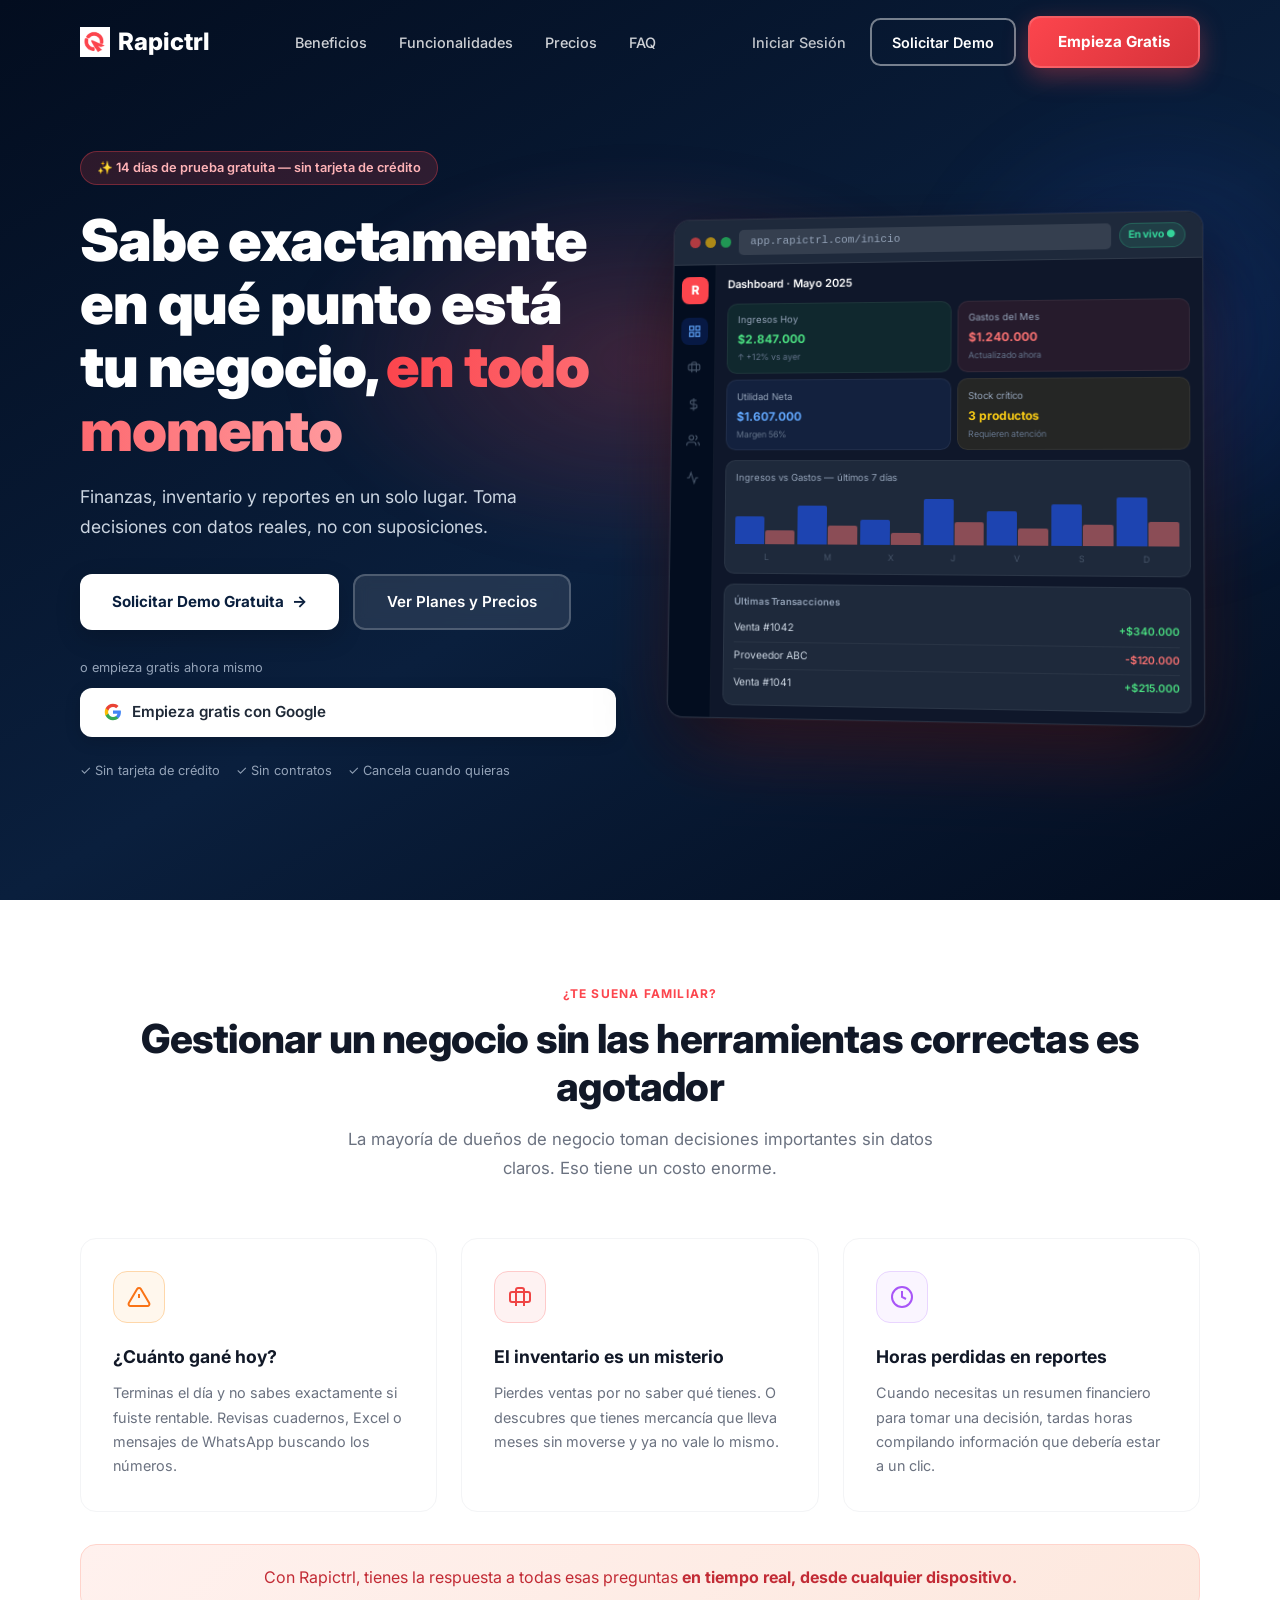
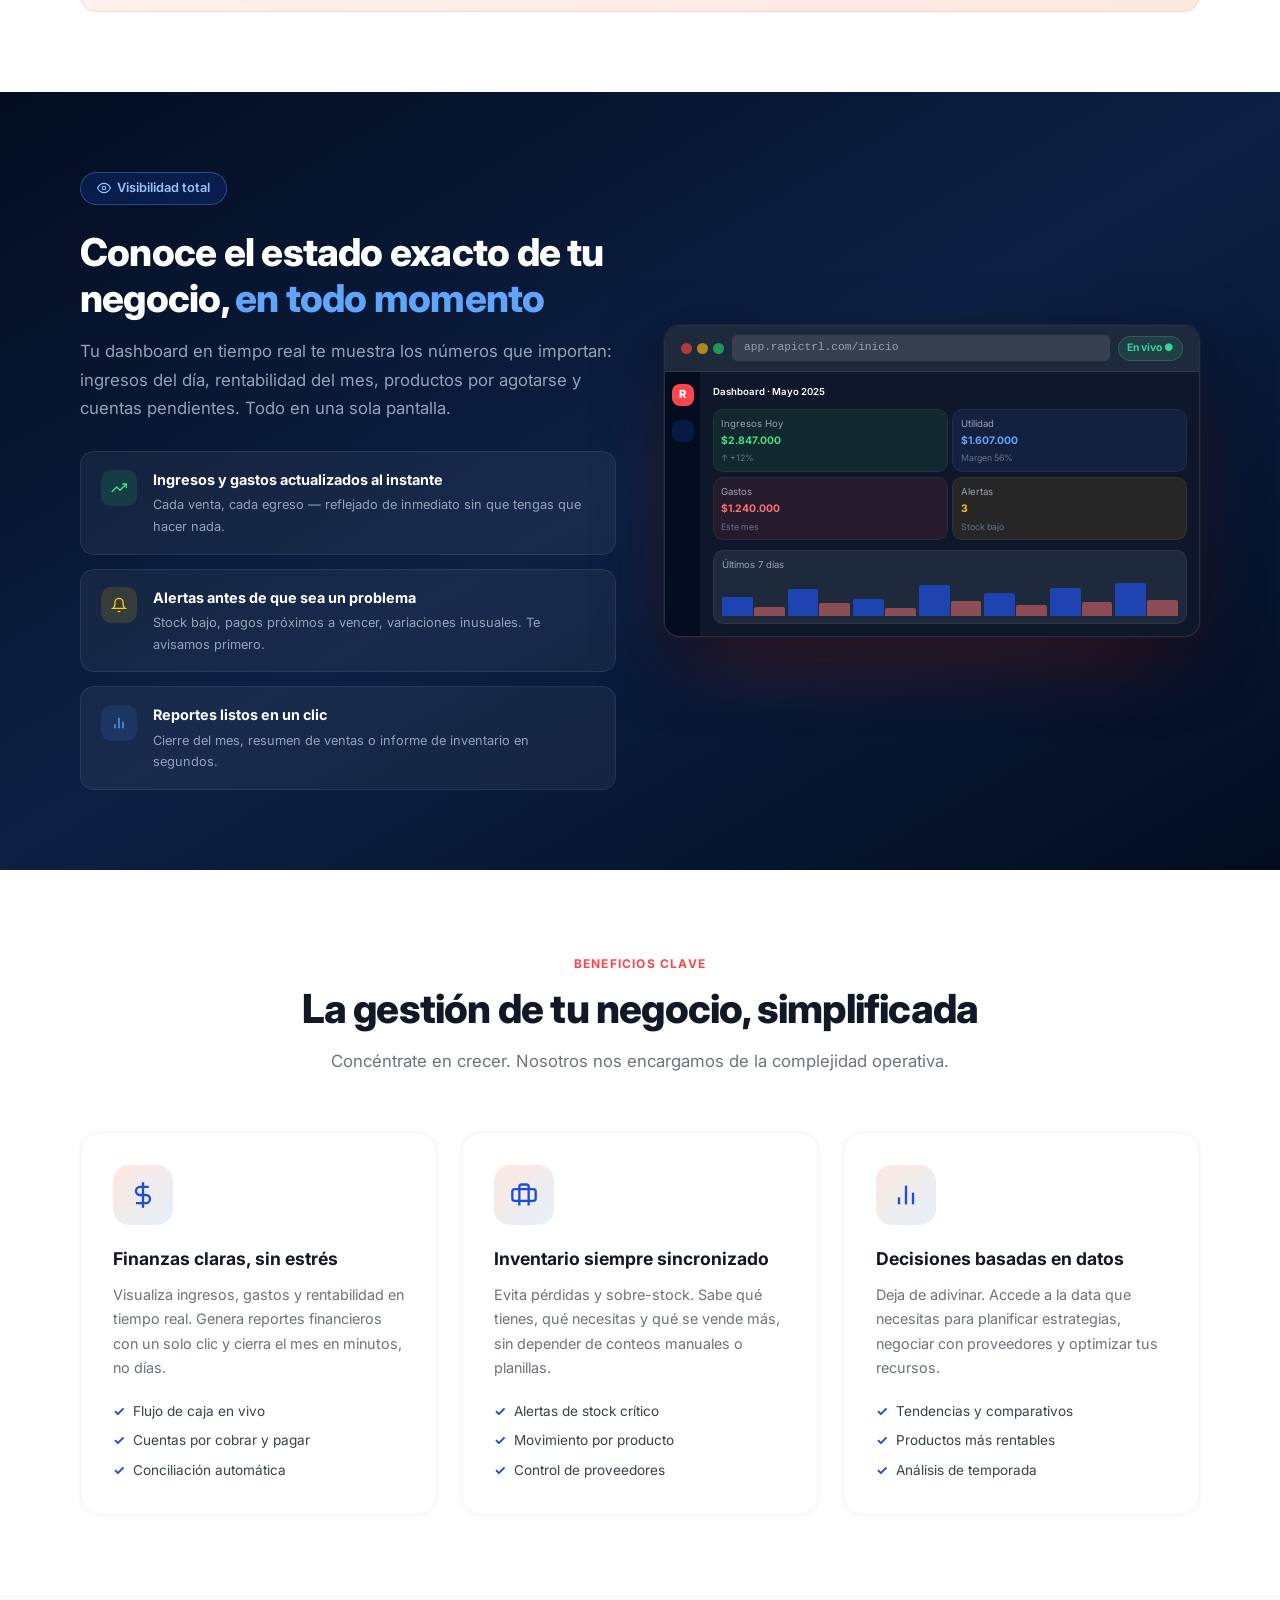
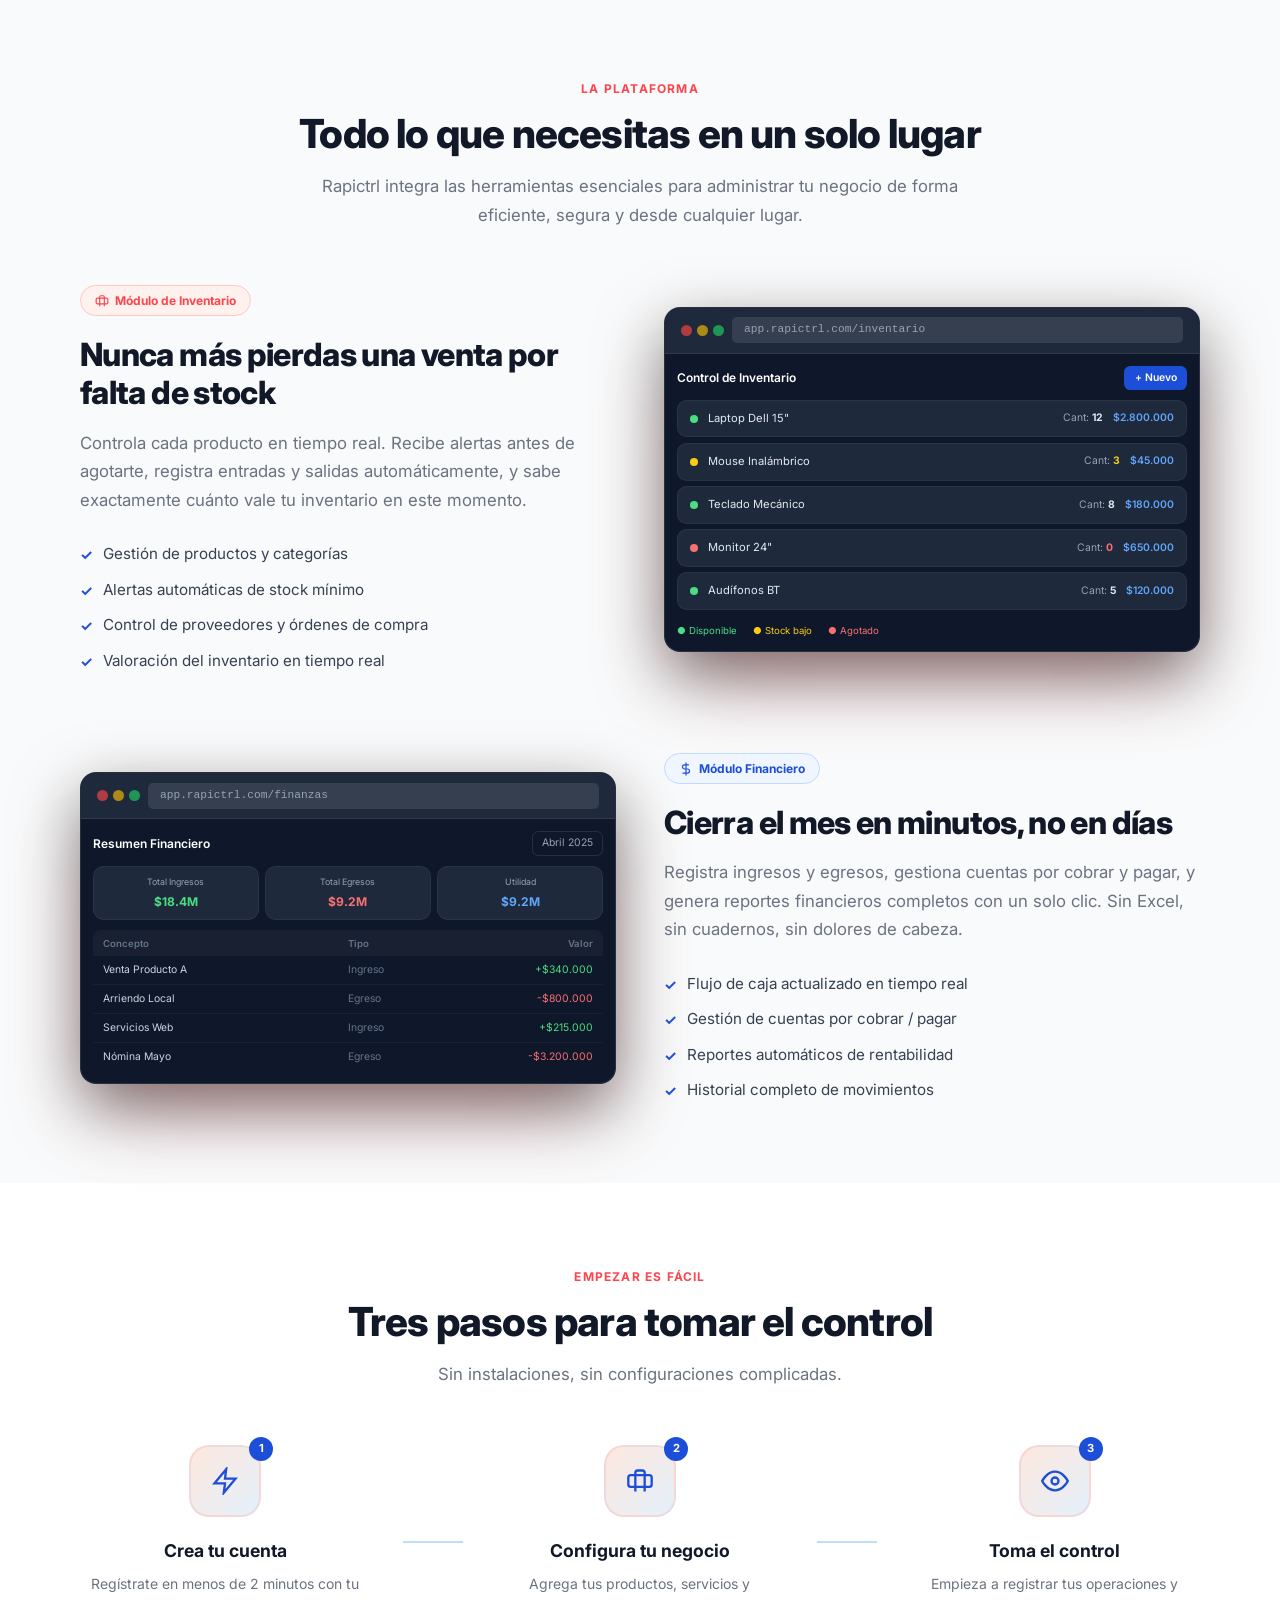
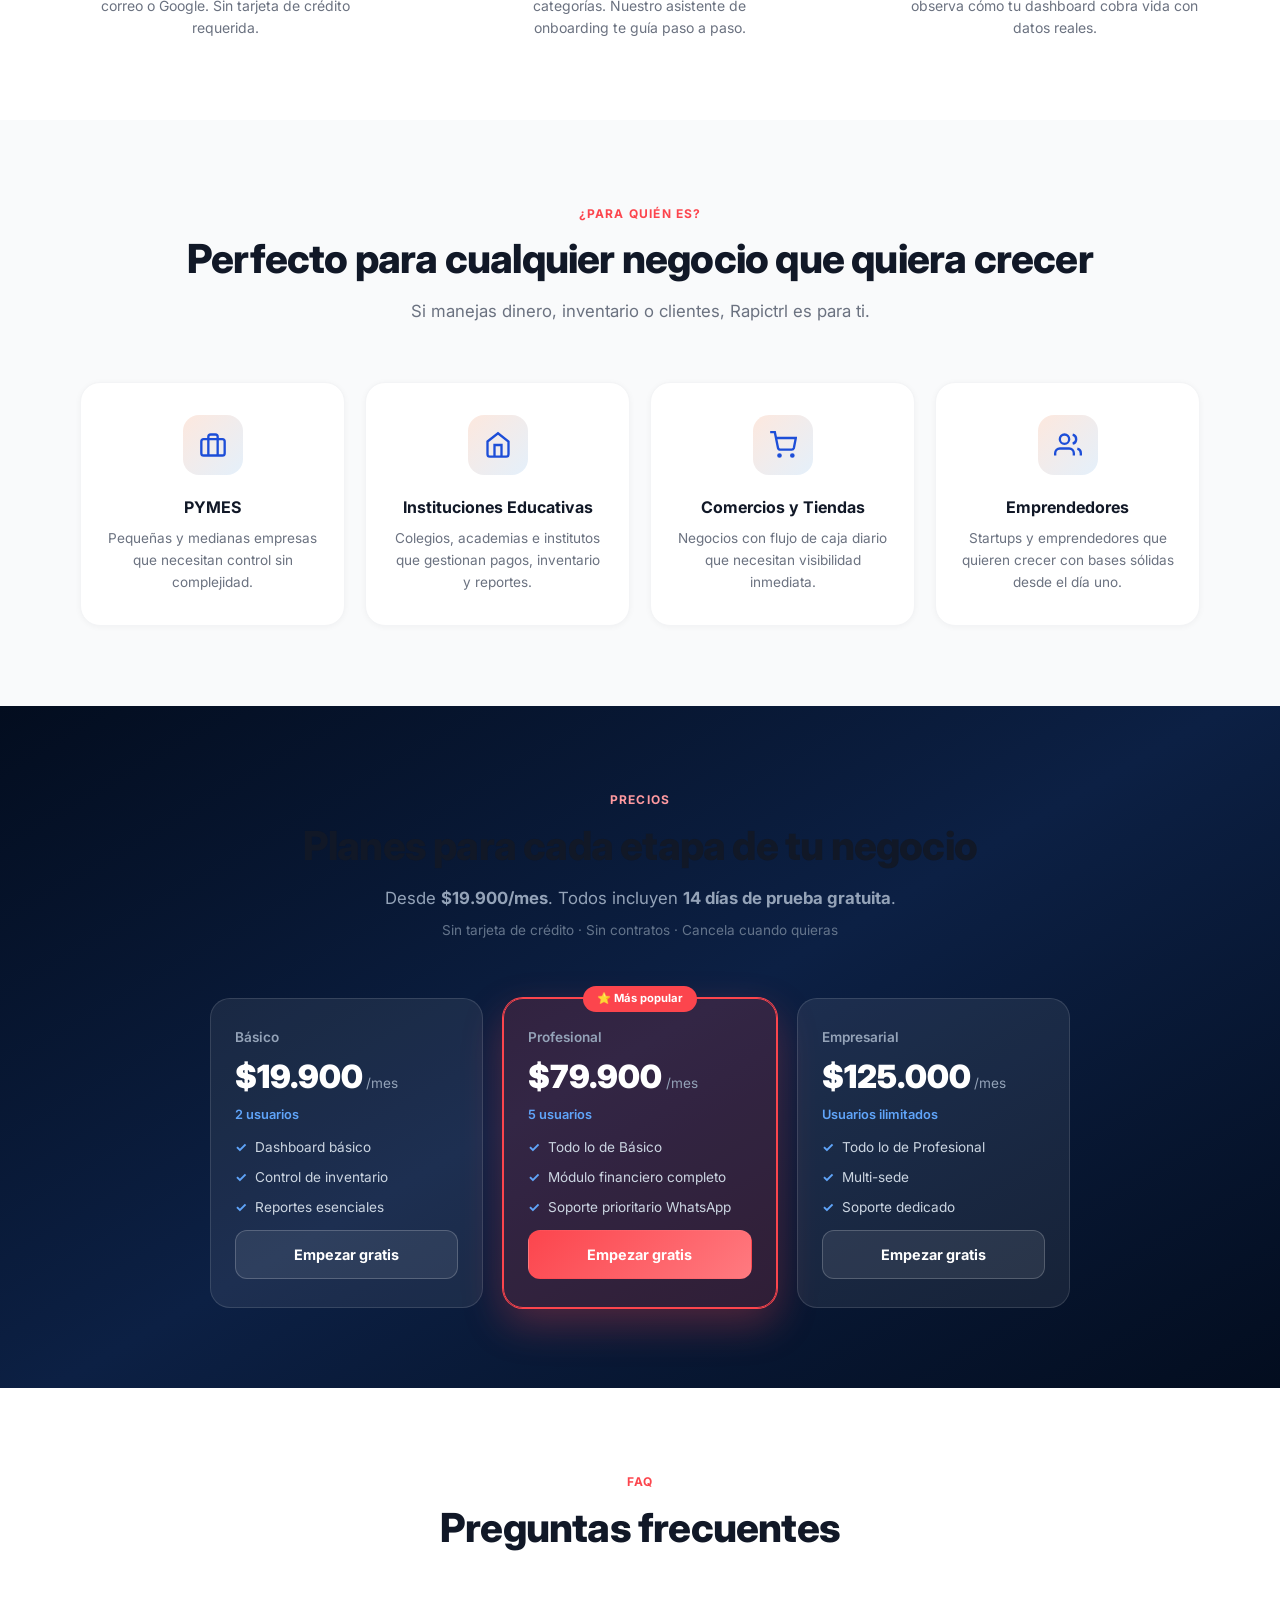
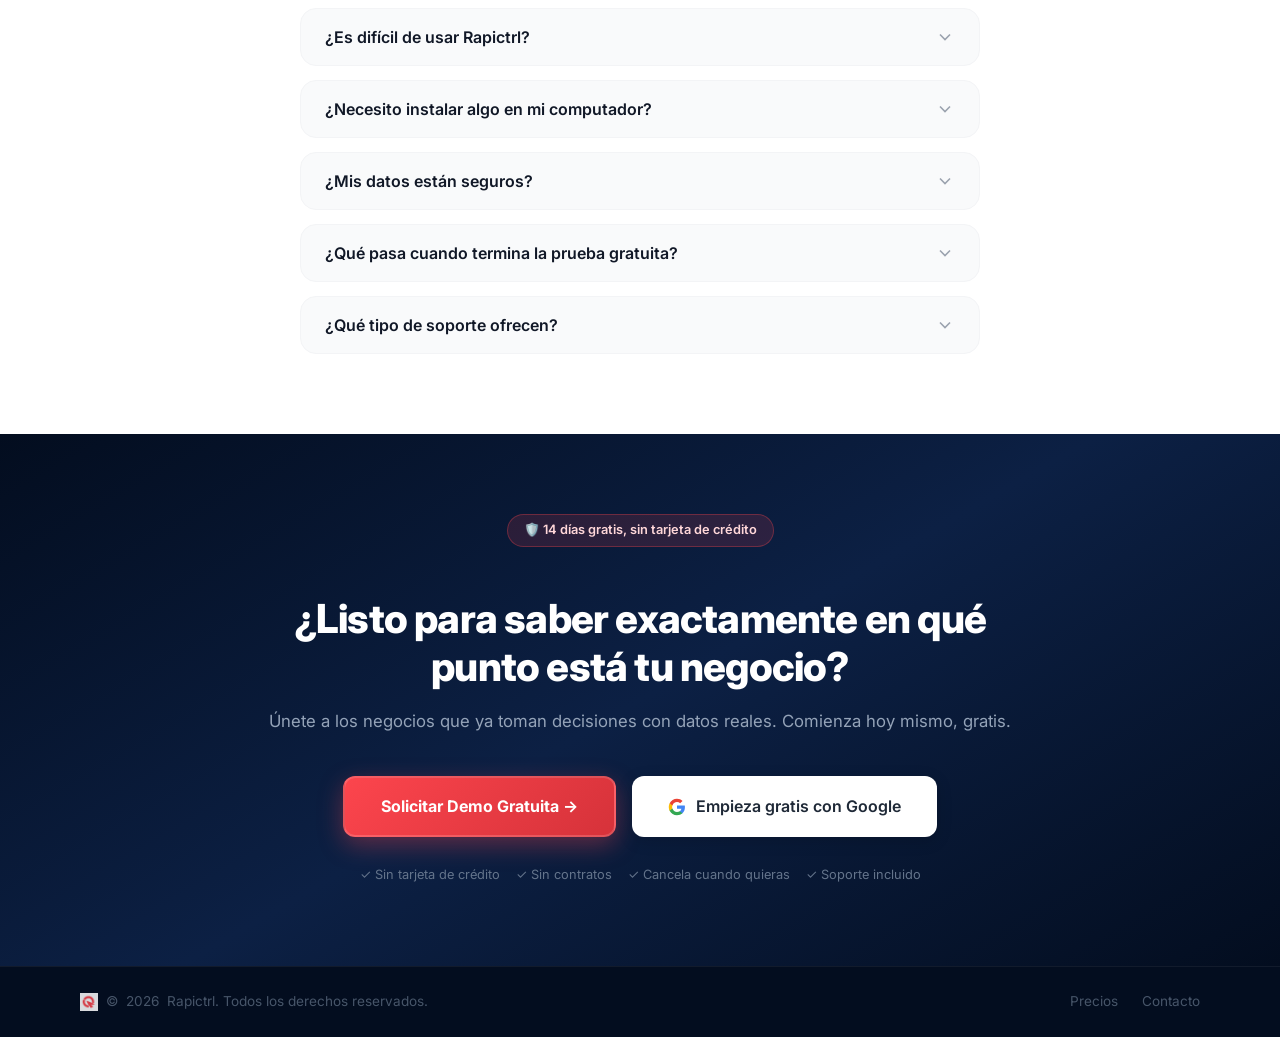
==== index.html @ f8558aaa "first commit" ====
<!DOCTYPE html>
<html lang="es">
<head>
  <meta charset="UTF-8" />
  <meta name="viewport" content="width=device-width, initial-scale=1.0" />
  <title>Rapictrl | Conoce el Estado Exacto de tu Negocio en Tiempo Real</title>
  <meta name="description" content="Rapictrl te da visibilidad total sobre tus finanzas, inventario y rentabilidad. Sabe exactamente en qué punto está tu negocio, en todo momento. Prueba 14 días gratis." />
  <meta name="keywords" content="software administrativo, gestión financiera, control de inventario, software para pymes, Rapictrl" />

  <!-- Open Graph -->
  <meta property="og:title" content="Rapictrl | Conoce el Estado Exacto de tu Negocio" />
  <meta property="og:description" content="Finanzas, inventario y reportes en un solo lugar. Toma decisiones con datos reales, no con suposiciones." />
  <meta property="og:type" content="website" />
  <meta property="og:url" content="https://rapictrl.com" />
  <meta property="og:image" content="https://rapictrl.com/PORTADA.png" />
  <meta name="twitter:card" content="summary_large_image" />
  <meta name="twitter:image" content="https://rapictrl.com/PORTADA.png" />

  <link rel="icon" type="image/png" href="logo.png" />
  <link rel="apple-touch-icon" href="logo.png" />
  <link rel="preconnect" href="https://fonts.googleapis.com" />
  <link rel="preconnect" href="https://fonts.gstatic.com" crossorigin />
  <link href="https://fonts.googleapis.com/css2?family=Inter:wght@400;500;600;700;800;900&display=swap" rel="stylesheet" />
  <link rel="stylesheet" href="style.css" />
</head>
<body>

  <!-- ═══════════════════════════════════════════════════════ HEADER -->
  <header class="site-header" id="site-header">
    <div class="container header-inner">
      <a href="#hero" class="logo"><img src="logo.png" alt="Rapictrl" class="logo-mark" />Rapictrl</a>

      <nav class="main-nav" id="main-nav">
        <a href="#benefits">Beneficios</a>
        <a href="#features">Funcionalidades</a>
        <a href="#pricing">Precios</a>
        <a href="#faq">FAQ</a>
      </nav>

      <div class="header-actions">
        <a href="https://app.rapictrl.com/login" class="btn-ghost">Iniciar Sesión</a>
        <a href="https://wa.me/570000000000?text=Hola,%20quisiera%20una%20demo%20de%20Rapictrl" target="_blank" class="btn-outline">Solicitar Demo</a>
        <a href="https://app.rapictrl.com/register" class="btn-primary">Empieza Gratis</a>
      </div>

      <button class="hamburger" id="hamburger" aria-label="Menú">
        <span></span><span></span><span></span>
      </button>
    </div>

    <!-- Mobile menu -->
    <div class="mobile-menu" id="mobile-menu">
      <nav>
        <a href="#benefits" class="mobile-link">Beneficios</a>
        <a href="#features" class="mobile-link">Funcionalidades</a>
        <a href="#pricing" class="mobile-link">Precios</a>
        <a href="#faq" class="mobile-link">FAQ</a>
        <hr class="mobile-divider" />
        <a href="https://app.rapictrl.com/login" class="mobile-link">Iniciar Sesión</a>
        <a href="https://wa.me/570000000000?text=Hola,%20quisiera%20una%20demo%20de%20Rapictrl" target="_blank" class="btn-outline w-full text-center block">Solicitar Demo</a>
        <a href="https://app.rapictrl.com/register" class="btn-primary w-full text-center block mt-2">Empieza Gratis</a>
      </nav>
    </div>
  </header>

  <main>

    <!-- ═══════════════════════════════════════════════════════ HERO -->
    <section class="hero" id="hero">
      <div class="hero-glow"></div>
      <div class="hero-glow-blue"></div>

      <div class="container hero-inner">
        <div class="hero-copy animate-on-scroll">
          <div class="badge">✨ 14 días de prueba gratuita — sin tarjeta de crédito</div>
          <h1>
            Sabe exactamente en qué punto está tu negocio,
            <span class="text-gradient">en todo momento</span>
          </h1>
          <p class="hero-sub">
            Finanzas, inventario y reportes en un solo lugar. Toma decisiones con datos reales, no con suposiciones.
          </p>
          <div class="hero-actions">
            <a href="https://wa.me/570000000000?text=Hola,%20quisiera%20una%20demo%20de%20Rapictrl" target="_blank" class="btn-white">
              Solicitar Demo Gratuita <span class="arrow">→</span>
            </a>
            <a href="#pricing" class="btn-glass">Ver Planes y Precios</a>
          </div>
          <div class="hero-register">
            <span class="hero-register-label">o empieza gratis ahora mismo</span>
            <a href="https://app.rapictrl.com/register" class="btn-google">
              <svg width="18" height="18" viewBox="0 0 24 24" fill="none"><path d="M22.56 12.25c0-.78-.07-1.53-.2-2.25H12v4.26h5.92c-.26 1.37-1.04 2.53-2.21 3.31v2.77h3.57c2.08-1.92 3.28-4.74 3.28-8.09z" fill="#4285F4"/><path d="M12 23c2.97 0 5.46-.98 7.28-2.66l-3.57-2.77c-.98.66-2.23 1.06-3.71 1.06-2.86 0-5.29-1.93-6.16-4.53H2.18v2.84C3.99 20.53 7.7 23 12 23z" fill="#34A853"/><path d="M5.84 14.09c-.22-.66-.35-1.36-.35-2.09s.13-1.43.35-2.09V7.07H2.18C1.43 8.55 1 10.22 1 12s.43 3.45 1.18 4.93l3.66-2.84z" fill="#FBBC05"/><path d="M12 5.38c1.62 0 3.06.56 4.21 1.64l3.15-3.15C17.45 2.09 14.97 1 12 1 7.7 1 3.99 3.47 2.18 7.07l3.66 2.84c.87-2.6 3.3-4.53 6.16-4.53z" fill="#EA4335"/></svg>
              Empieza gratis con Google
            </a>
          </div>
          <div class="trust-badges">
            <span>✓ Sin tarjeta de crédito</span>
            <span>✓ Sin contratos</span>
            <span>✓ Cancela cuando quieras</span>
          </div>
        </div>

        <!-- Mockup -->
        <div class="hero-mockup-wrapper animate-on-scroll delay-2">
        <div class="hero-mockup-inner">
          <div class="mockup-browser">
            <div class="mockup-chrome">
              <div class="chrome-dots">
                <div class="dot dot-red"></div>
                <div class="dot dot-yellow"></div>
                <div class="dot dot-green"></div>
              </div>
              <div class="chrome-url">app.rapictrl.com/inicio</div>
              <div class="live-badge">En vivo ●</div>
            </div>
            <div class="mockup-body">
              <div class="mockup-sidebar">
                <div class="sidebar-brand">R</div>
                <div class="sidebar-icon active">
                  <svg width="14" height="14" viewBox="0 0 24 24" fill="none" stroke="currentColor" stroke-width="2"><rect x="3" y="3" width="7" height="7"/><rect x="14" y="3" width="7" height="7"/><rect x="3" y="14" width="7" height="7"/><rect x="14" y="14" width="7" height="7"/></svg>
                </div>
                <div class="sidebar-icon">
                  <svg width="14" height="14" viewBox="0 0 24 24" fill="none" stroke="currentColor" stroke-width="2"><path d="M20 7H4a2 2 0 00-2 2v6a2 2 0 002 2h16a2 2 0 002-2V9a2 2 0 00-2-2z"/><path d="M16 21V5a2 2 0 00-2-2h-4a2 2 0 00-2 2v16"/></svg>
                </div>
                <div class="sidebar-icon">
                  <svg width="14" height="14" viewBox="0 0 24 24" fill="none" stroke="currentColor" stroke-width="2"><line x1="12" y1="1" x2="12" y2="23"/><path d="M17 5H9.5a3.5 3.5 0 000 7h5a3.5 3.5 0 010 7H6"/></svg>
                </div>
                <div class="sidebar-icon">
                  <svg width="14" height="14" viewBox="0 0 24 24" fill="none" stroke="currentColor" stroke-width="2"><path d="M17 21v-2a4 4 0 00-4-4H5a4 4 0 00-4 4v2"/><circle cx="9" cy="7" r="4"/><path d="M23 21v-2a4 4 0 00-3-3.87M16 3.13a4 4 0 010 7.75"/></svg>
                </div>
                <div class="sidebar-icon">
                  <svg width="14" height="14" viewBox="0 0 24 24" fill="none" stroke="currentColor" stroke-width="2"><polyline points="22 12 18 12 15 21 9 3 6 12 2 12"/></svg>
                </div>
              </div>
              <div class="mockup-main">
                <div class="dash-topbar">
                  <span class="dash-title">Dashboard · Mayo 2025</span>
                </div>
                <div class="stat-grid">
                  <div class="stat-card stat-green">
                    <div class="stat-label">Ingresos Hoy</div>
                    <div class="stat-value">$2.847.000</div>
                    <div class="stat-sub">↑ +12% vs ayer</div>
                  </div>
                  <div class="stat-card stat-red">
                    <div class="stat-label">Gastos del Mes</div>
                    <div class="stat-value">$1.240.000</div>
                    <div class="stat-sub">Actualizado ahora</div>
                  </div>
                  <div class="stat-card stat-blue">
                    <div class="stat-label">Utilidad Neta</div>
                    <div class="stat-value">$1.607.000</div>
                    <div class="stat-sub">Margen 56%</div>
                  </div>
                  <div class="stat-card stat-yellow">
                    <div class="stat-label">Stock crítico</div>
                    <div class="stat-value">3 productos</div>
                    <div class="stat-sub">Requieren atención</div>
                  </div>
                </div>
                <div class="chart-box">
                  <div class="chart-title">Ingresos vs Gastos — últimos 7 días</div>
                  <div class="chart-bars">
                    <div class="bar-group"><div class="bar bar-in" style="height:55%"></div><div class="bar bar-ex" style="height:27%"></div></div>
                    <div class="bar-group"><div class="bar bar-in" style="height:75%"></div><div class="bar bar-ex" style="height:37%"></div></div>
                    <div class="bar-group"><div class="bar bar-in" style="height:48%"></div><div class="bar bar-ex" style="height:24%"></div></div>
                    <div class="bar-group"><div class="bar bar-in" style="height:88%"></div><div class="bar bar-ex" style="height:44%"></div></div>
                    <div class="bar-group"><div class="bar bar-in" style="height:65%"></div><div class="bar bar-ex" style="height:32%"></div></div>
                    <div class="bar-group"><div class="bar bar-in" style="height:80%"></div><div class="bar bar-ex" style="height:40%"></div></div>
                    <div class="bar-group"><div class="bar bar-in" style="height:92%"></div><div class="bar bar-ex" style="height:46%"></div></div>
                  </div>
                  <div class="chart-days">
                    <span>L</span><span>M</span><span>X</span><span>J</span><span>V</span><span>S</span><span>D</span>
                  </div>
                </div>
                <div class="txn-list">
                  <div class="txn-title">Últimas Transacciones</div>
                  <div class="txn-row"><span class="txn-desc">Venta #1042</span><span class="txn-amount income">+$340.000</span></div>
                  <div class="txn-row"><span class="txn-desc">Proveedor ABC</span><span class="txn-amount expense">-$120.000</span></div>
                  <div class="txn-row"><span class="txn-desc">Venta #1041</span><span class="txn-amount income">+$215.000</span></div>
                </div>
              </div>
            </div>
          </div>
        </div>
      </div>
      </div>
    </section>

    <!-- ═══════════════════════════════════════════════════════ PAIN POINTS -->
    <section class="section bg-white" id="pain">
      <div class="container">
        <div class="section-header animate-on-scroll">
          <div class="section-eyebrow">¿Te suena familiar?</div>
          <h2>Gestionar un negocio sin las herramientas correctas es agotador</h2>
          <p class="section-sub">La mayoría de dueños de negocio toman decisiones importantes sin datos claros. Eso tiene un costo enorme.</p>
        </div>

        <div class="pain-grid">
          <div class="pain-card animate-on-scroll delay-1">
            <div class="pain-icon pain-orange">
              <svg width="24" height="24" viewBox="0 0 24 24" fill="none" stroke="currentColor" stroke-width="2"><path d="M10.29 3.86L1.82 18a2 2 0 001.71 3h16.94a2 2 0 001.71-3L13.71 3.86a2 2 0 00-3.42 0z"/><line x1="12" y1="9" x2="12" y2="13"/><line x1="12" y1="17" x2="12.01" y2="17"/></svg>
            </div>
            <h3>¿Cuánto gané hoy?</h3>
            <p>Terminas el día y no sabes exactamente si fuiste rentable. Revisas cuadernos, Excel o mensajes de WhatsApp buscando los números.</p>
          </div>
          <div class="pain-card animate-on-scroll delay-2">
            <div class="pain-icon pain-red">
              <svg width="24" height="24" viewBox="0 0 24 24" fill="none" stroke="currentColor" stroke-width="2"><path d="M20 7H4a2 2 0 00-2 2v6a2 2 0 002 2h16a2 2 0 002-2V9a2 2 0 00-2-2z"/><path d="M16 21V5a2 2 0 00-2-2h-4a2 2 0 00-2 2v16"/></svg>
            </div>
            <h3>El inventario es un misterio</h3>
            <p>Pierdes ventas por no saber qué tienes. O descubres que tienes mercancía que lleva meses sin moverse y ya no vale lo mismo.</p>
          </div>
          <div class="pain-card animate-on-scroll delay-3">
            <div class="pain-icon pain-purple">
              <svg width="24" height="24" viewBox="0 0 24 24" fill="none" stroke="currentColor" stroke-width="2"><circle cx="12" cy="12" r="10"/><polyline points="12 6 12 12 16 14"/></svg>
            </div>
            <h3>Horas perdidas en reportes</h3>
            <p>Cuando necesitas un resumen financiero para tomar una decisión, tardas horas compilando información que debería estar a un clic.</p>
          </div>
        </div>

        <div class="pain-solution animate-on-scroll">
          <p>Con Rapictrl, tienes la respuesta a todas esas preguntas <strong>en tiempo real, desde cualquier dispositivo.</strong></p>
        </div>
      </div>
    </section>

    <!-- ═══════════════════════════════════════════════════════ KEY BENEFIT -->
    <section class="section bg-dark" id="realtime">
      <div class="container">
        <div class="feature-row">
          <div class="feature-copy animate-on-scroll">
            <div class="badge badge-blue">
              <svg width="14" height="14" viewBox="0 0 24 24" fill="none" stroke="currentColor" stroke-width="2"><path d="M1 12s4-8 11-8 11 8 11 8-4 8-11 8-11-8-11-8z"/><circle cx="12" cy="12" r="3"/></svg>
              Visibilidad total
            </div>
            <h2>Conoce el estado exacto de tu negocio, <span class="text-blue-400">en todo momento</span></h2>
            <p>Tu dashboard en tiempo real te muestra los números que importan: ingresos del día, rentabilidad del mes, productos por agotarse y cuentas pendientes. Todo en una sola pantalla.</p>
            <div class="feature-points">
              <div class="feature-point">
                <div class="feature-point-icon green">
                  <svg width="16" height="16" viewBox="0 0 24 24" fill="none" stroke="currentColor" stroke-width="2"><polyline points="23 6 13.5 15.5 8.5 10.5 1 18"/><polyline points="17 6 23 6 23 12"/></svg>
                </div>
                <div>
                  <strong>Ingresos y gastos actualizados al instante</strong>
                  <p>Cada venta, cada egreso — reflejado de inmediato sin que tengas que hacer nada.</p>
                </div>
              </div>
              <div class="feature-point">
                <div class="feature-point-icon yellow">
                  <svg width="16" height="16" viewBox="0 0 24 24" fill="none" stroke="currentColor" stroke-width="2"><path d="M18 8A6 6 0 006 8c0 7-3 9-3 9h18s-3-2-3-9"/><path d="M13.73 21a2 2 0 01-3.46 0"/></svg>
                </div>
                <div>
                  <strong>Alertas antes de que sea un problema</strong>
                  <p>Stock bajo, pagos próximos a vencer, variaciones inusuales. Te avisamos primero.</p>
                </div>
              </div>
              <div class="feature-point">
                <div class="feature-point-icon blue">
                  <svg width="16" height="16" viewBox="0 0 24 24" fill="none" stroke="currentColor" stroke-width="2"><line x1="18" y1="20" x2="18" y2="10"/><line x1="12" y1="20" x2="12" y2="4"/><line x1="6" y1="20" x2="6" y2="14"/></svg>
                </div>
                <div>
                  <strong>Reportes listos en un clic</strong>
                  <p>Cierre del mes, resumen de ventas o informe de inventario en segundos.</p>
                </div>
              </div>
            </div>
          </div>
          <div class="feature-visual animate-on-scroll delay-2">
            <!-- Dashboard mockup (compact) -->
            <div class="mockup-browser mockup-sm">
              <div class="mockup-chrome">
                <div class="chrome-dots">
                  <div class="dot dot-red"></div><div class="dot dot-yellow"></div><div class="dot dot-green"></div>
                </div>
                <div class="chrome-url">app.rapictrl.com/inicio</div>
                <div class="live-badge">En vivo <span class="live-dot">●</span></div>
              </div>
              <div class="mockup-body">
                <div class="mockup-sidebar sidebar-sm">
                  <div class="sidebar-brand sm">R</div>
                  <div class="sidebar-icon active sm"></div>
                  <div class="sidebar-icon sm"></div>
                  <div class="sidebar-icon sm"></div>
                </div>
                <div class="mockup-main">
                  <div class="dash-topbar"><span class="dash-title sm">Dashboard · Mayo 2025</span></div>
                  <div class="stat-grid sm-grid">
                    <div class="stat-card stat-green sm-card">
                      <div class="stat-label">Ingresos Hoy</div>
                      <div class="stat-value sm-val">$2.847.000</div>
                      <div class="stat-sub">↑ +12%</div>
                    </div>
                    <div class="stat-card stat-blue sm-card">
                      <div class="stat-label">Utilidad</div>
                      <div class="stat-value sm-val">$1.607.000</div>
                      <div class="stat-sub">Margen 56%</div>
                    </div>
                    <div class="stat-card stat-red sm-card">
                      <div class="stat-label">Gastos</div>
                      <div class="stat-value sm-val">$1.240.000</div>
                      <div class="stat-sub">Este mes</div>
                    </div>
                    <div class="stat-card stat-yellow sm-card">
                      <div class="stat-label">Alertas</div>
                      <div class="stat-value sm-val">3</div>
                      <div class="stat-sub">Stock bajo</div>
                    </div>
                  </div>
                  <div class="chart-box sm-chart">
                    <div class="chart-title">Últimos 7 días</div>
                    <div class="chart-bars">
                      <div class="bar-group"><div class="bar bar-in" style="height:55%"></div><div class="bar bar-ex" style="height:27%"></div></div>
                      <div class="bar-group"><div class="bar bar-in" style="height:75%"></div><div class="bar bar-ex" style="height:37%"></div></div>
                      <div class="bar-group"><div class="bar bar-in" style="height:48%"></div><div class="bar bar-ex" style="height:24%"></div></div>
                      <div class="bar-group"><div class="bar bar-in" style="height:88%"></div><div class="bar bar-ex" style="height:44%"></div></div>
                      <div class="bar-group"><div class="bar bar-in" style="height:65%"></div><div class="bar bar-ex" style="height:32%"></div></div>
                      <div class="bar-group"><div class="bar bar-in" style="height:80%"></div><div class="bar bar-ex" style="height:40%"></div></div>
                      <div class="bar-group"><div class="bar bar-in" style="height:92%"></div><div class="bar bar-ex" style="height:46%"></div></div>
                    </div>
                  </div>
                </div>
              </div>
            </div>
          </div>
        </div>
      </div>
    </section>

    <!-- ═══════════════════════════════════════════════════════ BENEFITS -->
    <section class="section bg-white" id="benefits">
      <div class="container">
        <div class="section-header animate-on-scroll">
          <div class="section-eyebrow">Beneficios clave</div>
          <h2>La gestión de tu negocio, simplificada</h2>
          <p class="section-sub">Concéntrate en crecer. Nosotros nos encargamos de la complejidad operativa.</p>
        </div>

        <div class="benefits-grid">
          <div class="benefit-card animate-on-scroll delay-1">
            <div class="benefit-icon">
              <svg width="28" height="28" viewBox="0 0 24 24" fill="none" stroke="#1d4ed8" stroke-width="2"><line x1="12" y1="1" x2="12" y2="23"/><path d="M17 5H9.5a3.5 3.5 0 000 7h5a3.5 3.5 0 010 7H6"/></svg>
            </div>
            <h3>Finanzas claras, sin estrés</h3>
            <p>Visualiza ingresos, gastos y rentabilidad en tiempo real. Genera reportes financieros con un solo clic y cierra el mes en minutos, no días.</p>
            <ul class="benefit-list">
              <li>Flujo de caja en vivo</li>
              <li>Cuentas por cobrar y pagar</li>
              <li>Conciliación automática</li>
            </ul>
          </div>
          <div class="benefit-card animate-on-scroll delay-2">
            <div class="benefit-icon">
              <svg width="28" height="28" viewBox="0 0 24 24" fill="none" stroke="#1d4ed8" stroke-width="2"><path d="M20 7H4a2 2 0 00-2 2v6a2 2 0 002 2h16a2 2 0 002-2V9a2 2 0 00-2-2z"/><path d="M16 21V5a2 2 0 00-2-2h-4a2 2 0 00-2 2v16"/></svg>
            </div>
            <h3>Inventario siempre sincronizado</h3>
            <p>Evita pérdidas y sobre-stock. Sabe qué tienes, qué necesitas y qué se vende más, sin depender de conteos manuales o planillas.</p>
            <ul class="benefit-list">
              <li>Alertas de stock crítico</li>
              <li>Movimiento por producto</li>
              <li>Control de proveedores</li>
            </ul>
          </div>
          <div class="benefit-card animate-on-scroll delay-3">
            <div class="benefit-icon">
              <svg width="28" height="28" viewBox="0 0 24 24" fill="none" stroke="#1d4ed8" stroke-width="2"><line x1="18" y1="20" x2="18" y2="10"/><line x1="12" y1="20" x2="12" y2="4"/><line x1="6" y1="20" x2="6" y2="14"/></svg>
            </div>
            <h3>Decisiones basadas en datos</h3>
            <p>Deja de adivinar. Accede a la data que necesitas para planificar estrategias, negociar con proveedores y optimizar tus recursos.</p>
            <ul class="benefit-list">
              <li>Tendencias y comparativos</li>
              <li>Productos más rentables</li>
              <li>Análisis de temporada</li>
            </ul>
          </div>
        </div>
      </div>
    </section>

    <!-- ═══════════════════════════════════════════════════════ FEATURES -->
    <section class="section bg-gray" id="features">
      <div class="container">
        <div class="section-header animate-on-scroll">
          <div class="section-eyebrow">La plataforma</div>
          <h2>Todo lo que necesitas en un solo lugar</h2>
          <p class="section-sub">Rapictrl integra las herramientas esenciales para administrar tu negocio de forma eficiente, segura y desde cualquier lugar.</p>
        </div>

        <!-- Feature 1 — Inventory -->
        <div class="feature-row mb-feature animate-on-scroll">
          <div class="feature-copy">
            <div class="feature-tag feature-tag-red">
              <svg width="14" height="14" viewBox="0 0 24 24" fill="none" stroke="currentColor" stroke-width="2"><path d="M20 7H4a2 2 0 00-2 2v6a2 2 0 002 2h16a2 2 0 002-2V9a2 2 0 00-2-2z"/><path d="M16 21V5a2 2 0 00-2-2h-4a2 2 0 00-2 2v16"/></svg>
              Módulo de Inventario
            </div>
            <h3>Nunca más pierdas una venta por falta de stock</h3>
            <p>Controla cada producto en tiempo real. Recibe alertas antes de agotarte, registra entradas y salidas automáticamente, y sabe exactamente cuánto vale tu inventario en este momento.</p>
            <ul class="check-list">
              <li>Gestión de productos y categorías</li>
              <li>Alertas automáticas de stock mínimo</li>
              <li>Control de proveedores y órdenes de compra</li>
              <li>Valoración del inventario en tiempo real</li>
            </ul>
          </div>
          <div class="feature-visual">
            <!-- Inventory Mockup -->
            <div class="mockup-browser">
              <div class="mockup-chrome">
                <div class="chrome-dots">
                  <div class="dot dot-red"></div><div class="dot dot-yellow"></div><div class="dot dot-green"></div>
                </div>
                <div class="chrome-url">app.rapictrl.com/inventario</div>
              </div>
              <div class="inv-body">
                <div class="inv-header">
                  <span class="inv-title">Control de Inventario</span>
                  <div class="inv-btn">+ Nuevo</div>
                </div>
                <div class="inv-list">
                  <div class="inv-row">
                    <div class="status-dot dot-ok"></div>
                    <span class="inv-name">Laptop Dell 15"</span>
                    <span class="inv-qty">Cant: <strong>12</strong></span>
                    <span class="inv-price">$2.800.000</span>
                  </div>
                  <div class="inv-row">
                    <div class="status-dot dot-low"></div>
                    <span class="inv-name">Mouse Inalámbrico</span>
                    <span class="inv-qty">Cant: <strong class="warn">3</strong></span>
                    <span class="inv-price">$45.000</span>
                  </div>
                  <div class="inv-row">
                    <div class="status-dot dot-ok"></div>
                    <span class="inv-name">Teclado Mecánico</span>
                    <span class="inv-qty">Cant: <strong>8</strong></span>
                    <span class="inv-price">$180.000</span>
                  </div>
                  <div class="inv-row">
                    <div class="status-dot dot-out"></div>
                    <span class="inv-name">Monitor 24"</span>
                    <span class="inv-qty">Cant: <strong class="danger">0</strong></span>
                    <span class="inv-price">$650.000</span>
                  </div>
                  <div class="inv-row">
                    <div class="status-dot dot-ok"></div>
                    <span class="inv-name">Audífonos BT</span>
                    <span class="inv-qty">Cant: <strong>5</strong></span>
                    <span class="inv-price">$120.000</span>
                  </div>
                </div>
                <div class="inv-legend">
                  <span class="legend-item ok">● Disponible</span>
                  <span class="legend-item low">● Stock bajo</span>
                  <span class="legend-item out">● Agotado</span>
                </div>
              </div>
            </div>
          </div>
        </div>

        <!-- Feature 2 — Financial -->
        <div class="feature-row feature-row-reverse animate-on-scroll">
          <div class="feature-visual">
            <!-- Financial Mockup -->
            <div class="mockup-browser">
              <div class="mockup-chrome">
                <div class="chrome-dots">
                  <div class="dot dot-red"></div><div class="dot dot-yellow"></div><div class="dot dot-green"></div>
                </div>
                <div class="chrome-url">app.rapictrl.com/finanzas</div>
              </div>
              <div class="fin-body">
                <div class="inv-header">
                  <span class="inv-title">Resumen Financiero</span>
                  <div class="fin-period">Abril 2025</div>
                </div>
                <div class="fin-stats">
                  <div class="fin-stat">
                    <div class="fin-label">Total Ingresos</div>
                    <div class="fin-value green">$18.4M</div>
                  </div>
                  <div class="fin-stat">
                    <div class="fin-label">Total Egresos</div>
                    <div class="fin-value red">$9.2M</div>
                  </div>
                  <div class="fin-stat">
                    <div class="fin-label">Utilidad</div>
                    <div class="fin-value blue">$9.2M</div>
                  </div>
                </div>
                <div class="txn-table">
                  <div class="txn-header">
                    <span>Concepto</span><span>Tipo</span><span>Valor</span>
                  </div>
                  <div class="txn-row-fin"><span>Venta Producto A</span><span>Ingreso</span><span class="income">+$340.000</span></div>
                  <div class="txn-row-fin"><span>Arriendo Local</span><span>Egreso</span><span class="expense">-$800.000</span></div>
                  <div class="txn-row-fin"><span>Servicios Web</span><span>Ingreso</span><span class="income">+$215.000</span></div>
                  <div class="txn-row-fin"><span>Nómina Mayo</span><span>Egreso</span><span class="expense">-$3.200.000</span></div>
                </div>
              </div>
            </div>
          </div>
          <div class="feature-copy">
            <div class="feature-tag">
              <svg width="14" height="14" viewBox="0 0 24 24" fill="none" stroke="currentColor" stroke-width="2"><line x1="12" y1="1" x2="12" y2="23"/><path d="M17 5H9.5a3.5 3.5 0 000 7h5a3.5 3.5 0 010 7H6"/></svg>
              Módulo Financiero
            </div>
            <h3>Cierra el mes en minutos, no en días</h3>
            <p>Registra ingresos y egresos, gestiona cuentas por cobrar y pagar, y genera reportes financieros completos con un solo clic. Sin Excel, sin cuadernos, sin dolores de cabeza.</p>
            <ul class="check-list">
              <li>Flujo de caja actualizado en tiempo real</li>
              <li>Gestión de cuentas por cobrar / pagar</li>
              <li>Reportes automáticos de rentabilidad</li>
              <li>Historial completo de movimientos</li>
            </ul>
          </div>
        </div>
      </div>
    </section>

    <!-- ═══════════════════════════════════════════════════════ HOW IT WORKS -->
    <section class="section bg-white" id="how">
      <div class="container">
        <div class="section-header animate-on-scroll">
          <div class="section-eyebrow">Empezar es fácil</div>
          <h2>Tres pasos para tomar el control</h2>
          <p class="section-sub">Sin instalaciones, sin configuraciones complicadas.</p>
        </div>
        <div class="steps-grid">
          <div class="step-card animate-on-scroll delay-1">
            <div class="step-num">1</div>
            <div class="step-icon">
              <svg width="28" height="28" viewBox="0 0 24 24" fill="none" stroke="#1d4ed8" stroke-width="2"><polygon points="13 2 3 14 12 14 11 22 21 10 12 10 13 2"/></svg>
            </div>
            <h3>Crea tu cuenta</h3>
            <p>Regístrate en menos de 2 minutos con tu correo o Google. Sin tarjeta de crédito requerida.</p>
          </div>
          <div class="step-connector"></div>
          <div class="step-card animate-on-scroll delay-2">
            <div class="step-num">2</div>
            <div class="step-icon">
              <svg width="28" height="28" viewBox="0 0 24 24" fill="none" stroke="#1d4ed8" stroke-width="2"><path d="M20 7H4a2 2 0 00-2 2v6a2 2 0 002 2h16a2 2 0 002-2V9a2 2 0 00-2-2z"/><path d="M16 21V5a2 2 0 00-2-2h-4a2 2 0 00-2 2v16"/></svg>
            </div>
            <h3>Configura tu negocio</h3>
            <p>Agrega tus productos, servicios y categorías. Nuestro asistente de onboarding te guía paso a paso.</p>
          </div>
          <div class="step-connector"></div>
          <div class="step-card animate-on-scroll delay-3">
            <div class="step-num">3</div>
            <div class="step-icon">
              <svg width="28" height="28" viewBox="0 0 24 24" fill="none" stroke="#1d4ed8" stroke-width="2"><path d="M1 12s4-8 11-8 11 8 11 8-4 8-11 8-11-8-11-8z"/><circle cx="12" cy="12" r="3"/></svg>
            </div>
            <h3>Toma el control</h3>
            <p>Empieza a registrar tus operaciones y observa cómo tu dashboard cobra vida con datos reales.</p>
          </div>
        </div>
      </div>
    </section>

    <!-- ═══════════════════════════════════════════════════════ FOR WHO -->
    <section class="section bg-gray" id="for-who">
      <div class="container">
        <div class="section-header animate-on-scroll">
          <div class="section-eyebrow">¿Para quién es?</div>
          <h2>Perfecto para cualquier negocio que quiera crecer</h2>
          <p class="section-sub">Si manejas dinero, inventario o clientes, Rapictrl es para ti.</p>
        </div>
        <div class="who-grid">
          <div class="who-card animate-on-scroll delay-1">
            <div class="who-icon">
              <svg width="28" height="28" viewBox="0 0 24 24" fill="none" stroke="#1d4ed8" stroke-width="2"><rect x="2" y="7" width="20" height="14" rx="2"/><path d="M16 21V5a2 2 0 00-2-2h-4a2 2 0 00-2 2v16"/></svg>
            </div>
            <h3>PYMES</h3>
            <p>Pequeñas y medianas empresas que necesitan control sin complejidad.</p>
          </div>
          <div class="who-card animate-on-scroll delay-2">
            <div class="who-icon">
              <svg width="28" height="28" viewBox="0 0 24 24" fill="none" stroke="#1d4ed8" stroke-width="2"><path d="M3 9l9-7 9 7v11a2 2 0 01-2 2H5a2 2 0 01-2-2V9z"/><polyline points="9 22 9 12 15 12 15 22"/></svg>
            </div>
            <h3>Instituciones Educativas</h3>
            <p>Colegios, academias e institutos que gestionan pagos, inventario y reportes.</p>
          </div>
          <div class="who-card animate-on-scroll delay-3">
            <div class="who-icon">
              <svg width="28" height="28" viewBox="0 0 24 24" fill="none" stroke="#1d4ed8" stroke-width="2"><circle cx="9" cy="21" r="1"/><circle cx="20" cy="21" r="1"/><path d="M1 1h4l2.68 13.39a2 2 0 002 1.61h9.72a2 2 0 001.9-1.35L23 6H6"/></svg>
            </div>
            <h3>Comercios y Tiendas</h3>
            <p>Negocios con flujo de caja diario que necesitan visibilidad inmediata.</p>
          </div>
          <div class="who-card animate-on-scroll delay-4">
            <div class="who-icon">
              <svg width="28" height="28" viewBox="0 0 24 24" fill="none" stroke="#1d4ed8" stroke-width="2"><path d="M17 21v-2a4 4 0 00-4-4H5a4 4 0 00-4 4v2"/><circle cx="9" cy="7" r="4"/><path d="M23 21v-2a4 4 0 00-3-3.87M16 3.13a4 4 0 010 7.75"/></svg>
            </div>
            <h3>Emprendedores</h3>
            <p>Startups y emprendedores que quieren crecer con bases sólidas desde el día uno.</p>
          </div>
        </div>
      </div>
    </section>

    <!-- ═══════════════════════════════════════════════════════ PRICING -->
    <section class="section bg-dark" id="pricing">
      <div class="container">
        <div class="section-header section-header-dark animate-on-scroll">
          <div class="section-eyebrow eyebrow-accent">Precios</div>
          <h2>Planes para cada etapa de tu negocio</h2>
          <p class="section-sub text-slate">Desde <strong>$19.900/mes</strong>. Todos incluyen <strong>14 días de prueba gratuita</strong>.</p>
          <p class="pricing-note">Sin tarjeta de crédito · Sin contratos · Cancela cuando quieras</p>
        </div>
        <div class="pricing-grid">
          <div class="pricing-card animate-on-scroll delay-1">
            <div class="plan-name">Básico</div>
            <div class="plan-price">$19.900<span>/mes</span></div>
            <div class="plan-users">2 usuarios</div>
            <ul class="plan-features">
              <li>Dashboard básico</li>
              <li>Control de inventario</li>
              <li>Reportes esenciales</li>
            </ul>
            <a href="https://app.rapictrl.com/register" class="btn-plan">Empezar gratis</a>
          </div>
          <div class="pricing-card pricing-popular animate-on-scroll delay-2">
            <div class="popular-badge">⭐ Más popular</div>
            <div class="plan-name">Profesional</div>
            <div class="plan-price">$79.900<span>/mes</span></div>
            <div class="plan-users">5 usuarios</div>
            <ul class="plan-features">
              <li>Todo lo de Básico</li>
              <li>Módulo financiero completo</li>
              <li>Soporte prioritario WhatsApp</li>
            </ul>
            <a href="https://app.rapictrl.com/register" class="btn-plan btn-plan-primary">Empezar gratis</a>
          </div>
          <div class="pricing-card animate-on-scroll delay-3">
            <div class="plan-name">Empresarial</div>
            <div class="plan-price">$125.000<span>/mes</span></div>
            <div class="plan-users">Usuarios ilimitados</div>
            <ul class="plan-features">
              <li>Todo lo de Profesional</li>
              <li>Multi-sede</li>
              <li>Soporte dedicado</li>
            </ul>
            <a href="https://app.rapictrl.com/register" class="btn-plan">Empezar gratis</a>
          </div>
        </div>
      </div>
    </section>

    <!-- ═══════════════════════════════════════════════════════ FAQ -->
    <section class="section bg-white" id="faq">
      <div class="container faq-container">
        <div class="section-header animate-on-scroll">
          <div class="section-eyebrow">FAQ</div>
          <h2>Preguntas frecuentes</h2>
        </div>
        <div class="faq-list animate-on-scroll">
          <div class="faq-item">
            <button class="faq-question">
              ¿Es difícil de usar Rapictrl?
              <svg class="faq-icon" width="20" height="20" viewBox="0 0 24 24" fill="none" stroke="currentColor" stroke-width="2"><polyline points="6 9 12 15 18 9"/></svg>
            </button>
            <div class="faq-answer">
              <p>No. Diseñamos Rapictrl con una interfaz intuitiva y fácil de navegar. Además, ofrecemos un asistente de onboarding que te guía desde el primer día, más tutoriales y soporte para que empieces sin complicaciones.</p>
            </div>
          </div>
          <div class="faq-item">
            <button class="faq-question">
              ¿Necesito instalar algo en mi computador?
              <svg class="faq-icon" width="20" height="20" viewBox="0 0 24 24" fill="none" stroke="currentColor" stroke-width="2"><polyline points="6 9 12 15 18 9"/></svg>
            </button>
            <div class="faq-answer">
              <p>Absolutamente nada. Rapictrl es 100% en la nube. Solo necesitas un navegador web y conexión a internet para acceder desde cualquier lugar, en cualquier dispositivo.</p>
            </div>
          </div>
          <div class="faq-item">
            <button class="faq-question">
              ¿Mis datos están seguros?
              <svg class="faq-icon" width="20" height="20" viewBox="0 0 24 24" fill="none" stroke="currentColor" stroke-width="2"><polyline points="6 9 12 15 18 9"/></svg>
            </button>
            <div class="faq-answer">
              <p>Sí. La seguridad es nuestra máxima prioridad. Utilizamos encriptación de nivel bancario y realizamos copias de seguridad constantes para proteger tu información empresarial.</p>
            </div>
          </div>
          <div class="faq-item">
            <button class="faq-question">
              ¿Qué pasa cuando termina la prueba gratuita?
              <svg class="faq-icon" width="20" height="20" viewBox="0 0 24 24" fill="none" stroke="currentColor" stroke-width="2"><polyline points="6 9 12 15 18 9"/></svg>
            </button>
            <div class="faq-answer">
              <p>Al terminar los 14 días, simplemente elige el plan que mejor se adapte a tu negocio y continúa sin interrupciones. Si no lo necesitas, puedes cancelar sin ningún costo.</p>
            </div>
          </div>
          <div class="faq-item">
            <button class="faq-question">
              ¿Qué tipo de soporte ofrecen?
              <svg class="faq-icon" width="20" height="20" viewBox="0 0 24 24" fill="none" stroke="currentColor" stroke-width="2"><polyline points="6 9 12 15 18 9"/></svg>
            </button>
            <div class="faq-answer">
              <p>El Plan Profesional y Empresarial incluyen soporte técnico prioritario a través de WhatsApp para resolver cualquier duda de manera rápida y personalizada.</p>
            </div>
          </div>
        </div>
      </div>
    </section>

  </main>

  <!-- ═══════════════════════════════════════════════════════ FOOTER CTA -->
  <footer class="footer">
    <div class="footer-cta">
      <div class="container">
        <div class="footer-cta-inner animate-on-scroll">
          <div class="badge badge-shield">🛡️ 14 días gratis, sin tarjeta de crédito</div>
          <h2>¿Listo para saber exactamente en qué punto está tu negocio?</h2>
          <p>Únete a los negocios que ya toman decisiones con datos reales. Comienza hoy mismo, gratis.</p>
          <div class="footer-actions">
            <a href="https://wa.me/570000000000?text=Hola,%20quisiera%20una%20demo%20de%20Rapictrl" target="_blank" class="btn-primary btn-lg">
              Solicitar Demo Gratuita →
            </a>
            <a href="https://app.rapictrl.com/register" class="btn-google btn-lg">
              <svg width="18" height="18" viewBox="0 0 24 24" fill="none"><path d="M22.56 12.25c0-.78-.07-1.53-.2-2.25H12v4.26h5.92c-.26 1.37-1.04 2.53-2.21 3.31v2.77h3.57c2.08-1.92 3.28-4.74 3.28-8.09z" fill="#4285F4"/><path d="M12 23c2.97 0 5.46-.98 7.28-2.66l-3.57-2.77c-.98.66-2.23 1.06-3.71 1.06-2.86 0-5.29-1.93-6.16-4.53H2.18v2.84C3.99 20.53 7.7 23 12 23z" fill="#34A853"/><path d="M5.84 14.09c-.22-.66-.35-1.36-.35-2.09s.13-1.43.35-2.09V7.07H2.18C1.43 8.55 1 10.22 1 12s.43 3.45 1.18 4.93l3.66-2.84z" fill="#FBBC05"/><path d="M12 5.38c1.62 0 3.06.56 4.21 1.64l3.15-3.15C17.45 2.09 14.97 1 12 1 7.7 1 3.99 3.47 2.18 7.07l3.66 2.84c.87-2.6 3.3-4.53 6.16-4.53z" fill="#EA4335"/></svg>
              Empieza gratis con Google
            </a>
          </div>
          <div class="trust-badges footer-trust">
            <span>✓ Sin tarjeta de crédito</span>
            <span>✓ Sin contratos</span>
            <span>✓ Cancela cuando quieras</span>
            <span>✓ Soporte incluido</span>
          </div>
        </div>
      </div>
    </div>

    <div class="footer-bottom">
      <div class="container footer-bottom-inner">
        <span class="footer-brand"><img src="logo.png" alt="Rapictrl" class="footer-logo-mark" />© <span id="year"></span> Rapictrl. Todos los derechos reservados.</span>
        <nav class="footer-links">
          <a href="#pricing">Precios</a>
          <a href="https://wa.me/570000000000" target="_blank">Contacto</a>
        </nav>
      </div>
    </div>
  </footer>

  <script src="script.js"></script>
</body>
</html>
---- style.css ----
/* ═══════════════════════════════════════════════════════════
   RAPICTRL LANDING — style.css
   Colores principales:
     navy-darkest : #030d1f
     navy-dark    : #0a1f3d
     navy-mid     : #0c2044
     red-brand    : #fc454d   (color del logo — CTAs y acentos de marca)
     red-brand-dk : #d6323a
     red-brand-lt : #ffece9
     blue-primary : #1d4ed8   (color del producto — datos financieros)
     blue-light   : #3b82f6
     blue-lighter : #60a5fa
═══════════════════════════════════════════════════════════ */

/* ── Reset & base ────────────────────────────────────────── */
*, *::before, *::after { box-sizing: border-box; margin: 0; padding: 0; }

html { scroll-behavior: smooth; }

body {
  font-family: 'Inter', system-ui, -apple-system, sans-serif;
  color: #111827;
  background: #fff;
  line-height: 1.6;
  -webkit-font-smoothing: antialiased;
}

img { max-width: 100%; display: block; }
a { text-decoration: none; }
ul { list-style: none; }
button { cursor: pointer; border: none; background: none; font-family: inherit; }

/* ── Layout helpers ──────────────────────────────────────── */
.container {
  max-width: 1200px;
  margin: 0 auto;
  padding: 0 1.5rem;
}

@media (min-width: 640px)  { .container { padding: 0 2rem; } }
@media (min-width: 1024px) { .container { padding: 0 2.5rem; } }

.section { padding: 5rem 0; }
.bg-white { background: #ffffff; }
.bg-gray  { background: #f9fafb; }
.bg-dark  { background: linear-gradient(150deg, #030d1f 0%, #0c2044 50%, #030d1f 100%); }

/* ── Animations ──────────────────────────────────────────── */
@keyframes fadeInUp {
  from { opacity: 0; transform: translateY(32px); }
  to   { opacity: 1; transform: translateY(0); }
}
@keyframes fadeInLeft {
  from { opacity: 0; transform: translateX(-32px); }
  to   { opacity: 1; transform: translateX(0); }
}
@keyframes fadeInRight {
  from { opacity: 0; transform: translateX(32px); }
  to   { opacity: 1; transform: translateX(0); }
}

.animate-on-scroll {
  opacity: 0;
  transform: translateY(28px);
  transition: opacity 0.65s ease, transform 0.65s ease;
}
.animate-on-scroll.is-visible {
  opacity: 1;
  transform: none;
}
.delay-1 { transition-delay: 0.12s; }
.delay-2 { transition-delay: 0.24s; }
.delay-3 { transition-delay: 0.36s; }
.delay-4 { transition-delay: 0.48s; }

/* ── Buttons ─────────────────────────────────────────────── */
.btn-primary {
  display: inline-flex;
  align-items: center;
  gap: .5rem;
  background: linear-gradient(135deg, #fc454d 0%, #d6323a 100%);
  color: #fff;
  font-weight: 700;
  font-size: .95rem;
  padding: .75rem 1.75rem;
  border-radius: .75rem;
  border: 2px solid rgba(255,255,255,.15);
  box-shadow: 0 8px 24px rgba(252,69,77,.35);
  transition: opacity .2s, transform .2s, box-shadow .2s;
}
.btn-primary:hover { opacity: .92; transform: translateY(-1px); box-shadow: 0 10px 28px rgba(252,69,77,.45); }

.btn-white {
  display: inline-flex;
  align-items: center;
  gap: .5rem;
  background: #fff;
  color: #0a1f3d;
  font-weight: 700;
  font-size: .95rem;
  padding: .875rem 2rem;
  border-radius: .75rem;
  box-shadow: 0 8px 24px rgba(0,0,0,.18);
  transition: transform .2s, box-shadow .2s;
}
.btn-white:hover { transform: translateY(-2px); box-shadow: 0 12px 30px rgba(0,0,0,.22); }

.btn-glass {
  display: inline-flex;
  align-items: center;
  gap: .5rem;
  background: rgba(255,255,255,.1);
  border: 2px solid rgba(255,255,255,.2);
  color: #fff;
  font-weight: 600;
  font-size: .95rem;
  padding: .875rem 2rem;
  border-radius: .75rem;
  backdrop-filter: blur(8px);
  transition: background .2s;
}
.btn-glass:hover { background: rgba(255,255,255,.15); }

.btn-outline {
  display: inline-flex;
  align-items: center;
  gap: .5rem;
  border: 2px solid rgba(255,255,255,.45);
  color: #fff;
  font-weight: 600;
  font-size: .9rem;
  padding: .65rem 1.25rem;
  border-radius: .65rem;
  transition: background .2s;
}
.btn-outline:hover { background: rgba(255,255,255,.1); }

.btn-ghost {
  color: rgba(255,255,255,.75);
  font-weight: 500;
  font-size: .9rem;
  padding: .65rem .75rem;
  border-radius: .5rem;
  transition: color .2s;
}
.btn-ghost:hover { color: #fff; }

.btn-google {
  display: inline-flex;
  align-items: center;
  gap: .65rem;
  background: #fff;
  color: #1f2937;
  font-weight: 600;
  font-size: .95rem;
  padding: .75rem 1.5rem;
  border-radius: .75rem;
  box-shadow: 0 4px 16px rgba(0,0,0,.15);
  transition: opacity .2s, transform .2s;
}
.btn-google:hover { opacity: .9; transform: translateY(-1px); }

.btn-lg { padding: 1rem 2.25rem; font-size: 1rem; }

/* ── Badges ──────────────────────────────────────────────── */
.badge {
  display: inline-flex;
  align-items: center;
  gap: .4rem;
  background: rgba(252,69,77,.16);
  border: 1px solid rgba(252,69,77,.35);
  color: #ffb3b7;
  font-size: .8rem;
  font-weight: 600;
  padding: .35rem 1rem;
  border-radius: 9999px;
  margin-bottom: 1.5rem;
}
.badge-blue {
  background: rgba(29,78,216,.2);
  border-color: rgba(96,165,250,.35);
  color: #93c5fd;
}
.badge-shield { background: rgba(252,69,77,.14); border-color: rgba(252,69,77,.32); color: #ffd7d9; }

/* ── Header ──────────────────────────────────────────────── */
.site-header {
  position: fixed;
  top: 0; left: 0; right: 0;
  z-index: 100;
  padding: 1rem 0;
  transition: background .3s, box-shadow .3s, padding .3s;
}
.site-header.scrolled {
  background: #fff;
  box-shadow: 0 1px 16px rgba(0,0,0,.1);
  padding: .65rem 0;
}

.header-inner {
  display: flex;
  align-items: center;
  justify-content: space-between;
  gap: 1rem;
}

.logo {
  display: inline-flex;
  align-items: center;
  gap: .5rem;
  font-size: 1.5rem;
  font-weight: 800;
  color: #fff;
  white-space: nowrap;
  transition: color .3s;
}
.site-header.scrolled .logo { color: #111827; }
.logo-mark { height: 30px; width: 30px; flex-shrink: 0; }
.footer-brand { display: inline-flex; align-items: center; gap: .5rem; }
.footer-logo-mark { height: 18px; width: 18px; flex-shrink: 0; opacity: .85; }

.main-nav {
  display: none;
  align-items: center;
  gap: 2rem;
}
.main-nav a {
  font-size: .9rem;
  font-weight: 500;
  color: rgba(255,255,255,.8);
  transition: color .2s;
}
.main-nav a:hover { color: #fff; }
.site-header.scrolled .main-nav a { color: #4b5563; }
.site-header.scrolled .main-nav a:hover { color: #fc454d; }

@media (min-width: 1024px) { .main-nav { display: flex; } }

.header-actions {
  display: none;
  align-items: center;
  gap: .75rem;
}
@media (min-width: 1024px) { .header-actions { display: flex; } }

.site-header.scrolled .btn-ghost { color: #4b5563; }
.site-header.scrolled .btn-ghost:hover { color: #fc454d; }
.site-header.scrolled .btn-outline {
  border-color: #fc454d;
  color: #fc454d;
}
.site-header.scrolled .btn-outline:hover { background: rgba(252,69,77,.06); }

/* Hamburger */
.hamburger {
  display: flex;
  flex-direction: column;
  gap: 5px;
  padding: .4rem;
  border-radius: .5rem;
  transition: background .2s;
}
.hamburger:hover { background: rgba(255,255,255,.1); }
.hamburger span {
  width: 22px; height: 2px;
  background: #fff;
  border-radius: 2px;
  transition: background .3s;
}
.site-header.scrolled .hamburger span { background: #374151; }
@media (min-width: 1024px) { .hamburger { display: none; } }

/* Mobile menu */
.mobile-menu {
  display: none;
  background: linear-gradient(135deg, #030d1f 0%, #0c2044 100%);
  border-top: 1px solid rgba(255,255,255,.08);
}
.mobile-menu.open { display: block; }
.site-header.scrolled .mobile-menu { background: #fff; border-top: 1px solid #f3f4f6; }

.mobile-menu nav {
  padding: 1rem 1.5rem 1.5rem;
  display: flex;
  flex-direction: column;
  gap: .25rem;
}
.mobile-link {
  display: block;
  font-size: .95rem;
  font-weight: 500;
  color: rgba(255,255,255,.8);
  padding: .6rem .5rem;
  border-radius: .5rem;
  transition: background .2s;
}
.mobile-link:hover { background: rgba(255,255,255,.08); color: #fff; }
.site-header.scrolled .mobile-link { color: #374151; }
.site-header.scrolled .mobile-link:hover { background: #f9fafb; }
.mobile-divider { border: none; border-top: 1px solid rgba(255,255,255,.1); margin: .5rem 0; }
.site-header.scrolled .mobile-divider { border-top-color: #f3f4f6; }
.w-full { width: 100%; }
.text-center { text-align: center; }
.block { display: block; }
.mt-2 { margin-top: .5rem; }

/* ── Hero ────────────────────────────────────────────────── */
.hero {
  position: relative;
  min-height: 100vh;
  display: flex;
  align-items: center;
  padding: 6rem 0 4rem;
  overflow: hidden;
  background: linear-gradient(150deg, #030d1f 0%, #0a1f3d 55%, #030d1f 100%);
}

.hero-bg-grid {
  position: absolute; inset: 0;
  background-image:
    linear-gradient(rgba(255,255,255,.04) 1px, transparent 1px),
    linear-gradient(90deg, rgba(255,255,255,.04) 1px, transparent 1px);
  background-size: 60px 60px;
  pointer-events: none;
}
.hero-glow {
  position: absolute;
  top: 40%; left: 50%;
  transform: translate(-50%, -50%);
  width: 700px; height: 400px;
  background: radial-gradient(ellipse, rgba(252,69,77,.22) 0%, transparent 70%);
  border-radius: 50%;
  pointer-events: none;
  filter: blur(20px);
}
.hero-glow-blue {
  position: absolute;
  top: 10%; right: -10%;
  width: 500px; height: 500px;
  background: radial-gradient(ellipse, rgba(29,78,216,.2) 0%, transparent 70%);
  border-radius: 50%;
  pointer-events: none;
  filter: blur(30px);
}

.hero-inner {
  display: grid;
  grid-template-columns: 1fr;
  gap: 3rem;
  align-items: center;
  position: relative; z-index: 1;
  width: 100%;
}
@media (min-width: 1024px) {
  .hero-inner { grid-template-columns: 1fr 1fr; }
}

.hero-copy { color: #fff; }

.hero-copy h1 {
  font-size: clamp(2.2rem, 5vw, 3.6rem);
  font-weight: 900;
  line-height: 1.1;
  margin-bottom: 1.25rem;
  letter-spacing: -.02em;
}

.text-gradient {
  background: linear-gradient(90deg, #fc454d, #ff9a9e);
  -webkit-background-clip: text;
  -webkit-text-fill-color: transparent;
  background-clip: text;
}
.text-blue-400 { color: #60a5fa; }

.hero-sub {
  font-size: 1.1rem;
  color: #cbd5e1;
  margin-bottom: 2rem;
  max-width: 30rem;
  line-height: 1.7;
}

.hero-actions {
  display: flex;
  flex-wrap: wrap;
  gap: .875rem;
  margin-bottom: 1.75rem;
}

.hero-register {
  display: flex;
  flex-direction: column;
  gap: .6rem;
  margin-bottom: 1.5rem;
}
.hero-register-label { font-size: .8rem; color: #94a3b8; }

.trust-badges {
  display: flex;
  flex-wrap: wrap;
  gap: 1rem;
  font-size: .8rem;
  color: #94a3b8;
}
.trust-badges span { display: flex; align-items: center; gap: .25rem; }

.arrow { font-size: 1rem; }

/* ── Hero mockup wrapper (floating visual) ───────────────── */
.hero-mockup-wrapper {
  animation: floatMockup 6s ease-in-out infinite;
}
.hero-mockup-inner {
  transform: perspective(1400px) rotateY(-6deg) rotateX(3deg);
  transition: transform .5s ease;
}
.hero-mockup-wrapper:hover .hero-mockup-inner {
  transform: perspective(1400px) rotateY(0deg) rotateX(0deg);
}
@keyframes floatMockup {
  0%, 100% { transform: translateY(0); }
  50% { transform: translateY(-14px); }
}
.live-dot { display: inline-block; animation: livePulse 1.6s ease-in-out infinite; }
@keyframes livePulse { 0%, 100% { opacity: 1; } 50% { opacity: .3; } }

/* ── Mockup browser shell ────────────────────────────────── */
.mockup-browser {
  border-radius: 1rem;
  overflow: hidden;
  border: 1px solid rgba(255,255,255,.1);
  background: #0f172a;
  box-shadow: 0 24px 64px rgba(0,0,0,.5), 0 0 0 1px rgba(255,255,255,.05), 0 40px 80px -30px rgba(252,69,77,.35);
}

.mockup-chrome {
  display: flex;
  align-items: center;
  gap: .5rem;
  padding: .6rem 1rem;
  background: #1e293b;
  border-bottom: 1px solid rgba(255,255,255,.08);
}

.chrome-dots { display: flex; gap: 5px; }
.dot { width: 11px; height: 11px; border-radius: 50%; }
.dot-red    { background: rgba(239,68,68,.7); }
.dot-yellow { background: rgba(234,179,8,.7); }
.dot-green  { background: rgba(34,197,94,.7); }

.chrome-url {
  flex: 1;
  background: rgba(255,255,255,.1);
  border-radius: 5px;
  padding: .25rem .75rem;
  font-size: .7rem;
  color: #94a3b8;
  font-family: monospace;
  white-space: nowrap;
  overflow: hidden;
  text-overflow: ellipsis;
}

.live-badge {
  font-size: .65rem;
  font-weight: 700;
  color: #34d399;
  background: rgba(52,211,153,.12);
  border: 1px solid rgba(52,211,153,.25);
  padding: .2rem .5rem;
  border-radius: 9999px;
  white-space: nowrap;
}

/* ── Dashboard mockup internals ──────────────────────────── */
.mockup-body {
  display: flex;
  min-height: 280px;
}

.mockup-sidebar {
  width: 44px;
  padding: .75rem 0;
  display: flex;
  flex-direction: column;
  align-items: center;
  gap: .6rem;
  background: #030d1f;
  border-right: 1px solid rgba(255,255,255,.05);
}

.sidebar-brand {
  width: 28px; height: 28px;
  background: #fc454d;
  border-radius: .5rem;
  display: flex; align-items: center; justify-content: center;
  color: #fff;
  font-weight: 800;
  font-size: .8rem;
  margin-bottom: .25rem;
}
.sidebar-brand.sm { width: 22px; height: 22px; font-size: .7rem; }

.sidebar-icon {
  width: 28px; height: 28px;
  border-radius: .5rem;
  display: flex; align-items: center; justify-content: center;
  color: #475569;
  transition: background .2s;
}
.sidebar-icon.active { background: rgba(29,78,216,.2); color: #60a5fa; }
.sidebar-icon.sm { width: 22px; height: 22px; }

.mockup-main {
  flex: 1;
  padding: .75rem;
  display: flex;
  flex-direction: column;
  gap: .6rem;
  overflow: hidden;
}

.dash-topbar {
  display: flex;
  align-items: center;
  justify-content: space-between;
}
.dash-title {
  font-size: .7rem;
  font-weight: 600;
  color: #fff;
}
.dash-title.sm { font-size: .6rem; }

.stat-grid {
  display: grid;
  grid-template-columns: 1fr 1fr;
  gap: .4rem;
}
.sm-grid { grid-template-columns: 1fr 1fr; gap: .3rem; }

.stat-card {
  border-radius: .65rem;
  padding: .55rem .6rem;
  border: 1px solid rgba(255,255,255,.06);
}
.sm-card { padding: .35rem .45rem; }

.stat-green  { background: rgba(34,197,94,.1); }
.stat-red    { background: rgba(239,68,68,.1); }
.stat-blue   { background: rgba(59,130,246,.1); }
.stat-yellow { background: rgba(234,179,8,.1); }

.stat-label { font-size: .6rem; color: #94a3b8; margin-bottom: .15rem; }
.stat-value {
  font-size: .75rem;
  font-weight: 700;
  white-space: nowrap;
  overflow: hidden;
  text-overflow: ellipsis;
}
.sm-val { font-size: .65rem; }
.stat-green  .stat-value { color: #4ade80; }
.stat-red    .stat-value { color: #f87171; }
.stat-blue   .stat-value { color: #60a5fa; }
.stat-yellow .stat-value { color: #facc15; }
.stat-sub { font-size: .55rem; color: #64748b; margin-top: .1rem; }

/* ── Chart ───────────────────────────────────────────────── */
.chart-box {
  background: #1e293b;
  border: 1px solid rgba(255,255,255,.06);
  border-radius: .65rem;
  padding: .55rem .65rem;
}
.sm-chart { padding: .4rem .5rem; }

.chart-title { font-size: .6rem; color: #94a3b8; margin-bottom: .5rem; }

.chart-bars {
  display: flex;
  align-items: flex-end;
  gap: 3px;
  height: 52px;
}
.sm-chart .chart-bars { height: 36px; }

.bar-group {
  flex: 1;
  display: flex;
  align-items: flex-end;
  gap: 1px;
  height: 100%;
}
.bar {
  flex: 1;
  border-radius: 2px 2px 0 0;
  min-height: 2px;
}
.bar-in { background: rgba(29,78,216,.75); }
.bar-ex { background: rgba(248,113,113,.5); }

.chart-days {
  display: flex;
  justify-content: space-between;
  margin-top: .4rem;
}
.chart-days span { font-size: .55rem; color: #475569; flex: 1; text-align: center; }

/* ── Transactions ────────────────────────────────────────── */
.txn-list {
  background: #1e293b;
  border: 1px solid rgba(255,255,255,.06);
  border-radius: .65rem;
  padding: .55rem .65rem;
}
.txn-title { font-size: .6rem; color: #94a3b8; margin-bottom: .4rem; font-weight: 600; }
.txn-row {
  display: flex;
  justify-content: space-between;
  align-items: center;
  padding: .3rem 0;
  border-bottom: 1px solid rgba(255,255,255,.05);
}
.txn-row:last-child { border-bottom: none; }
.txn-desc { font-size: .65rem; color: #cbd5e1; }
.txn-amount { font-size: .65rem; font-weight: 600; }
.income  { color: #4ade80; }
.expense { color: #f87171; }

/* ── Compact mockup variant ──────────────────────────────── */
.mockup-sm .mockup-body { min-height: 220px; }
.sidebar-sm { width: 36px; }

/* ── Section headers ─────────────────────────────────────── */
.section-header { text-align: center; margin-bottom: 3.5rem; }
.section-header-dark { color: #fff; }
.section-header-dark h2 { color: #fff; }

.section-eyebrow {
  display: inline-block;
  font-size: .75rem;
  font-weight: 700;
  letter-spacing: .1em;
  text-transform: uppercase;
  color: #fc454d;
  margin-bottom: .75rem;
}
.eyebrow-accent { color: #ff9aa0; }

.section-header h2 {
  font-size: clamp(1.8rem, 4vw, 2.5rem);
  font-weight: 800;
  line-height: 1.2;
  color: #111827;
  margin-bottom: .875rem;
  letter-spacing: -.02em;
}
.section-sub {
  font-size: 1.05rem;
  color: #6b7280;
  max-width: 40rem;
  margin: 0 auto;
  line-height: 1.7;
}
.text-slate { color: #94a3b8; }
.pricing-note { font-size: .85rem; color: #64748b; margin-top: .5rem; }

/* ── Pain Points ─────────────────────────────────────────── */
.pain-grid {
  display: grid;
  gap: 1.5rem;
  margin-bottom: 2rem;
}
@media (min-width: 768px) { .pain-grid { grid-template-columns: repeat(3, 1fr); } }

.pain-card {
  padding: 2rem;
  border-radius: 1rem;
  border: 1px solid #f3f4f6;
}

.pain-icon {
  width: 52px; height: 52px;
  border-radius: .875rem;
  display: flex; align-items: center; justify-content: center;
  margin-bottom: 1.25rem;
}
.pain-orange { background: #fff7ed; color: #f97316; border: 1px solid #fed7aa; }
.pain-red    { background: #fef2f2; color: #ef4444; border: 1px solid #fecaca; }
.pain-purple { background: #faf5ff; color: #a855f7; border: 1px solid #e9d5ff; }

.pain-card h3 { font-size: 1.1rem; font-weight: 700; color: #111827; margin-bottom: .6rem; }
.pain-card p  { font-size: .9rem; color: #6b7280; line-height: 1.7; }

.pain-solution {
  padding: 1.25rem 2rem;
  background: linear-gradient(135deg, #fff1ee 0%, #fde8de 100%);
  border: 1px solid #ffd4cc;
  border-radius: 1rem;
  text-align: center;
  font-size: 1rem;
  color: #c22b35;
  line-height: 1.6;
}

/* ── Feature rows ────────────────────────────────────────── */
.feature-row {
  display: grid;
  gap: 3rem;
  align-items: center;
}
@media (min-width: 768px) { .feature-row { grid-template-columns: 1fr 1fr; } }

@media (min-width: 768px) {
  .feature-row-reverse .feature-visual { order: -1; }
}

.mb-feature { margin-bottom: 5rem; }

.feature-copy { color: #fff; }
.feature-copy h2 {
  font-size: clamp(1.8rem, 3.5vw, 2.4rem);
  font-weight: 800;
  line-height: 1.2;
  margin-bottom: 1rem;
  letter-spacing: -.02em;
  color: #fff;
}
.feature-copy p { color: #94a3b8; font-size: 1.05rem; margin-bottom: 1.75rem; line-height: 1.7; }

/* Feature copy in white bg context (features section) */
#features .feature-copy { color: #111827; }
#features .feature-copy h3 {
  font-size: clamp(1.5rem, 3vw, 2rem);
  font-weight: 800;
  line-height: 1.2;
  margin-bottom: 1rem;
  letter-spacing: -.02em;
  color: #111827;
}
#features .feature-copy p { color: #6b7280; }

.feature-tag {
  display: inline-flex;
  align-items: center;
  gap: .4rem;
  font-size: .75rem;
  font-weight: 700;
  color: #1d4ed8;
  background: #eff6ff;
  border: 1px solid #bfdbfe;
  padding: .3rem .875rem;
  border-radius: 9999px;
  margin-bottom: 1.25rem;
}
.feature-tag-red { color: #fc454d; background: #fff1ee; border-color: #ffc9c2; }

.feature-points { display: flex; flex-direction: column; gap: .875rem; }
.feature-point {
  display: flex;
  gap: 1rem;
  align-items: flex-start;
  background: rgba(255,255,255,.05);
  border: 1px solid rgba(255,255,255,.08);
  border-radius: .875rem;
  padding: 1rem 1.25rem;
}
.feature-point-icon {
  width: 36px; height: 36px; flex-shrink: 0;
  border-radius: .625rem;
  display: flex; align-items: center; justify-content: center;
  margin-top: .1rem;
}
.feature-point-icon.green  { background: rgba(34,197,94,.15);  color: #4ade80; }
.feature-point-icon.yellow { background: rgba(234,179,8,.15);  color: #facc15; }
.feature-point-icon.blue   { background: rgba(59,130,246,.15); color: #60a5fa; }
.feature-point strong { font-size: .9rem; color: #fff; display: block; margin-bottom: .2rem; }
.feature-point p      { font-size: .8rem; color: #94a3b8; margin: 0; }

.check-list { display: flex; flex-direction: column; gap: .7rem; }
.check-list li {
  display: flex;
  align-items: flex-start;
  gap: .65rem;
  font-size: .95rem;
  color: #374151;
}
.check-list li::before {
  content: '✓';
  color: #1d4ed8;
  font-weight: 700;
  font-size: .9rem;
  flex-shrink: 0;
  margin-top: .05rem;
}

/* ── Benefits ────────────────────────────────────────────── */
.benefits-grid {
  display: grid;
  gap: 1.5rem;
}
@media (min-width: 768px) { .benefits-grid { grid-template-columns: repeat(3, 1fr); } }

.benefit-card {
  padding: 2rem;
  border-radius: 1.25rem;
  border: 1px solid #f3f4f6;
  box-shadow: 0 1px 6px rgba(0,0,0,.04);
  transition: box-shadow .25s, transform .25s;
}
.benefit-card:hover { box-shadow: 0 8px 30px rgba(0,0,0,.09); transform: translateY(-3px); }

.benefit-icon {
  width: 60px; height: 60px;
  background: linear-gradient(135deg, #fde8de 0%, #e4f0fb 100%);
  border-radius: 1rem;
  display: flex; align-items: center; justify-content: center;
  margin-bottom: 1.25rem;
}
.benefit-card h3 { font-size: 1.1rem; font-weight: 700; color: #111827; margin-bottom: .6rem; }
.benefit-card > p { font-size: .9rem; color: #6b7280; line-height: 1.7; margin-bottom: 1.25rem; }

.benefit-list { display: flex; flex-direction: column; gap: .5rem; }
.benefit-list li {
  display: flex;
  align-items: center;
  gap: .5rem;
  font-size: .85rem;
  color: #374151;
}
.benefit-list li::before { content: '✓'; color: #1d4ed8; font-weight: 700; flex-shrink: 0; }

/* ── Inventory mockup ────────────────────────────────────── */
.inv-body {
  padding: .75rem;
  display: flex;
  flex-direction: column;
  gap: .6rem;
}
.inv-header {
  display: flex;
  align-items: center;
  justify-content: space-between;
}
.inv-title { font-size: .75rem; font-weight: 600; color: #fff; }
.inv-btn {
  font-size: .65rem;
  background: #1d4ed8;
  color: #fff;
  padding: .25rem .65rem;
  border-radius: .4rem;
  font-weight: 600;
}
.inv-list { display: flex; flex-direction: column; gap: .35rem; }
.inv-row {
  display: flex;
  align-items: center;
  gap: .65rem;
  background: #1e293b;
  border: 1px solid rgba(255,255,255,.05);
  border-radius: .6rem;
  padding: .55rem .75rem;
}
.status-dot { width: 8px; height: 8px; border-radius: 50%; flex-shrink: 0; }
.dot-ok  { background: #4ade80; }
.dot-low { background: #facc15; }
.dot-out { background: #f87171; }
.inv-name  { flex: 1; font-size: .7rem; color: #e2e8f0; white-space: nowrap; overflow: hidden; text-overflow: ellipsis; }
.inv-qty   { font-size: .65rem; color: #94a3b8; white-space: nowrap; }
.inv-qty strong { color: #e2e8f0; }
.inv-price { font-size: .65rem; color: #60a5fa; font-weight: 600; white-space: nowrap; }
.warn   { color: #facc15 !important; }
.danger { color: #f87171 !important; }
.inv-legend { display: flex; gap: 1rem; padding-top: .25rem; }
.legend-item { font-size: .6rem; }
.legend-item.ok  { color: #4ade80; }
.legend-item.low { color: #facc15; }
.legend-item.out { color: #f87171; }

/* ── Financial mockup ────────────────────────────────────── */
.fin-body { padding: .75rem; display: flex; flex-direction: column; gap: .6rem; }
.fin-period {
  font-size: .65rem;
  color: #94a3b8;
  border: 1px solid rgba(255,255,255,.1);
  border-radius: .4rem;
  padding: .2rem .55rem;
}
.fin-stats { display: grid; grid-template-columns: 1fr 1fr 1fr; gap: .4rem; }
.fin-stat {
  background: #1e293b;
  border: 1px solid rgba(255,255,255,.05);
  border-radius: .65rem;
  padding: .5rem .6rem;
  text-align: center;
}
.fin-label { font-size: .55rem; color: #94a3b8; margin-bottom: .2rem; }
.fin-value { font-size: .75rem; font-weight: 700; }
.fin-value.green { color: #4ade80; }
.fin-value.red   { color: #f87171; }
.fin-value.blue  { color: #60a5fa; }
.txn-table { display: flex; flex-direction: column; }
.txn-header {
  display: grid;
  grid-template-columns: 2fr 1fr 1fr;
  padding: .35rem .65rem;
  background: rgba(255,255,255,.04);
  border-radius: .5rem .5rem 0 0;
  font-size: .6rem;
  font-weight: 600;
  color: #64748b;
}
.txn-header span:last-child, .txn-row-fin span:last-child { text-align: right; }
.txn-row-fin {
  display: grid;
  grid-template-columns: 2fr 1fr 1fr;
  padding: .35rem .65rem;
  border-bottom: 1px solid rgba(255,255,255,.04);
  font-size: .65rem;
}
.txn-row-fin:last-child { border-bottom: none; }
.txn-row-fin span:first-child { color: #cbd5e1; }
.txn-row-fin span:nth-child(2) { color: #64748b; }

/* ── How it works ────────────────────────────────────────── */
.steps-grid {
  display: grid;
  gap: 2rem;
  align-items: center;
}
@media (min-width: 768px) {
  .steps-grid { grid-template-columns: 1fr auto 1fr auto 1fr; }
}

.step-card {
  text-align: center;
  position: relative;
}
.step-num {
  position: absolute;
  top: -8px; right: calc(50% - 48px);
  width: 24px; height: 24px;
  background: #1d4ed8;
  color: #fff;
  border-radius: 50%;
  font-size: .7rem;
  font-weight: 700;
  display: flex; align-items: center; justify-content: center;
}
.step-icon {
  width: 72px; height: 72px;
  background: linear-gradient(135deg, #fde8de 0%, #e4f0fb 100%);
  border: 2px solid rgba(252,69,77,.12);
  border-radius: 1.25rem;
  display: flex; align-items: center; justify-content: center;
  margin: 0 auto 1.25rem;
}
.step-card h3 { font-size: 1.1rem; font-weight: 700; color: #111827; margin-bottom: .5rem; }
.step-card p  { font-size: .875rem; color: #6b7280; line-height: 1.6; }

.step-connector {
  width: 2px;
  height: 40px;
  background: linear-gradient(to bottom, #bfdbfe, transparent);
  margin: 0 auto;
}
@media (min-width: 768px) {
  .step-connector { width: 60px; height: 2px; background: linear-gradient(to right, #bfdbfe, #bfdbfe); }
}

/* ── For who ─────────────────────────────────────────────── */
.who-grid {
  display: grid;
  gap: 1.25rem;
}
@media (min-width: 480px) { .who-grid { grid-template-columns: 1fr 1fr; } }
@media (min-width: 1024px) { .who-grid { grid-template-columns: repeat(4, 1fr); } }

.who-card {
  text-align: center;
  padding: 2rem 1.5rem;
  background: #fff;
  border-radius: 1.25rem;
  border: 1px solid #f3f4f6;
  box-shadow: 0 1px 6px rgba(0,0,0,.04);
  transition: box-shadow .25s, transform .25s;
}
.who-card:hover { box-shadow: 0 8px 30px rgba(0,0,0,.09); transform: translateY(-3px); }
.who-icon {
  width: 60px; height: 60px;
  background: linear-gradient(135deg, #fde8de 0%, #e4f0fb 100%);
  border-radius: 1rem;
  display: flex; align-items: center; justify-content: center;
  margin: 0 auto 1.25rem;
}
.who-card h3 { font-size: 1rem; font-weight: 700; color: #111827; margin-bottom: .5rem; }
.who-card p  { font-size: .85rem; color: #6b7280; line-height: 1.6; }

/* ── Pricing ─────────────────────────────────────────────── */
.pricing-grid {
  display: grid;
  gap: 1.25rem;
  max-width: 860px;
  margin: 0 auto;
}
@media (min-width: 640px) { .pricing-grid { grid-template-columns: repeat(3, 1fr); } }

.pricing-card {
  background: rgba(255,255,255,.07);
  border: 1px solid rgba(255,255,255,.12);
  border-radius: 1.25rem;
  padding: 1.75rem 1.5rem;
  color: #fff;
  display: flex;
  flex-direction: column;
  gap: .75rem;
  position: relative;
  transition: transform .2s;
}
.pricing-card:hover { transform: translateY(-3px); }

.pricing-popular {
  border-color: #fc454d;
  background: rgba(252,69,77,.16);
  box-shadow: 0 0 0 1px #fc454d, 0 16px 40px rgba(252,69,77,.3);
  transform: scale(1.03);
}
.pricing-popular:hover { transform: scale(1.03) translateY(-3px); }

.popular-badge {
  position: absolute;
  top: -13px; left: 50%; transform: translateX(-50%);
  background: #fc454d;
  color: #fff;
  font-size: .7rem;
  font-weight: 700;
  padding: .25rem .875rem;
  border-radius: 9999px;
  white-space: nowrap;
}
.plan-name { font-size: .85rem; font-weight: 600; color: #94a3b8; }
.plan-price { display: flex; align-items: baseline; gap: .2rem; }
.plan-price .amount { font-size: 2rem; font-weight: 900; color: #fff; }
.plan-price span { font-size: 2rem; font-weight: 900; color: #fff; }
.plan-price span:last-child { font-size: .85rem; font-weight: 400; color: #94a3b8; }
.plan-users { font-size: .8rem; color: #60a5fa; font-weight: 600; }
.plan-features { display: flex; flex-direction: column; gap: .5rem; flex: 1; }
.plan-features li {
  font-size: .85rem;
  color: #cbd5e1;
  display: flex;
  align-items: center;
  gap: .5rem;
}
.plan-features li::before { content: '✓'; color: #60a5fa; font-weight: 700; flex-shrink: 0; }

.btn-plan {
  display: block;
  text-align: center;
  padding: .75rem;
  border-radius: .75rem;
  font-weight: 700;
  font-size: .9rem;
  color: #fff;
  border: 1px solid rgba(255,255,255,.2);
  background: rgba(255,255,255,.08);
  transition: background .2s;
}
.btn-plan:hover { background: rgba(255,255,255,.15); }
.btn-plan-primary {
  background: linear-gradient(135deg, #fc454d, #ff7a80);
  border-color: transparent;
}
.btn-plan-primary:hover { opacity: .9; }

/* Plan price special formatting */
.pricing-card .plan-price {
  font-size: 2rem;
  font-weight: 900;
  color: #fff;
  line-height: 1;
}
.pricing-card .plan-price span {
  font-size: .85rem;
  font-weight: 400;
  color: #94a3b8;
}

/* ── FAQ ─────────────────────────────────────────────────── */
.faq-container { max-width: 760px; }

.faq-list { display: flex; flex-direction: column; gap: .875rem; }

.faq-item {
  background: #f9fafb;
  border: 1px solid #f3f4f6;
  border-radius: 1rem;
  overflow: hidden;
  transition: box-shadow .2s;
}
.faq-item.open { box-shadow: 0 4px 16px rgba(0,0,0,.06); }

.faq-question {
  width: 100%;
  text-align: left;
  display: flex;
  align-items: center;
  justify-content: space-between;
  gap: 1rem;
  padding: 1.125rem 1.5rem;
  font-size: 1rem;
  font-weight: 600;
  color: #111827;
  background: none;
  transition: color .2s;
}
.faq-question:hover { color: #fc454d; }

.faq-icon {
  flex-shrink: 0;
  color: #9ca3af;
  transition: transform .3s;
}
.faq-item.open .faq-icon { transform: rotate(180deg); color: #fc454d; }

.faq-answer {
  max-height: 0;
  overflow: hidden;
  transition: max-height .35s ease, padding .35s ease;
}
.faq-item.open .faq-answer {
  max-height: 400px;
  padding: 0 1.5rem 1.25rem;
}
.faq-answer p { font-size: .95rem; color: #6b7280; line-height: 1.7; }

/* ── Footer ──────────────────────────────────────────────── */
.footer-cta {
  background: linear-gradient(150deg, #030d1f 0%, #0c2044 50%, #030d1f 100%);
  padding: 5rem 0;
}
.footer-cta-inner {
  text-align: center;
  max-width: 800px;
  margin: 0 auto;
}
.footer-cta-inner h2 {
  font-size: clamp(1.6rem, 4vw, 2.5rem);
  font-weight: 800;
  color: #fff;
  margin: 1.5rem 0 1rem;
  line-height: 1.2;
  letter-spacing: -.02em;
}
.footer-cta-inner > p {
  font-size: 1.05rem;
  color: #94a3b8;
  margin-bottom: 2.5rem;
  line-height: 1.7;
}
.footer-actions {
  display: flex;
  flex-wrap: wrap;
  gap: 1rem;
  justify-content: center;
  margin-bottom: 1.75rem;
}
.footer-trust { justify-content: center; color: #64748b; }

.footer-bottom {
  background: #030d1f;
  border-top: 1px solid rgba(255,255,255,.06);
  padding: 1.5rem 0;
}
.footer-bottom-inner {
  display: flex;
  flex-direction: column;
  gap: .75rem;
  align-items: center;
  font-size: .85rem;
  color: #475569;
  text-align: center;
}
@media (min-width: 640px) {
  .footer-bottom-inner { flex-direction: row; justify-content: space-between; }
}
.footer-links { display: flex; gap: 1.5rem; }
.footer-links a { color: #475569; transition: color .2s; }
.footer-links a:hover { color: #94a3b8; }

/* ── Responsive tweaks ───────────────────────────────────── */
@media (max-width: 1023px) {
  .hero-mockup-wrapper { display: none; }
}
@media (max-width: 767px) {
  .section { padding: 3.5rem 0; }
  .feature-row-reverse .feature-visual { order: 0; }
}
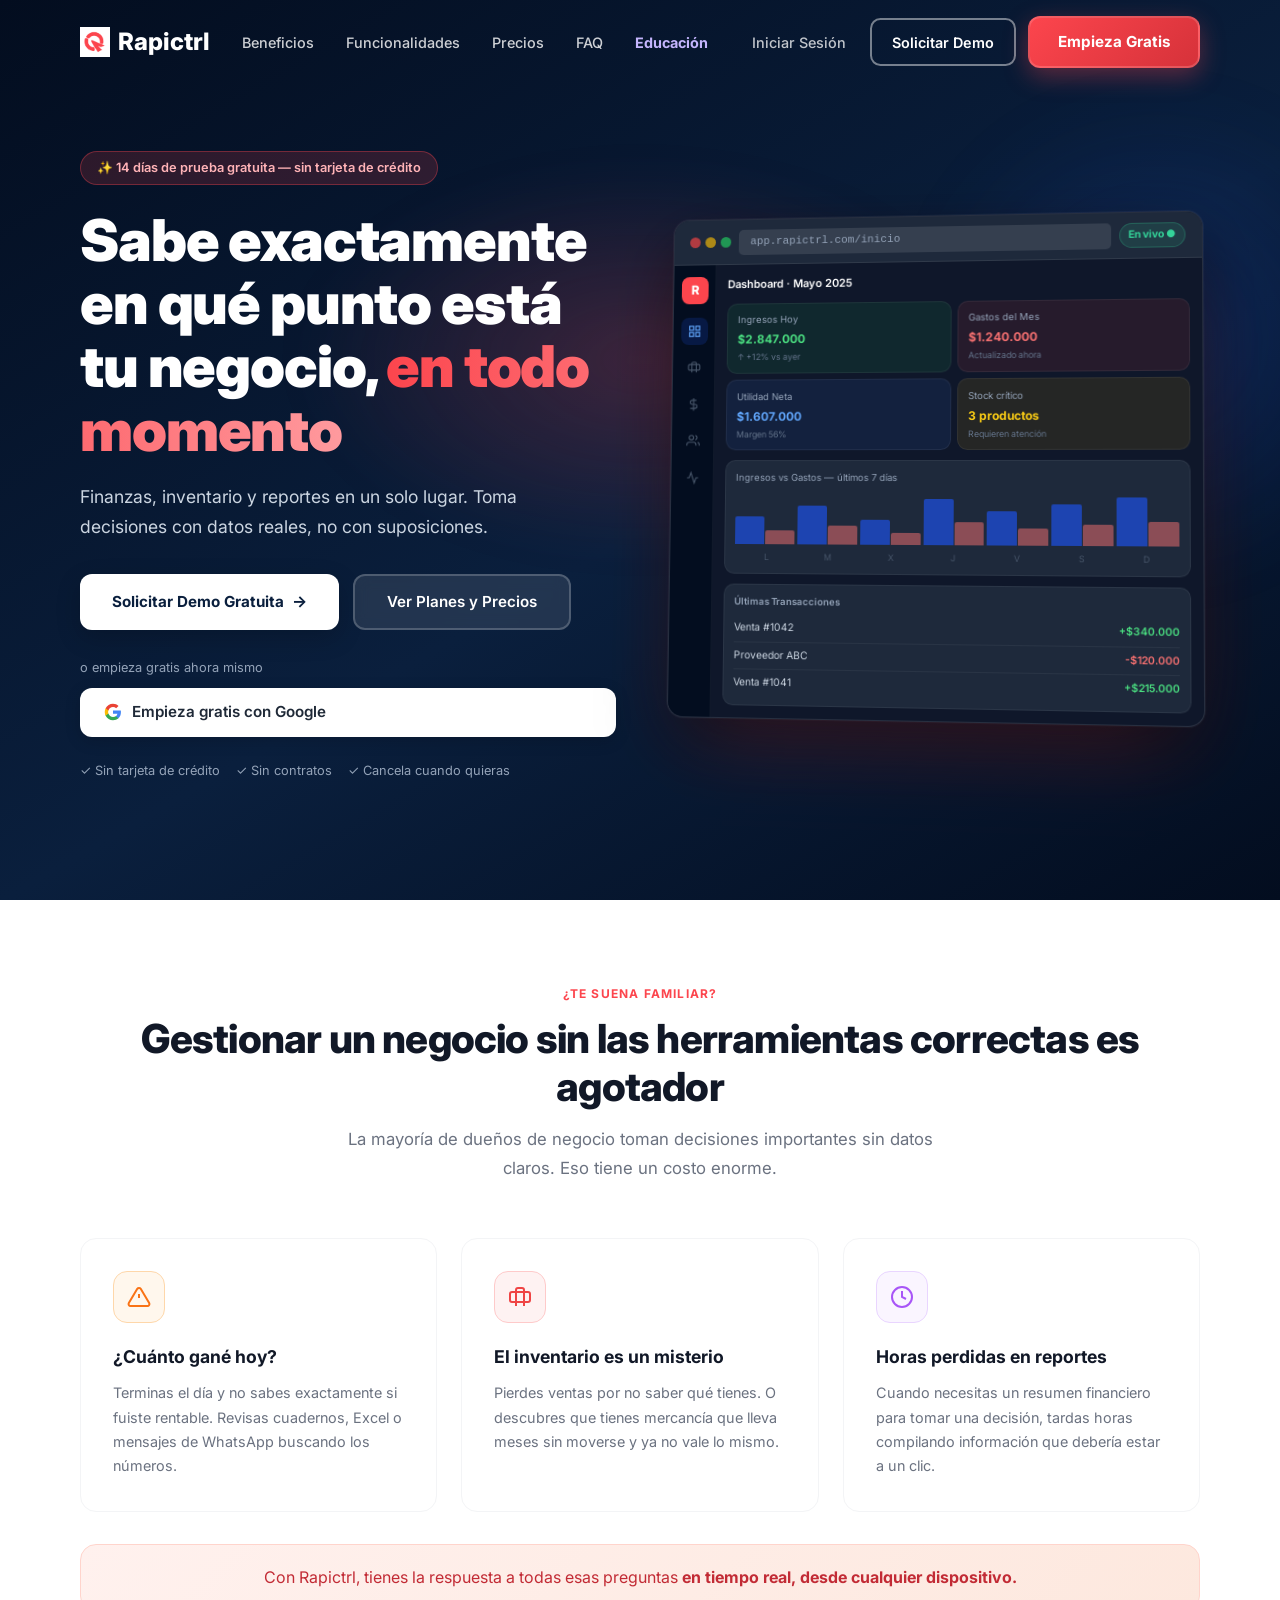
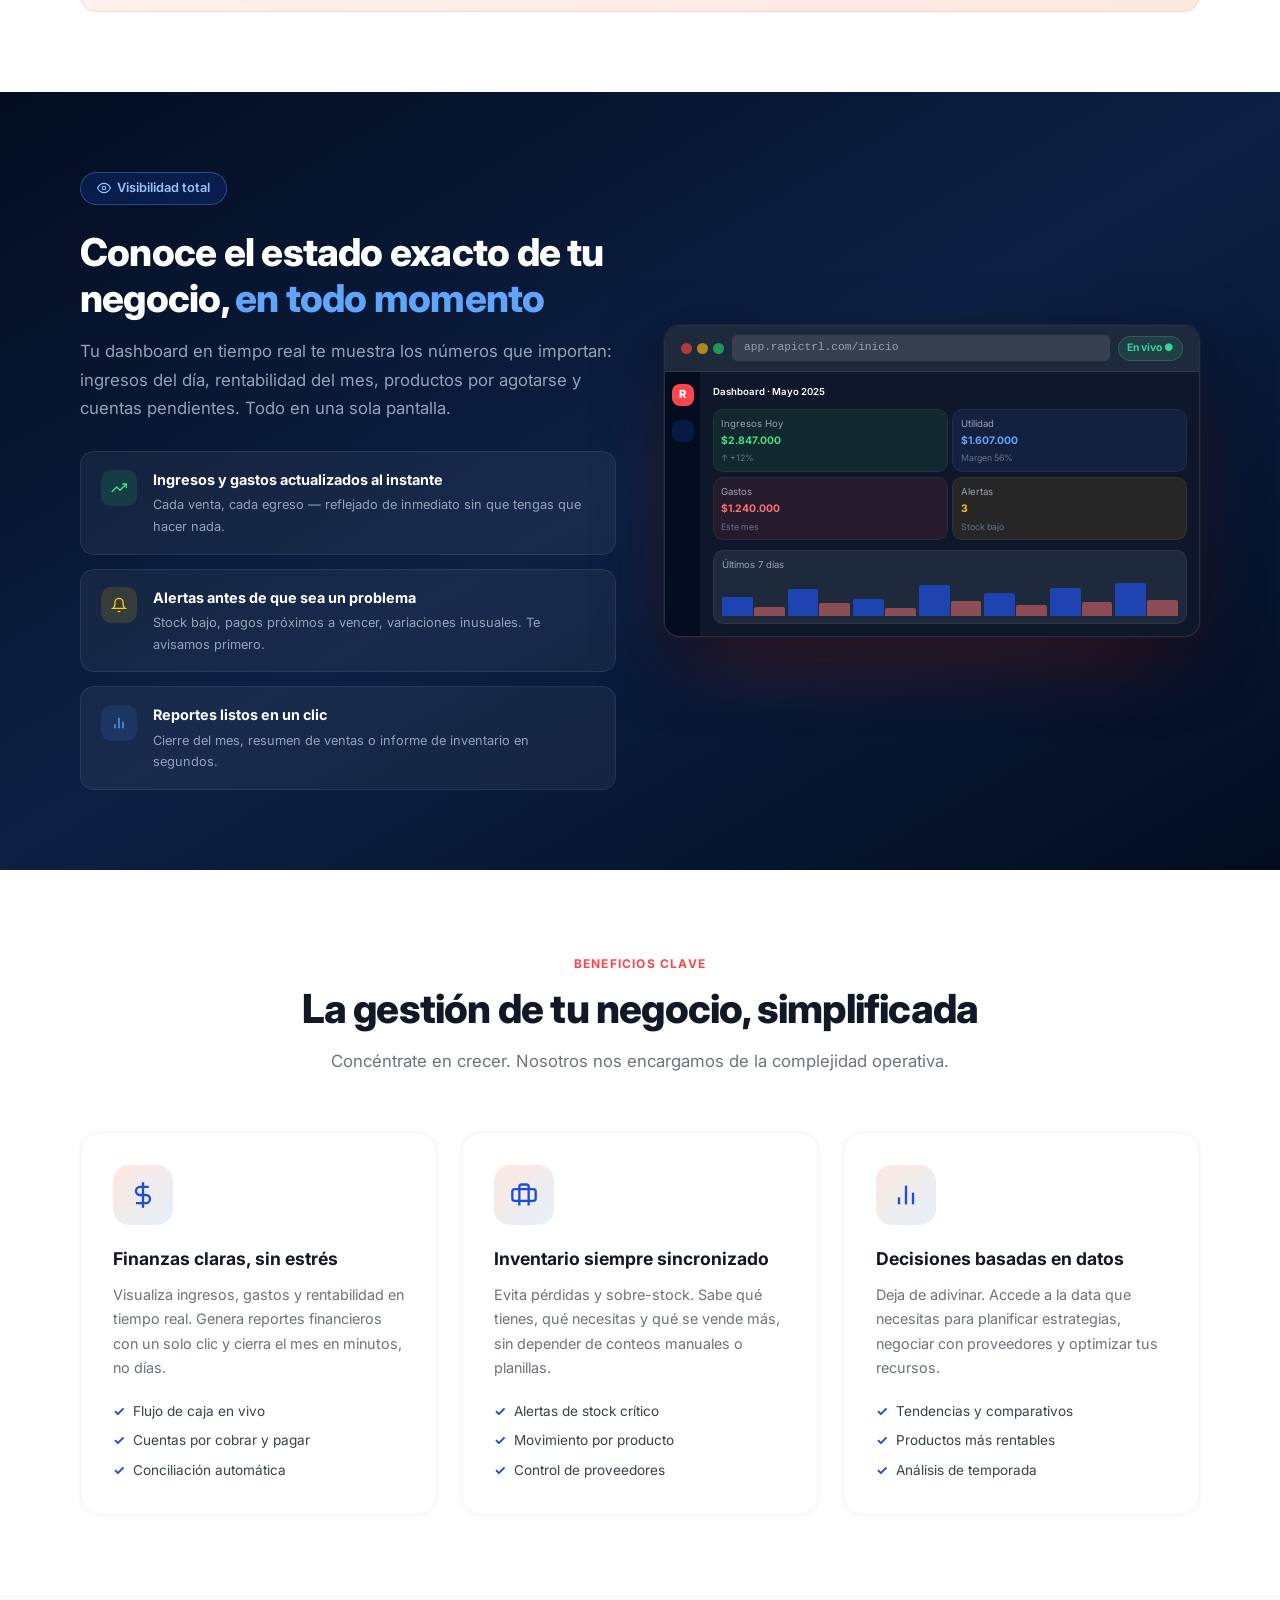
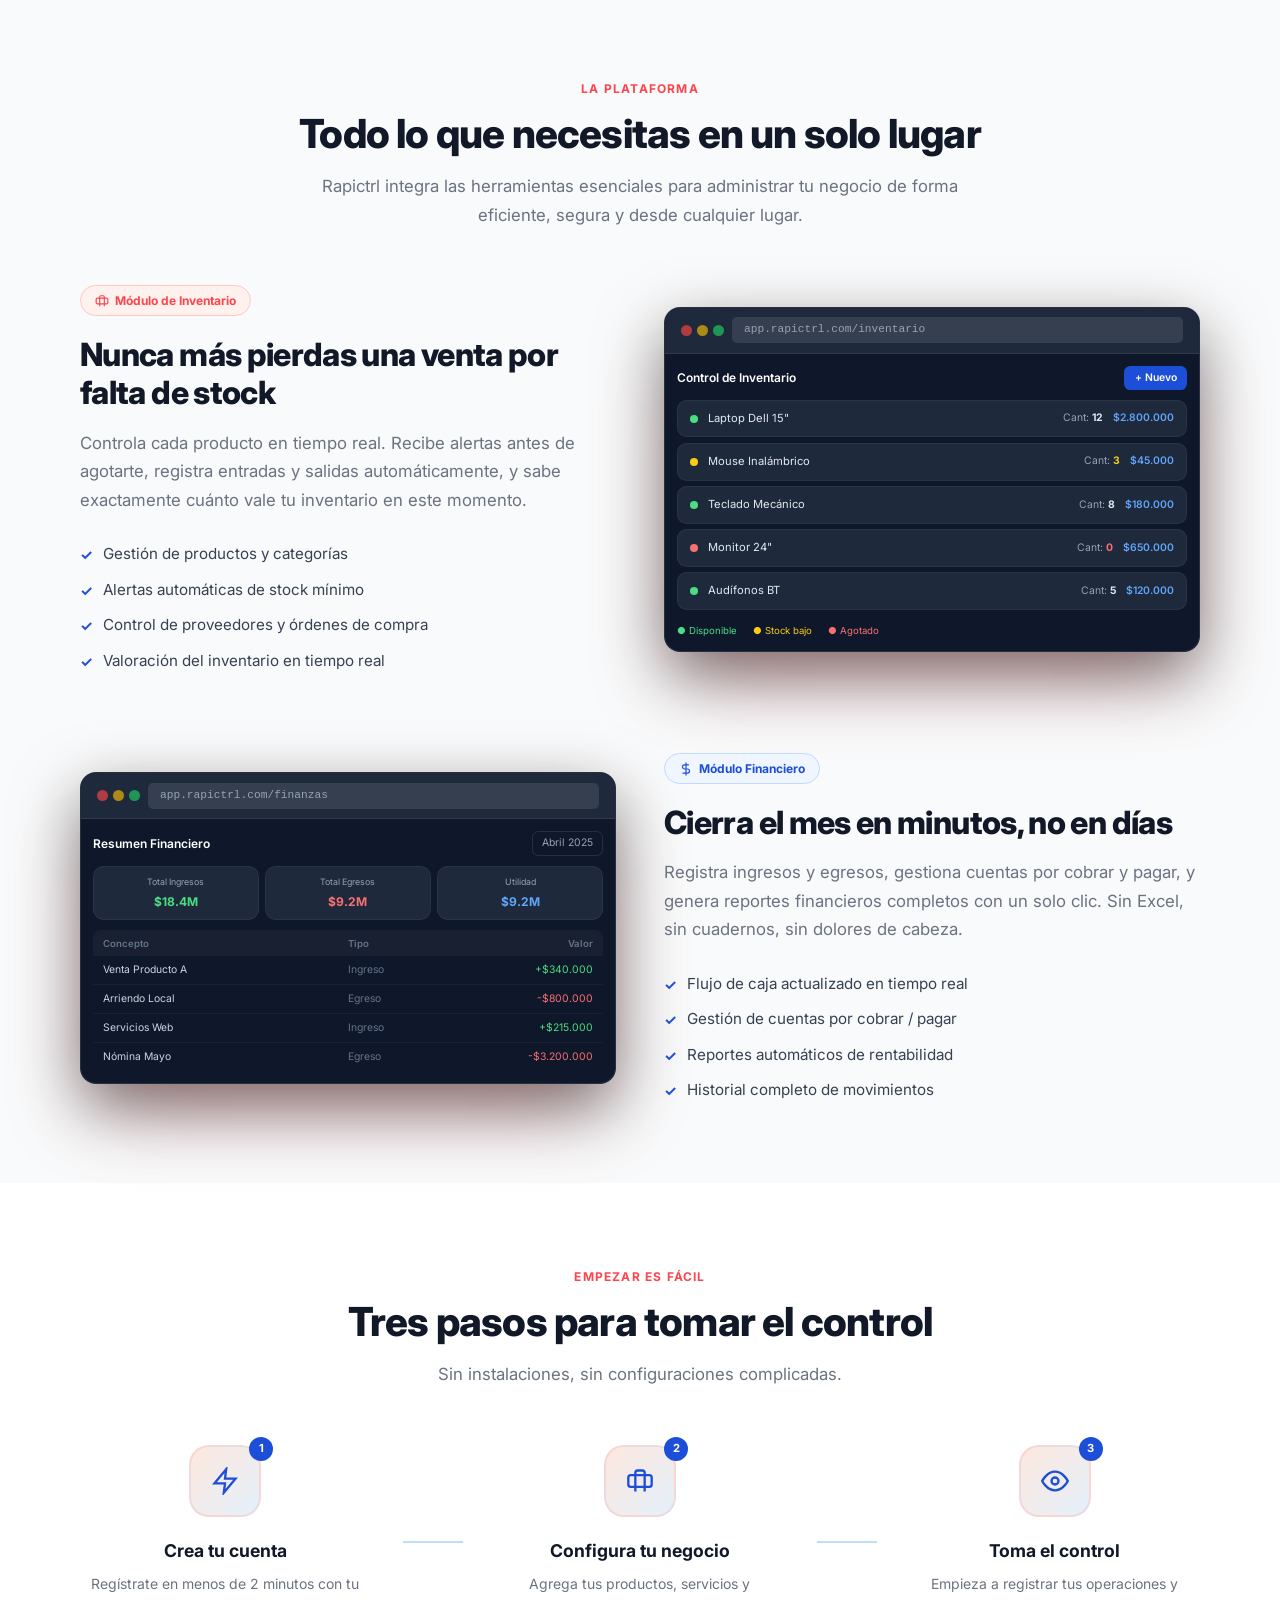
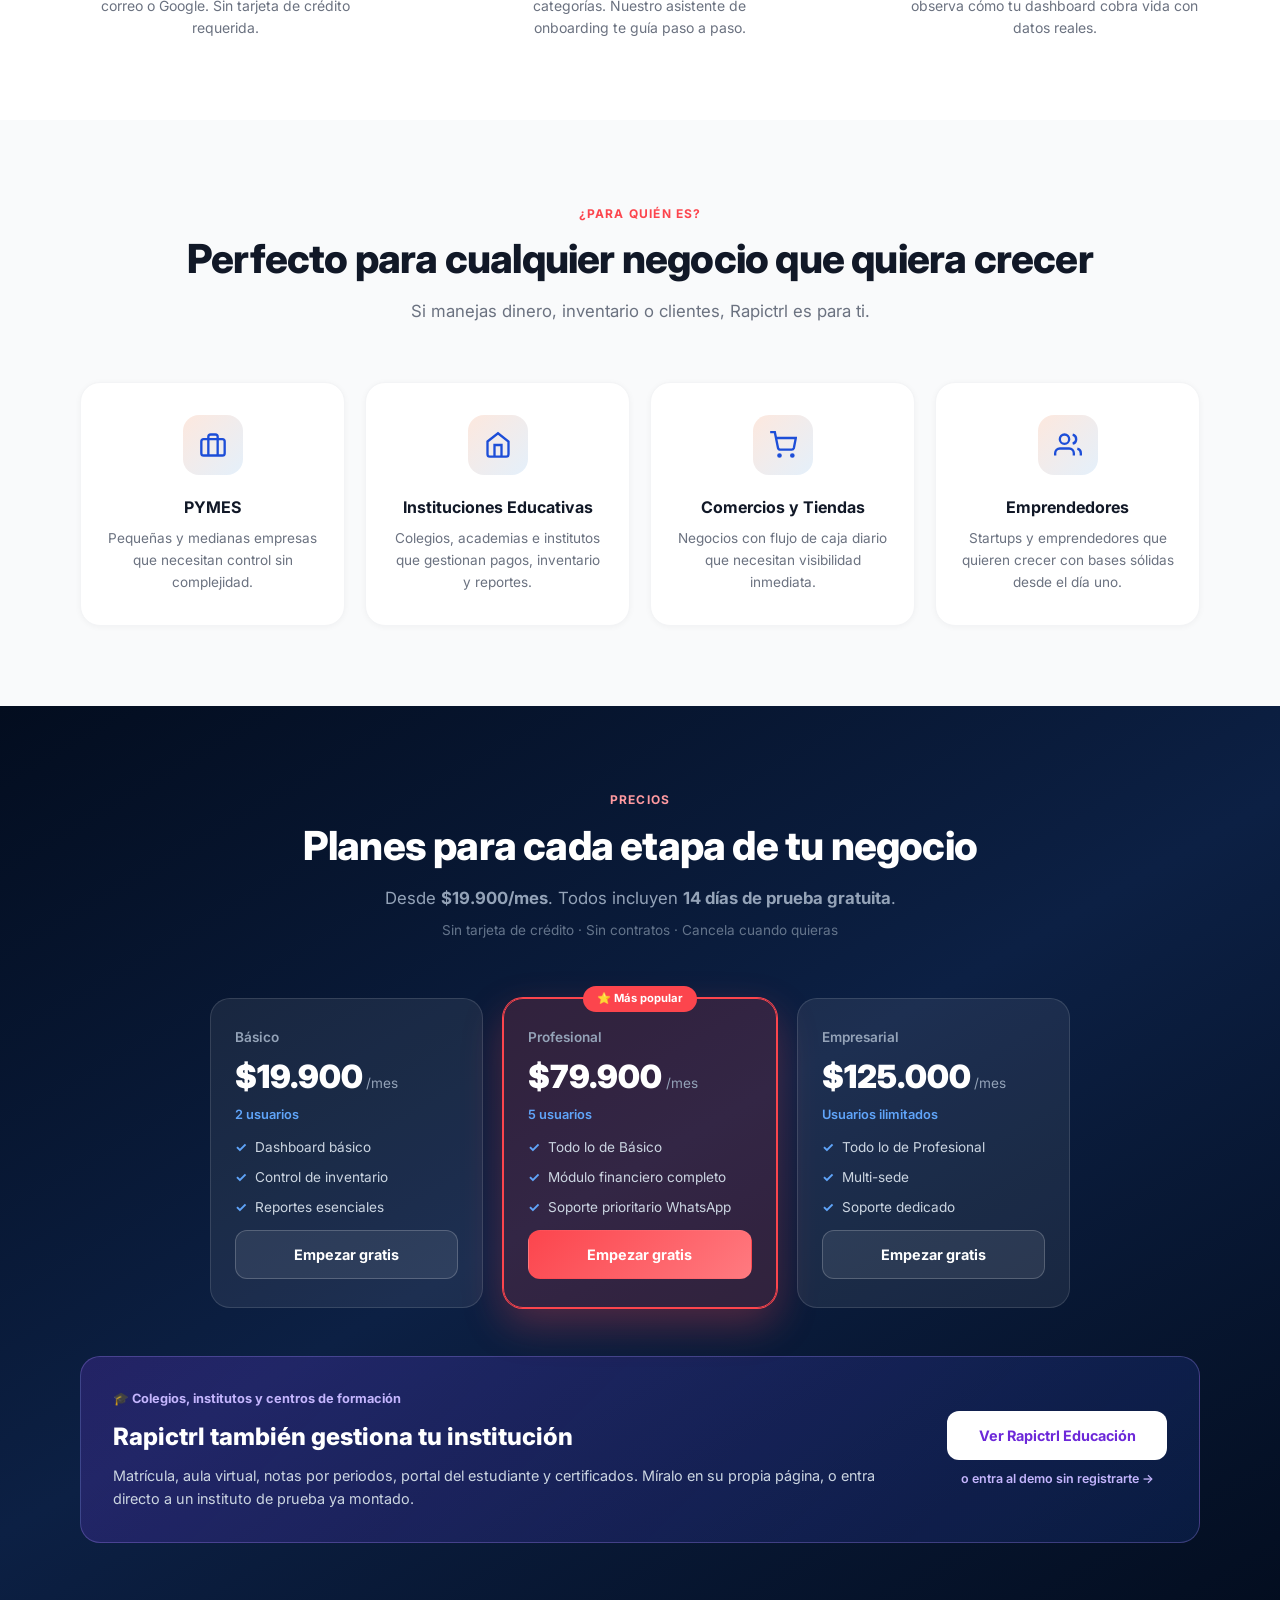
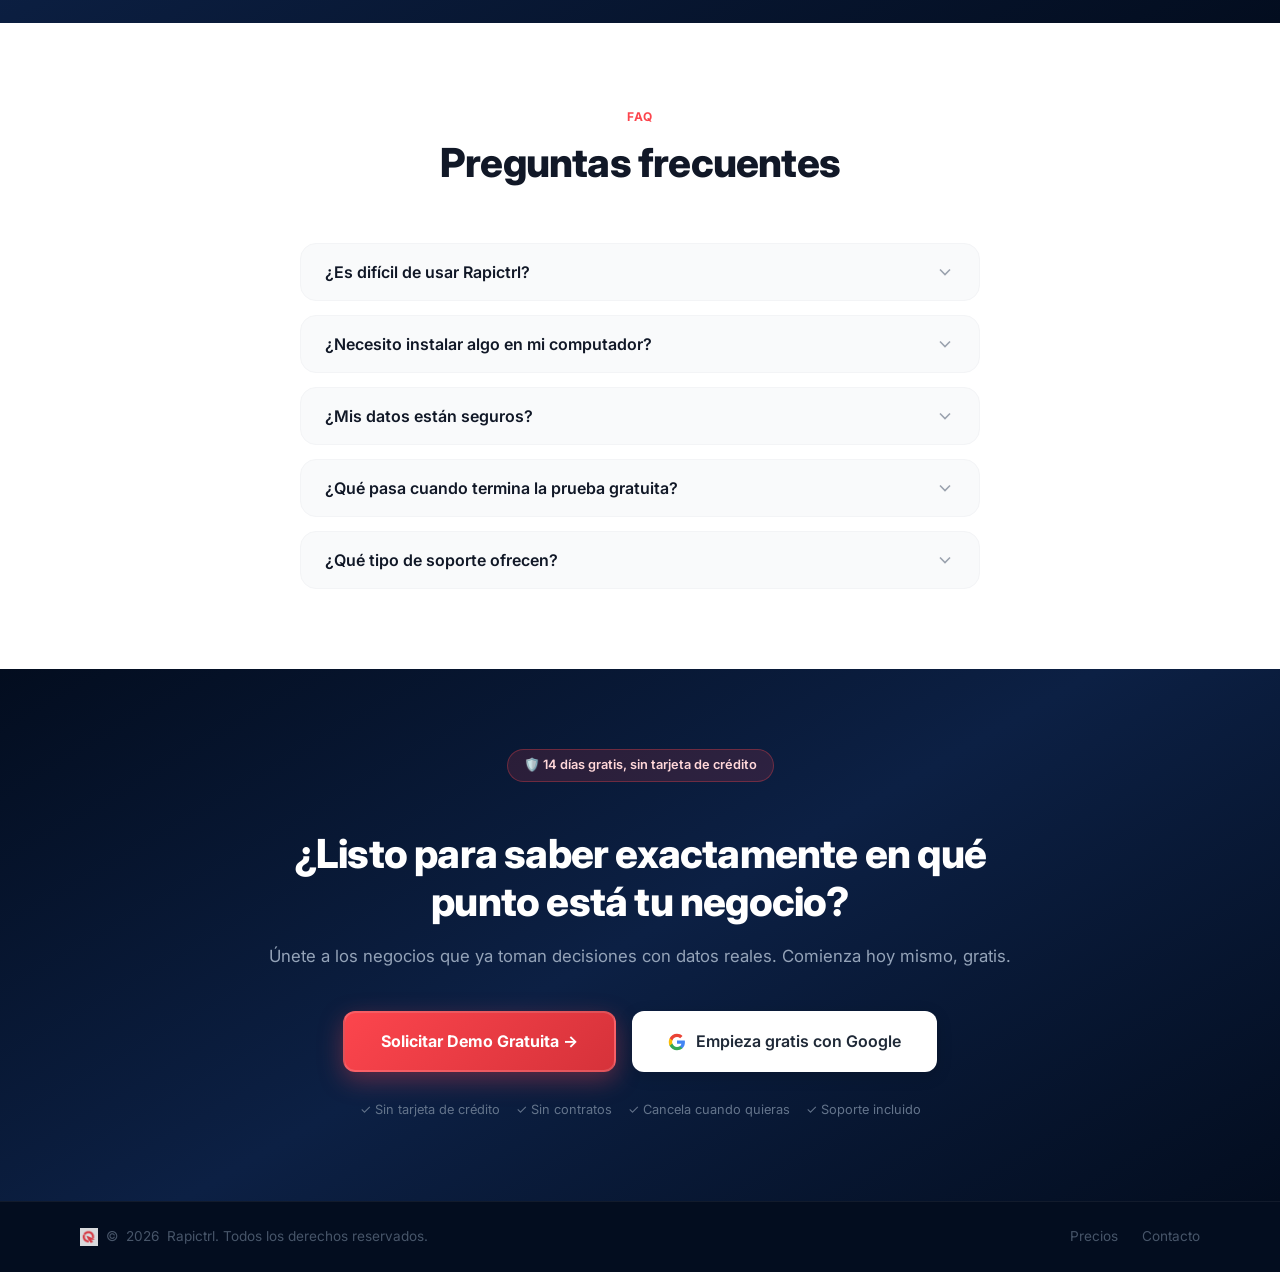
==== commit c8fecf14: "Refactor code structure for improved readability and maintainability" ====
--- a/index.html
+++ b/index.html
@@ -35,6 +35,7 @@
         <a href="#features">Funcionalidades</a>
         <a href="#pricing">Precios</a>
         <a href="#faq">FAQ</a>
+        <a href="educacion.html" class="nav-edu">Educación</a>
       </nav>
 
       <div class="header-actions">
@@ -55,6 +56,7 @@
         <a href="#features" class="mobile-link">Funcionalidades</a>
         <a href="#pricing" class="mobile-link">Precios</a>
         <a href="#faq" class="mobile-link">FAQ</a>
+        <a href="educacion.html" class="mobile-link">Educación</a>
         <hr class="mobile-divider" />
         <a href="https://app.rapictrl.com/login" class="mobile-link">Iniciar Sesión</a>
         <a href="https://wa.me/570000000000?text=Hola,%20quisiera%20una%20demo%20de%20Rapictrl" target="_blank" class="btn-outline w-full text-center block">Solicitar Demo</a>
@@ -644,6 +646,21 @@
             <a href="https://app.rapictrl.com/register" class="btn-plan">Empezar gratis</a>
           </div>
         </div>
+
+        <!-- Puente hacia la landing de educación: el módulo académico solo viene
+             en Empresarial, así que un colegio necesita su propia página (y su
+             propio demo) para entender qué está comprando. -->
+        <div class="edu-demo animate-on-scroll">
+          <div class="edu-demo-text">
+            <div class="edu-demo-eyebrow">🎓 Colegios, institutos y centros de formación</div>
+            <h3>Rapictrl también gestiona tu institución</h3>
+            <p>Matrícula, aula virtual, notas por periodos, portal del estudiante y certificados. Míralo en su propia página, o entra directo a un instituto de prueba ya montado.</p>
+          </div>
+          <div class="edu-demo-actions">
+            <a href="educacion.html" class="btn-plan edu-demo-cta">Ver Rapictrl Educación</a>
+            <a href="https://app.rapictrl.com/demo" class="edu-demo-link">o entra al demo sin registrarte →</a>
+          </div>
+        </div>
       </div>
     </section>
 
--- a/style.css
+++ b/style.css
@@ -451,6 +451,9 @@
 
 .chrome-url {
   flex: 1;
+  /* Sin min-width:0 el ítem flex no baja de su ancho de contenido y una URL
+     larga desborda el mockup (y con él la página) en móvil, pese al ellipsis. */
+  min-width: 0;
   background: rgba(255,255,255,.1);
   border-radius: 5px;
   padding: .25rem .75rem;
@@ -636,7 +639,10 @@
 /* ── Section headers ─────────────────────────────────────── */
 .section-header { text-align: center; margin-bottom: 3.5rem; }
 .section-header-dark { color: #fff; }
-.section-header-dark h2 { color: #fff; }
+/* Doble clase a propósito: `.section-header h2` (más abajo) pinta el título
+   de oscuro y, con la misma especificidad, ganaba por ir después. Eso dejaba
+   el h2 de la sección de precios casi invisible sobre el fondo navy. */
+.section-header.section-header-dark h2 { color: #fff; }
 
 .section-eyebrow {
   display: inline-block;
@@ -1075,6 +1081,69 @@
 }
 .btn-plan-primary:hover { opacity: .9; }
 
+/* Banner del demo educativo, debajo de los planes */
+.edu-demo {
+  margin-top: 3rem;
+  padding: 2rem;
+  border-radius: 1.25rem;
+  background: linear-gradient(135deg, rgba(124,58,237,.22), rgba(37,99,235,.14));
+  border: 1px solid rgba(167,139,250,.3);
+  display: flex;
+  align-items: center;
+  gap: 2rem;
+  flex-wrap: wrap;
+}
+.edu-demo-text { flex: 1 1 320px; }
+.edu-demo-eyebrow {
+  font-size: .8rem;
+  font-weight: 700;
+  color: #c4b5fd;
+  margin-bottom: .5rem;
+}
+.edu-demo h3 {
+  font-size: 1.5rem;
+  font-weight: 800;
+  color: #fff;
+  margin: 0 0 .5rem;
+}
+.edu-demo p {
+  font-size: .9rem;
+  color: #cbd5e1;
+  margin: 0;
+  line-height: 1.6;
+}
+.edu-demo-actions {
+  flex: 0 0 auto;
+  min-width: 220px;
+  display: flex;
+  flex-direction: column;
+  align-items: stretch;
+  gap: .6rem;
+}
+.edu-demo-cta {
+  background: #fff;
+  color: #6d28d9;
+  border-color: transparent;
+}
+.edu-demo-cta:hover { background: #f5f3ff; opacity: 1; }
+.edu-demo-link {
+  font-size: .78rem;
+  font-weight: 600;
+  color: #c4b5fd;
+  text-align: center;
+}
+.edu-demo-link:hover { color: #ddd6fe; }
+
+/* Enlace "Educación" del menú principal */
+.main-nav a.nav-edu { color: #c4b5fd; font-weight: 700; }
+.main-nav a.nav-edu:hover { color: #ddd6fe; }
+.site-header.scrolled .main-nav a.nav-edu { color: #7c3aed; }
+
+@media (max-width: 640px) {
+  .edu-demo { padding: 1.5rem; gap: 1.25rem; }
+  .edu-demo-actions { width: 100%; }
+}
+
 /* Plan price special formatting */
 .pricing-card .plan-price {
   font-size: 2rem;
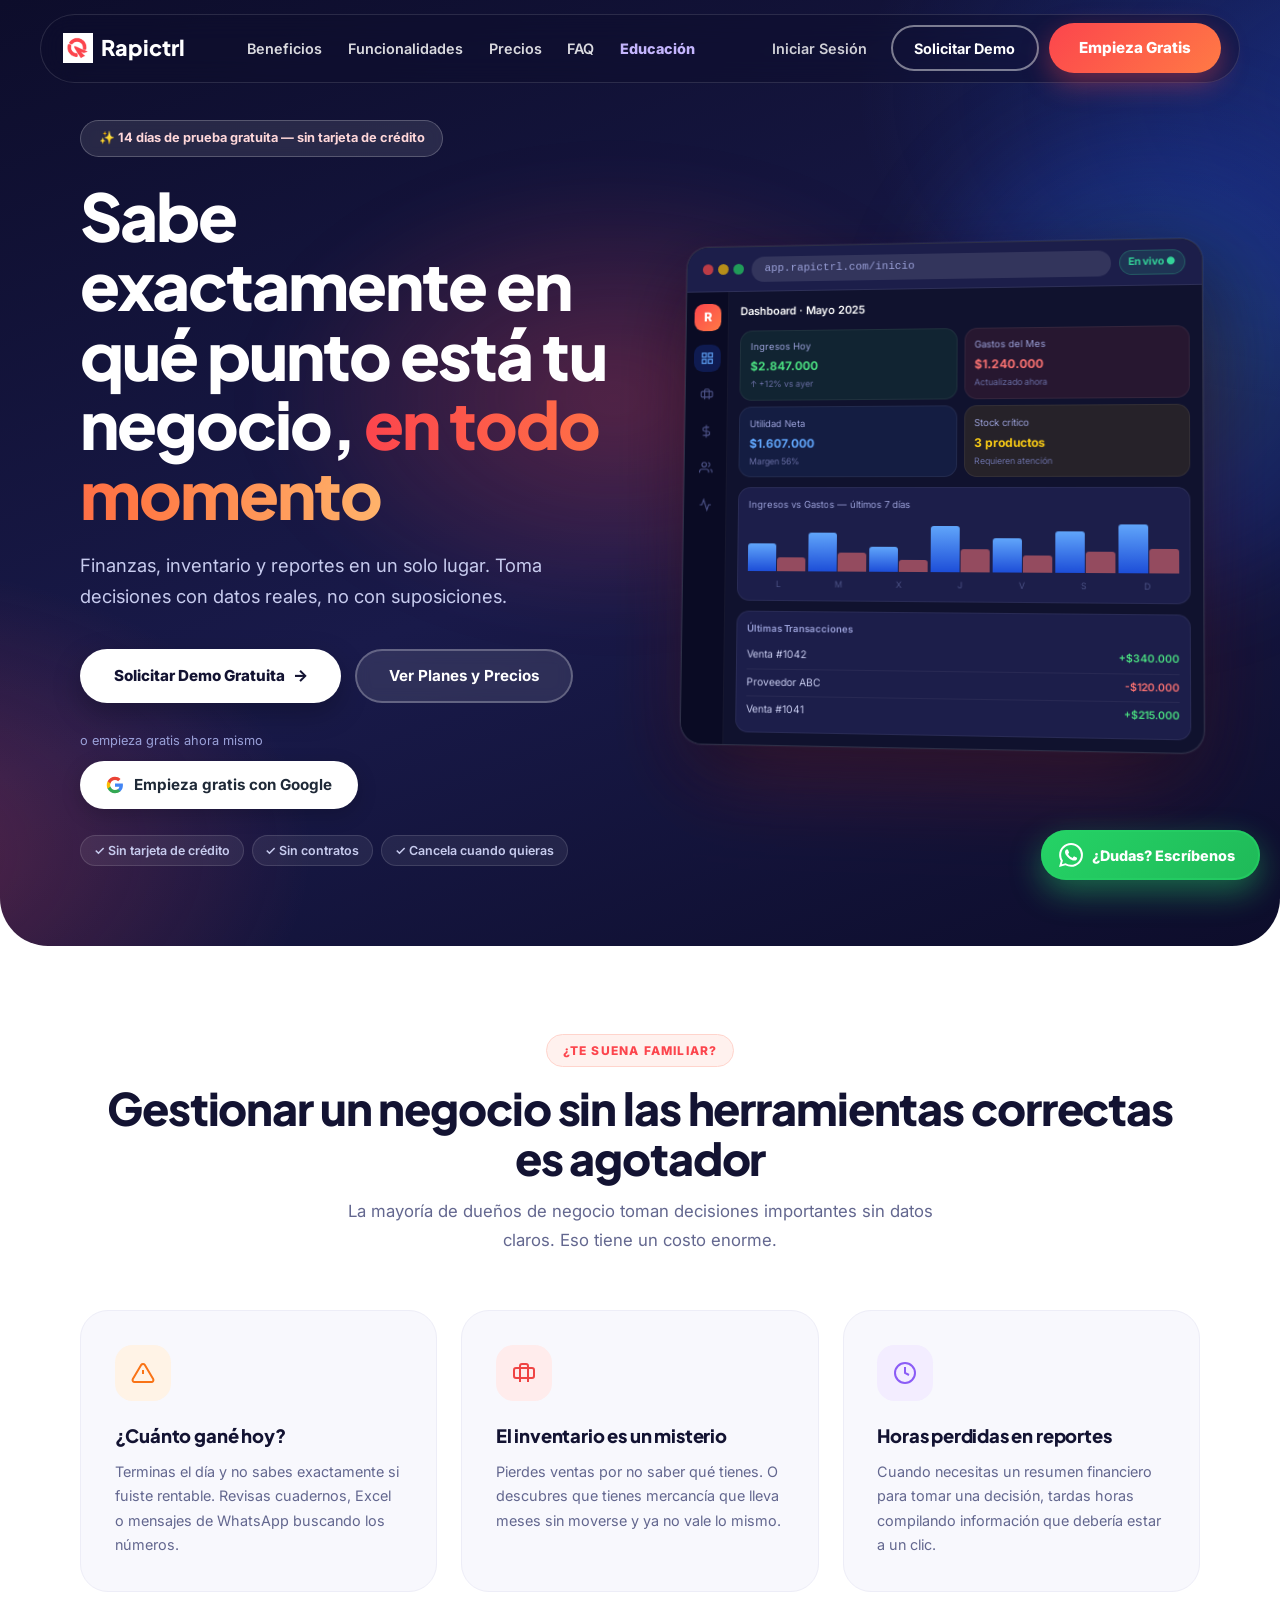
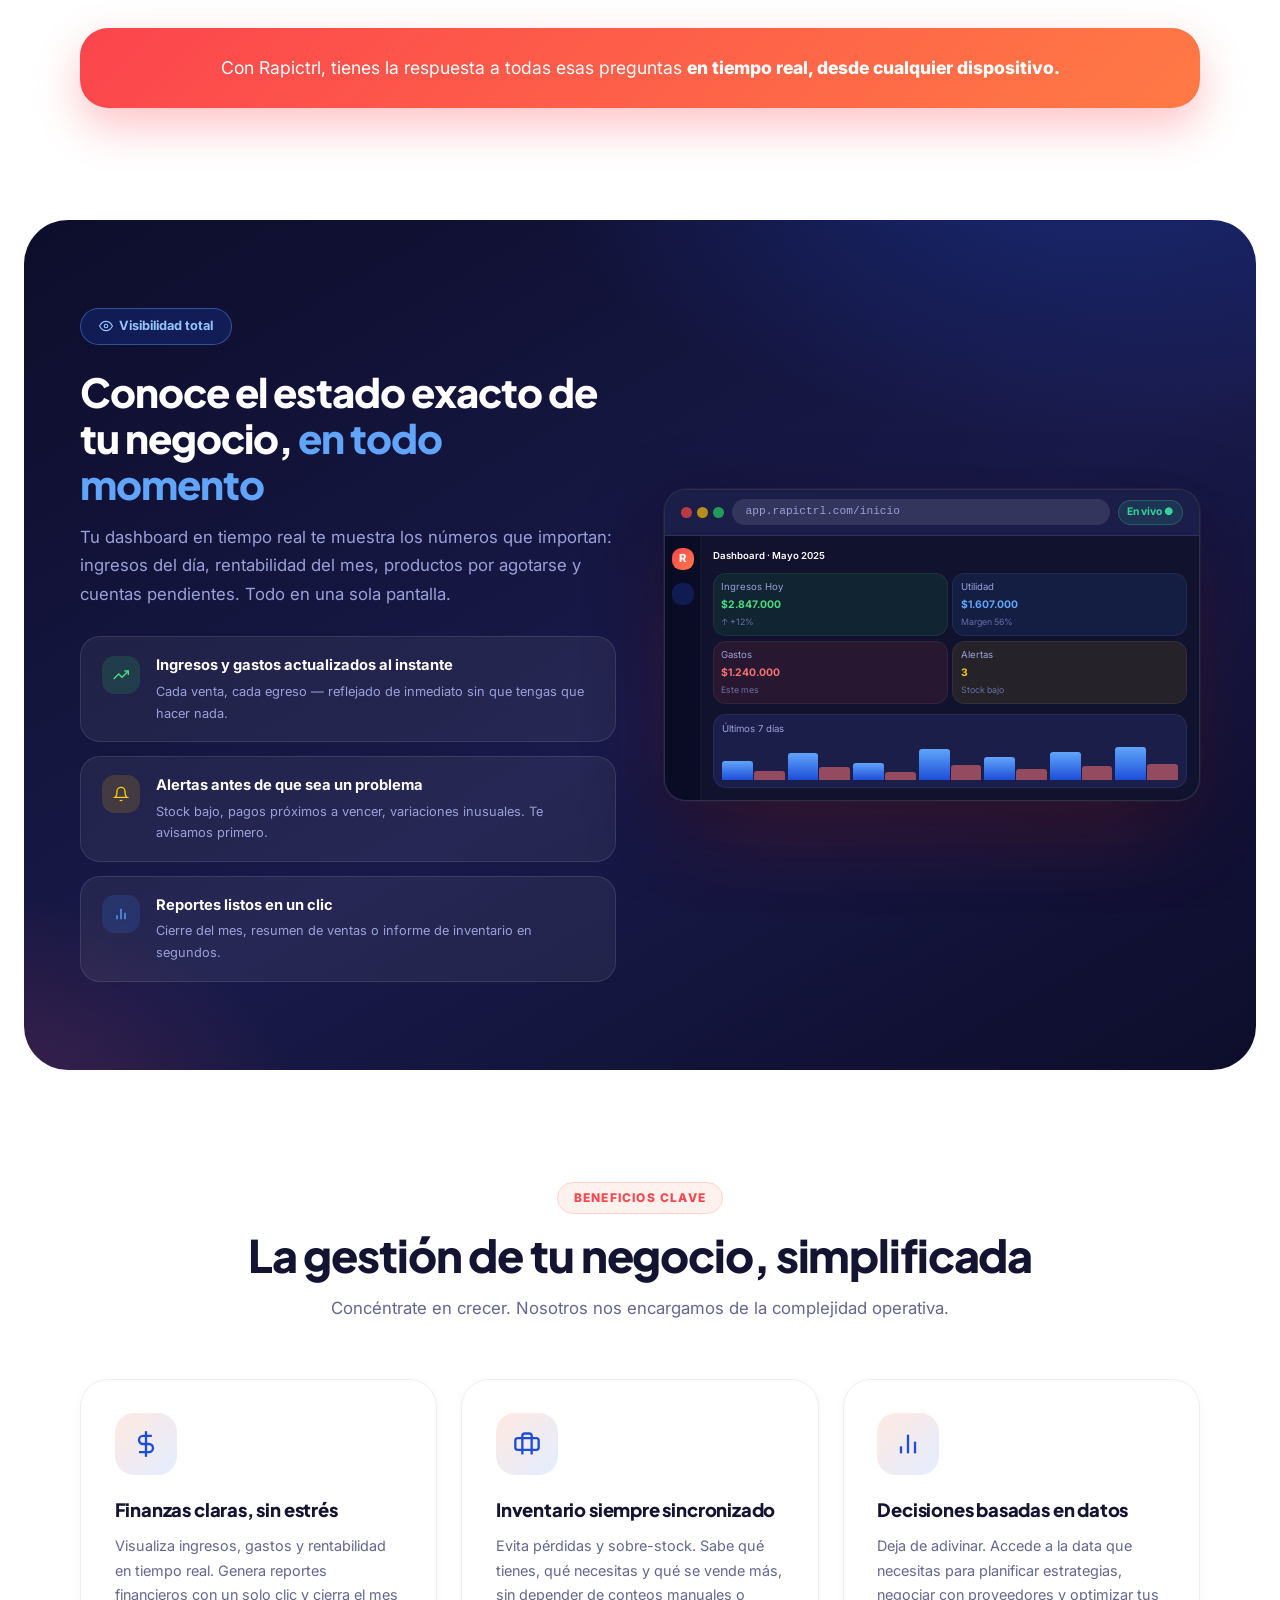
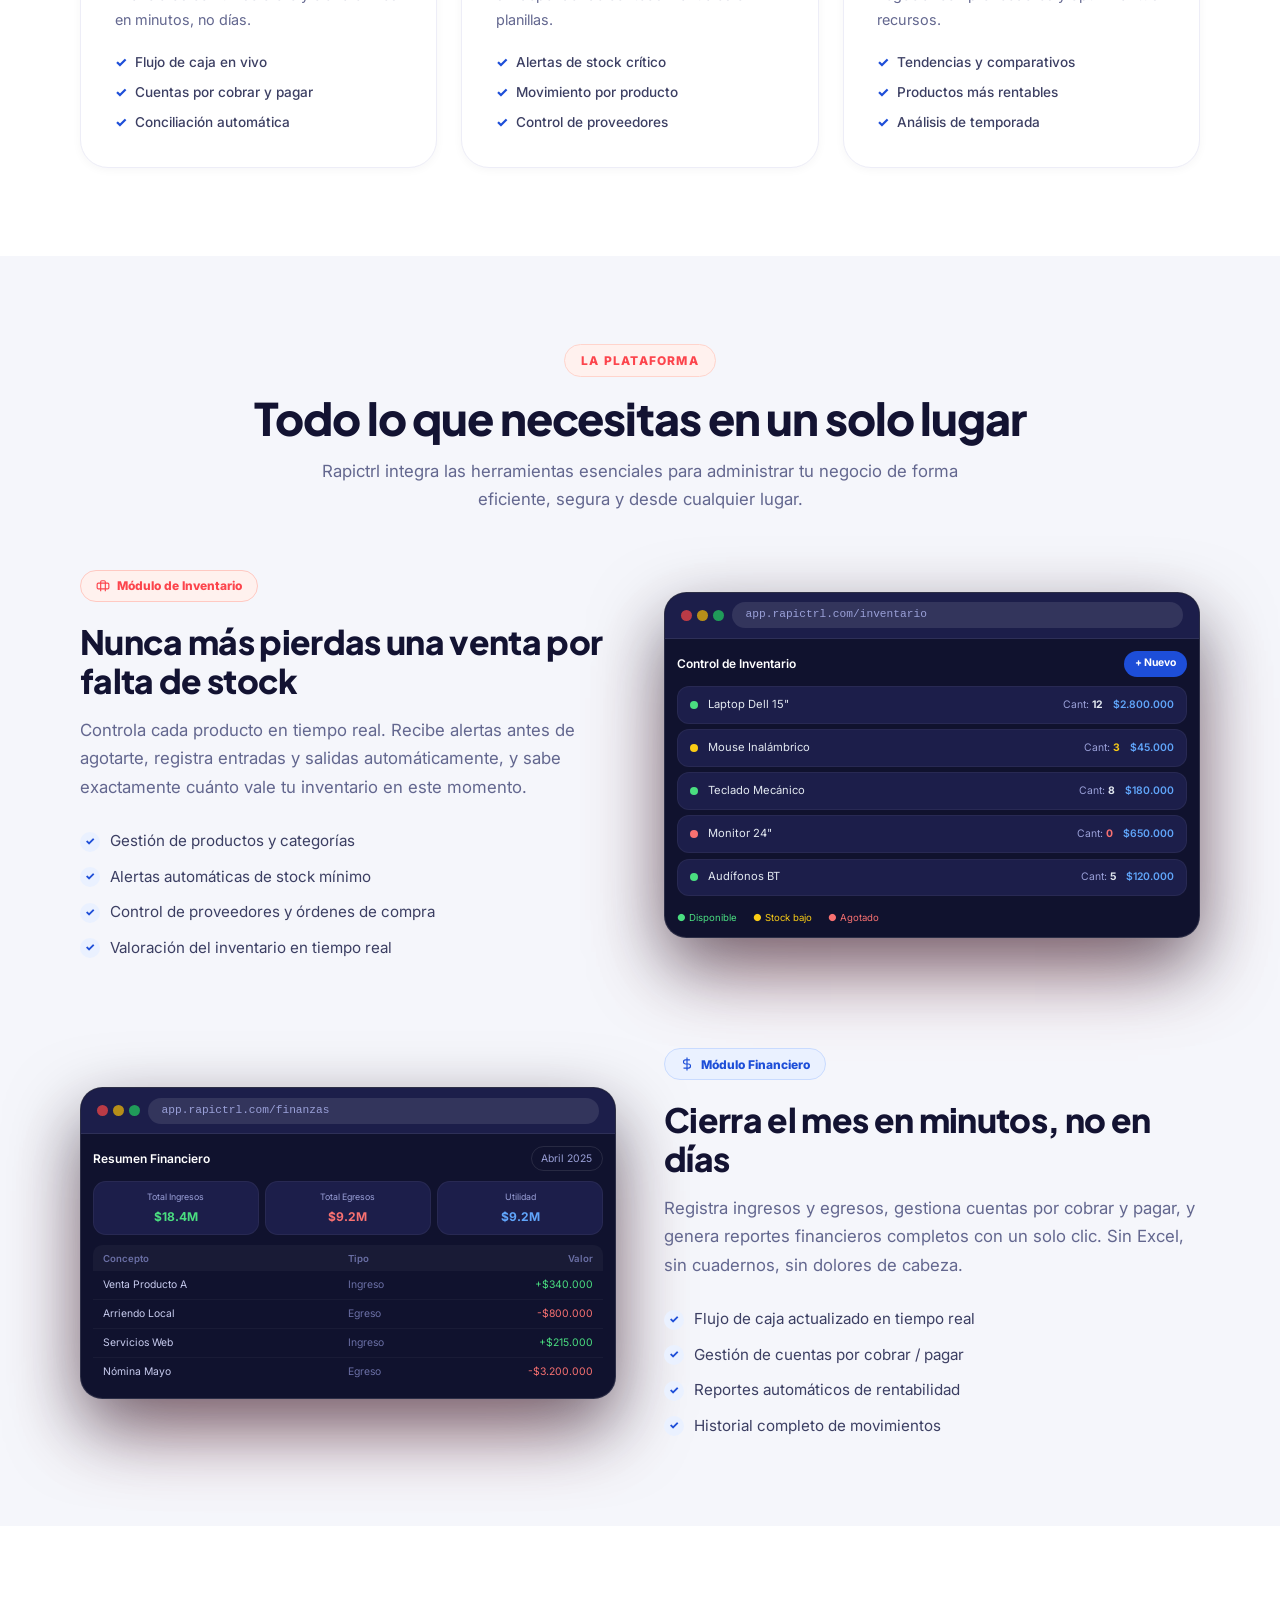
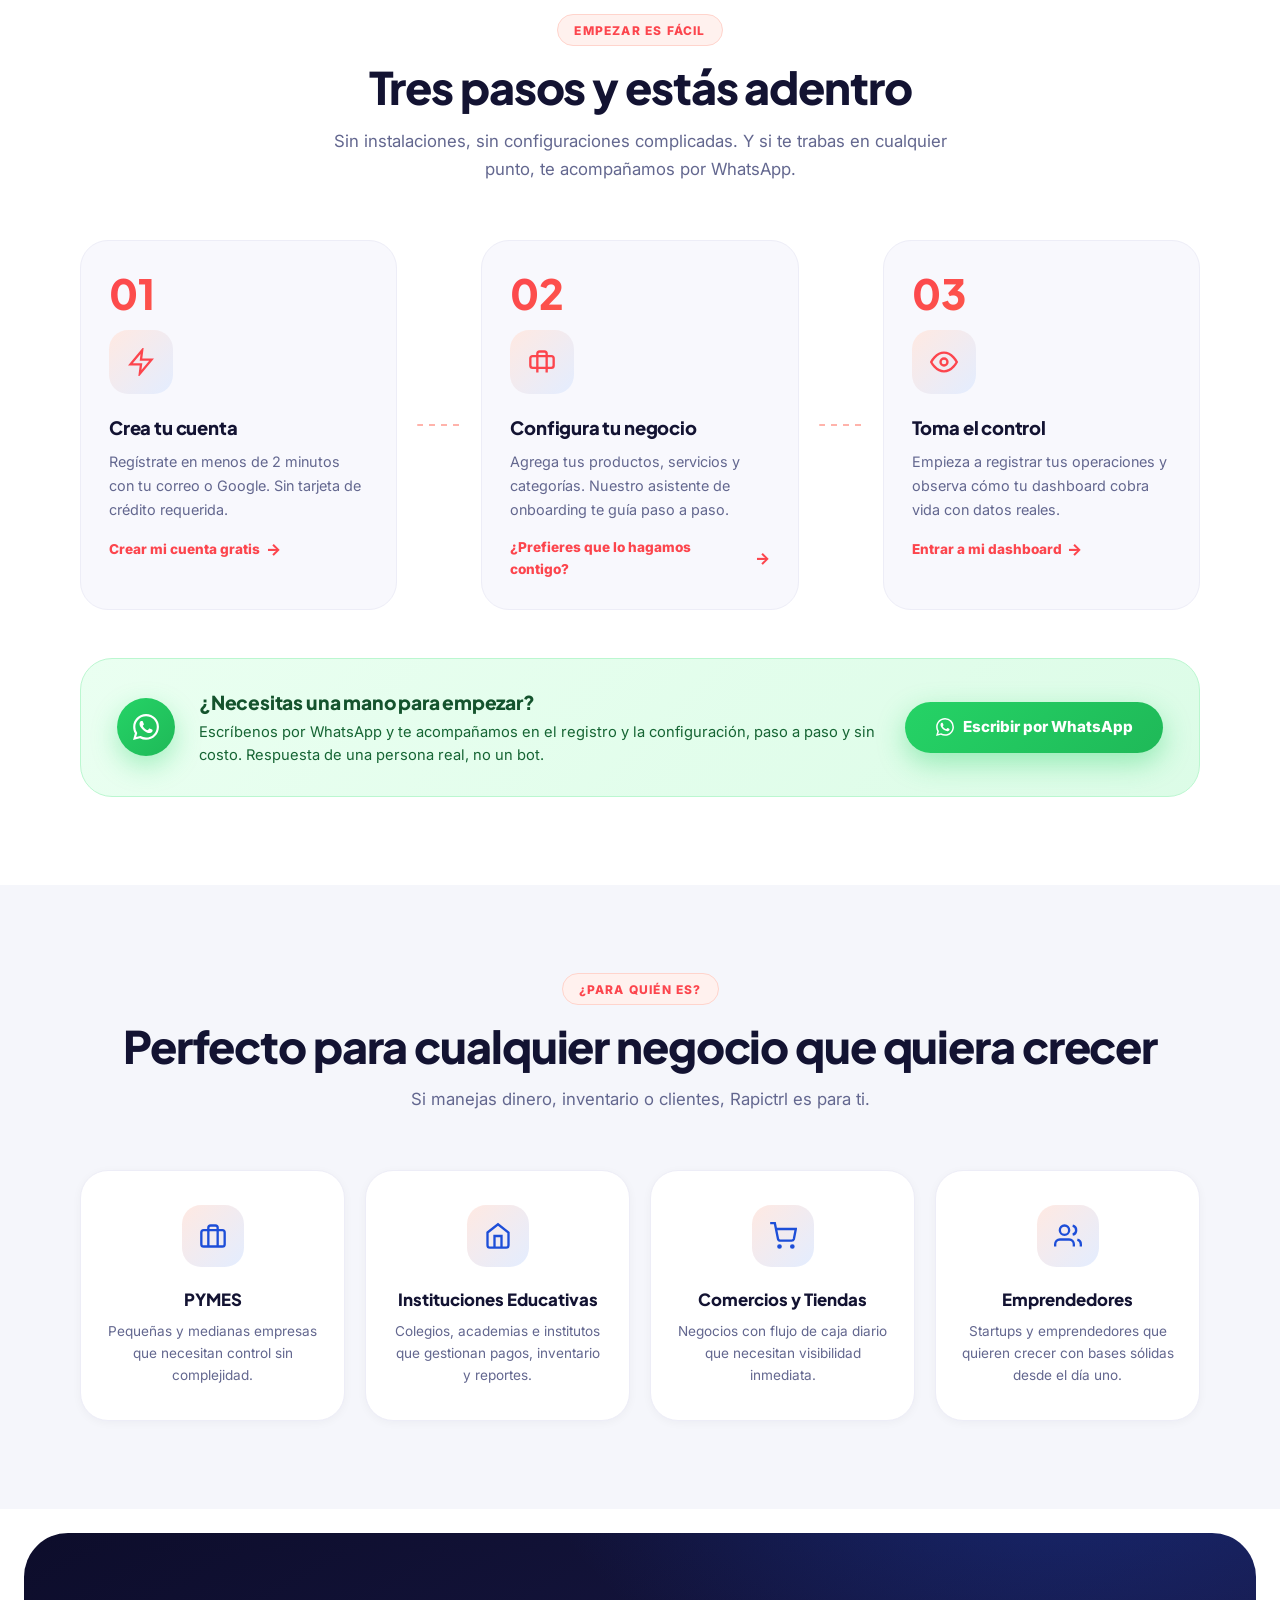
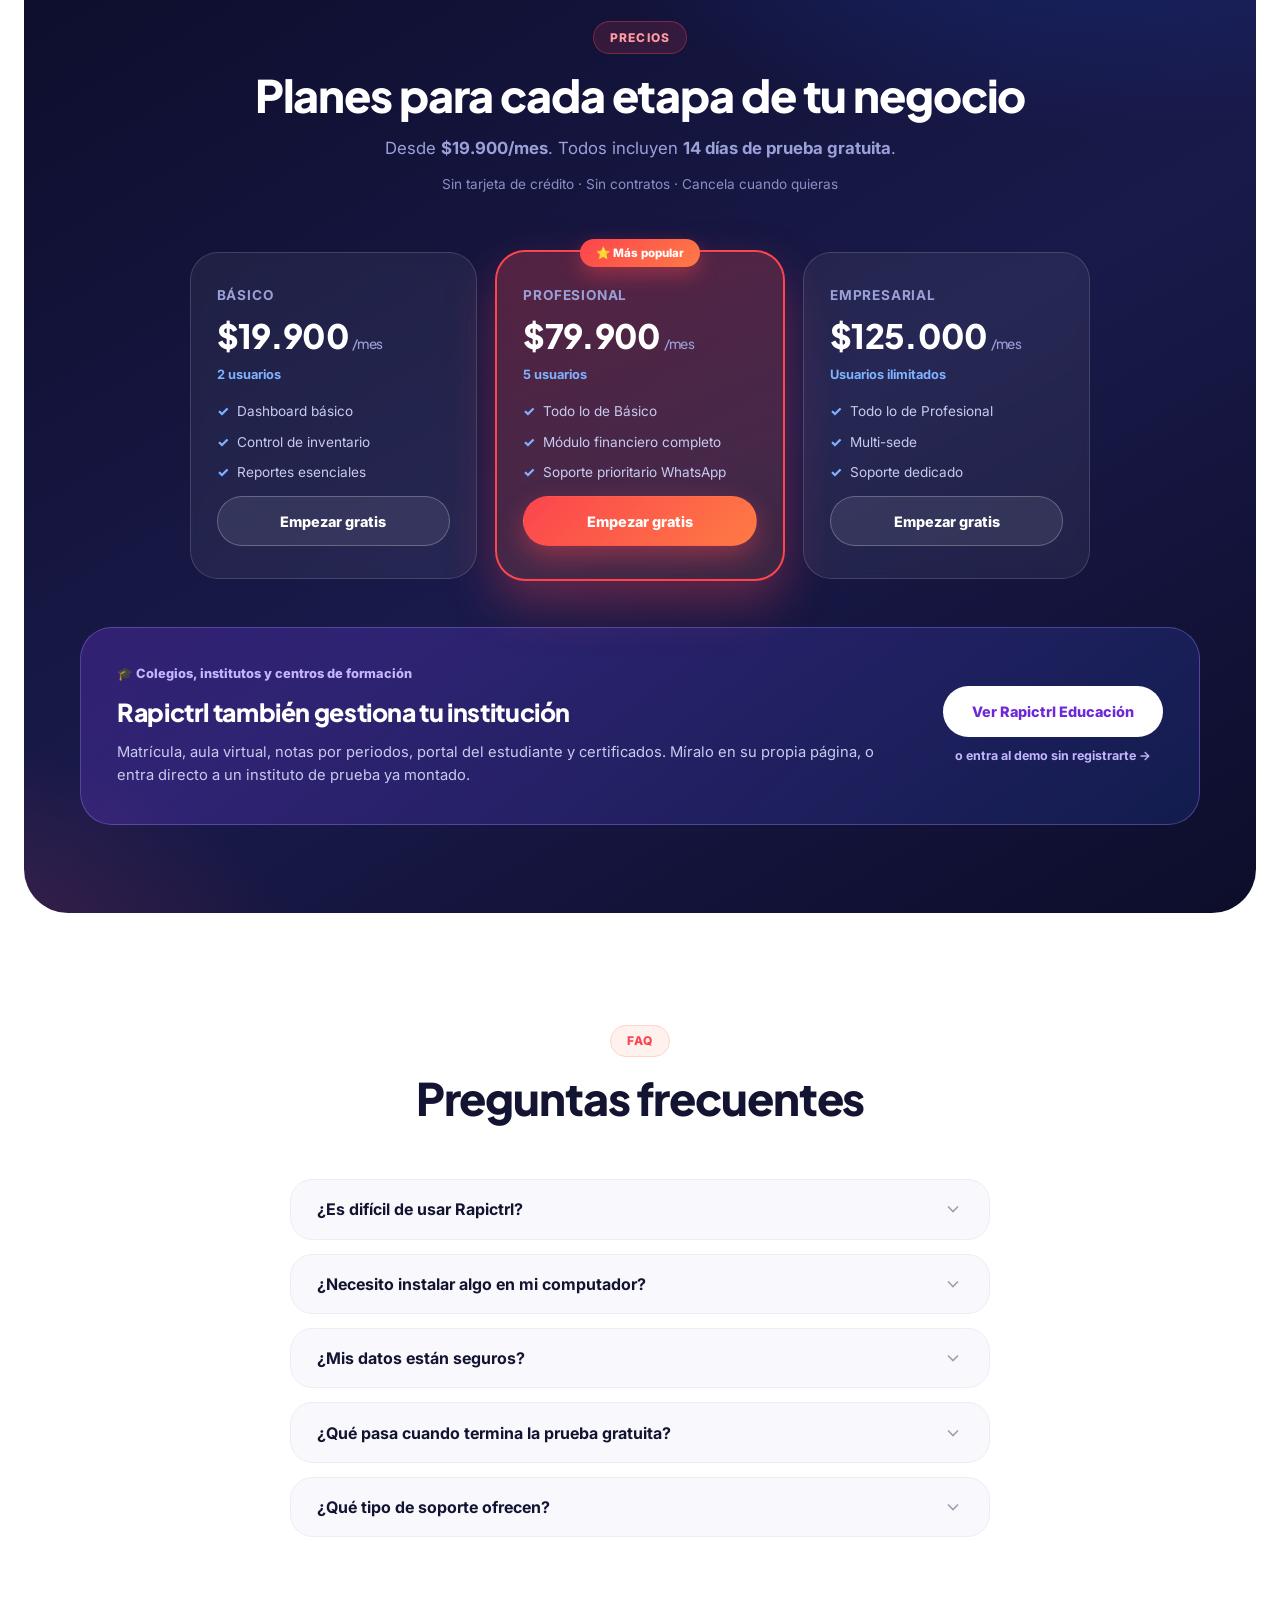
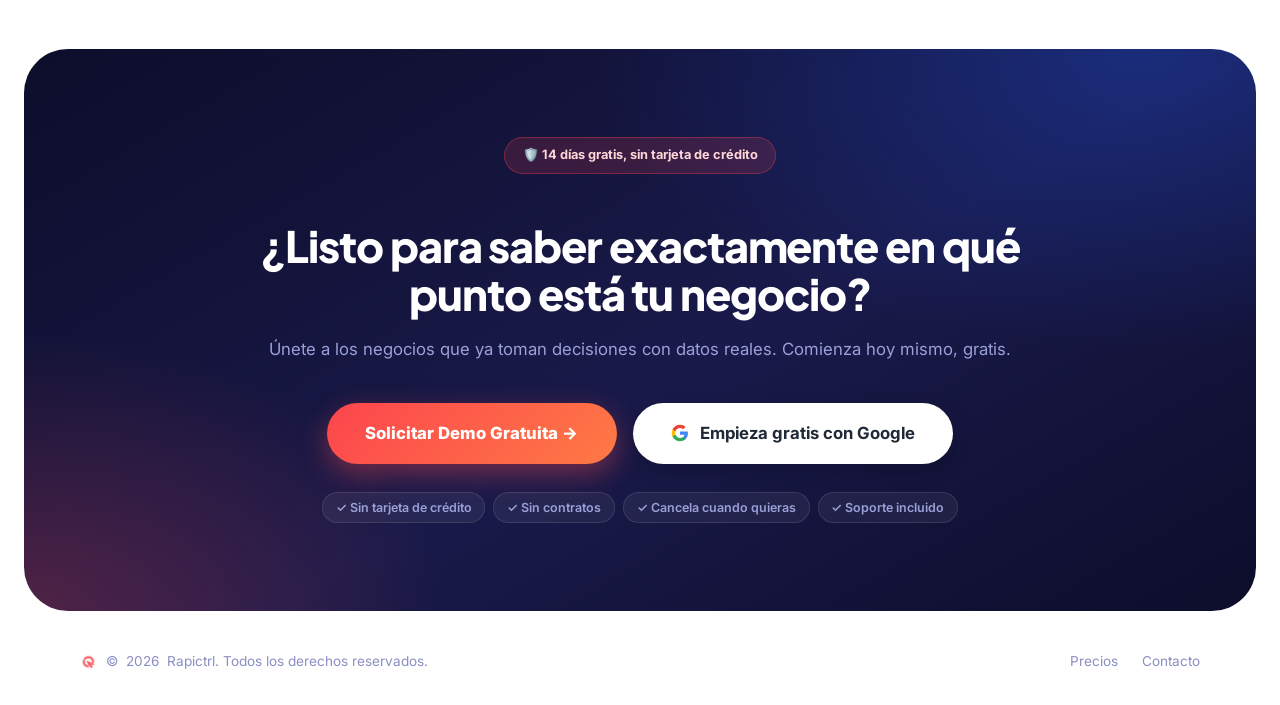
==== commit 70aa9ca8: "Refactor code structure for improved readability and maintainability" ====
--- a/index.html
+++ b/index.html
@@ -20,7 +20,7 @@
   <link rel="apple-touch-icon" href="logo.png" />
   <link rel="preconnect" href="https://fonts.googleapis.com" />
   <link rel="preconnect" href="https://fonts.gstatic.com" crossorigin />
-  <link href="https://fonts.googleapis.com/css2?family=Inter:wght@400;500;600;700;800;900&display=swap" rel="stylesheet" />
+  <link href="https://fonts.googleapis.com/css2?family=Inter:wght@400;500;600;700;800;900&family=Plus+Jakarta+Sans:wght@500;600;700;800&display=swap" rel="stylesheet" />
   <link rel="stylesheet" href="style.css" />
 </head>
 <body>
@@ -40,7 +40,7 @@
 
       <div class="header-actions">
         <a href="https://app.rapictrl.com/login" class="btn-ghost">Iniciar Sesión</a>
-        <a href="https://wa.me/570000000000?text=Hola,%20quisiera%20una%20demo%20de%20Rapictrl" target="_blank" class="btn-outline">Solicitar Demo</a>
+        <a href="https://wa.me/573223267797?text=Hola,%20quisiera%20una%20demo%20de%20Rapictrl" target="_blank" class="btn-outline">Solicitar Demo</a>
         <a href="https://app.rapictrl.com/register" class="btn-primary">Empieza Gratis</a>
       </div>
 
@@ -59,7 +59,7 @@
         <a href="educacion.html" class="mobile-link">Educación</a>
         <hr class="mobile-divider" />
         <a href="https://app.rapictrl.com/login" class="mobile-link">Iniciar Sesión</a>
-        <a href="https://wa.me/570000000000?text=Hola,%20quisiera%20una%20demo%20de%20Rapictrl" target="_blank" class="btn-outline w-full text-center block">Solicitar Demo</a>
+        <a href="https://wa.me/573223267797?text=Hola,%20quisiera%20una%20demo%20de%20Rapictrl" target="_blank" class="btn-outline w-full text-center block">Solicitar Demo</a>
         <a href="https://app.rapictrl.com/register" class="btn-primary w-full text-center block mt-2">Empieza Gratis</a>
       </nav>
     </div>
@@ -83,7 +83,7 @@
             Finanzas, inventario y reportes en un solo lugar. Toma decisiones con datos reales, no con suposiciones.
           </p>
           <div class="hero-actions">
-            <a href="https://wa.me/570000000000?text=Hola,%20quisiera%20una%20demo%20de%20Rapictrl" target="_blank" class="btn-white">
+            <a href="https://wa.me/573223267797?text=Hola,%20quisiera%20una%20demo%20de%20Rapictrl" target="_blank" class="btn-white">
               Solicitar Demo Gratuita <span class="arrow">→</span>
             </a>
             <a href="#pricing" class="btn-glass">Ver Planes y Precios</a>
@@ -526,36 +526,54 @@
       <div class="container">
         <div class="section-header animate-on-scroll">
           <div class="section-eyebrow">Empezar es fácil</div>
-          <h2>Tres pasos para tomar el control</h2>
-          <p class="section-sub">Sin instalaciones, sin configuraciones complicadas.</p>
+          <h2>Tres pasos y estás adentro</h2>
+          <p class="section-sub">Sin instalaciones, sin configuraciones complicadas. Y si te trabas en cualquier punto, te acompañamos por WhatsApp.</p>
         </div>
         <div class="steps-grid">
           <div class="step-card animate-on-scroll delay-1">
-            <div class="step-num">1</div>
+            <div class="step-num">01</div>
             <div class="step-icon">
-              <svg width="28" height="28" viewBox="0 0 24 24" fill="none" stroke="#1d4ed8" stroke-width="2"><polygon points="13 2 3 14 12 14 11 22 21 10 12 10 13 2"/></svg>
+              <svg width="28" height="28" viewBox="0 0 24 24" fill="none" stroke="#fc454d" stroke-width="2"><polygon points="13 2 3 14 12 14 11 22 21 10 12 10 13 2"/></svg>
             </div>
             <h3>Crea tu cuenta</h3>
             <p>Regístrate en menos de 2 minutos con tu correo o Google. Sin tarjeta de crédito requerida.</p>
+            <a href="https://app.rapictrl.com/register" class="step-link">Crear mi cuenta gratis <span class="arrow">→</span></a>
           </div>
           <div class="step-connector"></div>
           <div class="step-card animate-on-scroll delay-2">
-            <div class="step-num">2</div>
+            <div class="step-num">02</div>
             <div class="step-icon">
-              <svg width="28" height="28" viewBox="0 0 24 24" fill="none" stroke="#1d4ed8" stroke-width="2"><path d="M20 7H4a2 2 0 00-2 2v6a2 2 0 002 2h16a2 2 0 002-2V9a2 2 0 00-2-2z"/><path d="M16 21V5a2 2 0 00-2-2h-4a2 2 0 00-2 2v16"/></svg>
+              <svg width="28" height="28" viewBox="0 0 24 24" fill="none" stroke="#fc454d" stroke-width="2"><path d="M20 7H4a2 2 0 00-2 2v6a2 2 0 002 2h16a2 2 0 002-2V9a2 2 0 00-2-2z"/><path d="M16 21V5a2 2 0 00-2-2h-4a2 2 0 00-2 2v16"/></svg>
             </div>
             <h3>Configura tu negocio</h3>
             <p>Agrega tus productos, servicios y categorías. Nuestro asistente de onboarding te guía paso a paso.</p>
+            <a href="https://wa.me/573223267797?text=Hola,%20estoy%20configurando%20mi%20negocio%20en%20Rapictrl%20y%20quiero%20una%20mano" target="_blank" class="step-link">¿Prefieres que lo hagamos contigo? <span class="arrow">→</span></a>
           </div>
           <div class="step-connector"></div>
           <div class="step-card animate-on-scroll delay-3">
-            <div class="step-num">3</div>
+            <div class="step-num">03</div>
             <div class="step-icon">
-              <svg width="28" height="28" viewBox="0 0 24 24" fill="none" stroke="#1d4ed8" stroke-width="2"><path d="M1 12s4-8 11-8 11 8 11 8-4 8-11 8-11-8-11-8z"/><circle cx="12" cy="12" r="3"/></svg>
+              <svg width="28" height="28" viewBox="0 0 24 24" fill="none" stroke="#fc454d" stroke-width="2"><path d="M1 12s4-8 11-8 11 8 11 8-4 8-11 8-11-8-11-8z"/><circle cx="12" cy="12" r="3"/></svg>
             </div>
             <h3>Toma el control</h3>
             <p>Empieza a registrar tus operaciones y observa cómo tu dashboard cobra vida con datos reales.</p>
-          </div>
+            <a href="https://app.rapictrl.com/login" class="step-link">Entrar a mi dashboard <span class="arrow">→</span></a>
+          </div>
+        </div>
+
+        <!-- Soporte humano directo: cualquier duda cae al WhatsApp personal -->
+        <div class="support-band animate-on-scroll">
+          <div class="support-icon">
+            <svg width="26" height="26" viewBox="0 0 24 24" fill="currentColor"><path d="M17.472 14.382c-.297-.149-1.758-.867-2.03-.967-.273-.099-.471-.148-.67.15-.197.297-.767.966-.94 1.164-.173.199-.347.223-.644.075-.297-.15-1.255-.463-2.39-1.475-.883-.788-1.48-1.761-1.653-2.059-.173-.297-.018-.458.13-.606.134-.133.297-.347.446-.52.149-.174.198-.298.297-.497.1-.198.05-.371-.025-.52-.074-.149-.669-1.612-.916-2.207-.242-.579-.487-.5-.669-.51-.173-.008-.371-.01-.57-.01-.198 0-.52.074-.792.372-.272.297-1.04 1.016-1.04 2.479 0 1.462 1.065 2.875 1.213 3.074.149.198 2.096 3.2 5.077 4.487.709.306 1.262.489 1.694.625.712.227 1.36.195 1.871.118.571-.085 1.758-.719 2.006-1.413.248-.694.248-1.289.173-1.413-.074-.124-.272-.198-.57-.347m-5.421 7.403h-.004a9.87 9.87 0 01-5.031-1.378l-.361-.214-3.741.982.998-3.648-.235-.374a9.86 9.86 0 01-1.51-5.26c.001-5.45 4.436-9.884 9.888-9.884 2.64 0 5.122 1.03 6.988 2.898a9.825 9.825 0 012.893 6.994c-.003 5.45-4.437 9.884-9.885 9.884m8.413-18.297A11.815 11.815 0 0012.05 0C5.495 0 .16 5.335.157 11.892c0 2.096.547 4.142 1.588 5.945L.057 24l6.305-1.654a11.882 11.882 0 005.683 1.448h.005c6.554 0 11.89-5.335 11.893-11.893a11.821 11.821 0 00-3.48-8.413z"/></svg>
+          </div>
+          <div class="support-text">
+            <strong>¿Necesitas una mano para empezar?</strong>
+            <p>Escríbenos por WhatsApp y te acompañamos en el registro y la configuración, paso a paso y sin costo. Respuesta de una persona real, no un bot.</p>
+          </div>
+          <a href="https://wa.me/573223267797?text=Hola,%20quiero%20empezar%20con%20Rapictrl%20y%20necesito%20ayuda" target="_blank" class="btn-wa">
+            <svg width="18" height="18" viewBox="0 0 24 24" fill="currentColor"><path d="M17.472 14.382c-.297-.149-1.758-.867-2.03-.967-.273-.099-.471-.148-.67.15-.197.297-.767.966-.94 1.164-.173.199-.347.223-.644.075-.297-.15-1.255-.463-2.39-1.475-.883-.788-1.48-1.761-1.653-2.059-.173-.297-.018-.458.13-.606.134-.133.297-.347.446-.52.149-.174.198-.298.297-.497.1-.198.05-.371-.025-.52-.074-.149-.669-1.612-.916-2.207-.242-.579-.487-.5-.669-.51-.173-.008-.371-.01-.57-.01-.198 0-.52.074-.792.372-.272.297-1.04 1.016-1.04 2.479 0 1.462 1.065 2.875 1.213 3.074.149.198 2.096 3.2 5.077 4.487.709.306 1.262.489 1.694.625.712.227 1.36.195 1.871.118.571-.085 1.758-.719 2.006-1.413.248-.694.248-1.289.173-1.413-.074-.124-.272-.198-.57-.347m-5.421 7.403h-.004a9.87 9.87 0 01-5.031-1.378l-.361-.214-3.741.982.998-3.648-.235-.374a9.86 9.86 0 01-1.51-5.26c.001-5.45 4.436-9.884 9.888-9.884 2.64 0 5.122 1.03 6.988 2.898a9.825 9.825 0 012.893 6.994c-.003 5.45-4.437 9.884-9.885 9.884m8.413-18.297A11.815 11.815 0 0012.05 0C5.495 0 .16 5.335.157 11.892c0 2.096.547 4.142 1.588 5.945L.057 24l6.305-1.654a11.882 11.882 0 005.683 1.448h.005c6.554 0 11.89-5.335 11.893-11.893a11.821 11.821 0 00-3.48-8.413z"/></svg>
+            Escribir por WhatsApp
+          </a>
         </div>
       </div>
     </section>
@@ -732,7 +750,7 @@
           <h2>¿Listo para saber exactamente en qué punto está tu negocio?</h2>
           <p>Únete a los negocios que ya toman decisiones con datos reales. Comienza hoy mismo, gratis.</p>
           <div class="footer-actions">
-            <a href="https://wa.me/570000000000?text=Hola,%20quisiera%20una%20demo%20de%20Rapictrl" target="_blank" class="btn-primary btn-lg">
+            <a href="https://wa.me/573223267797?text=Hola,%20quisiera%20una%20demo%20de%20Rapictrl" target="_blank" class="btn-primary btn-lg">
               Solicitar Demo Gratuita →
             </a>
             <a href="https://app.rapictrl.com/register" class="btn-google btn-lg">
@@ -755,11 +773,17 @@
         <span class="footer-brand"><img src="logo.png" alt="Rapictrl" class="footer-logo-mark" />© <span id="year"></span> Rapictrl. Todos los derechos reservados.</span>
         <nav class="footer-links">
           <a href="#pricing">Precios</a>
-          <a href="https://wa.me/570000000000" target="_blank">Contacto</a>
+          <a href="https://wa.me/573223267797" target="_blank">Contacto</a>
         </nav>
       </div>
     </div>
   </footer>
+
+  <!-- Botón flotante de soporte por WhatsApp -->
+  <a href="https://wa.me/573223267797?text=Hola,%20tengo%20una%20duda%20sobre%20Rapictrl" target="_blank" class="wa-fab" aria-label="Soporte por WhatsApp">
+    <svg width="24" height="24" viewBox="0 0 24 24" fill="currentColor"><path d="M17.472 14.382c-.297-.149-1.758-.867-2.03-.967-.273-.099-.471-.148-.67.15-.197.297-.767.966-.94 1.164-.173.199-.347.223-.644.075-.297-.15-1.255-.463-2.39-1.475-.883-.788-1.48-1.761-1.653-2.059-.173-.297-.018-.458.13-.606.134-.133.297-.347.446-.52.149-.174.198-.298.297-.497.1-.198.05-.371-.025-.52-.074-.149-.669-1.612-.916-2.207-.242-.579-.487-.5-.669-.51-.173-.008-.371-.01-.57-.01-.198 0-.52.074-.792.372-.272.297-1.04 1.016-1.04 2.479 0 1.462 1.065 2.875 1.213 3.074.149.198 2.096 3.2 5.077 4.487.709.306 1.262.489 1.694.625.712.227 1.36.195 1.871.118.571-.085 1.758-.719 2.006-1.413.248-.694.248-1.289.173-1.413-.074-.124-.272-.198-.57-.347m-5.421 7.403h-.004a9.87 9.87 0 01-5.031-1.378l-.361-.214-3.741.982.998-3.648-.235-.374a9.86 9.86 0 01-1.51-5.26c.001-5.45 4.436-9.884 9.888-9.884 2.64 0 5.122 1.03 6.988 2.898a9.825 9.825 0 012.893 6.994c-.003 5.45-4.437 9.884-9.885 9.884m8.413-18.297A11.815 11.815 0 0012.05 0C5.495 0 .16 5.335.157 11.892c0 2.096.547 4.142 1.588 5.945L.057 24l6.305-1.654a11.882 11.882 0 005.683 1.448h.005c6.554 0 11.89-5.335 11.893-11.893a11.821 11.821 0 00-3.48-8.413z"/></svg>
+    <span class="wa-fab-label">¿Dudas? Escríbenos</span>
+  </a>
 
   <script src="script.js"></script>
 </body>
--- a/style.css
+++ b/style.css
@@ -1,15 +1,16 @@
 /* ═══════════════════════════════════════════════════════════
-   RAPICTRL LANDING — style.css
-   Colores principales:
-     navy-darkest : #030d1f
-     navy-dark    : #0a1f3d
-     navy-mid     : #0c2044
-     red-brand    : #fc454d   (color del logo — CTAs y acentos de marca)
-     red-brand-dk : #d6323a
-     red-brand-lt : #ffece9
-     blue-primary : #1d4ed8   (color del producto — datos financieros)
-     blue-light   : #3b82f6
-     blue-lighter : #60a5fa
+   RAPICTRL LANDING — style.css  (glow-up estilo Nequi)
+   Sistema: todo redondeado (pills y radios 20–32px), tipografía
+   display gigante, gradientes vivos, nav flotante tipo píldora,
+   sombras de color y blobs orgánicos.
+
+   Colores:
+     ink          : #0d0d2b   (fondo oscuro base, azul-tinta)
+     ink-2        : #191a4a
+     red-brand    : #fc454d   (marca — CTAs)
+     coral        : #ff7a45   (acento cálido del gradiente)
+     blue-primary : #1d4ed8   (producto / datos)
+     aqua         : #2dd4bf   (acento fresco)
 ═══════════════════════════════════════════════════════════ */
 
 /* ── Reset & base ────────────────────────────────────────── */
@@ -19,16 +20,22 @@
 
 body {
   font-family: 'Inter', system-ui, -apple-system, sans-serif;
-  color: #111827;
+  color: #131332;
   background: #fff;
   line-height: 1.6;
   -webkit-font-smoothing: antialiased;
+}
+
+h1, h2, h3, .plan-price, .step-big-num {
+  font-family: 'Plus Jakarta Sans', 'Inter', system-ui, sans-serif;
 }
 
 img { max-width: 100%; display: block; }
 a { text-decoration: none; }
 ul { list-style: none; }
 button { cursor: pointer; border: none; background: none; font-family: inherit; }
+
+::selection { background: #fc454d; color: #fff; }
 
 /* ── Layout helpers ──────────────────────────────────────── */
 .container {
@@ -40,24 +47,27 @@
 @media (min-width: 640px)  { .container { padding: 0 2rem; } }
 @media (min-width: 1024px) { .container { padding: 0 2.5rem; } }
 
-.section { padding: 5rem 0; }
+.section { padding: 5.5rem 0; }
 .bg-white { background: #ffffff; }
-.bg-gray  { background: #f9fafb; }
-.bg-dark  { background: linear-gradient(150deg, #030d1f 0%, #0c2044 50%, #030d1f 100%); }
+.bg-gray  { background: #f5f6fb; }
+
+/* Secciones oscuras "flotantes": tarjetas gigantes redondeadas,
+   marca de la casa del glow-up (estilo Nequi). */
+.bg-dark {
+  background:
+    radial-gradient(900px 500px at 85% -10%, rgba(29,78,216,.35), transparent 60%),
+    radial-gradient(700px 460px at -10% 110%, rgba(252,69,77,.22), transparent 60%),
+    linear-gradient(150deg, #0d0d2b 0%, #191a4a 55%, #0d0d2b 100%);
+  border-radius: clamp(1.5rem, 3.5vw, 2.75rem);
+  margin: clamp(.75rem, 2vw, 1.5rem);
+  overflow: hidden;
+}
 
 /* ── Animations ──────────────────────────────────────────── */
 @keyframes fadeInUp {
   from { opacity: 0; transform: translateY(32px); }
   to   { opacity: 1; transform: translateY(0); }
 }
-@keyframes fadeInLeft {
-  from { opacity: 0; transform: translateX(-32px); }
-  to   { opacity: 1; transform: translateX(0); }
-}
-@keyframes fadeInRight {
-  from { opacity: 0; transform: translateX(32px); }
-  to   { opacity: 1; transform: translateX(0); }
-}
 
 .animate-on-scroll {
   opacity: 0;
@@ -73,128 +83,147 @@
 .delay-3 { transition-delay: 0.36s; }
 .delay-4 { transition-delay: 0.48s; }
 
-/* ── Buttons ─────────────────────────────────────────────── */
+/* ── Buttons (todos pill) ────────────────────────────────── */
 .btn-primary {
   display: inline-flex;
   align-items: center;
+  justify-content: center;
   gap: .5rem;
-  background: linear-gradient(135deg, #fc454d 0%, #d6323a 100%);
+  background: linear-gradient(135deg, #fc454d 0%, #ff7a45 100%);
+  color: #fff;
+  font-weight: 800;
+  font-size: .95rem;
+  padding: .8rem 1.9rem;
+  border-radius: 9999px;
+  box-shadow: 0 10px 28px rgba(252,69,77,.4);
+  transition: transform .2s, box-shadow .2s, filter .2s;
+}
+.btn-primary:hover { transform: translateY(-2px) scale(1.02); box-shadow: 0 14px 34px rgba(252,69,77,.5); filter: brightness(1.05); }
+
+.btn-white {
+  display: inline-flex;
+  align-items: center;
+  justify-content: center;
+  gap: .5rem;
+  background: #fff;
+  color: #131332;
+  font-weight: 800;
+  font-size: .95rem;
+  padding: .9rem 2.1rem;
+  border-radius: 9999px;
+  box-shadow: 0 10px 28px rgba(0,0,0,.25);
+  transition: transform .2s, box-shadow .2s;
+}
+.btn-white:hover { transform: translateY(-2px) scale(1.02); box-shadow: 0 14px 36px rgba(0,0,0,.3); }
+
+.btn-glass {
+  display: inline-flex;
+  align-items: center;
+  justify-content: center;
+  gap: .5rem;
+  background: rgba(255,255,255,.1);
+  border: 2px solid rgba(255,255,255,.25);
   color: #fff;
   font-weight: 700;
   font-size: .95rem;
-  padding: .75rem 1.75rem;
-  border-radius: .75rem;
-  border: 2px solid rgba(255,255,255,.15);
-  box-shadow: 0 8px 24px rgba(252,69,77,.35);
-  transition: opacity .2s, transform .2s, box-shadow .2s;
-}
-.btn-primary:hover { opacity: .92; transform: translateY(-1px); box-shadow: 0 10px 28px rgba(252,69,77,.45); }
-
-.btn-white {
-  display: inline-flex;
-  align-items: center;
-  gap: .5rem;
-  background: #fff;
-  color: #0a1f3d;
-  font-weight: 700;
-  font-size: .95rem;
-  padding: .875rem 2rem;
-  border-radius: .75rem;
-  box-shadow: 0 8px 24px rgba(0,0,0,.18);
-  transition: transform .2s, box-shadow .2s;
-}
-.btn-white:hover { transform: translateY(-2px); box-shadow: 0 12px 30px rgba(0,0,0,.22); }
-
-.btn-glass {
-  display: inline-flex;
-  align-items: center;
-  gap: .5rem;
-  background: rgba(255,255,255,.1);
-  border: 2px solid rgba(255,255,255,.2);
-  color: #fff;
-  font-weight: 600;
-  font-size: .95rem;
-  padding: .875rem 2rem;
-  border-radius: .75rem;
+  padding: .8rem 2rem;
+  border-radius: 9999px;
   backdrop-filter: blur(8px);
-  transition: background .2s;
-}
-.btn-glass:hover { background: rgba(255,255,255,.15); }
+  transition: background .2s, transform .2s;
+}
+.btn-glass:hover { background: rgba(255,255,255,.18); transform: translateY(-2px); }
 
 .btn-outline {
   display: inline-flex;
   align-items: center;
+  justify-content: center;
   gap: .5rem;
   border: 2px solid rgba(255,255,255,.45);
   color: #fff;
+  font-weight: 700;
+  font-size: .9rem;
+  padding: .6rem 1.35rem;
+  border-radius: 9999px;
+  transition: background .2s, transform .2s;
+}
+.btn-outline:hover { background: rgba(255,255,255,.12); transform: translateY(-1px); }
+
+.btn-ghost {
+  color: rgba(255,255,255,.8);
   font-weight: 600;
   font-size: .9rem;
-  padding: .65rem 1.25rem;
-  border-radius: .65rem;
-  transition: background .2s;
-}
-.btn-outline:hover { background: rgba(255,255,255,.1); }
-
-.btn-ghost {
-  color: rgba(255,255,255,.75);
-  font-weight: 500;
-  font-size: .9rem;
-  padding: .65rem .75rem;
-  border-radius: .5rem;
-  transition: color .2s;
-}
-.btn-ghost:hover { color: #fff; }
+  padding: .6rem .9rem;
+  border-radius: 9999px;
+  transition: color .2s, background .2s;
+}
+.btn-ghost:hover { color: #fff; background: rgba(255,255,255,.1); }
 
 .btn-google {
   display: inline-flex;
   align-items: center;
+  justify-content: center;
   gap: .65rem;
   background: #fff;
   color: #1f2937;
-  font-weight: 600;
+  font-weight: 700;
   font-size: .95rem;
-  padding: .75rem 1.5rem;
-  border-radius: .75rem;
-  box-shadow: 0 4px 16px rgba(0,0,0,.15);
-  transition: opacity .2s, transform .2s;
-}
-.btn-google:hover { opacity: .9; transform: translateY(-1px); }
-
-.btn-lg { padding: 1rem 2.25rem; font-size: 1rem; }
+  padding: .75rem 1.6rem;
+  border-radius: 9999px;
+  box-shadow: 0 6px 20px rgba(0,0,0,.18);
+  transition: transform .2s, box-shadow .2s;
+}
+.btn-google:hover { transform: translateY(-1px); box-shadow: 0 10px 26px rgba(0,0,0,.24); }
+
+.btn-lg { padding: 1.05rem 2.4rem; font-size: 1.05rem; }
+
+/* Botón WhatsApp (soporte) */
+.btn-wa {
+  display: inline-flex;
+  align-items: center;
+  justify-content: center;
+  gap: .55rem;
+  background: linear-gradient(135deg, #25d366, #1fb958);
+  color: #fff;
+  font-weight: 800;
+  font-size: .95rem;
+  padding: .85rem 1.9rem;
+  border-radius: 9999px;
+  box-shadow: 0 10px 28px rgba(37,211,102,.4);
+  transition: transform .2s, box-shadow .2s;
+  white-space: nowrap;
+}
+.btn-wa:hover { transform: translateY(-2px) scale(1.02); box-shadow: 0 14px 34px rgba(37,211,102,.5); }
+.btn-wa svg { flex-shrink: 0; }
 
 /* ── Badges ──────────────────────────────────────────────── */
 .badge {
   display: inline-flex;
   align-items: center;
   gap: .4rem;
-  background: rgba(252,69,77,.16);
-  border: 1px solid rgba(252,69,77,.35);
-  color: #ffb3b7;
+  background: rgba(255,255,255,.1);
+  border: 1px solid rgba(255,255,255,.22);
+  color: #ffd7d9;
   font-size: .8rem;
-  font-weight: 600;
-  padding: .35rem 1rem;
+  font-weight: 700;
+  padding: .45rem 1.1rem;
   border-radius: 9999px;
   margin-bottom: 1.5rem;
+  backdrop-filter: blur(6px);
 }
 .badge-blue {
-  background: rgba(29,78,216,.2);
-  border-color: rgba(96,165,250,.35);
+  background: rgba(29,78,216,.22);
+  border-color: rgba(96,165,250,.4);
   color: #93c5fd;
 }
-.badge-shield { background: rgba(252,69,77,.14); border-color: rgba(252,69,77,.32); color: #ffd7d9; }
-
-/* ── Header ──────────────────────────────────────────────── */
+.badge-shield { background: rgba(252,69,77,.16); border-color: rgba(252,69,77,.35); color: #ffd7d9; }
+
+/* ── Header flotante tipo píldora ────────────────────────── */
 .site-header {
   position: fixed;
   top: 0; left: 0; right: 0;
   z-index: 100;
-  padding: 1rem 0;
-  transition: background .3s, box-shadow .3s, padding .3s;
-}
-.site-header.scrolled {
-  background: #fff;
-  box-shadow: 0 1px 16px rgba(0,0,0,.1);
-  padding: .65rem 0;
+  padding: .85rem 1rem 0;
+  transition: padding .3s;
 }
 
 .header-inner {
@@ -202,19 +231,32 @@
   align-items: center;
   justify-content: space-between;
   gap: 1rem;
+  background: rgba(13,13,43,.4);
+  border: 1px solid rgba(255,255,255,.12);
+  backdrop-filter: blur(14px);
+  -webkit-backdrop-filter: blur(14px);
+  border-radius: 9999px;
+  padding: .55rem 1.1rem .55rem 1.35rem;
+  transition: background .3s, box-shadow .3s, border-color .3s;
+}
+.site-header.scrolled .header-inner {
+  background: rgba(255,255,255,.92);
+  border-color: rgba(0,0,0,.05);
+  box-shadow: 0 8px 30px rgba(13,13,43,.14);
 }
 
 .logo {
   display: inline-flex;
   align-items: center;
   gap: .5rem;
-  font-size: 1.5rem;
-  font-weight: 800;
+  font-size: 1.35rem;
+  font-weight: 800;
+  font-family: 'Plus Jakarta Sans', 'Inter', sans-serif;
   color: #fff;
   white-space: nowrap;
   transition: color .3s;
 }
-.site-header.scrolled .logo { color: #111827; }
+.site-header.scrolled .logo { color: #131332; }
 .logo-mark { height: 30px; width: 30px; flex-shrink: 0; }
 .footer-brand { display: inline-flex; align-items: center; gap: .5rem; }
 .footer-logo-mark { height: 18px; width: 18px; flex-shrink: 0; opacity: .85; }
@@ -222,12 +264,12 @@
 .main-nav {
   display: none;
   align-items: center;
-  gap: 2rem;
+  gap: 1.6rem;
 }
 .main-nav a {
   font-size: .9rem;
-  font-weight: 500;
-  color: rgba(255,255,255,.8);
+  font-weight: 600;
+  color: rgba(255,255,255,.85);
   transition: color .2s;
 }
 .main-nav a:hover { color: #fff; }
@@ -239,28 +281,28 @@
 .header-actions {
   display: none;
   align-items: center;
-  gap: .75rem;
+  gap: .6rem;
 }
 @media (min-width: 1024px) { .header-actions { display: flex; } }
 
 .site-header.scrolled .btn-ghost { color: #4b5563; }
-.site-header.scrolled .btn-ghost:hover { color: #fc454d; }
+.site-header.scrolled .btn-ghost:hover { color: #fc454d; background: rgba(252,69,77,.07); }
 .site-header.scrolled .btn-outline {
   border-color: #fc454d;
   color: #fc454d;
 }
-.site-header.scrolled .btn-outline:hover { background: rgba(252,69,77,.06); }
+.site-header.scrolled .btn-outline:hover { background: rgba(252,69,77,.07); }
 
 /* Hamburger */
 .hamburger {
   display: flex;
   flex-direction: column;
   gap: 5px;
-  padding: .4rem;
-  border-radius: .5rem;
+  padding: .55rem;
+  border-radius: 9999px;
   transition: background .2s;
 }
-.hamburger:hover { background: rgba(255,255,255,.1); }
+.hamburger:hover { background: rgba(255,255,255,.12); }
 .hamburger span {
   width: 22px; height: 2px;
   background: #fff;
@@ -270,17 +312,26 @@
 .site-header.scrolled .hamburger span { background: #374151; }
 @media (min-width: 1024px) { .hamburger { display: none; } }
 
-/* Mobile menu */
+/* Mobile menu — tarjeta redondeada colgando del pill */
 .mobile-menu {
   display: none;
-  background: linear-gradient(135deg, #030d1f 0%, #0c2044 100%);
-  border-top: 1px solid rgba(255,255,255,.08);
+  max-width: 1200px;
+  margin: .55rem auto 0;
+  background: rgba(13,13,43,.92);
+  backdrop-filter: blur(14px);
+  border: 1px solid rgba(255,255,255,.12);
+  border-radius: 1.5rem;
+  overflow: hidden;
 }
 .mobile-menu.open { display: block; }
-.site-header.scrolled .mobile-menu { background: #fff; border-top: 1px solid #f3f4f6; }
+.site-header.scrolled .mobile-menu {
+  background: rgba(255,255,255,.97);
+  border-color: rgba(0,0,0,.06);
+  box-shadow: 0 16px 40px rgba(13,13,43,.16);
+}
 
 .mobile-menu nav {
-  padding: 1rem 1.5rem 1.5rem;
+  padding: 1rem 1.25rem 1.35rem;
   display: flex;
   flex-direction: column;
   gap: .25rem;
@@ -288,20 +339,20 @@
 .mobile-link {
   display: block;
   font-size: .95rem;
-  font-weight: 500;
-  color: rgba(255,255,255,.8);
-  padding: .6rem .5rem;
-  border-radius: .5rem;
+  font-weight: 600;
+  color: rgba(255,255,255,.85);
+  padding: .6rem .8rem;
+  border-radius: .9rem;
   transition: background .2s;
 }
 .mobile-link:hover { background: rgba(255,255,255,.08); color: #fff; }
 .site-header.scrolled .mobile-link { color: #374151; }
-.site-header.scrolled .mobile-link:hover { background: #f9fafb; }
-.mobile-divider { border: none; border-top: 1px solid rgba(255,255,255,.1); margin: .5rem 0; }
-.site-header.scrolled .mobile-divider { border-top-color: #f3f4f6; }
+.site-header.scrolled .mobile-link:hover { background: #f5f6fb; }
+.mobile-divider { border: none; border-top: 1px solid rgba(255,255,255,.12); margin: .5rem 0; }
+.site-header.scrolled .mobile-divider { border-top-color: #eceef5; }
 .w-full { width: 100%; }
 .text-center { text-align: center; }
-.block { display: block; }
+.block { display: flex; }
 .mt-2 { margin-top: .5rem; }
 
 /* ── Hero ────────────────────────────────────────────────── */
@@ -310,37 +361,44 @@
   min-height: 100vh;
   display: flex;
   align-items: center;
-  padding: 6rem 0 4rem;
+  padding: 7.5rem 0 5rem;
   overflow: hidden;
-  background: linear-gradient(150deg, #030d1f 0%, #0a1f3d 55%, #030d1f 100%);
-}
-
-.hero-bg-grid {
-  position: absolute; inset: 0;
-  background-image:
-    linear-gradient(rgba(255,255,255,.04) 1px, transparent 1px),
-    linear-gradient(90deg, rgba(255,255,255,.04) 1px, transparent 1px);
-  background-size: 60px 60px;
-  pointer-events: none;
-}
+  background:
+    radial-gradient(1000px 600px at 110% 10%, rgba(29,78,216,.4), transparent 55%),
+    radial-gradient(800px 520px at -10% 90%, rgba(252,69,77,.28), transparent 55%),
+    linear-gradient(160deg, #0d0d2b 0%, #191a4a 55%, #0d0d2b 100%);
+  border-radius: 0 0 clamp(1.75rem, 4vw, 3rem) clamp(1.75rem, 4vw, 3rem);
+}
+
+/* Blobs orgánicos animados */
 .hero-glow {
   position: absolute;
-  top: 40%; left: 50%;
+  top: 42%; left: 48%;
   transform: translate(-50%, -50%);
-  width: 700px; height: 400px;
-  background: radial-gradient(ellipse, rgba(252,69,77,.22) 0%, transparent 70%);
+  width: 720px; height: 460px;
+  background: radial-gradient(ellipse, rgba(252,69,77,.28) 0%, transparent 70%);
   border-radius: 50%;
   pointer-events: none;
-  filter: blur(20px);
+  filter: blur(28px);
+  animation: blobDrift 12s ease-in-out infinite;
 }
 .hero-glow-blue {
   position: absolute;
-  top: 10%; right: -10%;
-  width: 500px; height: 500px;
-  background: radial-gradient(ellipse, rgba(29,78,216,.2) 0%, transparent 70%);
+  top: 8%; right: -12%;
+  width: 560px; height: 560px;
+  background: radial-gradient(ellipse, rgba(45,212,191,.18) 0%, rgba(29,78,216,.22) 45%, transparent 70%);
   border-radius: 50%;
   pointer-events: none;
-  filter: blur(30px);
+  filter: blur(34px);
+  animation: blobDrift 14s ease-in-out infinite reverse;
+}
+@keyframes blobDrift {
+  0%, 100% { transform: translate(-50%, -50%) scale(1); }
+  50%      { transform: translate(-46%, -54%) scale(1.08); }
+}
+.hero-glow-blue { transform: none; }
+@media (prefers-reduced-motion: reduce) {
+  .hero-glow, .hero-glow-blue, .hero-mockup-wrapper { animation: none !important; }
 }
 
 .hero-inner {
@@ -352,21 +410,21 @@
   width: 100%;
 }
 @media (min-width: 1024px) {
-  .hero-inner { grid-template-columns: 1fr 1fr; }
+  .hero-inner { grid-template-columns: 1.05fr 1fr; }
 }
 
 .hero-copy { color: #fff; }
 
 .hero-copy h1 {
-  font-size: clamp(2.2rem, 5vw, 3.6rem);
-  font-weight: 900;
-  line-height: 1.1;
-  margin-bottom: 1.25rem;
-  letter-spacing: -.02em;
+  font-size: clamp(2.5rem, 5.5vw, 4.1rem);
+  font-weight: 800;
+  line-height: 1.06;
+  margin-bottom: 1.35rem;
+  letter-spacing: -.03em;
 }
 
 .text-gradient {
-  background: linear-gradient(90deg, #fc454d, #ff9a9e);
+  background: linear-gradient(90deg, #fc454d 0%, #ff7a45 55%, #ffb36b 100%);
   -webkit-background-clip: text;
   -webkit-text-fill-color: transparent;
   background-clip: text;
@@ -374,10 +432,10 @@
 .text-blue-400 { color: #60a5fa; }
 
 .hero-sub {
-  font-size: 1.1rem;
-  color: #cbd5e1;
-  margin-bottom: 2rem;
-  max-width: 30rem;
+  font-size: 1.15rem;
+  color: #c7cbee;
+  margin-bottom: 2.25rem;
+  max-width: 31rem;
   line-height: 1.7;
 }
 
@@ -392,22 +450,31 @@
   display: flex;
   flex-direction: column;
   gap: .6rem;
-  margin-bottom: 1.5rem;
-}
-.hero-register-label { font-size: .8rem; color: #94a3b8; }
+  margin-bottom: 1.6rem;
+}
+.hero-register-label { font-size: .8rem; color: #9aa0d8; }
+.hero-register .btn-google { align-self: flex-start; }
 
 .trust-badges {
   display: flex;
   flex-wrap: wrap;
-  gap: 1rem;
-  font-size: .8rem;
-  color: #94a3b8;
-}
-.trust-badges span { display: flex; align-items: center; gap: .25rem; }
-
-.arrow { font-size: 1rem; }
-
-/* ── Hero mockup wrapper (floating visual) ───────────────── */
+  gap: .5rem;
+  font-size: .78rem;
+  color: #c7cbee;
+}
+.trust-badges span {
+  display: flex; align-items: center; gap: .3rem;
+  background: rgba(255,255,255,.07);
+  border: 1px solid rgba(255,255,255,.12);
+  border-radius: 9999px;
+  padding: .3rem .8rem;
+  font-weight: 600;
+}
+
+.arrow { font-size: 1rem; transition: transform .2s; }
+a:hover .arrow { transform: translateX(3px); }
+
+/* ── Hero mockup wrapper (flotante) ──────────────────────── */
 .hero-mockup-wrapper {
   animation: floatMockup 6s ease-in-out infinite;
 }
@@ -427,11 +494,14 @@
 
 /* ── Mockup browser shell ────────────────────────────────── */
 .mockup-browser {
-  border-radius: 1rem;
+  border-radius: 1.4rem;
   overflow: hidden;
-  border: 1px solid rgba(255,255,255,.1);
-  background: #0f172a;
-  box-shadow: 0 24px 64px rgba(0,0,0,.5), 0 0 0 1px rgba(255,255,255,.05), 0 40px 80px -30px rgba(252,69,77,.35);
+  border: 1px solid rgba(255,255,255,.12);
+  background: #10122e;
+  box-shadow:
+    0 28px 70px rgba(5,6,24,.55),
+    0 0 0 1px rgba(255,255,255,.05),
+    0 44px 90px -30px rgba(252,69,77,.35);
 }
 
 .mockup-chrome {
@@ -439,15 +509,15 @@
   align-items: center;
   gap: .5rem;
   padding: .6rem 1rem;
-  background: #1e293b;
+  background: #1c1e4a;
   border-bottom: 1px solid rgba(255,255,255,.08);
 }
 
 .chrome-dots { display: flex; gap: 5px; }
 .dot { width: 11px; height: 11px; border-radius: 50%; }
-.dot-red    { background: rgba(239,68,68,.7); }
-.dot-yellow { background: rgba(234,179,8,.7); }
-.dot-green  { background: rgba(34,197,94,.7); }
+.dot-red    { background: rgba(239,68,68,.75); }
+.dot-yellow { background: rgba(234,179,8,.75); }
+.dot-green  { background: rgba(34,197,94,.75); }
 
 .chrome-url {
   flex: 1;
@@ -455,10 +525,10 @@
      larga desborda el mockup (y con él la página) en móvil, pese al ellipsis. */
   min-width: 0;
   background: rgba(255,255,255,.1);
-  border-radius: 5px;
-  padding: .25rem .75rem;
+  border-radius: 9999px;
+  padding: .25rem .85rem;
   font-size: .7rem;
-  color: #94a3b8;
+  color: #9aa0d8;
   font-family: monospace;
   white-space: nowrap;
   overflow: hidden;
@@ -489,14 +559,14 @@
   flex-direction: column;
   align-items: center;
   gap: .6rem;
-  background: #030d1f;
+  background: #0a0b24;
   border-right: 1px solid rgba(255,255,255,.05);
 }
 
 .sidebar-brand {
   width: 28px; height: 28px;
-  background: #fc454d;
-  border-radius: .5rem;
+  background: linear-gradient(135deg, #fc454d, #ff7a45);
+  border-radius: .6rem;
   display: flex; align-items: center; justify-content: center;
   color: #fff;
   font-weight: 800;
@@ -507,12 +577,12 @@
 
 .sidebar-icon {
   width: 28px; height: 28px;
-  border-radius: .5rem;
+  border-radius: .6rem;
   display: flex; align-items: center; justify-content: center;
-  color: #475569;
+  color: #4c5286;
   transition: background .2s;
 }
-.sidebar-icon.active { background: rgba(29,78,216,.2); color: #60a5fa; }
+.sidebar-icon.active { background: rgba(29,78,216,.25); color: #60a5fa; }
 .sidebar-icon.sm { width: 22px; height: 22px; }
 
 .mockup-main {
@@ -544,7 +614,7 @@
 .sm-grid { grid-template-columns: 1fr 1fr; gap: .3rem; }
 
 .stat-card {
-  border-radius: .65rem;
+  border-radius: .8rem;
   padding: .55rem .6rem;
   border: 1px solid rgba(255,255,255,.06);
 }
@@ -555,7 +625,7 @@
 .stat-blue   { background: rgba(59,130,246,.1); }
 .stat-yellow { background: rgba(234,179,8,.1); }
 
-.stat-label { font-size: .6rem; color: #94a3b8; margin-bottom: .15rem; }
+.stat-label { font-size: .6rem; color: #9aa0d8; margin-bottom: .15rem; }
 .stat-value {
   font-size: .75rem;
   font-weight: 700;
@@ -568,18 +638,18 @@
 .stat-red    .stat-value { color: #f87171; }
 .stat-blue   .stat-value { color: #60a5fa; }
 .stat-yellow .stat-value { color: #facc15; }
-.stat-sub { font-size: .55rem; color: #64748b; margin-top: .1rem; }
+.stat-sub { font-size: .55rem; color: #6a6fa5; margin-top: .1rem; }
 
 /* ── Chart ───────────────────────────────────────────────── */
 .chart-box {
-  background: #1e293b;
+  background: #1c1e4a;
   border: 1px solid rgba(255,255,255,.06);
-  border-radius: .65rem;
+  border-radius: .8rem;
   padding: .55rem .65rem;
 }
 .sm-chart { padding: .4rem .5rem; }
 
-.chart-title { font-size: .6rem; color: #94a3b8; margin-bottom: .5rem; }
+.chart-title { font-size: .6rem; color: #9aa0d8; margin-bottom: .5rem; }
 
 .chart-bars {
   display: flex;
@@ -598,27 +668,27 @@
 }
 .bar {
   flex: 1;
-  border-radius: 2px 2px 0 0;
+  border-radius: 3px 3px 0 0;
   min-height: 2px;
 }
-.bar-in { background: rgba(29,78,216,.75); }
-.bar-ex { background: rgba(248,113,113,.5); }
+.bar-in { background: linear-gradient(180deg, #60a5fa, #1d4ed8); }
+.bar-ex { background: rgba(248,113,113,.55); }
 
 .chart-days {
   display: flex;
   justify-content: space-between;
   margin-top: .4rem;
 }
-.chart-days span { font-size: .55rem; color: #475569; flex: 1; text-align: center; }
+.chart-days span { font-size: .55rem; color: #4c5286; flex: 1; text-align: center; }
 
 /* ── Transactions ────────────────────────────────────────── */
 .txn-list {
-  background: #1e293b;
+  background: #1c1e4a;
   border: 1px solid rgba(255,255,255,.06);
-  border-radius: .65rem;
+  border-radius: .8rem;
   padding: .55rem .65rem;
 }
-.txn-title { font-size: .6rem; color: #94a3b8; margin-bottom: .4rem; font-weight: 600; }
+.txn-title { font-size: .6rem; color: #9aa0d8; margin-bottom: .4rem; font-weight: 600; }
 .txn-row {
   display: flex;
   justify-content: space-between;
@@ -627,7 +697,7 @@
   border-bottom: 1px solid rgba(255,255,255,.05);
 }
 .txn-row:last-child { border-bottom: none; }
-.txn-desc { font-size: .65rem; color: #cbd5e1; }
+.txn-desc { font-size: .65rem; color: #c7cbee; }
 .txn-amount { font-size: .65rem; font-weight: 600; }
 .income  { color: #4ade80; }
 .expense { color: #f87171; }
@@ -641,75 +711,85 @@
 .section-header-dark { color: #fff; }
 /* Doble clase a propósito: `.section-header h2` (más abajo) pinta el título
    de oscuro y, con la misma especificidad, ganaba por ir después. Eso dejaba
-   el h2 de la sección de precios casi invisible sobre el fondo navy. */
+   el h2 de la sección de precios casi invisible sobre el fondo oscuro. */
 .section-header.section-header-dark h2 { color: #fff; }
 
 .section-eyebrow {
-  display: inline-block;
+  display: inline-flex;
+  align-items: center;
+  gap: .35rem;
   font-size: .75rem;
-  font-weight: 700;
+  font-weight: 800;
   letter-spacing: .1em;
   text-transform: uppercase;
   color: #fc454d;
-  margin-bottom: .75rem;
-}
-.eyebrow-accent { color: #ff9aa0; }
+  background: #fff1ee;
+  border: 1px solid #ffd4cc;
+  border-radius: 9999px;
+  padding: .35rem 1rem;
+  margin-bottom: 1rem;
+}
+.eyebrow-accent { color: #ff9aa0; background: rgba(252,69,77,.14); border-color: rgba(252,69,77,.35); }
 
 .section-header h2 {
-  font-size: clamp(1.8rem, 4vw, 2.5rem);
-  font-weight: 800;
-  line-height: 1.2;
-  color: #111827;
+  font-size: clamp(1.9rem, 4.2vw, 2.8rem);
+  font-weight: 800;
+  line-height: 1.12;
+  color: #131332;
   margin-bottom: .875rem;
-  letter-spacing: -.02em;
+  letter-spacing: -.025em;
 }
 .section-sub {
   font-size: 1.05rem;
-  color: #6b7280;
+  color: #63678f;
   max-width: 40rem;
   margin: 0 auto;
   line-height: 1.7;
 }
-.text-slate { color: #94a3b8; }
-.pricing-note { font-size: .85rem; color: #64748b; margin-top: .5rem; }
+.text-slate { color: #9aa0d8; }
+.pricing-note { font-size: .85rem; color: #8a8fc4; margin-top: .75rem; }
 
 /* ── Pain Points ─────────────────────────────────────────── */
 .pain-grid {
   display: grid;
   gap: 1.5rem;
-  margin-bottom: 2rem;
+  margin-bottom: 2.25rem;
 }
 @media (min-width: 768px) { .pain-grid { grid-template-columns: repeat(3, 1fr); } }
 
 .pain-card {
-  padding: 2rem;
-  border-radius: 1rem;
-  border: 1px solid #f3f4f6;
-}
+  padding: 2.1rem;
+  border-radius: 1.75rem;
+  background: #f8f8fd;
+  border: 1px solid #ededf7;
+  transition: transform .25s, box-shadow .25s;
+}
+.pain-card:hover { transform: translateY(-4px); box-shadow: 0 16px 40px rgba(19,19,50,.08); }
 
 .pain-icon {
-  width: 52px; height: 52px;
-  border-radius: .875rem;
+  width: 56px; height: 56px;
+  border-radius: 1.1rem;
   display: flex; align-items: center; justify-content: center;
   margin-bottom: 1.25rem;
 }
-.pain-orange { background: #fff7ed; color: #f97316; border: 1px solid #fed7aa; }
-.pain-red    { background: #fef2f2; color: #ef4444; border: 1px solid #fecaca; }
-.pain-purple { background: #faf5ff; color: #a855f7; border: 1px solid #e9d5ff; }
-
-.pain-card h3 { font-size: 1.1rem; font-weight: 700; color: #111827; margin-bottom: .6rem; }
-.pain-card p  { font-size: .9rem; color: #6b7280; line-height: 1.7; }
+.pain-orange { background: #fff3e6; color: #f97316; }
+.pain-red    { background: #ffecec; color: #ef4444; }
+.pain-purple { background: #f3edff; color: #8b5cf6; }
+
+.pain-card h3 { font-size: 1.15rem; font-weight: 800; color: #131332; margin-bottom: .6rem; letter-spacing: -.01em; }
+.pain-card p  { font-size: .9rem; color: #63678f; line-height: 1.7; }
 
 .pain-solution {
-  padding: 1.25rem 2rem;
-  background: linear-gradient(135deg, #fff1ee 0%, #fde8de 100%);
-  border: 1px solid #ffd4cc;
-  border-radius: 1rem;
+  padding: 1.6rem 2.25rem;
+  background: linear-gradient(135deg, #fc454d 0%, #ff7a45 100%);
+  border-radius: 1.75rem;
   text-align: center;
-  font-size: 1rem;
-  color: #c22b35;
+  font-size: 1.1rem;
+  color: #fff;
   line-height: 1.6;
-}
+  box-shadow: 0 18px 44px rgba(252,69,77,.32);
+}
+.pain-solution strong { font-weight: 800; }
 
 /* ── Feature rows ────────────────────────────────────────── */
 .feature-row {
@@ -723,41 +803,41 @@
   .feature-row-reverse .feature-visual { order: -1; }
 }
 
-.mb-feature { margin-bottom: 5rem; }
+.mb-feature { margin-bottom: 5.5rem; }
 
 .feature-copy { color: #fff; }
 .feature-copy h2 {
-  font-size: clamp(1.8rem, 3.5vw, 2.4rem);
-  font-weight: 800;
-  line-height: 1.2;
+  font-size: clamp(1.8rem, 3.5vw, 2.5rem);
+  font-weight: 800;
+  line-height: 1.15;
+  margin-bottom: 1rem;
+  letter-spacing: -.025em;
+  color: #fff;
+}
+.feature-copy p { color: #9aa0d8; font-size: 1.05rem; margin-bottom: 1.75rem; line-height: 1.7; }
+
+/* Feature copy in white bg context (features section) */
+#features .feature-copy { color: #131332; }
+#features .feature-copy h3 {
+  font-size: clamp(1.5rem, 3vw, 2.1rem);
+  font-weight: 800;
+  line-height: 1.15;
   margin-bottom: 1rem;
   letter-spacing: -.02em;
-  color: #fff;
-}
-.feature-copy p { color: #94a3b8; font-size: 1.05rem; margin-bottom: 1.75rem; line-height: 1.7; }
-
-/* Feature copy in white bg context (features section) */
-#features .feature-copy { color: #111827; }
-#features .feature-copy h3 {
-  font-size: clamp(1.5rem, 3vw, 2rem);
-  font-weight: 800;
-  line-height: 1.2;
-  margin-bottom: 1rem;
-  letter-spacing: -.02em;
-  color: #111827;
-}
-#features .feature-copy p { color: #6b7280; }
+  color: #131332;
+}
+#features .feature-copy p { color: #63678f; }
 
 .feature-tag {
   display: inline-flex;
   align-items: center;
   gap: .4rem;
   font-size: .75rem;
-  font-weight: 700;
+  font-weight: 800;
   color: #1d4ed8;
-  background: #eff6ff;
-  border: 1px solid #bfdbfe;
-  padding: .3rem .875rem;
+  background: #eaf1ff;
+  border: 1px solid #c9dbff;
+  padding: .35rem .95rem;
   border-radius: 9999px;
   margin-bottom: 1.25rem;
 }
@@ -768,22 +848,24 @@
   display: flex;
   gap: 1rem;
   align-items: flex-start;
-  background: rgba(255,255,255,.05);
-  border: 1px solid rgba(255,255,255,.08);
-  border-radius: .875rem;
-  padding: 1rem 1.25rem;
-}
+  background: rgba(255,255,255,.06);
+  border: 1px solid rgba(255,255,255,.1);
+  border-radius: 1.25rem;
+  padding: 1.05rem 1.3rem;
+  transition: background .2s, transform .2s;
+}
+.feature-point:hover { background: rgba(255,255,255,.09); transform: translateX(4px); }
 .feature-point-icon {
-  width: 36px; height: 36px; flex-shrink: 0;
-  border-radius: .625rem;
+  width: 38px; height: 38px; flex-shrink: 0;
+  border-radius: .8rem;
   display: flex; align-items: center; justify-content: center;
   margin-top: .1rem;
 }
-.feature-point-icon.green  { background: rgba(34,197,94,.15);  color: #4ade80; }
-.feature-point-icon.yellow { background: rgba(234,179,8,.15);  color: #facc15; }
-.feature-point-icon.blue   { background: rgba(59,130,246,.15); color: #60a5fa; }
-.feature-point strong { font-size: .9rem; color: #fff; display: block; margin-bottom: .2rem; }
-.feature-point p      { font-size: .8rem; color: #94a3b8; margin: 0; }
+.feature-point-icon.green  { background: rgba(34,197,94,.16);  color: #4ade80; }
+.feature-point-icon.yellow { background: rgba(234,179,8,.16);  color: #facc15; }
+.feature-point-icon.blue   { background: rgba(59,130,246,.16); color: #60a5fa; }
+.feature-point strong { font-size: .92rem; color: #fff; display: block; margin-bottom: .2rem; }
+.feature-point p      { font-size: .8rem; color: #9aa0d8; margin: 0; }
 
 .check-list { display: flex; flex-direction: column; gap: .7rem; }
 .check-list li {
@@ -791,15 +873,21 @@
   align-items: flex-start;
   gap: .65rem;
   font-size: .95rem;
-  color: #374151;
+  color: #3c3f63;
 }
 .check-list li::before {
   content: '✓';
+  width: 20px; height: 20px;
+  border-radius: 9999px;
+  background: #eaf1ff;
   color: #1d4ed8;
-  font-weight: 700;
-  font-size: .9rem;
+  font-weight: 800;
+  font-size: .7rem;
+  display: inline-flex;
+  align-items: center;
+  justify-content: center;
   flex-shrink: 0;
-  margin-top: .05rem;
+  margin-top: .15rem;
 }
 
 /* ── Benefits ────────────────────────────────────────────── */
@@ -810,23 +898,24 @@
 @media (min-width: 768px) { .benefits-grid { grid-template-columns: repeat(3, 1fr); } }
 
 .benefit-card {
-  padding: 2rem;
-  border-radius: 1.25rem;
-  border: 1px solid #f3f4f6;
-  box-shadow: 0 1px 6px rgba(0,0,0,.04);
+  padding: 2.1rem;
+  border-radius: 1.75rem;
+  background: #fff;
+  border: 1px solid #ededf7;
+  box-shadow: 0 2px 10px rgba(19,19,50,.04);
   transition: box-shadow .25s, transform .25s;
 }
-.benefit-card:hover { box-shadow: 0 8px 30px rgba(0,0,0,.09); transform: translateY(-3px); }
+.benefit-card:hover { box-shadow: 0 18px 44px rgba(19,19,50,.1); transform: translateY(-5px); }
 
 .benefit-icon {
-  width: 60px; height: 60px;
-  background: linear-gradient(135deg, #fde8de 0%, #e4f0fb 100%);
-  border-radius: 1rem;
+  width: 62px; height: 62px;
+  background: linear-gradient(135deg, #ffe9e2 0%, #e3edff 100%);
+  border-radius: 1.2rem;
   display: flex; align-items: center; justify-content: center;
   margin-bottom: 1.25rem;
 }
-.benefit-card h3 { font-size: 1.1rem; font-weight: 700; color: #111827; margin-bottom: .6rem; }
-.benefit-card > p { font-size: .9rem; color: #6b7280; line-height: 1.7; margin-bottom: 1.25rem; }
+.benefit-card h3 { font-size: 1.15rem; font-weight: 800; color: #131332; margin-bottom: .6rem; letter-spacing: -.01em; }
+.benefit-card > p { font-size: .9rem; color: #63678f; line-height: 1.7; margin-bottom: 1.25rem; }
 
 .benefit-list { display: flex; flex-direction: column; gap: .5rem; }
 .benefit-list li {
@@ -834,9 +923,10 @@
   align-items: center;
   gap: .5rem;
   font-size: .85rem;
-  color: #374151;
-}
-.benefit-list li::before { content: '✓'; color: #1d4ed8; font-weight: 700; flex-shrink: 0; }
+  color: #3c3f63;
+  font-weight: 500;
+}
+.benefit-list li::before { content: '✓'; color: #1d4ed8; font-weight: 800; flex-shrink: 0; }
 
 /* ── Inventory mockup ────────────────────────────────────── */
 .inv-body {
@@ -855,18 +945,18 @@
   font-size: .65rem;
   background: #1d4ed8;
   color: #fff;
-  padding: .25rem .65rem;
-  border-radius: .4rem;
-  font-weight: 600;
+  padding: .28rem .7rem;
+  border-radius: 9999px;
+  font-weight: 700;
 }
 .inv-list { display: flex; flex-direction: column; gap: .35rem; }
 .inv-row {
   display: flex;
   align-items: center;
   gap: .65rem;
-  background: #1e293b;
+  background: #1c1e4a;
   border: 1px solid rgba(255,255,255,.05);
-  border-radius: .6rem;
+  border-radius: .75rem;
   padding: .55rem .75rem;
 }
 .status-dot { width: 8px; height: 8px; border-radius: 50%; flex-shrink: 0; }
@@ -874,7 +964,7 @@
 .dot-low { background: #facc15; }
 .dot-out { background: #f87171; }
 .inv-name  { flex: 1; font-size: .7rem; color: #e2e8f0; white-space: nowrap; overflow: hidden; text-overflow: ellipsis; }
-.inv-qty   { font-size: .65rem; color: #94a3b8; white-space: nowrap; }
+.inv-qty   { font-size: .65rem; color: #9aa0d8; white-space: nowrap; }
 .inv-qty strong { color: #e2e8f0; }
 .inv-price { font-size: .65rem; color: #60a5fa; font-weight: 600; white-space: nowrap; }
 .warn   { color: #facc15 !important; }
@@ -889,20 +979,20 @@
 .fin-body { padding: .75rem; display: flex; flex-direction: column; gap: .6rem; }
 .fin-period {
   font-size: .65rem;
-  color: #94a3b8;
+  color: #9aa0d8;
   border: 1px solid rgba(255,255,255,.1);
-  border-radius: .4rem;
-  padding: .2rem .55rem;
+  border-radius: 9999px;
+  padding: .2rem .6rem;
 }
 .fin-stats { display: grid; grid-template-columns: 1fr 1fr 1fr; gap: .4rem; }
 .fin-stat {
-  background: #1e293b;
+  background: #1c1e4a;
   border: 1px solid rgba(255,255,255,.05);
-  border-radius: .65rem;
+  border-radius: .8rem;
   padding: .5rem .6rem;
   text-align: center;
 }
-.fin-label { font-size: .55rem; color: #94a3b8; margin-bottom: .2rem; }
+.fin-label { font-size: .55rem; color: #9aa0d8; margin-bottom: .2rem; }
 .fin-value { font-size: .75rem; font-weight: 700; }
 .fin-value.green { color: #4ade80; }
 .fin-value.red   { color: #f87171; }
@@ -913,10 +1003,10 @@
   grid-template-columns: 2fr 1fr 1fr;
   padding: .35rem .65rem;
   background: rgba(255,255,255,.04);
-  border-radius: .5rem .5rem 0 0;
+  border-radius: .6rem .6rem 0 0;
   font-size: .6rem;
   font-weight: 600;
-  color: #64748b;
+  color: #6a6fa5;
 }
 .txn-header span:last-child, .txn-row-fin span:last-child { text-align: right; }
 .txn-row-fin {
@@ -927,54 +1017,171 @@
   font-size: .65rem;
 }
 .txn-row-fin:last-child { border-bottom: none; }
-.txn-row-fin span:first-child { color: #cbd5e1; }
-.txn-row-fin span:nth-child(2) { color: #64748b; }
-
-/* ── How it works ────────────────────────────────────────── */
+.txn-row-fin span:first-child { color: #c7cbee; }
+.txn-row-fin span:nth-child(2) { color: #6a6fa5; }
+
+/* ── How it works — flujo paso a paso ────────────────────── */
 .steps-grid {
   display: grid;
-  gap: 2rem;
-  align-items: center;
+  gap: 1.25rem;
+  align-items: stretch;
+  counter-reset: paso;
 }
 @media (min-width: 768px) {
   .steps-grid { grid-template-columns: 1fr auto 1fr auto 1fr; }
 }
 
 .step-card {
-  text-align: center;
+  text-align: left;
   position: relative;
-}
+  background: #f8f8fd;
+  border: 1px solid #ededf7;
+  border-radius: 1.75rem;
+  padding: 2rem 1.75rem 1.75rem;
+  transition: transform .25s, box-shadow .25s, border-color .25s;
+}
+.step-card:hover {
+  transform: translateY(-5px);
+  box-shadow: 0 18px 44px rgba(19,19,50,.1);
+  border-color: #ffd4cc;
+}
+
+/* Número gigante estilo Nequi */
 .step-num {
-  position: absolute;
-  top: -8px; right: calc(50% - 48px);
-  width: 24px; height: 24px;
-  background: #1d4ed8;
-  color: #fff;
-  border-radius: 50%;
-  font-size: .7rem;
-  font-weight: 700;
+  position: static;
+  width: auto; height: auto;
+  background: none;
+  display: block;
+  font-family: 'Plus Jakarta Sans', 'Inter', sans-serif;
+  font-size: 2.6rem;
+  font-weight: 800;
+  line-height: 1;
+  background: linear-gradient(135deg, #fc454d, #ff7a45);
+  -webkit-background-clip: text;
+  background-clip: text;
+  -webkit-text-fill-color: transparent;
+  margin-bottom: 1rem;
+}
+.step-icon {
+  width: 64px; height: 64px;
+  background: linear-gradient(135deg, #ffe9e2 0%, #e3edff 100%);
+  border: none;
+  border-radius: 1.2rem;
   display: flex; align-items: center; justify-content: center;
-}
-.step-icon {
-  width: 72px; height: 72px;
-  background: linear-gradient(135deg, #fde8de 0%, #e4f0fb 100%);
-  border: 2px solid rgba(252,69,77,.12);
-  border-radius: 1.25rem;
-  display: flex; align-items: center; justify-content: center;
-  margin: 0 auto 1.25rem;
-}
-.step-card h3 { font-size: 1.1rem; font-weight: 700; color: #111827; margin-bottom: .5rem; }
-.step-card p  { font-size: .875rem; color: #6b7280; line-height: 1.6; }
+  margin: 0 0 1.15rem;
+}
+.step-card h3 { font-size: 1.15rem; font-weight: 800; color: #131332; margin-bottom: .5rem; letter-spacing: -.01em; }
+.step-card p  { font-size: .9rem; color: #63678f; line-height: 1.65; }
+
+.step-link {
+  display: inline-flex;
+  align-items: center;
+  gap: .35rem;
+  margin-top: 1rem;
+  font-size: .85rem;
+  font-weight: 800;
+  color: #fc454d;
+  transition: gap .2s;
+}
+.step-link:hover { gap: .6rem; }
 
 .step-connector {
   width: 2px;
-  height: 40px;
-  background: linear-gradient(to bottom, #bfdbfe, transparent);
+  height: 34px;
+  background: repeating-linear-gradient(to bottom, #ffb3ab 0 6px, transparent 6px 12px);
   margin: 0 auto;
+  border-radius: 2px;
 }
 @media (min-width: 768px) {
-  .step-connector { width: 60px; height: 2px; background: linear-gradient(to right, #bfdbfe, #bfdbfe); }
-}
+  .step-connector {
+    width: 44px; height: 2px;
+    background: repeating-linear-gradient(to right, #ffb3ab 0 6px, transparent 6px 12px);
+    align-self: center;
+  }
+}
+
+/* ── Banda de soporte por WhatsApp (bajo los pasos) ──────── */
+.support-band {
+  margin-top: 3rem;
+  display: flex;
+  align-items: center;
+  gap: 1.5rem;
+  flex-wrap: wrap;
+  padding: 1.75rem 2.25rem;
+  border-radius: 2rem;
+  background: linear-gradient(135deg, #eafff1 0%, #dcfce7 100%);
+  border: 1px solid #bbf7d0;
+}
+.support-icon {
+  width: 58px; height: 58px;
+  border-radius: 9999px;
+  background: linear-gradient(135deg, #25d366, #1fb958);
+  color: #fff;
+  display: flex; align-items: center; justify-content: center;
+  flex-shrink: 0;
+  box-shadow: 0 10px 26px rgba(37,211,102,.35);
+}
+.support-text { flex: 1 1 320px; }
+.support-text strong {
+  display: block;
+  font-family: 'Plus Jakarta Sans', 'Inter', sans-serif;
+  font-size: 1.2rem;
+  font-weight: 800;
+  color: #14532d;
+  margin-bottom: .2rem;
+  letter-spacing: -.01em;
+}
+.support-text p { font-size: .92rem; color: #166534; line-height: 1.6; margin: 0; }
+.support-band .btn-wa { flex-shrink: 0; }
+@media (max-width: 640px) {
+  .support-band { padding: 1.5rem; gap: 1rem; }
+  .support-band .btn-wa { width: 100%; }
+}
+
+/* ── Botón flotante de WhatsApp ──────────────────────────── */
+.wa-fab {
+  position: fixed;
+  right: 1.25rem;
+  bottom: 1.25rem;
+  z-index: 90;
+  display: flex;
+  align-items: center;
+  gap: .6rem;
+  background: linear-gradient(135deg, #25d366, #1fb958);
+  color: #fff;
+  border-radius: 9999px;
+  padding: .9rem;
+  box-shadow: 0 12px 32px rgba(37,211,102,.45);
+  transition: transform .2s, box-shadow .2s, padding .2s;
+}
+.wa-fab:hover { transform: translateY(-3px) scale(1.04); box-shadow: 0 16px 40px rgba(37,211,102,.55); }
+.wa-fab svg { display: block; }
+.wa-fab-label {
+  display: none;
+  font-size: .9rem;
+  font-weight: 800;
+  padding-right: .45rem;
+  white-space: nowrap;
+}
+@media (min-width: 768px) {
+  .wa-fab { padding: .8rem 1.1rem; }
+  .wa-fab-label { display: block; }
+}
+.wa-fab::after {
+  content: '';
+  position: absolute;
+  inset: 0;
+  border-radius: 9999px;
+  border: 2px solid rgba(37,211,102,.6);
+  animation: waPulse 2.2s ease-out infinite;
+  pointer-events: none;
+}
+@keyframes waPulse {
+  0%   { transform: scale(1); opacity: .8; }
+  70%  { transform: scale(1.35); opacity: 0; }
+  100% { transform: scale(1.35); opacity: 0; }
+}
+@media (prefers-reduced-motion: reduce) { .wa-fab::after { animation: none; } }
 
 /* ── For who ─────────────────────────────────────────────── */
 .who-grid {
@@ -986,108 +1193,108 @@
 
 .who-card {
   text-align: center;
-  padding: 2rem 1.5rem;
+  padding: 2.1rem 1.5rem;
   background: #fff;
-  border-radius: 1.25rem;
-  border: 1px solid #f3f4f6;
-  box-shadow: 0 1px 6px rgba(0,0,0,.04);
+  border-radius: 1.75rem;
+  border: 1px solid #ededf7;
+  box-shadow: 0 2px 10px rgba(19,19,50,.04);
   transition: box-shadow .25s, transform .25s;
 }
-.who-card:hover { box-shadow: 0 8px 30px rgba(0,0,0,.09); transform: translateY(-3px); }
+.who-card:hover { box-shadow: 0 18px 44px rgba(19,19,50,.1); transform: translateY(-5px); }
 .who-icon {
-  width: 60px; height: 60px;
-  background: linear-gradient(135deg, #fde8de 0%, #e4f0fb 100%);
-  border-radius: 1rem;
+  width: 62px; height: 62px;
+  background: linear-gradient(135deg, #ffe9e2 0%, #e3edff 100%);
+  border-radius: 1.2rem;
   display: flex; align-items: center; justify-content: center;
   margin: 0 auto 1.25rem;
 }
-.who-card h3 { font-size: 1rem; font-weight: 700; color: #111827; margin-bottom: .5rem; }
-.who-card p  { font-size: .85rem; color: #6b7280; line-height: 1.6; }
+.who-card h3 { font-size: 1.05rem; font-weight: 800; color: #131332; margin-bottom: .5rem; }
+.who-card p  { font-size: .85rem; color: #63678f; line-height: 1.6; }
 
 /* ── Pricing ─────────────────────────────────────────────── */
 .pricing-grid {
   display: grid;
   gap: 1.25rem;
-  max-width: 860px;
+  max-width: 900px;
   margin: 0 auto;
 }
 @media (min-width: 640px) { .pricing-grid { grid-template-columns: repeat(3, 1fr); } }
 
 .pricing-card {
-  background: rgba(255,255,255,.07);
-  border: 1px solid rgba(255,255,255,.12);
-  border-radius: 1.25rem;
-  padding: 1.75rem 1.5rem;
+  background: rgba(255,255,255,.06);
+  border: 1px solid rgba(255,255,255,.14);
+  border-radius: 1.75rem;
+  padding: 2rem 1.6rem;
   color: #fff;
   display: flex;
   flex-direction: column;
   gap: .75rem;
   position: relative;
-  transition: transform .2s;
-}
-.pricing-card:hover { transform: translateY(-3px); }
+  transition: transform .2s, background .2s;
+  backdrop-filter: blur(6px);
+}
+.pricing-card:hover { transform: translateY(-4px); background: rgba(255,255,255,.09); }
 
 .pricing-popular {
-  border-color: #fc454d;
-  background: rgba(252,69,77,.16);
-  box-shadow: 0 0 0 1px #fc454d, 0 16px 40px rgba(252,69,77,.3);
-  transform: scale(1.03);
-}
-.pricing-popular:hover { transform: scale(1.03) translateY(-3px); }
+  border-color: transparent;
+  background: linear-gradient(160deg, rgba(252,69,77,.28), rgba(255,122,69,.16));
+  box-shadow: 0 0 0 2px #fc454d, 0 22px 50px rgba(252,69,77,.35);
+  transform: scale(1.04);
+}
+.pricing-popular:hover { transform: scale(1.04) translateY(-4px); }
 
 .popular-badge {
   position: absolute;
-  top: -13px; left: 50%; transform: translateX(-50%);
-  background: #fc454d;
-  color: #fff;
-  font-size: .7rem;
-  font-weight: 700;
-  padding: .25rem .875rem;
+  top: -14px; left: 50%; transform: translateX(-50%);
+  background: linear-gradient(135deg, #fc454d, #ff7a45);
+  color: #fff;
+  font-size: .72rem;
+  font-weight: 800;
+  padding: .3rem 1rem;
   border-radius: 9999px;
   white-space: nowrap;
-}
-.plan-name { font-size: .85rem; font-weight: 600; color: #94a3b8; }
+  box-shadow: 0 8px 20px rgba(252,69,77,.4);
+}
+.plan-name { font-size: .85rem; font-weight: 700; color: #9aa0d8; text-transform: uppercase; letter-spacing: .06em; }
 .plan-price { display: flex; align-items: baseline; gap: .2rem; }
-.plan-price .amount { font-size: 2rem; font-weight: 900; color: #fff; }
-.plan-price span { font-size: 2rem; font-weight: 900; color: #fff; }
-.plan-price span:last-child { font-size: .85rem; font-weight: 400; color: #94a3b8; }
-.plan-users { font-size: .8rem; color: #60a5fa; font-weight: 600; }
-.plan-features { display: flex; flex-direction: column; gap: .5rem; flex: 1; }
+.plan-users { font-size: .8rem; color: #7fb2ff; font-weight: 700; }
+.plan-features { display: flex; flex-direction: column; gap: .55rem; flex: 1; margin-top: .25rem; }
 .plan-features li {
   font-size: .85rem;
-  color: #cbd5e1;
+  color: #c7cbee;
   display: flex;
   align-items: center;
   gap: .5rem;
 }
-.plan-features li::before { content: '✓'; color: #60a5fa; font-weight: 700; flex-shrink: 0; }
+.plan-features li::before { content: '✓'; color: #7fb2ff; font-weight: 800; flex-shrink: 0; }
 
 .btn-plan {
   display: block;
   text-align: center;
-  padding: .75rem;
-  border-radius: .75rem;
-  font-weight: 700;
+  padding: .8rem;
+  border-radius: 9999px;
+  font-weight: 800;
   font-size: .9rem;
   color: #fff;
-  border: 1px solid rgba(255,255,255,.2);
+  border: 1px solid rgba(255,255,255,.25);
   background: rgba(255,255,255,.08);
-  transition: background .2s;
-}
-.btn-plan:hover { background: rgba(255,255,255,.15); }
+  transition: background .2s, transform .2s;
+}
+.btn-plan:hover { background: rgba(255,255,255,.16); transform: translateY(-1px); }
 .btn-plan-primary {
-  background: linear-gradient(135deg, #fc454d, #ff7a80);
+  background: linear-gradient(135deg, #fc454d, #ff7a45);
   border-color: transparent;
-}
-.btn-plan-primary:hover { opacity: .9; }
+  box-shadow: 0 10px 26px rgba(252,69,77,.4);
+}
+.btn-plan-primary:hover { filter: brightness(1.06); background: linear-gradient(135deg, #fc454d, #ff7a45); }
 
 /* Banner del demo educativo, debajo de los planes */
 .edu-demo {
   margin-top: 3rem;
-  padding: 2rem;
-  border-radius: 1.25rem;
-  background: linear-gradient(135deg, rgba(124,58,237,.22), rgba(37,99,235,.14));
-  border: 1px solid rgba(167,139,250,.3);
+  padding: 2.25rem;
+  border-radius: 2rem;
+  background: linear-gradient(135deg, rgba(124,58,237,.28), rgba(37,99,235,.16));
+  border: 1px solid rgba(167,139,250,.35);
   display: flex;
   align-items: center;
   gap: 2rem;
@@ -1096,19 +1303,20 @@
 .edu-demo-text { flex: 1 1 320px; }
 .edu-demo-eyebrow {
   font-size: .8rem;
-  font-weight: 700;
+  font-weight: 800;
   color: #c4b5fd;
   margin-bottom: .5rem;
 }
 .edu-demo h3 {
-  font-size: 1.5rem;
+  font-size: 1.55rem;
   font-weight: 800;
   color: #fff;
   margin: 0 0 .5rem;
+  letter-spacing: -.015em;
 }
 .edu-demo p {
-  font-size: .9rem;
-  color: #cbd5e1;
+  font-size: .92rem;
+  color: #c7cbee;
   margin: 0;
   line-height: 1.6;
 }
@@ -1125,17 +1333,17 @@
   color: #6d28d9;
   border-color: transparent;
 }
-.edu-demo-cta:hover { background: #f5f3ff; opacity: 1; }
+.edu-demo-cta:hover { background: #f5f3ff; }
 .edu-demo-link {
   font-size: .78rem;
-  font-weight: 600;
+  font-weight: 700;
   color: #c4b5fd;
   text-align: center;
 }
 .edu-demo-link:hover { color: #ddd6fe; }
 
 /* Enlace "Educación" del menú principal */
-.main-nav a.nav-edu { color: #c4b5fd; font-weight: 700; }
+.main-nav a.nav-edu { color: #c4b5fd; font-weight: 800; }
 .main-nav a.nav-edu:hover { color: #ddd6fe; }
 .site-header.scrolled .main-nav a.nav-edu { color: #7c3aed; }
 
@@ -1146,30 +1354,31 @@
 
 /* Plan price special formatting */
 .pricing-card .plan-price {
-  font-size: 2rem;
-  font-weight: 900;
+  font-size: 2.1rem;
+  font-weight: 800;
   color: #fff;
   line-height: 1;
+  letter-spacing: -.02em;
 }
 .pricing-card .plan-price span {
   font-size: .85rem;
-  font-weight: 400;
-  color: #94a3b8;
+  font-weight: 500;
+  color: #9aa0d8;
 }
 
 /* ── FAQ ─────────────────────────────────────────────────── */
-.faq-container { max-width: 760px; }
+.faq-container { max-width: 780px; }
 
 .faq-list { display: flex; flex-direction: column; gap: .875rem; }
 
 .faq-item {
-  background: #f9fafb;
-  border: 1px solid #f3f4f6;
-  border-radius: 1rem;
+  background: #f8f8fd;
+  border: 1px solid #ededf7;
+  border-radius: 1.4rem;
   overflow: hidden;
-  transition: box-shadow .2s;
-}
-.faq-item.open { box-shadow: 0 4px 16px rgba(0,0,0,.06); }
+  transition: box-shadow .2s, border-color .2s;
+}
+.faq-item.open { box-shadow: 0 10px 30px rgba(19,19,50,.08); border-color: #ffd4cc; }
 
 .faq-question {
   width: 100%;
@@ -1178,10 +1387,10 @@
   align-items: center;
   justify-content: space-between;
   gap: 1rem;
-  padding: 1.125rem 1.5rem;
+  padding: 1.2rem 1.6rem;
   font-size: 1rem;
-  font-weight: 600;
-  color: #111827;
+  font-weight: 700;
+  color: #131332;
   background: none;
   transition: color .2s;
 }
@@ -1201,14 +1410,20 @@
 }
 .faq-item.open .faq-answer {
   max-height: 400px;
-  padding: 0 1.5rem 1.25rem;
-}
-.faq-answer p { font-size: .95rem; color: #6b7280; line-height: 1.7; }
+  padding: 0 1.6rem 1.3rem;
+}
+.faq-answer p { font-size: .95rem; color: #63678f; line-height: 1.7; }
 
 /* ── Footer ──────────────────────────────────────────────── */
 .footer-cta {
-  background: linear-gradient(150deg, #030d1f 0%, #0c2044 50%, #030d1f 100%);
-  padding: 5rem 0;
+  background:
+    radial-gradient(900px 500px at 90% 0%, rgba(29,78,216,.35), transparent 60%),
+    radial-gradient(700px 460px at 0% 100%, rgba(252,69,77,.25), transparent 60%),
+    linear-gradient(150deg, #0d0d2b 0%, #191a4a 55%, #0d0d2b 100%);
+  padding: 5.5rem 0;
+  border-radius: clamp(1.5rem, 3.5vw, 2.75rem);
+  margin: clamp(.75rem, 2vw, 1.5rem);
+  overflow: hidden;
 }
 .footer-cta-inner {
   text-align: center;
@@ -1216,16 +1431,16 @@
   margin: 0 auto;
 }
 .footer-cta-inner h2 {
-  font-size: clamp(1.6rem, 4vw, 2.5rem);
+  font-size: clamp(1.7rem, 4.2vw, 2.7rem);
   font-weight: 800;
   color: #fff;
   margin: 1.5rem 0 1rem;
-  line-height: 1.2;
-  letter-spacing: -.02em;
+  line-height: 1.12;
+  letter-spacing: -.025em;
 }
 .footer-cta-inner > p {
   font-size: 1.05rem;
-  color: #94a3b8;
+  color: #9aa0d8;
   margin-bottom: 2.5rem;
   line-height: 1.7;
 }
@@ -1236,12 +1451,12 @@
   justify-content: center;
   margin-bottom: 1.75rem;
 }
-.footer-trust { justify-content: center; color: #64748b; }
+.footer-trust { justify-content: center; }
+.footer-trust span { background: rgba(255,255,255,.06); border-color: rgba(255,255,255,.1); color: #9aa0d8; }
 
 .footer-bottom {
-  background: #030d1f;
-  border-top: 1px solid rgba(255,255,255,.06);
-  padding: 1.5rem 0;
+  background: transparent;
+  padding: 1rem 0 2rem;
 }
 .footer-bottom-inner {
   display: flex;
@@ -1249,21 +1464,21 @@
   gap: .75rem;
   align-items: center;
   font-size: .85rem;
-  color: #475569;
+  color: #8a8fc4;
   text-align: center;
 }
 @media (min-width: 640px) {
   .footer-bottom-inner { flex-direction: row; justify-content: space-between; }
 }
 .footer-links { display: flex; gap: 1.5rem; }
-.footer-links a { color: #475569; transition: color .2s; }
-.footer-links a:hover { color: #94a3b8; }
+.footer-links a { color: #8a8fc4; transition: color .2s; }
+.footer-links a:hover { color: #131332; }
 
 /* ── Responsive tweaks ───────────────────────────────────── */
 @media (max-width: 1023px) {
   .hero-mockup-wrapper { display: none; }
 }
 @media (max-width: 767px) {
-  .section { padding: 3.5rem 0; }
+  .section { padding: 3.75rem 0; }
   .feature-row-reverse .feature-visual { order: 0; }
 }
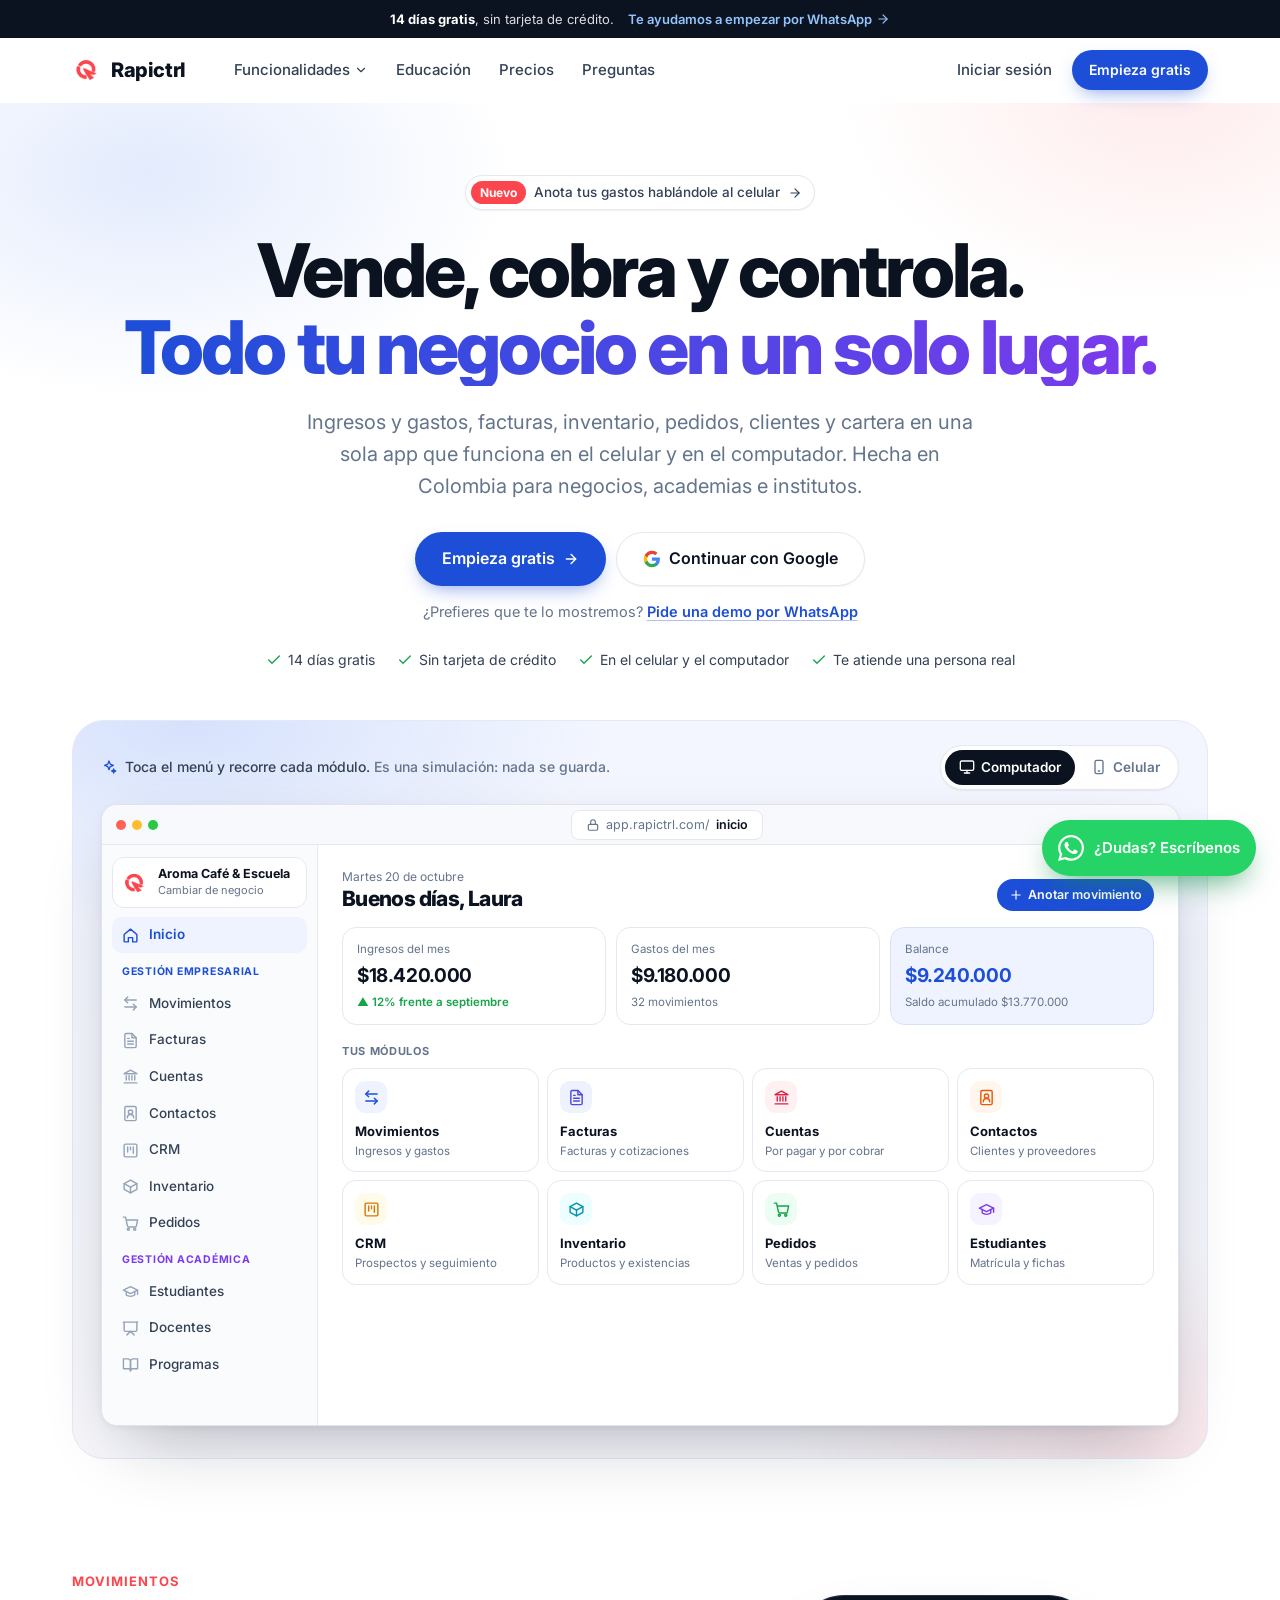
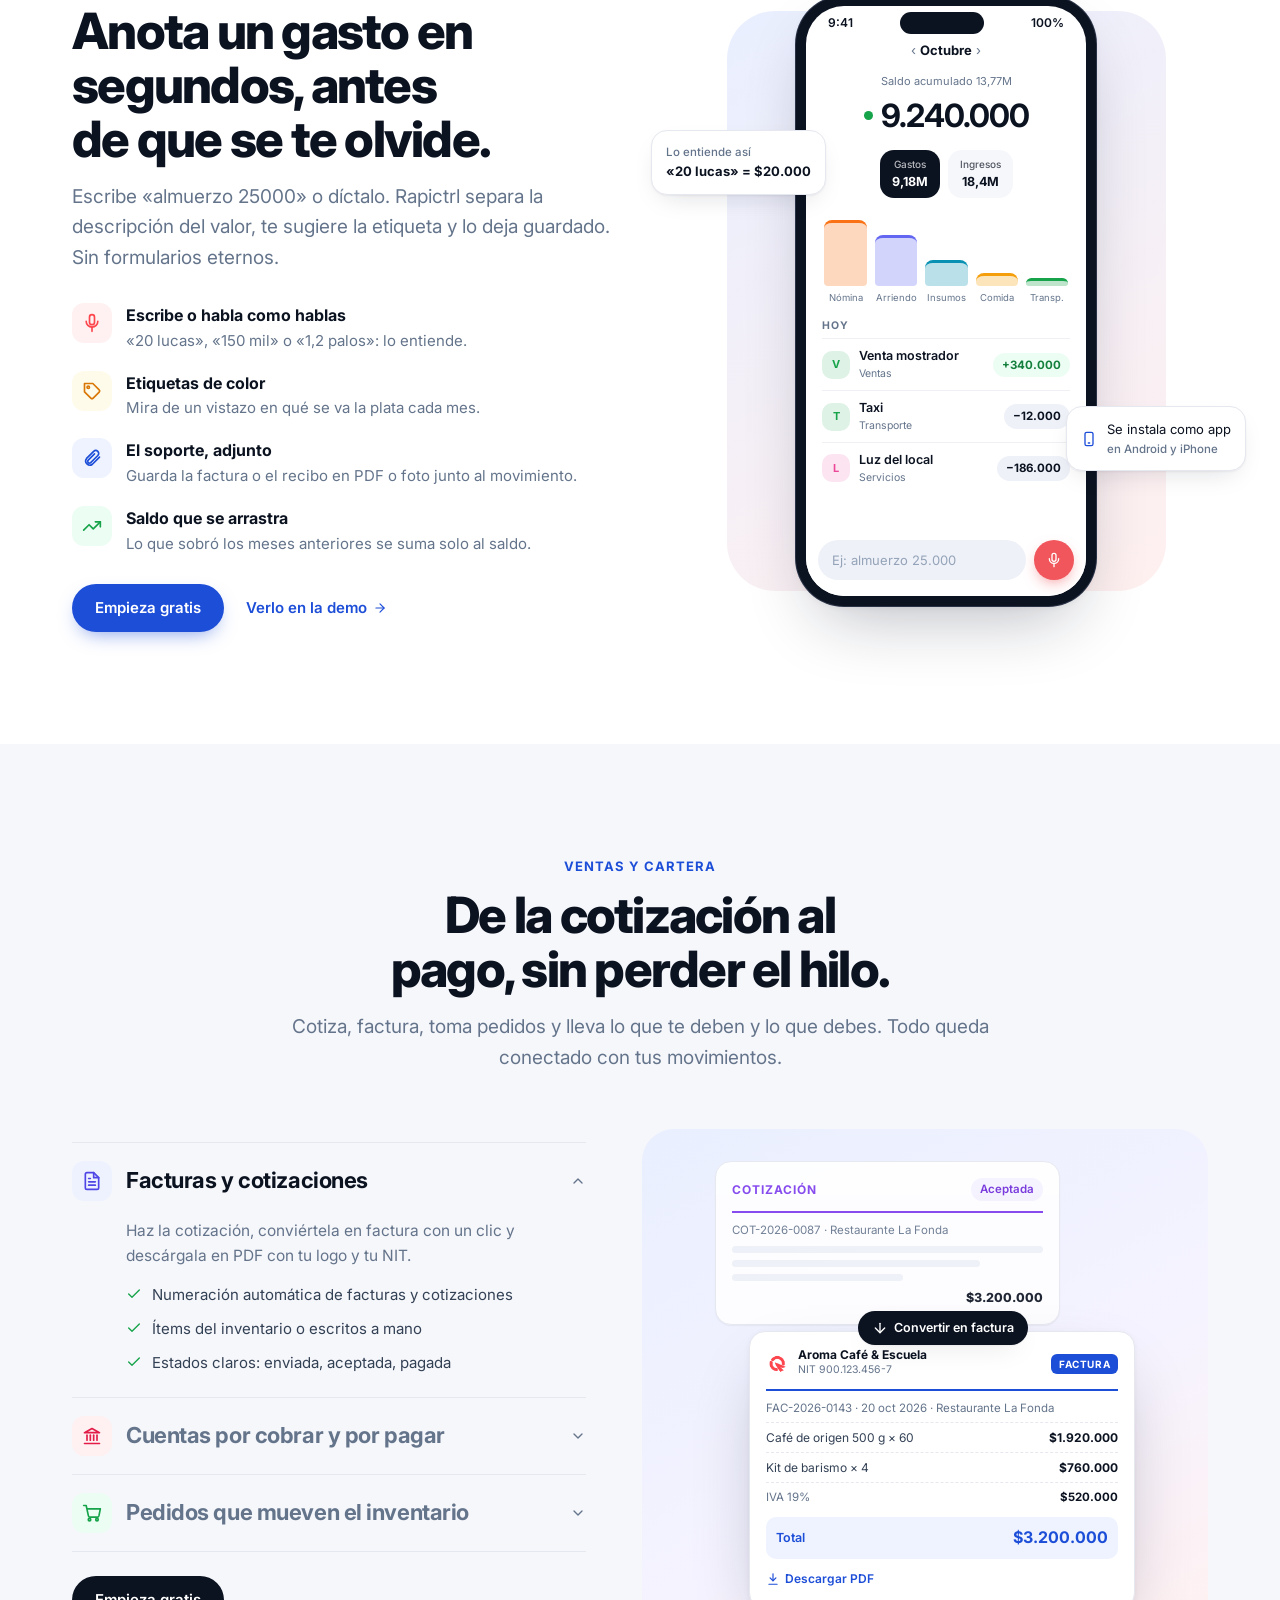
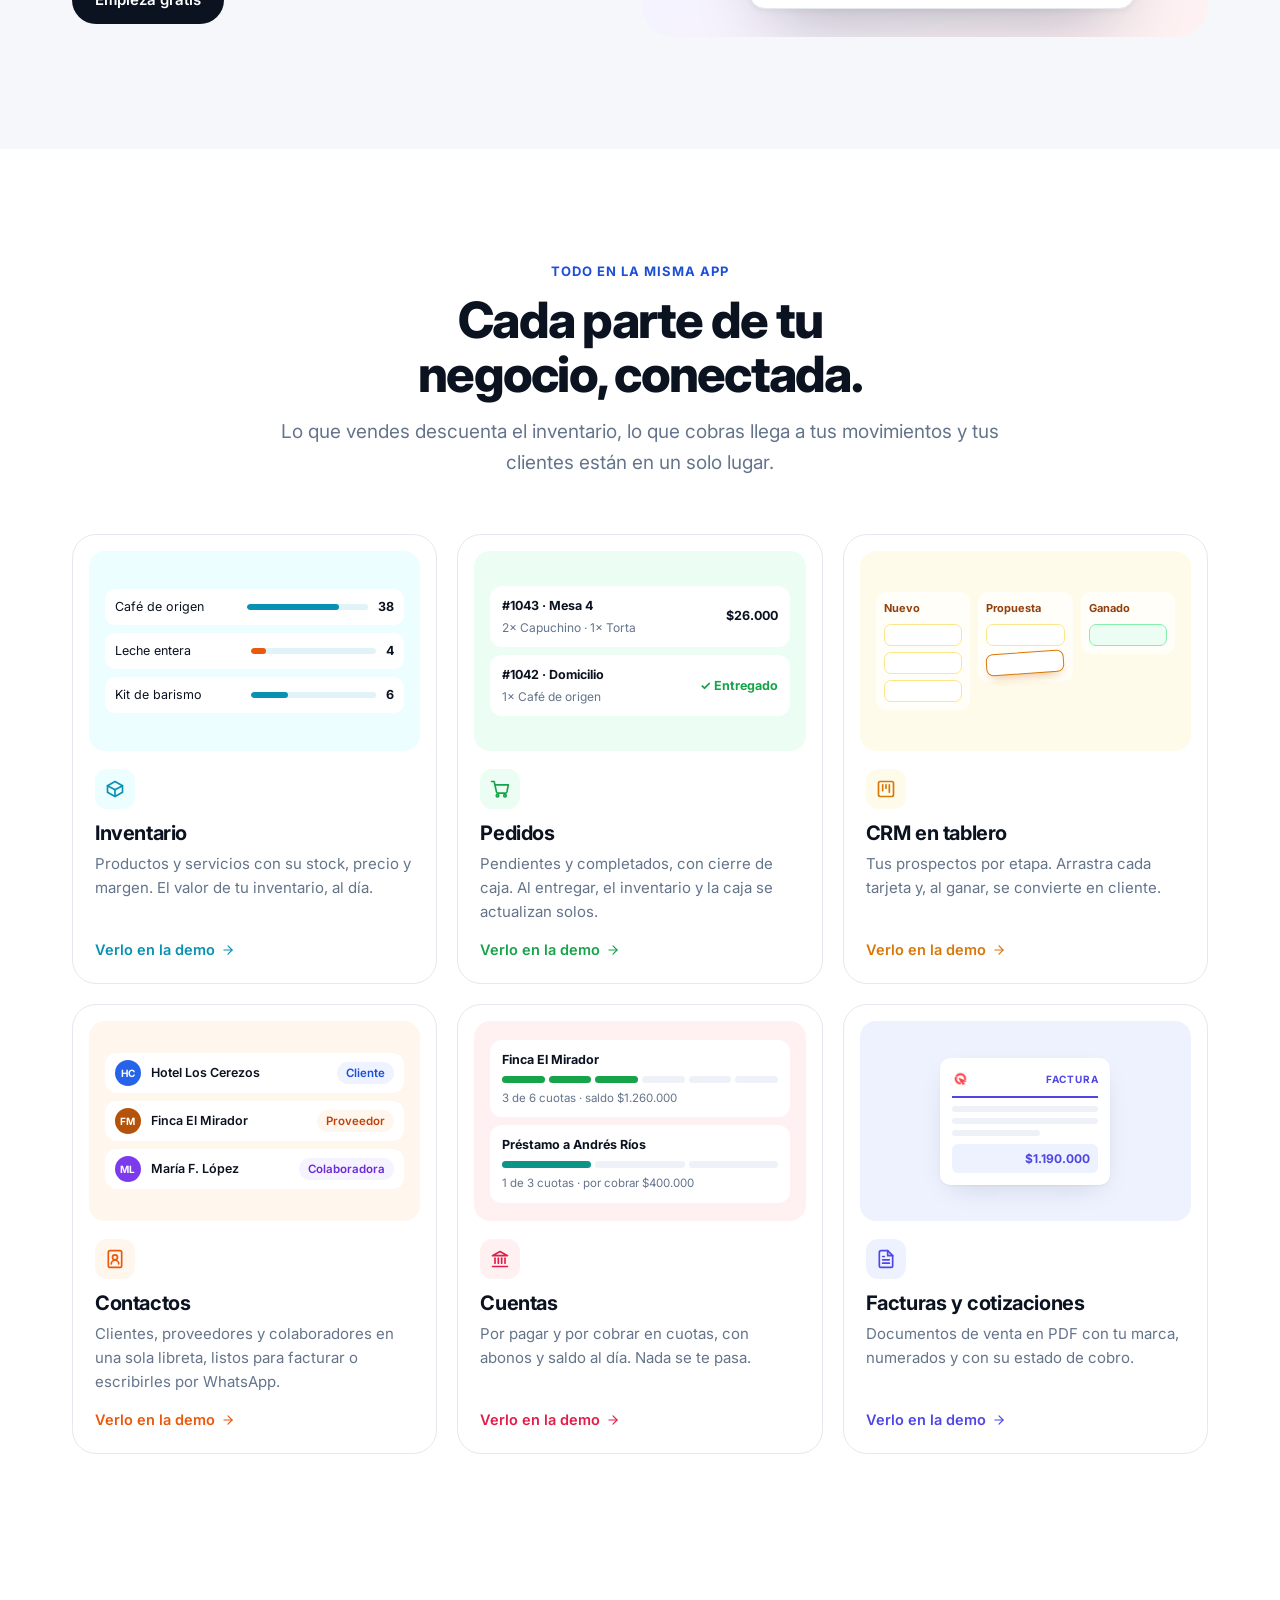
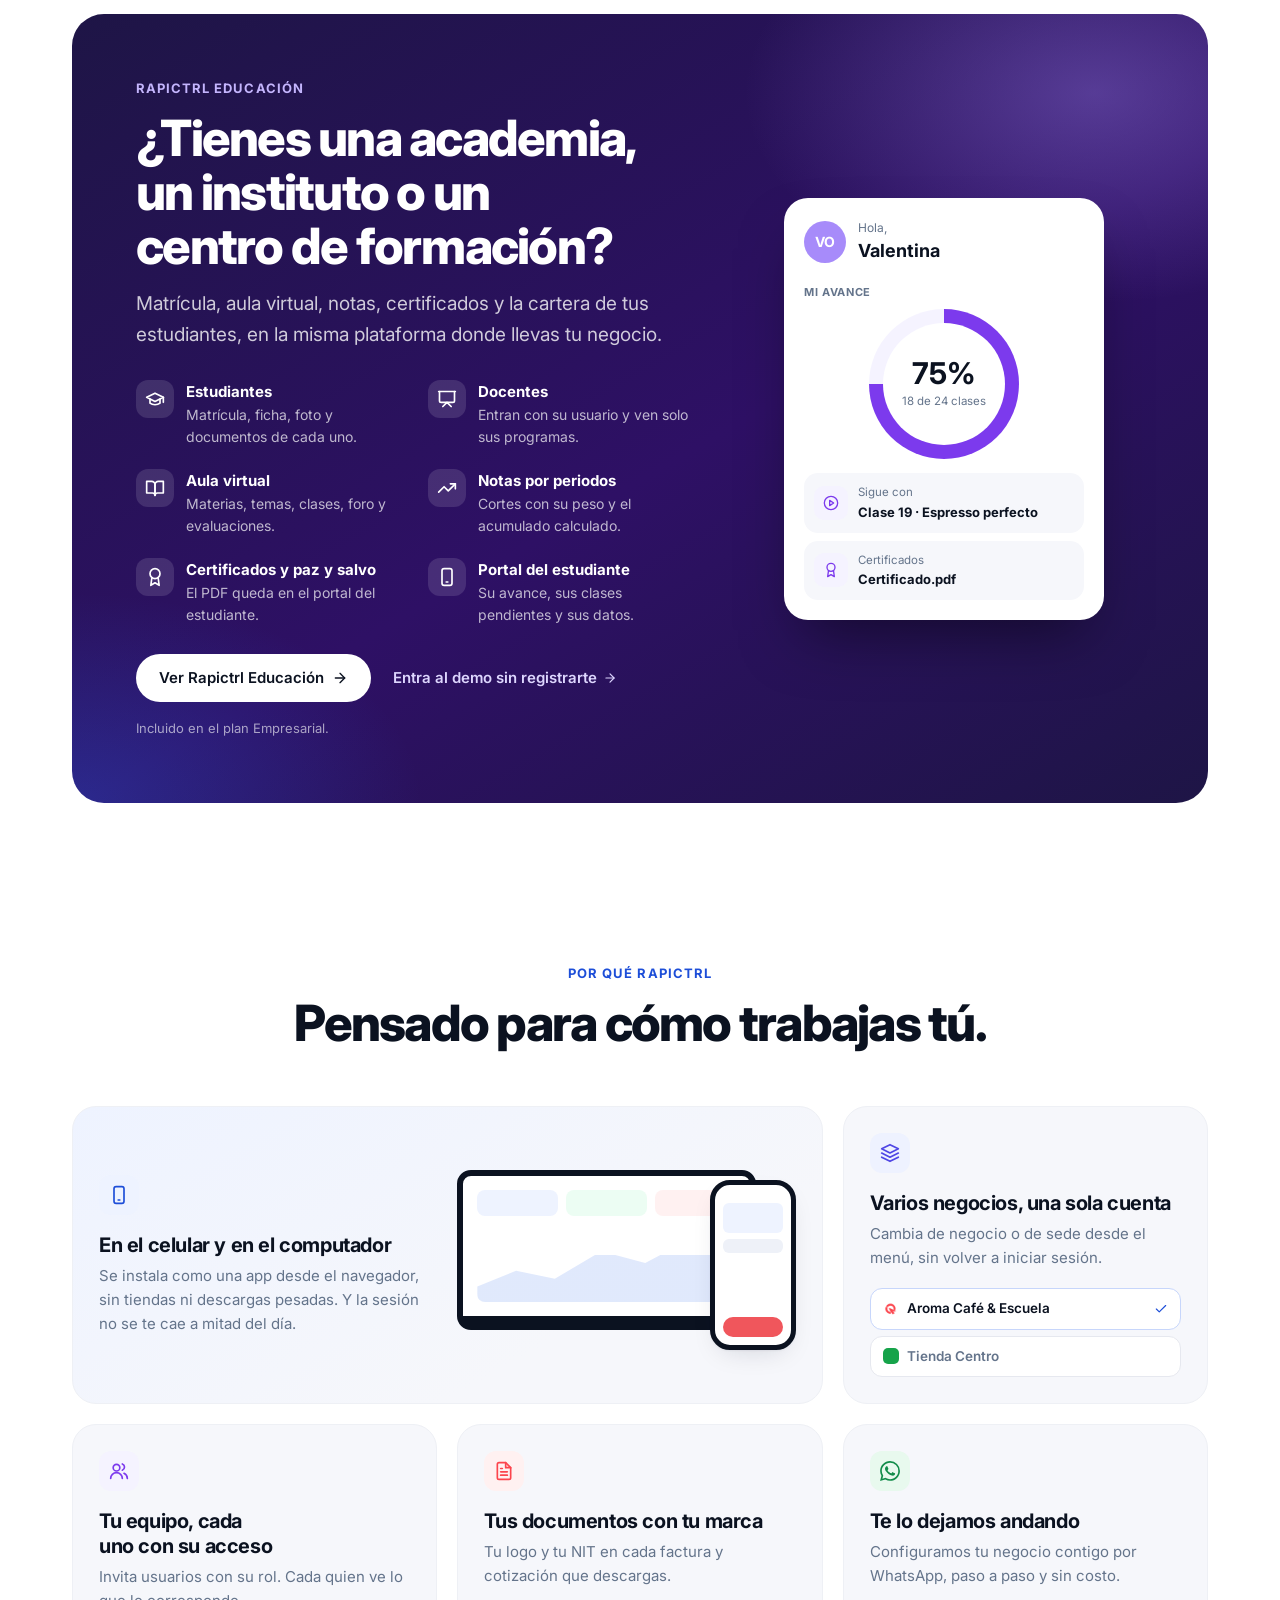
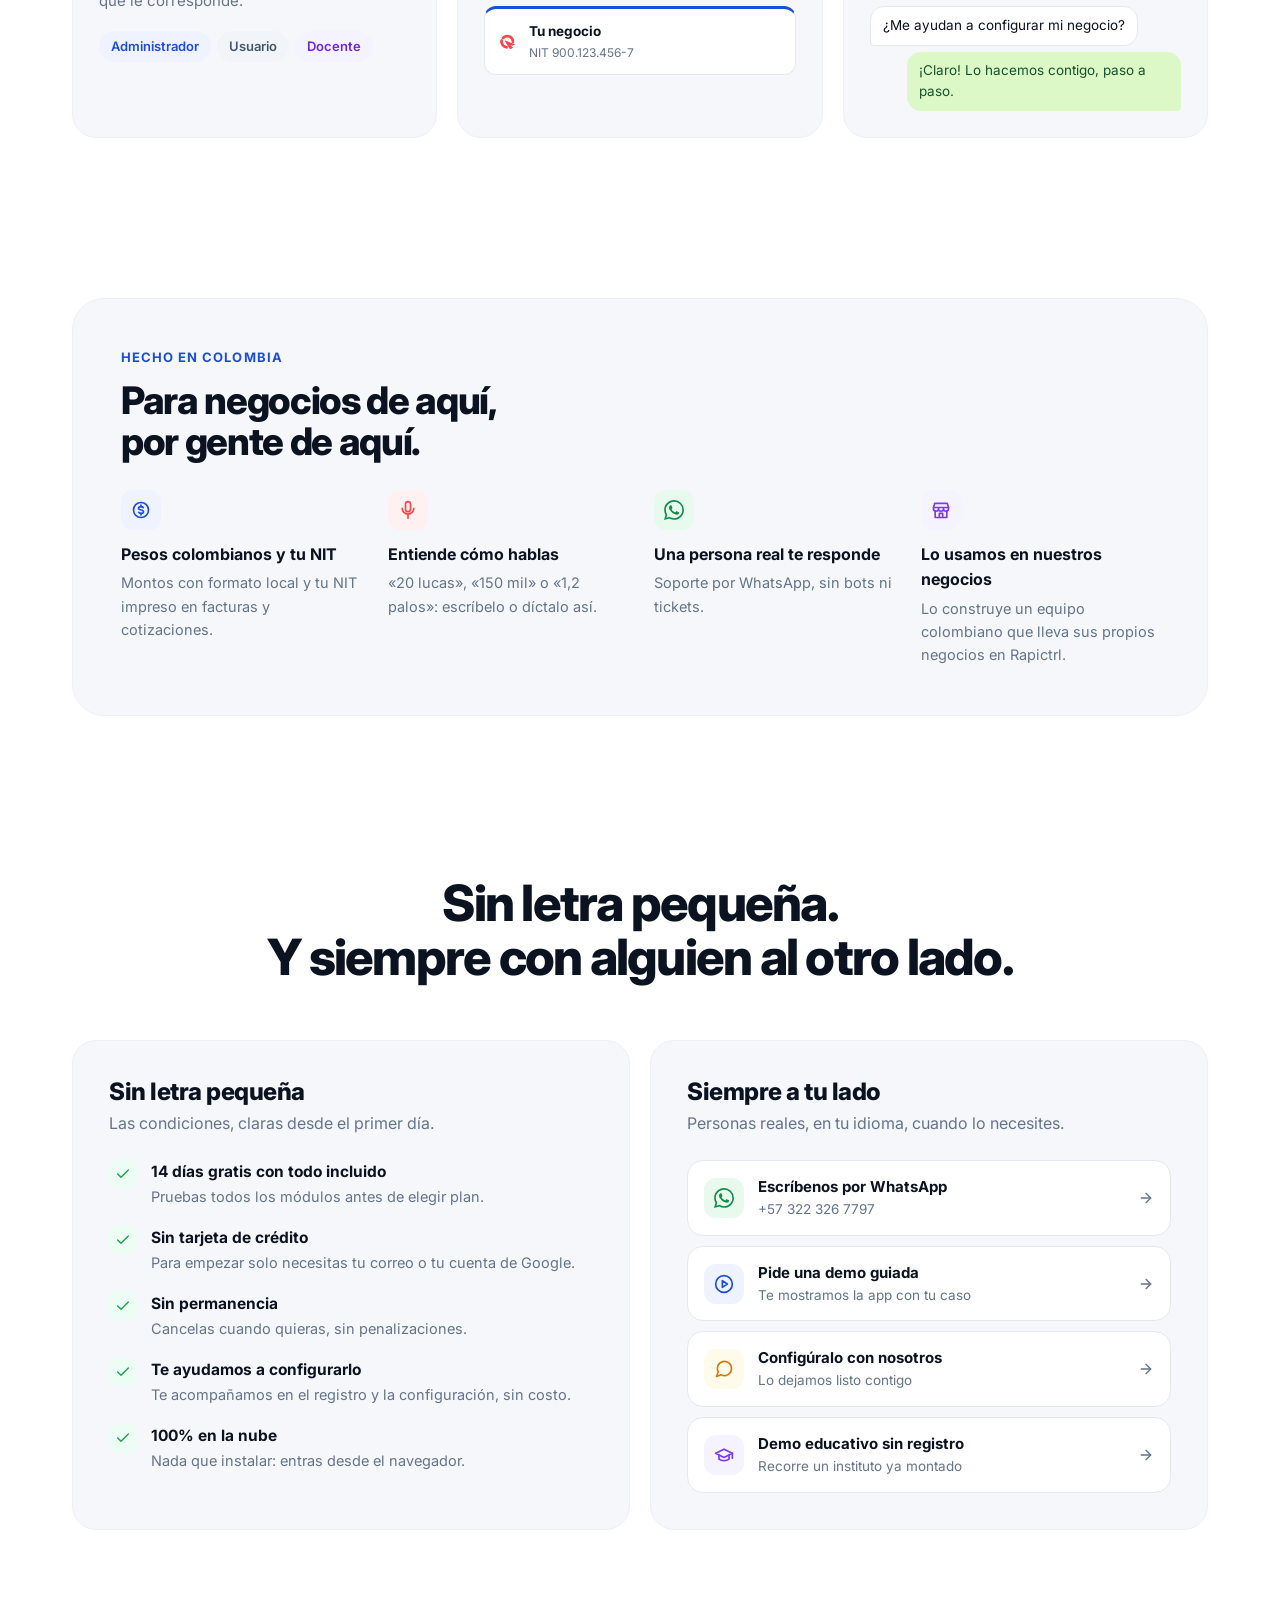
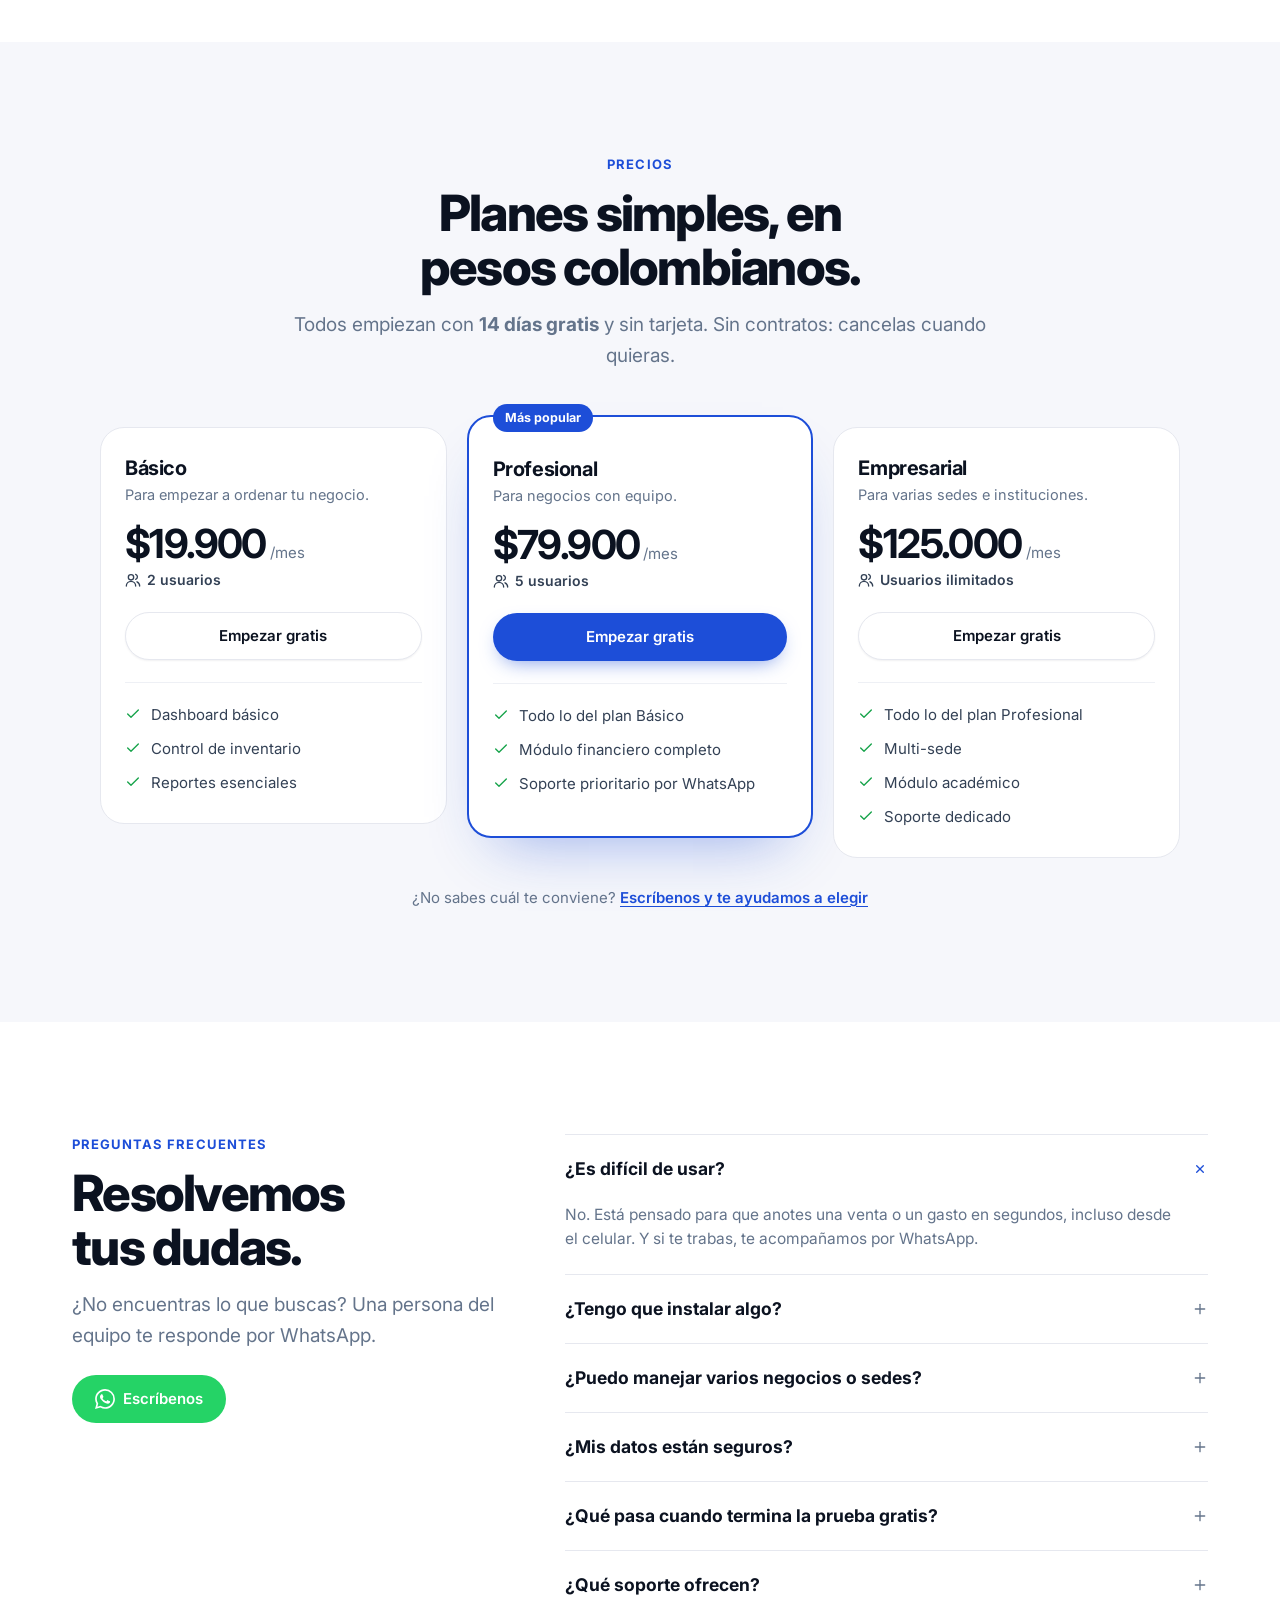
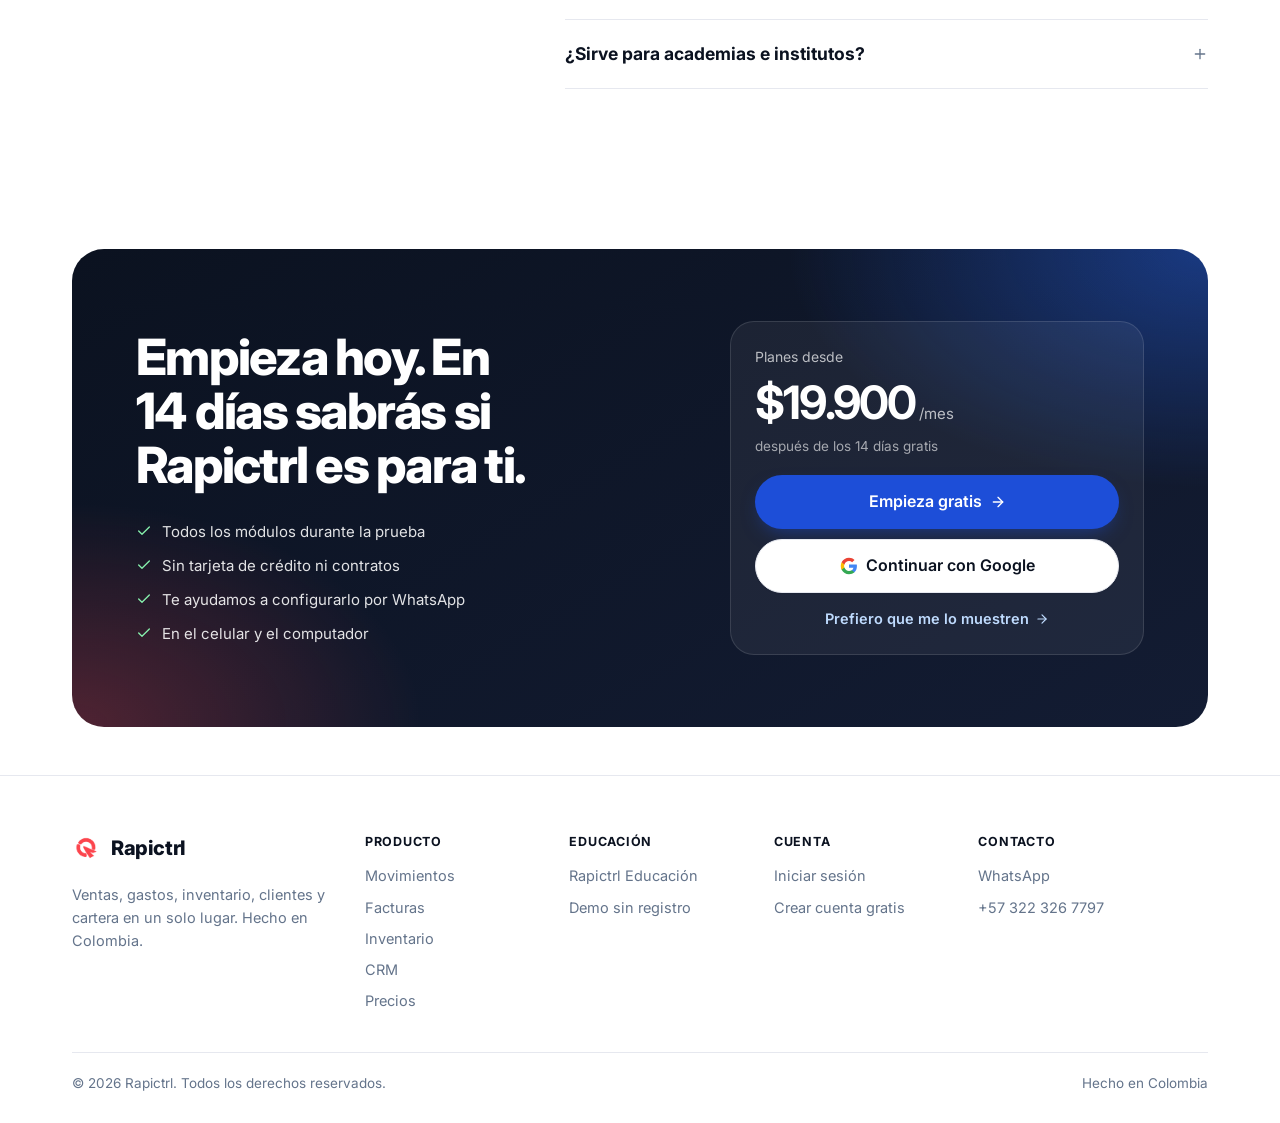
==== commit ddd0ab7b: "Rediseño de la landing principal (estructura tipo Holded) - Nueva index.html con hero, demo interact" ====
--- a/index.html
+++ b/index.html
@@ -1,15 +1,16 @@
 <!DOCTYPE html>
-<html lang="es">
+<html lang="es" class="no-js">
 <head>
   <meta charset="UTF-8" />
   <meta name="viewport" content="width=device-width, initial-scale=1.0" />
-  <title>Rapictrl | Conoce el Estado Exacto de tu Negocio en Tiempo Real</title>
-  <meta name="description" content="Rapictrl te da visibilidad total sobre tus finanzas, inventario y rentabilidad. Sabe exactamente en qué punto está tu negocio, en todo momento. Prueba 14 días gratis." />
-  <meta name="keywords" content="software administrativo, gestión financiera, control de inventario, software para pymes, Rapictrl" />
+  <title>Rapictrl | Ventas, gastos, inventario y clientes en un solo lugar</title>
+  <meta name="description" content="Rapictrl reúne ingresos y gastos, facturas y cotizaciones, inventario, pedidos, CRM y cartera en una sola app para el celular y el computador. Prueba 14 días gratis, sin tarjeta." />
+  <meta name="keywords" content="software para negocios, control de gastos, facturas y cotizaciones, inventario, pedidos, CRM, cuentas por cobrar, software para academias, Rapictrl, Colombia" />
+  <meta name="theme-color" content="#ffffff" />
 
   <!-- Open Graph -->
-  <meta property="og:title" content="Rapictrl | Conoce el Estado Exacto de tu Negocio" />
-  <meta property="og:description" content="Finanzas, inventario y reportes en un solo lugar. Toma decisiones con datos reales, no con suposiciones." />
+  <meta property="og:title" content="Rapictrl | Todo tu negocio en un solo lugar" />
+  <meta property="og:description" content="Ingresos y gastos, facturas, inventario, pedidos, clientes y cartera en una sola app. 14 días gratis, sin tarjeta." />
   <meta property="og:type" content="website" />
   <meta property="og:url" content="https://rapictrl.com" />
   <meta property="og:image" content="https://rapictrl.com/PORTADA.png" />
@@ -20,720 +21,996 @@
   <link rel="apple-touch-icon" href="logo.png" />
   <link rel="preconnect" href="https://fonts.googleapis.com" />
   <link rel="preconnect" href="https://fonts.gstatic.com" crossorigin />
-  <link href="https://fonts.googleapis.com/css2?family=Inter:wght@400;500;600;700;800;900&family=Plus+Jakarta+Sans:wght@500;600;700;800&display=swap" rel="stylesheet" />
-  <link rel="stylesheet" href="style.css" />
+  <link href="https://fonts.googleapis.com/css2?family=Inter:wght@400;500;600;700;800&display=swap" rel="stylesheet" />
+  <link rel="stylesheet" href="home.css" />
+  <script>document.documentElement.classList.replace('no-js', 'js');</script>
 </head>
 <body>
 
-  <!-- ═══════════════════════════════════════════════════════ HEADER -->
-  <header class="site-header" id="site-header">
-    <div class="container header-inner">
-      <a href="#hero" class="logo"><img src="logo.png" alt="Rapictrl" class="logo-mark" />Rapictrl</a>
-
-      <nav class="main-nav" id="main-nav">
-        <a href="#benefits">Beneficios</a>
-        <a href="#features">Funcionalidades</a>
-        <a href="#pricing">Precios</a>
-        <a href="#faq">FAQ</a>
-        <a href="educacion.html" class="nav-edu">Educación</a>
+  <!-- Íconos (trazo de 2px sobre 24x24). Se usan con <svg class="i"><use href="#i-..."/></svg> -->
+  <svg width="0" height="0" style="position:absolute" aria-hidden="true">
+    <symbol id="i-home" viewBox="0 0 24 24"><path d="M3 10.5 12 3l9 7.5V20a1 1 0 0 1-1 1h-5v-6H9v6H4a1 1 0 0 1-1-1z"/></symbol>
+    <symbol id="i-swap" viewBox="0 0 24 24"><path d="M8 3 4 7l4 4"/><path d="M4 7h16"/><path d="m16 21 4-4-4-4"/><path d="M20 17H4"/></symbol>
+    <symbol id="i-file" viewBox="0 0 24 24"><path d="M14 2H6a2 2 0 0 0-2 2v16a2 2 0 0 0 2 2h12a2 2 0 0 0 2-2V8z"/><path d="M14 2v6h6"/><path d="M16 13H8"/><path d="M16 17H8"/><path d="M10 9H8"/></symbol>
+    <symbol id="i-bank" viewBox="0 0 24 24"><path d="M3 21h18"/><path d="M6 17v-6"/><path d="M10 17v-6"/><path d="M14 17v-6"/><path d="M18 17v-6"/><path d="M12 3 21 8H3z"/></symbol>
+    <symbol id="i-contacts" viewBox="0 0 24 24"><rect x="4" y="2" width="16" height="20" rx="2"/><circle cx="12" cy="10" r="3"/><path d="M7.5 18a4.5 4.5 0 0 1 9 0"/></symbol>
+    <symbol id="i-kanban" viewBox="0 0 24 24"><rect x="3" y="3" width="18" height="18" rx="2"/><path d="M8 7v7"/><path d="M12 7v4"/><path d="M16 7v9"/></symbol>
+    <symbol id="i-box" viewBox="0 0 24 24"><path d="M21 8 12 3 3 8v8l9 5 9-5z"/><path d="m3 8 9 5 9-5"/><path d="M12 13v8"/></symbol>
+    <symbol id="i-cart" viewBox="0 0 24 24"><circle cx="9" cy="20" r="1.5"/><circle cx="18" cy="20" r="1.5"/><path d="M2 3h3l2.7 12.4a2 2 0 0 0 2 1.6h8.6a2 2 0 0 0 2-1.5L22 7H6"/></symbol>
+    <symbol id="i-cap" viewBox="0 0 24 24"><path d="M22 10 12 5 2 10l10 5z"/><path d="M6 12v5c3 2.5 9 2.5 12 0v-5"/><path d="M22 10v6"/></symbol>
+    <symbol id="i-board" viewBox="0 0 24 24"><path d="M2 3h20"/><path d="M3 3v11a2 2 0 0 0 2 2h14a2 2 0 0 0 2-2V3"/><path d="m7 21 5-5 5 5"/></symbol>
+    <symbol id="i-book" viewBox="0 0 24 24"><path d="M2 4h6a4 4 0 0 1 4 4v13a3 3 0 0 0-3-3H2z"/><path d="M22 4h-6a4 4 0 0 0-4 4v13a3 3 0 0 1 3-3h7z"/></symbol>
+    <symbol id="i-award" viewBox="0 0 24 24"><circle cx="12" cy="8" r="6"/><path d="M8.2 13.2 7 22l5-3 5 3-1.2-8.8"/></symbol>
+    <symbol id="i-check" viewBox="0 0 24 24"><path d="M20 6 9 17l-5-5"/></symbol>
+    <symbol id="i-arrow" viewBox="0 0 24 24"><path d="M5 12h14"/><path d="m12 5 7 7-7 7"/></symbol>
+    <symbol id="i-chev" viewBox="0 0 24 24"><path d="m6 9 6 6 6-6"/></symbol>
+    <symbol id="i-mic" viewBox="0 0 24 24"><rect x="9" y="2" width="6" height="12" rx="3"/><path d="M5 10a7 7 0 0 0 14 0"/><path d="M12 17v5"/></symbol>
+    <symbol id="i-plus" viewBox="0 0 24 24"><path d="M12 5v14"/><path d="M5 12h14"/></symbol>
+    <symbol id="i-search" viewBox="0 0 24 24"><circle cx="11" cy="11" r="7"/><path d="m20 20-3.5-3.5"/></symbol>
+    <symbol id="i-phone" viewBox="0 0 24 24"><rect x="6" y="2" width="12" height="20" rx="2.5"/><path d="M11 18h2"/></symbol>
+    <symbol id="i-monitor" viewBox="0 0 24 24"><rect x="2" y="3" width="20" height="14" rx="2"/><path d="M8 21h8"/><path d="M12 17v4"/></symbol>
+    <symbol id="i-spark" viewBox="0 0 24 24"><path d="M12 3l1.8 4.7 4.7 1.8-4.7 1.8L12 16l-1.8-4.7-4.7-1.8 4.7-1.8z"/><path d="M19 15l.8 2.2 2.2.8-2.2.8L19 21l-.8-2.2-2.2-.8 2.2-.8z"/></symbol>
+    <symbol id="i-shield" viewBox="0 0 24 24"><path d="M12 22s8-4 8-10V5l-8-3-8 3v7c0 6 8 10 8 10z"/><path d="m9 12 2 2 4-4"/></symbol>
+    <symbol id="i-layers" viewBox="0 0 24 24"><path d="m12 2 10 5-10 5L2 7z"/><path d="m2 17 10 5 10-5"/><path d="m2 12 10 5 10-5"/></symbol>
+    <symbol id="i-users" viewBox="0 0 24 24"><circle cx="9" cy="8" r="4"/><path d="M2 21a7 7 0 0 1 14 0"/><path d="M16 3.5a4 4 0 0 1 0 7.5"/><path d="M22 21a7 7 0 0 0-4-6.3"/></symbol>
+    <symbol id="i-clip" viewBox="0 0 24 24"><path d="m21 11-8.5 8.5a5 5 0 0 1-7-7L14 4a3.5 3.5 0 0 1 5 5l-8.5 8.5a2 2 0 0 1-3-3L15 7"/></symbol>
+    <symbol id="i-tag" viewBox="0 0 24 24"><path d="M20.6 13.4 13.4 20.6a2 2 0 0 1-2.8 0L3 13V3h10l7.6 7.6a2 2 0 0 1 0 2.8z"/><circle cx="7.5" cy="7.5" r="1.5"/></symbol>
+    <symbol id="i-trend" viewBox="0 0 24 24"><path d="m22 7-8.5 8.5-5-5L2 17"/><path d="M16 7h6v6"/></symbol>
+    <symbol id="i-download" viewBox="0 0 24 24"><path d="M12 3v12"/><path d="m7 10 5 5 5-5"/><path d="M5 21h14"/></symbol>
+    <symbol id="i-menu" viewBox="0 0 24 24"><path d="M4 6h16"/><path d="M4 12h16"/><path d="M4 18h16"/></symbol>
+    <symbol id="i-x" viewBox="0 0 24 24"><path d="M18 6 6 18"/><path d="m6 6 12 12"/></symbol>
+    <symbol id="i-lock" viewBox="0 0 24 24"><rect x="4" y="11" width="16" height="10" rx="2"/><path d="M8 11V7a4 4 0 0 1 8 0v4"/></symbol>
+    <symbol id="i-cloud" viewBox="0 0 24 24"><path d="M17.5 19a4.5 4.5 0 1 0-1.4-8.8A6 6 0 0 0 4.5 12 3.5 3.5 0 0 0 6 19z"/></symbol>
+    <symbol id="i-chat" viewBox="0 0 24 24"><path d="M21 11.5a8.5 8.5 0 0 1-12.6 7.4L3 21l2.1-5.4A8.5 8.5 0 1 1 21 11.5z"/></symbol>
+    <symbol id="i-play" viewBox="0 0 24 24"><circle cx="12" cy="12" r="10"/><path d="m10 8 6 4-6 4z"/></symbol>
+    <symbol id="i-login" viewBox="0 0 24 24"><path d="M15 3h4a2 2 0 0 1 2 2v14a2 2 0 0 1-2 2h-4"/><path d="m10 17 5-5-5-5"/><path d="M15 12H3"/></symbol>
+    <symbol id="i-store" viewBox="0 0 24 24"><path d="M3 9 4.5 4h15L21 9"/><path d="M3 9h18v1.5a3 3 0 0 1-6 0 3 3 0 0 1-6 0 3 3 0 0 1-6 0z"/><path d="M5 13v8h14v-8"/><path d="M10 21v-5h4v5"/></symbol>
+    <symbol id="i-coin" viewBox="0 0 24 24"><circle cx="12" cy="12" r="9"/><path d="M14.8 9.2A3 3 0 0 0 12 8c-1.7 0-3 .9-3 2s1.3 1.7 3 2 3 .9 3 2-1.3 2-3 2a3 3 0 0 1-2.8-1.2"/><path d="M12 6v2"/><path d="M12 16v2"/></symbol>
+    <symbol id="i-wa" viewBox="0 0 24 24"><path fill="currentColor" stroke="none" d="M17.472 14.382c-.297-.149-1.758-.867-2.03-.967-.273-.099-.471-.148-.67.15-.197.297-.767.966-.94 1.164-.173.199-.347.223-.644.075-.297-.15-1.255-.463-2.39-1.475-.883-.788-1.48-1.761-1.653-2.059-.173-.297-.018-.458.13-.606.134-.133.297-.347.446-.52.149-.174.198-.298.297-.497.1-.198.05-.371-.025-.52-.074-.149-.669-1.612-.916-2.207-.242-.579-.487-.5-.669-.51-.173-.008-.371-.01-.57-.01-.198 0-.52.074-.792.372-.272.297-1.04 1.016-1.04 2.479 0 1.462 1.065 2.875 1.213 3.074.149.198 2.096 3.2 5.077 4.487.709.306 1.262.489 1.694.625.712.227 1.36.195 1.871.118.571-.085 1.758-.719 2.006-1.413.248-.694.248-1.289.173-1.413-.074-.124-.272-.198-.57-.347m-5.421 7.403h-.004a9.87 9.87 0 01-5.031-1.378l-.361-.214-3.741.982.998-3.648-.235-.374a9.86 9.86 0 01-1.51-5.26c.001-5.45 4.436-9.884 9.888-9.884 2.64 0 5.122 1.03 6.988 2.898a9.825 9.825 0 012.893 6.994c-.003 5.45-4.437 9.884-9.885 9.884m8.413-18.297A11.815 11.815 0 0012.05 0C5.495 0 .16 5.335.157 11.892c0 2.096.547 4.142 1.588 5.945L.057 24l6.305-1.654a11.882 11.882 0 005.683 1.448h.005c6.554 0 11.89-5.335 11.893-11.893a11.821 11.821 0 00-3.48-8.413z"/></symbol>
+    <symbol id="i-google" viewBox="0 0 24 24"><path stroke="none" d="M22.56 12.25c0-.78-.07-1.53-.2-2.25H12v4.26h5.92c-.26 1.37-1.04 2.53-2.21 3.31v2.77h3.57c2.08-1.92 3.28-4.74 3.28-8.09z" fill="#4285F4"/><path stroke="none" d="M12 23c2.97 0 5.46-.98 7.28-2.66l-3.57-2.77c-.98.66-2.23 1.06-3.71 1.06-2.86 0-5.29-1.93-6.16-4.53H2.18v2.84C3.99 20.53 7.7 23 12 23z" fill="#34A853"/><path stroke="none" d="M5.84 14.09c-.22-.66-.35-1.36-.35-2.09s.13-1.43.35-2.09V7.07H2.18C1.43 8.55 1 10.22 1 12s.43 3.45 1.18 4.93l3.66-2.84z" fill="#FBBC05"/><path stroke="none" d="M12 5.38c1.62 0 3.06.56 4.21 1.64l3.15-3.15C17.45 2.09 14.97 1 12 1 7.7 1 3.99 3.47 2.18 7.07l3.66 2.84c.87-2.6 3.3-4.53 6.16-4.53z" fill="#EA4335"/></symbol>
+  </svg>
+
+  <a class="skip" href="#contenido">Saltar al contenido</a>
+
+  <!-- ═══════════════════════════════════════════════════════ BARRA SUPERIOR -->
+  <div class="promo">
+    <div class="wrap promo-inner">
+      <span><strong>14 días gratis</strong>, sin tarjeta de crédito.</span>
+      <a class="promo-link" href="https://wa.me/573223267797?text=Hola,%20quiero%20empezar%20con%20Rapictrl%20y%20necesito%20ayuda" target="_blank" rel="noopener" data-cta="promo">Te ayudamos a empezar por WhatsApp <svg class="i i-xs"><use href="#i-arrow"/></svg></a>
+    </div>
+  </div>
+
+  <!-- ═══════════════════════════════════════════════════════ ENCABEZADO -->
+  <header class="hdr" id="hdr">
+    <div class="wrap hdr-inner">
+      <a href="#inicio" class="brand"><img src="logo.png" alt="" width="30" height="30" />Rapictrl</a>
+
+      <nav class="nav" aria-label="Principal">
+        <div class="nav-dd">
+          <button class="nav-link nav-dd-btn" id="mega-btn" aria-expanded="false" aria-controls="mega">
+            Funcionalidades <svg class="i i-xs"><use href="#i-chev"/></svg>
+          </button>
+          <div class="mega" id="mega" hidden>
+            <div class="mega-col">
+              <p class="mega-label">Gestión del negocio</p>
+              <div class="mega-grid">
+                <a href="#demo" data-goto="movimientos" class="mega-item"><span class="ico ico-blue"><svg class="i"><use href="#i-swap"/></svg></span><span><b>Movimientos</b><small>Ingresos y gastos</small></span></a>
+                <a href="#demo" data-goto="facturas" class="mega-item"><span class="ico ico-indigo"><svg class="i"><use href="#i-file"/></svg></span><span><b>Facturas</b><small>Facturas y cotizaciones</small></span></a>
+                <a href="#demo" data-goto="cuentas" class="mega-item"><span class="ico ico-rose"><svg class="i"><use href="#i-bank"/></svg></span><span><b>Cuentas</b><small>Por cobrar y por pagar</small></span></a>
+                <a href="#demo" data-goto="contactos" class="mega-item"><span class="ico ico-orange"><svg class="i"><use href="#i-contacts"/></svg></span><span><b>Contactos</b><small>Clientes y proveedores</small></span></a>
+                <a href="#demo" data-goto="crm" class="mega-item"><span class="ico ico-amber"><svg class="i"><use href="#i-kanban"/></svg></span><span><b>CRM</b><small>Prospectos en tablero</small></span></a>
+                <a href="#demo" data-goto="inventario" class="mega-item"><span class="ico ico-cyan"><svg class="i"><use href="#i-box"/></svg></span><span><b>Inventario</b><small>Productos y existencias</small></span></a>
+                <a href="#demo" data-goto="pedidos" class="mega-item"><span class="ico ico-green"><svg class="i"><use href="#i-cart"/></svg></span><span><b>Pedidos</b><small>Ventas y caja</small></span></a>
+              </div>
+            </div>
+            <div class="mega-col mega-side">
+              <p class="mega-label">Educación</p>
+              <a href="#demo" data-goto="estudiantes" class="mega-item"><span class="ico ico-violet"><svg class="i"><use href="#i-cap"/></svg></span><span><b>Estudiantes</b><small>Matrícula y certificados</small></span></a>
+              <a href="#demo" data-goto="docentes" class="mega-item"><span class="ico ico-violet"><svg class="i"><use href="#i-board"/></svg></span><span><b>Docentes</b><small>Acceso a sus programas</small></span></a>
+              <a href="#demo" data-goto="programas" class="mega-item"><span class="ico ico-violet"><svg class="i"><use href="#i-book"/></svg></span><span><b>Programas</b><small>Aula virtual y notas</small></span></a>
+              <a href="educacion.html" class="mega-cta">Ver Rapictrl Educación <svg class="i i-xs"><use href="#i-arrow"/></svg></a>
+            </div>
+          </div>
+        </div>
+        <a class="nav-link" href="educacion.html">Educación</a>
+        <a class="nav-link" href="#precios">Precios</a>
+        <a class="nav-link" href="#preguntas">Preguntas</a>
       </nav>
 
-      <div class="header-actions">
-        <a href="https://app.rapictrl.com/login" class="btn-ghost">Iniciar Sesión</a>
-        <a href="https://wa.me/573223267797?text=Hola,%20quisiera%20una%20demo%20de%20Rapictrl" target="_blank" class="btn-outline">Solicitar Demo</a>
-        <a href="https://app.rapictrl.com/register" class="btn-primary">Empieza Gratis</a>
-      </div>
-
-      <button class="hamburger" id="hamburger" aria-label="Menú">
-        <span></span><span></span><span></span>
-      </button>
+      <div class="hdr-actions">
+        <a class="nav-link hdr-login" href="https://app.rapictrl.com/login">Iniciar sesión</a>
+        <a class="btn btn-primary btn-sm hdr-cta" href="https://app.rapictrl.com/register" data-cta="header">Empieza gratis</a>
+        <button class="burger" id="burger" aria-label="Abrir menú" aria-expanded="false" aria-controls="sheet">
+          <svg class="i i-open"><use href="#i-menu"/></svg><svg class="i i-close"><use href="#i-x"/></svg>
+        </button>
+      </div>
     </div>
 
-    <!-- Mobile menu -->
-    <div class="mobile-menu" id="mobile-menu">
-      <nav>
-        <a href="#benefits" class="mobile-link">Beneficios</a>
-        <a href="#features" class="mobile-link">Funcionalidades</a>
-        <a href="#pricing" class="mobile-link">Precios</a>
-        <a href="#faq" class="mobile-link">FAQ</a>
-        <a href="educacion.html" class="mobile-link">Educación</a>
-        <hr class="mobile-divider" />
-        <a href="https://app.rapictrl.com/login" class="mobile-link">Iniciar Sesión</a>
-        <a href="https://wa.me/573223267797?text=Hola,%20quisiera%20una%20demo%20de%20Rapictrl" target="_blank" class="btn-outline w-full text-center block">Solicitar Demo</a>
-        <a href="https://app.rapictrl.com/register" class="btn-primary w-full text-center block mt-2">Empieza Gratis</a>
-      </nav>
+    <!-- Menú del celular -->
+    <div class="sheet" id="sheet" hidden>
+      <div class="wrap sheet-inner">
+        <p class="mega-label">Funcionalidades</p>
+        <div class="sheet-grid">
+          <a href="#demo" data-goto="movimientos"><span class="ico ico-blue"><svg class="i"><use href="#i-swap"/></svg></span>Movimientos</a>
+          <a href="#demo" data-goto="facturas"><span class="ico ico-indigo"><svg class="i"><use href="#i-file"/></svg></span>Facturas</a>
+          <a href="#demo" data-goto="cuentas"><span class="ico ico-rose"><svg class="i"><use href="#i-bank"/></svg></span>Cuentas</a>
+          <a href="#demo" data-goto="contactos"><span class="ico ico-orange"><svg class="i"><use href="#i-contacts"/></svg></span>Contactos</a>
+          <a href="#demo" data-goto="crm"><span class="ico ico-amber"><svg class="i"><use href="#i-kanban"/></svg></span>CRM</a>
+          <a href="#demo" data-goto="inventario"><span class="ico ico-cyan"><svg class="i"><use href="#i-box"/></svg></span>Inventario</a>
+          <a href="#demo" data-goto="pedidos"><span class="ico ico-green"><svg class="i"><use href="#i-cart"/></svg></span>Pedidos</a>
+          <a href="#demo" data-goto="estudiantes"><span class="ico ico-violet"><svg class="i"><use href="#i-cap"/></svg></span>Académico</a>
+        </div>
+        <nav class="sheet-links" aria-label="Secciones">
+          <a href="educacion.html">Rapictrl Educación</a>
+          <a href="#precios">Precios</a>
+          <a href="#preguntas">Preguntas frecuentes</a>
+          <a href="https://app.rapictrl.com/login">Iniciar sesión</a>
+        </nav>
+        <div class="sheet-cta">
+          <a class="btn btn-primary btn-lg btn-block" href="https://app.rapictrl.com/register" data-cta="menu">Empieza gratis</a>
+          <a class="btn btn-light btn-lg btn-block" href="https://wa.me/573223267797?text=Hola,%20quisiera%20una%20demo%20de%20Rapictrl" target="_blank" rel="noopener" data-cta="menu-demo"><svg class="i i-wa"><use href="#i-wa"/></svg>Pedir una demo</a>
+        </div>
+      </div>
     </div>
   </header>
 
-  <main>
+  <main id="contenido">
 
     <!-- ═══════════════════════════════════════════════════════ HERO -->
-    <section class="hero" id="hero">
-      <div class="hero-glow"></div>
-      <div class="hero-glow-blue"></div>
-
-      <div class="container hero-inner">
-        <div class="hero-copy animate-on-scroll">
-          <div class="badge">✨ 14 días de prueba gratuita — sin tarjeta de crédito</div>
-          <h1>
-            Sabe exactamente en qué punto está tu negocio,
-            <span class="text-gradient">en todo momento</span>
-          </h1>
-          <p class="hero-sub">
-            Finanzas, inventario y reportes en un solo lugar. Toma decisiones con datos reales, no con suposiciones.
-          </p>
-          <div class="hero-actions">
-            <a href="https://wa.me/573223267797?text=Hola,%20quisiera%20una%20demo%20de%20Rapictrl" target="_blank" class="btn-white">
-              Solicitar Demo Gratuita <span class="arrow">→</span>
-            </a>
-            <a href="#pricing" class="btn-glass">Ver Planes y Precios</a>
-          </div>
-          <div class="hero-register">
-            <span class="hero-register-label">o empieza gratis ahora mismo</span>
-            <a href="https://app.rapictrl.com/register" class="btn-google">
-              <svg width="18" height="18" viewBox="0 0 24 24" fill="none"><path d="M22.56 12.25c0-.78-.07-1.53-.2-2.25H12v4.26h5.92c-.26 1.37-1.04 2.53-2.21 3.31v2.77h3.57c2.08-1.92 3.28-4.74 3.28-8.09z" fill="#4285F4"/><path d="M12 23c2.97 0 5.46-.98 7.28-2.66l-3.57-2.77c-.98.66-2.23 1.06-3.71 1.06-2.86 0-5.29-1.93-6.16-4.53H2.18v2.84C3.99 20.53 7.7 23 12 23z" fill="#34A853"/><path d="M5.84 14.09c-.22-.66-.35-1.36-.35-2.09s.13-1.43.35-2.09V7.07H2.18C1.43 8.55 1 10.22 1 12s.43 3.45 1.18 4.93l3.66-2.84z" fill="#FBBC05"/><path d="M12 5.38c1.62 0 3.06.56 4.21 1.64l3.15-3.15C17.45 2.09 14.97 1 12 1 7.7 1 3.99 3.47 2.18 7.07l3.66 2.84c.87-2.6 3.3-4.53 6.16-4.53z" fill="#EA4335"/></svg>
-              Empieza gratis con Google
-            </a>
-          </div>
-          <div class="trust-badges">
-            <span>✓ Sin tarjeta de crédito</span>
-            <span>✓ Sin contratos</span>
-            <span>✓ Cancela cuando quieras</span>
-          </div>
-        </div>
-
-        <!-- Mockup -->
-        <div class="hero-mockup-wrapper animate-on-scroll delay-2">
-        <div class="hero-mockup-inner">
-          <div class="mockup-browser">
-            <div class="mockup-chrome">
-              <div class="chrome-dots">
-                <div class="dot dot-red"></div>
-                <div class="dot dot-yellow"></div>
-                <div class="dot dot-green"></div>
+    <section class="hero" id="inicio">
+      <div class="wrap hero-inner">
+        <a class="pill-new rv" href="#registro"><span class="pill-tag">Nuevo</span>Anota tus gastos hablándole al celular <svg class="i i-xs"><use href="#i-arrow"/></svg></a>
+        <h1 class="hero-title rv">Vende, cobra y controla.<br /><span class="grad">Todo tu negocio en un solo lugar.</span></h1>
+        <p class="hero-sub rv">Ingresos y gastos, facturas, inventario, pedidos, clientes y cartera en una sola app que funciona en el celular y en el computador. Hecha en Colombia para negocios, academias e institutos.</p>
+        <div class="hero-cta rv">
+          <a class="btn btn-primary btn-lg" href="https://app.rapictrl.com/register" data-cta="hero">Empieza gratis <svg class="i i-sm"><use href="#i-arrow"/></svg></a>
+          <a class="btn btn-google btn-lg" href="https://app.rapictrl.com/register" data-cta="hero-google"><svg class="i i-g"><use href="#i-google"/></svg>Continuar con Google</a>
+        </div>
+        <p class="hero-alt rv">¿Prefieres que te lo mostremos? <a href="https://wa.me/573223267797?text=Hola,%20quisiera%20una%20demo%20de%20Rapictrl" target="_blank" rel="noopener" data-cta="hero-demo">Pide una demo por WhatsApp</a></p>
+        <ul class="trust rv">
+          <li><svg class="i i-sm"><use href="#i-check"/></svg>14 días gratis</li>
+          <li><svg class="i i-sm"><use href="#i-check"/></svg>Sin tarjeta de crédito</li>
+          <li><svg class="i i-sm"><use href="#i-check"/></svg>En el celular y el computador</li>
+          <li><svg class="i i-sm"><use href="#i-check"/></svg>Te atiende una persona real</li>
+        </ul>
+      </div>
+    </section>
+
+    <!-- ═══════════════════════════════════════════════════════ DEMO INTERACTIVA
+         Simulación de la app hecha con HTML: el menú cambia de pantalla y el
+         selector la muestra como computador o como celular. Cada pantalla se
+         reacomoda sola por ancho (container queries), así sirve en los dos. -->
+    <section class="demo-sec" id="demo" aria-label="Recorrido por la app">
+      <div class="wrap">
+        <div class="demo rv" id="demo-app" data-view="desk">
+          <div class="demo-bar">
+            <p class="demo-hint"><svg class="i i-sm"><use href="#i-spark"/></svg><span>Toca el menú y recorre cada módulo. <span class="muted">Es una simulación: nada se guarda.</span></span></p>
+            <div class="seg" role="group" aria-label="Ver la app como">
+              <button class="seg-btn is-on" data-view="desk" aria-pressed="true"><svg class="i i-sm"><use href="#i-monitor"/></svg>Computador</button>
+              <button class="seg-btn" data-view="phone" aria-pressed="false"><svg class="i i-sm"><use href="#i-phone"/></svg>Celular</button>
+            </div>
+          </div>
+
+          <div class="demo-chips" aria-label="Módulos">
+            <button class="chip is-on" data-screen="inicio">Inicio</button>
+            <button class="chip" data-screen="movimientos">Movimientos</button>
+            <button class="chip" data-screen="facturas">Facturas</button>
+            <button class="chip" data-screen="cuentas">Cuentas</button>
+            <button class="chip" data-screen="contactos">Contactos</button>
+            <button class="chip" data-screen="crm">CRM</button>
+            <button class="chip" data-screen="inventario">Inventario</button>
+            <button class="chip" data-screen="pedidos">Pedidos</button>
+            <button class="chip chip-edu" data-screen="estudiantes">Estudiantes</button>
+            <button class="chip chip-edu" data-screen="docentes">Docentes</button>
+            <button class="chip chip-edu" data-screen="programas">Programas</button>
+          </div>
+
+          <div class="device">
+            <div class="chrome">
+              <span class="dots"><i></i><i></i><i></i></span>
+              <span class="url"><svg class="i i-xs"><use href="#i-lock"/></svg>app.rapictrl.com/<b id="demo-url">inicio</b></span>
+            </div>
+            <div class="phone-status"><span>9:41</span><span class="notch"></span><span>100%</span></div>
+
+            <div class="app">
+              <aside class="app-nav">
+                <div class="biz">
+                  <img src="logo.png" alt="" width="28" height="28" />
+                  <span><b>Aroma Café &amp; Escuela</b><small>Cambiar de negocio</small></span>
+                </div>
+                <button class="an-item is-on" data-screen="inicio"><svg class="i"><use href="#i-home"/></svg>Inicio</button>
+                <p class="an-label">Gestión empresarial</p>
+                <button class="an-item" data-screen="movimientos"><svg class="i"><use href="#i-swap"/></svg>Movimientos</button>
+                <button class="an-item" data-screen="facturas"><svg class="i"><use href="#i-file"/></svg>Facturas</button>
+                <button class="an-item" data-screen="cuentas"><svg class="i"><use href="#i-bank"/></svg>Cuentas</button>
+                <button class="an-item" data-screen="contactos"><svg class="i"><use href="#i-contacts"/></svg>Contactos</button>
+                <button class="an-item" data-screen="crm"><svg class="i"><use href="#i-kanban"/></svg>CRM</button>
+                <button class="an-item" data-screen="inventario"><svg class="i"><use href="#i-box"/></svg>Inventario</button>
+                <button class="an-item" data-screen="pedidos"><svg class="i"><use href="#i-cart"/></svg>Pedidos</button>
+                <p class="an-label an-label-edu">Gestión académica</p>
+                <button class="an-item an-edu" data-screen="estudiantes"><svg class="i"><use href="#i-cap"/></svg>Estudiantes</button>
+                <button class="an-item an-edu" data-screen="docentes"><svg class="i"><use href="#i-board"/></svg>Docentes</button>
+                <button class="an-item an-edu" data-screen="programas"><svg class="i"><use href="#i-book"/></svg>Programas</button>
+              </aside>
+
+              <div class="app-main" id="app-main">
+
+                <!-- ── Inicio ── -->
+                <section class="scr is-on" data-screen="inicio" aria-label="Inicio">
+                  <div class="s-head">
+                    <div><p class="s-kicker">Martes 20 de octubre</p><h3 class="s-title">Buenos días, Laura</h3></div>
+                    <span class="s-btn"><svg class="i i-xs"><use href="#i-plus"/></svg>Anotar movimiento</span>
+                  </div>
+                  <div class="kpis">
+                    <div class="kpi"><small>Ingresos del mes</small><b>$18.420.000</b><span class="d up">▲ 12% frente a septiembre</span></div>
+                    <div class="kpi"><small>Gastos del mes</small><b>$9.180.000</b><span class="d">32 movimientos</span></div>
+                    <div class="kpi kpi-blue"><small>Balance</small><b>$9.240.000</b><span class="d">Saldo acumulado $13.770.000</span></div>
+                  </div>
+                  <p class="s-label">Tus módulos</p>
+                  <div class="tiles">
+                    <button class="tile" data-goto="movimientos"><span class="ico ico-blue"><svg class="i"><use href="#i-swap"/></svg></span><b>Movimientos</b><small>Ingresos y gastos</small></button>
+                    <button class="tile" data-goto="facturas"><span class="ico ico-indigo"><svg class="i"><use href="#i-file"/></svg></span><b>Facturas</b><small>Facturas y cotizaciones</small></button>
+                    <button class="tile" data-goto="cuentas"><span class="ico ico-rose"><svg class="i"><use href="#i-bank"/></svg></span><b>Cuentas</b><small>Por pagar y por cobrar</small></button>
+                    <button class="tile" data-goto="contactos"><span class="ico ico-orange"><svg class="i"><use href="#i-contacts"/></svg></span><b>Contactos</b><small>Clientes y proveedores</small></button>
+                    <button class="tile" data-goto="crm"><span class="ico ico-amber"><svg class="i"><use href="#i-kanban"/></svg></span><b>CRM</b><small>Prospectos y seguimiento</small></button>
+                    <button class="tile" data-goto="inventario"><span class="ico ico-cyan"><svg class="i"><use href="#i-box"/></svg></span><b>Inventario</b><small>Productos y existencias</small></button>
+                    <button class="tile" data-goto="pedidos"><span class="ico ico-green"><svg class="i"><use href="#i-cart"/></svg></span><b>Pedidos</b><small>Ventas y pedidos</small></button>
+                    <button class="tile" data-goto="estudiantes"><span class="ico ico-violet"><svg class="i"><use href="#i-cap"/></svg></span><b>Estudiantes</b><small>Matrícula y fichas</small></button>
+                  </div>
+                </section>
+
+                <!-- ── Movimientos ── -->
+                <section class="scr" data-screen="movimientos" aria-label="Movimientos">
+                  <div class="s-head">
+                    <div><h3 class="s-title">Movimientos</h3><p class="s-sub">‹ Octubre 2026 ›</p></div>
+                    <div class="s-seg"><span class="is-on">Movimientos</span><span>Estadísticas</span></div>
+                  </div>
+                  <div class="split">
+                    <div class="mv-bal">
+                      <small>Balance del mes</small>
+                      <b class="mv-big"><i class="dot dot-pos"></i>$9.240.000</b>
+                      <div class="mv-tot">
+                        <span><small>Gastos</small>−$9.180.000</span>
+                        <span><small>Ingresos</small>+$18.420.000</span>
+                        <span><small>Saldo acumulado</small>$13.770.000</span>
+                      </div>
+                    </div>
+                    <div class="mv-quick">
+                      <small>Anota un movimiento</small>
+                      <div class="mv-input"><span>almuerzo 25000</span><span class="mic"><svg class="i i-xs"><use href="#i-mic"/></svg></span></div>
+                      <p class="mv-parse"><span class="tag t-gray">Gasto</span><span class="tag t-amber">● Comida</span><b>$25.000</b></p>
+                    </div>
+                  </div>
+                  <p class="s-label">¿En qué se fue la plata?</p>
+                  <div class="bars">
+                    <div class="bar" style="--h:100%;--c:#f97316"><b>3,6M</b><i></i><small>Nómina</small></div>
+                    <div class="bar" style="--h:78%;--c:#6366f1"><b>2,8M</b><i></i><small>Arriendo</small></div>
+                    <div class="bar" style="--h:39%;--c:#0891b2"><b>1,4M</b><i></i><small>Insumos</small></div>
+                    <div class="bar" style="--h:18%;--c:#f59e0b"><b>640K</b><i></i><small>Comida</small></div>
+                    <div class="bar" style="--h:12%;--c:#16a34a"><b>410K</b><i></i><small>Transporte</small></div>
+                    <div class="bar" style="--h:9%;--c:#ec4899"><b>330K</b><i></i><small>Servicios</small></div>
+                  </div>
+                  <div class="mv-list">
+                    <p class="mv-day">Hoy <span>+$315.000</span></p>
+                    <div class="mv-row"><span class="et" style="--c:#16a34a">V</span><span class="mv-d"><b>Venta mostrador</b><small>Efectivo · Ventas</small></span><span class="amt in">+$340.000</span></div>
+                    <div class="mv-row"><span class="et" style="--c:#f59e0b">C</span><span class="mv-d"><b>Almuerzo</b><small>Caja · Comida</small></span><span class="amt">−$25.000</span></div>
+                    <p class="mv-day">Ayer <span>−$1.610.000</span></p>
+                    <div class="mv-row"><span class="et" style="--c:#6366f1">A</span><span class="mv-d"><b>Arriendo del local</b><small>Banco · Arriendo · <svg class="i i-xs"><use href="#i-clip"/></svg> recibo.pdf</small></span><span class="amt">−$2.800.000</span></div>
+                    <div class="mv-row"><span class="et" style="--c:#16a34a">V</span><span class="mv-d"><b>Pago FAC-2026-0142</b><small>Banco · Ventas</small></span><span class="amt in">+$1.190.000</span></div>
+                  </div>
+                </section>
+
+                <!-- ── Facturas ── -->
+                <section class="scr" data-screen="facturas" aria-label="Facturas">
+                  <div class="s-head">
+                    <div><h3 class="s-title">Facturas</h3><p class="s-sub">Facturas y cotizaciones · Octubre 2026</p></div>
+                    <div class="s-actions"><div class="s-seg"><span class="is-on">Facturas</span><span>Cotizaciones</span></div><span class="s-btn"><svg class="i i-xs"><use href="#i-plus"/></svg>Nueva</span></div>
+                  </div>
+                  <div class="kpis">
+                    <div class="kpi"><small>Facturado en octubre</small><b>$24.600.000</b><span class="d">18 facturas</span></div>
+                    <div class="kpi kpi-green"><small>Pagadas</small><b>15</b><span class="d">$21.120.000</span></div>
+                    <div class="kpi kpi-orange"><small>Por cobrar</small><b>$3.480.000</b><span class="d">3 facturas</span></div>
+                  </div>
+                  <div class="split split-doc">
+                    <div class="tbl">
+                      <div class="tr th"><span>Número</span><span>Cliente</span><span class="hide-n">Fecha</span><span class="r">Total</span><span>Estado</span></div>
+                      <div class="tr"><span class="mono">FAC-2026-0142</span><span>Hotel Los Cerezos</span><span class="hide-n">18 oct</span><span class="r">$1.190.000</span><span><i class="tag t-green">Pagada</i></span></div>
+                      <div class="tr"><span class="mono">FAC-2026-0141</span><span>Juan Pérez</span><span class="hide-n">17 oct</span><span class="r">$450.000</span><span><i class="tag t-blue">Emitida</i></span></div>
+                      <div class="tr"><span class="mono">COT-2026-0087</span><span>Restaurante La Fonda</span><span class="hide-n">15 oct</span><span class="r">$3.200.000</span><span><i class="tag t-violet">Aceptada</i></span></div>
+                      <div class="tr"><span class="mono">COT-2026-0086</span><span>Oficinas Nova S.A.S.</span><span class="hide-n">14 oct</span><span class="r">$860.000</span><span><i class="tag t-orange">Enviada</i></span></div>
+                      <div class="tr"><span class="mono">FAC-2026-0139</span><span>Panadería San José</span><span class="hide-n">12 oct</span><span class="r">$780.000</span><span><i class="tag t-green">Pagada</i></span></div>
+                    </div>
+                    <div class="doc">
+                      <div class="doc-top"><img src="logo.png" alt="" width="26" height="26" /><span><b>Aroma Café &amp; Escuela</b><small>NIT 900.123.456-7</small></span><i class="doc-flag">FACTURA</i></div>
+                      <p class="doc-n">FAC-2026-0142 · 18 oct 2026</p>
+                      <p class="doc-to"><small>Para</small>Hotel Los Cerezos</p>
+                      <div class="doc-line"><span>Café de origen 500 g × 20</span><b>$640.000</b></div>
+                      <div class="doc-line"><span>Vasos 12 oz (paq. ×50) × 10</span><b>$360.000</b></div>
+                      <div class="doc-line doc-sm"><span>IVA 19%</span><b>$190.000</b></div>
+                      <div class="doc-total"><span>Total</span><b>$1.190.000</b></div>
+                      <span class="doc-dl"><svg class="i i-xs"><use href="#i-download"/></svg>Descargar PDF</span>
+                    </div>
+                  </div>
+                </section>
+
+                <!-- ── Cuentas ── -->
+                <section class="scr" data-screen="cuentas" aria-label="Cuentas">
+                  <div class="s-head">
+                    <div><h3 class="s-title">Cuentas</h3><div class="s-tabs"><span class="is-on">Por pagar</span><span>Por cobrar</span></div></div>
+                    <span class="s-btn"><svg class="i i-xs"><use href="#i-plus"/></svg>Nueva cuenta</span>
+                  </div>
+                  <div class="kpis">
+                    <div class="kpi kpi-red"><small>Total por pagar</small><b>$3.950.000</b><span class="d">3 obligaciones</span></div>
+                    <div class="kpi kpi-green"><small>Abonado este mes</small><b>$1.570.000</b><span class="d">5 abonos</span></div>
+                    <div class="kpi"><small>Próxima cuota</small><b>25 oct</b><span class="d">$420.000 · Finca El Mirador</span></div>
+                  </div>
+                  <div class="debts">
+                    <div class="debt">
+                      <span class="av" style="--c:#b45309">FM</span>
+                      <span class="debt-d"><b>Finca El Mirador</b><small>Café verde · 6 cuotas de $420.000</small></span>
+                      <span class="debt-p"><small>3 de 6 cuotas</small><i class="prog"><i style="width:50%"></i></i></span>
+                      <span class="debt-s"><small>Saldo</small><b>$1.260.000</b></span>
+                      <span class="s-btn s-btn-ghost hide-n">Abonar</span>
+                    </div>
+                    <div class="debt">
+                      <span class="av" style="--c:#0f766e">ED</span>
+                      <span class="debt-d"><b>Empaques del Valle</b><small>Vasos y tapas · 3 cuotas de $310.000</small></span>
+                      <span class="debt-p"><small>1 de 3 cuotas</small><i class="prog"><i style="width:33%"></i></i></span>
+                      <span class="debt-s"><small>Saldo</small><b>$620.000</b></span>
+                      <span class="s-btn s-btn-ghost hide-n">Abonar</span>
+                    </div>
+                    <div class="debt">
+                      <span class="av" style="--c:#4338ca">ML</span>
+                      <span class="debt-d"><b>Muebles para el local</b><small>12 cuotas de $230.000</small></span>
+                      <span class="debt-p"><small>3 de 12 cuotas</small><i class="prog"><i style="width:25%"></i></i></span>
+                      <span class="debt-s"><small>Saldo</small><b>$2.070.000</b></span>
+                      <span class="s-btn s-btn-ghost hide-n">Abonar</span>
+                    </div>
+                  </div>
+                  <div class="note note-teal"><svg class="i i-sm"><use href="#i-coin"/></svg><span><b>Por cobrar:</b> le prestaste $600.000 a Andrés Ríos en 3 cuotas. El egreso quedó registrado solo en Movimientos.</span></div>
+                </section>
+
+                <!-- ── Contactos ── -->
+                <section class="scr" data-screen="contactos" aria-label="Contactos">
+                  <div class="s-head">
+                    <div><h3 class="s-title">Contactos</h3><p class="s-sub">128 contactos</p></div>
+                    <div class="s-actions"><span class="s-search"><svg class="i i-xs"><use href="#i-search"/></svg>Buscar</span><span class="s-btn"><svg class="i i-xs"><use href="#i-plus"/></svg>Nuevo</span></div>
+                  </div>
+                  <div class="pills"><span class="is-on">Todos 128</span><span>Clientes 96</span><span>Proveedores 21</span><span>Colaboradores 11</span></div>
+                  <div class="people">
+                    <div class="person"><span class="av" style="--c:#2563eb">HC</span><span class="person-d"><b>Hotel Los Cerezos</b><small>Cliente desde marzo de 2025</small></span><i class="tag t-blue">Cliente</i><span class="hide-n muted">+57 310 ••• 42 18</span><span class="wa-dot"><svg class="i i-xs i-wa"><use href="#i-wa"/></svg></span></div>
+                    <div class="person"><span class="av" style="--c:#b45309">FM</span><span class="person-d"><b>Finca El Mirador</b><small>Café verde de origen</small></span><i class="tag t-orange">Proveedor</i><span class="hide-n muted">+57 315 ••• 07 63</span><span class="wa-dot"><svg class="i i-xs i-wa"><use href="#i-wa"/></svg></span></div>
+                    <div class="person"><span class="av" style="--c:#0891b2">JP</span><span class="person-d"><b>Juan Pérez</b><small>3 compras este mes</small></span><i class="tag t-blue">Cliente</i><span class="hide-n muted">+57 300 ••• 15 90</span><span class="wa-dot"><svg class="i i-xs i-wa"><use href="#i-wa"/></svg></span></div>
+                    <div class="person"><span class="av" style="--c:#7c3aed">ML</span><span class="person-d"><b>María Fernanda López</b><small>Barista · turnos de fin de semana</small></span><i class="tag t-violet">Colaboradora</i><span class="hide-n muted">+57 312 ••• 88 41</span><span class="wa-dot"><svg class="i i-xs i-wa"><use href="#i-wa"/></svg></span></div>
+                    <div class="person"><span class="av" style="--c:#0f766e">LP</span><span class="person-d"><b>Lácteos La Pradera</b><small>Leche y derivados</small></span><i class="tag t-orange">Proveedor</i><span class="hide-n muted">+57 318 ••• 23 05</span><span class="wa-dot"><svg class="i i-xs i-wa"><use href="#i-wa"/></svg></span></div>
+                  </div>
+                </section>
+
+                <!-- ── CRM ── -->
+                <section class="scr" data-screen="crm" aria-label="CRM">
+                  <div class="s-head">
+                    <div><h3 class="s-title">CRM</h3><p class="s-sub">Prospectos · $8.220.000 en juego</p></div>
+                    <div class="s-actions"><div class="s-seg"><span>Lista</span><span class="is-on">Tablero</span></div><span class="s-btn"><svg class="i i-xs"><use href="#i-plus"/></svg>Prospecto</span></div>
+                  </div>
+                  <div class="kb">
+                    <div class="kb-col"><p class="kb-h"><i style="--c:#64748b"></i>Nuevo <span>3</span></p>
+                      <div class="kb-card"><b>Sofía Martínez</b><small>Curso de barismo</small><span>$650.000 · hace 2 h</span></div>
+                      <div class="kb-card"><b>Cafetería Central</b><small>Café por mayor</small><span>$1.800.000 · hace 5 h</span></div>
+                      <div class="kb-card"><b>Daniel Torres</b><small>Taller de latte art</small><span>$360.000 · ayer</span></div>
+                    </div>
+                    <div class="kb-col"><p class="kb-h"><i style="--c:#2563eb"></i>Contactado <span>2</span></p>
+                      <div class="kb-card"><b>Oficinas Nova S.A.S.</b><small>Café para la oficina</small><span>$1.200.000 · ayer</span></div>
+                      <div class="kb-card"><b>Luisa Fernanda Gil</b><small>Curso de barismo</small><span>$650.000 · hace 2 días</span></div>
+                    </div>
+                    <div class="kb-col"><p class="kb-h"><i style="--c:#f59e0b"></i>Propuesta <span>2</span></p>
+                      <div class="kb-card kb-drag"><b>Restaurante La Fonda</b><small>Cotización COT-2026-0087</small><span>$3.200.000 · hoy</span></div>
+                      <div class="kb-card"><b>Isabela Cruz</b><small>Taller de latte art</small><span>$360.000 · hace 3 días</span></div>
+                    </div>
+                    <div class="kb-col kb-won"><p class="kb-h"><i style="--c:#16a34a"></i>Ganado <span>1</span></p>
+                      <div class="kb-card"><b>Juan Pérez</b><small>Kit de barismo</small><span class="won"><svg class="i i-xs"><use href="#i-check"/></svg>Ahora es cliente</span></div>
+                    </div>
+                  </div>
+                  <p class="s-foot">Arrastra una tarjeta para cambiarla de etapa. Al ganarla, el prospecto pasa a ser cliente.</p>
+                </section>
+
+                <!-- ── Inventario ── -->
+                <section class="scr" data-screen="inventario" aria-label="Inventario">
+                  <div class="s-head">
+                    <div><h3 class="s-title">Inventario</h3><p class="s-sub">46 productos y servicios</p></div>
+                    <span class="s-btn"><svg class="i i-xs"><use href="#i-plus"/></svg>Producto</span>
+                  </div>
+                  <div class="inv-hero">
+                    <div><small>Valor del inventario</small><b>$12.840.000</b></div>
+                    <div class="inv-flags"><i class="tag t-orange">1 con stock bajo</i><i class="tag t-red">1 agotado</i></div>
+                  </div>
+                  <div class="tbl tbl-inv">
+                    <div class="tr th"><span>Producto</span><span class="hide-n">Categoría</span><span>Stock</span><span class="r">Precio</span><span class="r hide-n">Margen</span></div>
+                    <div class="tr"><span><b>Café de origen 500 g</b></span><span class="hide-n"><i class="tag t-amber">Café</i></span><span>38</span><span class="r">$32.000</span><span class="r hide-n">42%</span></div>
+                    <div class="tr"><span><b>Café molido 250 g</b></span><span class="hide-n"><i class="tag t-amber">Café</i></span><span>24</span><span class="r">$18.000</span><span class="r hide-n">38%</span></div>
+                    <div class="tr"><span><b>Leche entera 1 L</b></span><span class="hide-n"><i class="tag t-cyan">Insumos</i></span><span class="warn">4 <i class="tag t-orange">Bajo</i></span><span class="r">$4.800</span><span class="r hide-n">—</span></div>
+                    <div class="tr"><span><b>Vasos 12 oz (paq. ×50)</b></span><span class="hide-n"><i class="tag t-gray">Empaques</i></span><span class="danger">0 <i class="tag t-red">Agotado</i></span><span class="r">$36.000</span><span class="r hide-n">30%</span></div>
+                    <div class="tr"><span><b>Kit de barismo</b></span><span class="hide-n"><i class="tag t-violet">Equipos</i></span><span>6</span><span class="r">$190.000</span><span class="r hide-n">35%</span></div>
+                  </div>
+                </section>
+
+                <!-- ── Pedidos ── -->
+                <section class="scr" data-screen="pedidos" aria-label="Pedidos">
+                  <div class="s-head">
+                    <div><h3 class="s-title">Pedidos</h3><div class="pills pills-inline"><span class="is-on">Pendientes 3</span><span>Completados 21</span></div></div>
+                    <div class="cash"><small>Caja actual</small><b>$1.240.000</b></div>
+                  </div>
+                  <div class="orders">
+                    <div class="order"><span class="order-n">#1043</span><span class="order-d"><b>Mesa 4</b><small>2× Capuchino · 1× Torta de zanahoria</small></span><b class="r">$26.000</b><span class="ok-btn"><svg class="i i-sm"><use href="#i-check"/></svg></span></div>
+                    <div class="order order-open"><span class="order-n">#1042</span><span class="order-d"><b>Domicilio · Juan Pérez</b><small>1× Café de origen 500 g</small></span><b class="r">$32.000</b><span class="ok-btn is-on"><svg class="i i-sm"><use href="#i-check"/></svg></span>
+                      <div class="pay">
+                        <p>¿Dónde entró el pago?</p>
+                        <div class="pay-chips"><span class="is-on">Efectivo</span><span>Transferencia</span><span>Datáfono</span></div>
+                        <small>Al completarlo se descuenta del inventario y queda el ingreso en Movimientos.</small>
+                      </div>
+                    </div>
+                    <div class="order"><span class="order-n">#1041</span><span class="order-d"><b>Para llevar</b><small>3× Tinto</small></span><b class="r">$9.000</b><span class="ok-btn"><svg class="i i-sm"><use href="#i-check"/></svg></span></div>
+                  </div>
+                </section>
+
+                <!-- ── Estudiantes ── -->
+                <section class="scr" data-screen="estudiantes" aria-label="Estudiantes">
+                  <div class="s-head">
+                    <div><h3 class="s-title">Estudiantes</h3><p class="s-sub">86 activos · 4 programas</p></div>
+                    <span class="s-btn s-btn-violet"><svg class="i i-xs"><use href="#i-plus"/></svg>Matricular</span>
+                  </div>
+                  <div class="split split-ficha">
+                    <div class="people">
+                      <div class="person is-sel"><span class="av" style="--c:#7c3aed">VO</span><span class="person-d"><b>Valentina Osorio</b><small>Barismo profesional</small></span><i class="tag t-green">Al día</i></div>
+                      <div class="person"><span class="av" style="--c:#db2777">SH</span><span class="person-d"><b>Santiago Herrera</b><small>Latte art</small></span><i class="tag t-orange">Debe $120.000</i></div>
+                      <div class="person"><span class="av" style="--c:#0891b2">CR</span><span class="person-d"><b>Camila Rojas</b><small>Administración de cafeterías</small></span><i class="tag t-green">Al día</i></div>
+                      <div class="person"><span class="av" style="--c:#4338ca">MG</span><span class="person-d"><b>Mateo Gómez</b><small>Barismo profesional</small></span><i class="tag t-violet">Graduado</i></div>
+                    </div>
+                    <div class="ficha">
+                      <div class="ficha-top"><span class="av av-lg" style="--c:#7c3aed">VO</span><span><b>Valentina Osorio</b><small>Barismo profesional</small></span></div>
+                      <div class="ficha-row"><small>Avance</small><span>18 de 24 clases</span></div>
+                      <i class="prog prog-violet"><i style="width:75%"></i></i>
+                      <div class="ficha-row"><small>Notas</small><span>Corte 1 <b>4,5</b> · Corte 2 <b>4,2</b></span></div>
+                      <div class="ficha-row"><small>Certificados</small><span class="file"><svg class="i i-xs"><use href="#i-award"/></svg>Certificado.pdf</span></div>
+                      <div class="ficha-row"><small>Paz y salvo</small><span><i class="tag t-green">Académico ✓</i> <i class="tag t-green">Financiero ✓</i></span></div>
+                    </div>
+                  </div>
+                </section>
+
+                <!-- ── Docentes ── -->
+                <section class="scr" data-screen="docentes" aria-label="Docentes">
+                  <div class="s-head">
+                    <div><h3 class="s-title">Docentes</h3><p class="s-sub">3 docentes</p></div>
+                    <span class="s-btn s-btn-violet"><svg class="i i-xs"><use href="#i-plus"/></svg>Docente</span>
+                  </div>
+                  <div class="teachers">
+                    <div class="teacher"><span class="av av-lg" style="--c:#db2777">CM</span><b>Carolina Méndez</b><i class="tag t-green">Acceso activo</i><p class="s-label">Programas</p><span class="chips-sm"><i>Barismo profesional</i><i>Latte art</i></span></div>
+                    <div class="teacher"><span class="av av-lg" style="--c:#0891b2">JS</span><b>Jorge Salazar</b><i class="tag t-green">Acceso activo</i><p class="s-label">Programas</p><span class="chips-sm"><i>Administración de cafeterías</i></span></div>
+                    <div class="teacher"><span class="av av-lg" style="--c:#b45309">PA</span><b>Paula Andrade</b><i class="tag t-gray">Sin acceso</i><p class="s-label">Programas</p><span class="chips-sm"><i>Latte art</i></span></div>
+                  </div>
+                  <div class="note note-violet"><svg class="i i-sm"><use href="#i-lock"/></svg><span>Cada docente entra con su propio usuario y ve solo sus programas: clases, foro, evaluaciones y notas.</span></div>
+                </section>
+
+                <!-- ── Programas ── -->
+                <section class="scr" data-screen="programas" aria-label="Programas">
+                  <div class="s-head">
+                    <div><p class="s-kicker">Programas ›</p><h3 class="s-title">Barismo profesional</h3><p class="s-sub">3 materias · 42 estudiantes · 2 docentes</p></div>
+                  </div>
+                  <div class="s-tabs s-tabs-violet"><span class="is-on">Materias</span><span>Estudiantes</span><span>Docentes</span><span>Foro</span></div>
+                  <div class="split split-prog">
+                    <div class="subjects">
+                      <div class="subject"><span class="sub-n">1</span><span class="sub-d"><b>Fundamentos del café</b><small>4 temas · 12 clases · evaluación final</small><i class="prog prog-violet"><i style="width:100%"></i></i></span></div>
+                      <div class="subject"><span class="sub-n">2</span><span class="sub-d"><b>Métodos de extracción</b><small>3 temas · 8 clases</small><i class="prog prog-violet"><i style="width:60%"></i></i></span></div>
+                      <div class="subject"><span class="sub-n">3</span><span class="sub-d"><b>Servicio y atención</b><small>2 temas · 4 clases</small><i class="prog prog-violet"><i style="width:0%"></i></i></span></div>
+                    </div>
+                    <div class="periods">
+                      <p class="s-label">Notas por periodos</p>
+                      <div class="period"><span>Corte 1</span><b>30%</b></div>
+                      <div class="period"><span>Corte 2</span><b>30%</b></div>
+                      <div class="period"><span>Final</span><b>40%</b></div>
+                      <p class="periods-foot">Clases con video y presentaciones, foro por materia y evaluaciones en línea.</p>
+                    </div>
+                  </div>
+                </section>
+
               </div>
-              <div class="chrome-url">app.rapictrl.com/inicio</div>
-              <div class="live-badge">En vivo ●</div>
-            </div>
-            <div class="mockup-body">
-              <div class="mockup-sidebar">
-                <div class="sidebar-brand">R</div>
-                <div class="sidebar-icon active">
-                  <svg width="14" height="14" viewBox="0 0 24 24" fill="none" stroke="currentColor" stroke-width="2"><rect x="3" y="3" width="7" height="7"/><rect x="14" y="3" width="7" height="7"/><rect x="3" y="14" width="7" height="7"/><rect x="14" y="14" width="7" height="7"/></svg>
-                </div>
-                <div class="sidebar-icon">
-                  <svg width="14" height="14" viewBox="0 0 24 24" fill="none" stroke="currentColor" stroke-width="2"><path d="M20 7H4a2 2 0 00-2 2v6a2 2 0 002 2h16a2 2 0 002-2V9a2 2 0 00-2-2z"/><path d="M16 21V5a2 2 0 00-2-2h-4a2 2 0 00-2 2v16"/></svg>
-                </div>
-                <div class="sidebar-icon">
-                  <svg width="14" height="14" viewBox="0 0 24 24" fill="none" stroke="currentColor" stroke-width="2"><line x1="12" y1="1" x2="12" y2="23"/><path d="M17 5H9.5a3.5 3.5 0 000 7h5a3.5 3.5 0 010 7H6"/></svg>
-                </div>
-                <div class="sidebar-icon">
-                  <svg width="14" height="14" viewBox="0 0 24 24" fill="none" stroke="currentColor" stroke-width="2"><path d="M17 21v-2a4 4 0 00-4-4H5a4 4 0 00-4 4v2"/><circle cx="9" cy="7" r="4"/><path d="M23 21v-2a4 4 0 00-3-3.87M16 3.13a4 4 0 010 7.75"/></svg>
-                </div>
-                <div class="sidebar-icon">
-                  <svg width="14" height="14" viewBox="0 0 24 24" fill="none" stroke="currentColor" stroke-width="2"><polyline points="22 12 18 12 15 21 9 3 6 12 2 12"/></svg>
-                </div>
+
+              <nav class="phone-tabs" aria-label="Accesos rápidos">
+                <button data-screen="inicio" class="is-on"><svg class="i"><use href="#i-home"/></svg>Inicio</button>
+                <button data-screen="movimientos"><svg class="i"><use href="#i-swap"/></svg>Movimientos</button>
+                <button data-screen="pedidos"><svg class="i"><use href="#i-cart"/></svg>Pedidos</button>
+                <button data-screen="inventario"><svg class="i"><use href="#i-box"/></svg>Inventario</button>
+                <button data-screen="crm"><svg class="i"><use href="#i-kanban"/></svg>CRM</button>
+              </nav>
+            </div>
+          </div>
+        </div>
+      </div>
+    </section>
+
+    <!-- ═══════════════════════════════════════════════════════ MOVIMIENTOS (función estrella) -->
+    <section class="sec" id="registro">
+      <div class="wrap sp">
+        <div class="sp-copy rv">
+          <p class="eyebrow eyebrow-coral">Movimientos</p>
+          <h2 class="title">Anota un gasto en segundos, antes de que se te olvide.</h2>
+          <p class="lead">Escribe «almuerzo 25000» o díctalo. Rapictrl separa la descripción del valor, te sugiere la etiqueta y lo deja guardado. Sin formularios eternos.</p>
+          <ul class="feat">
+            <li><span class="ico ico-coral"><svg class="i"><use href="#i-mic"/></svg></span><div><b>Escribe o habla como hablas</b><p>«20 lucas», «150 mil» o «1,2 palos»: lo entiende.</p></div></li>
+            <li><span class="ico ico-amber"><svg class="i"><use href="#i-tag"/></svg></span><div><b>Etiquetas de color</b><p>Mira de un vistazo en qué se va la plata cada mes.</p></div></li>
+            <li><span class="ico ico-blue"><svg class="i"><use href="#i-clip"/></svg></span><div><b>El soporte, adjunto</b><p>Guarda la factura o el recibo en PDF o foto junto al movimiento.</p></div></li>
+            <li><span class="ico ico-green"><svg class="i"><use href="#i-trend"/></svg></span><div><b>Saldo que se arrastra</b><p>Lo que sobró los meses anteriores se suma solo al saldo.</p></div></li>
+          </ul>
+          <div class="cta-row">
+            <a class="btn btn-primary" href="https://app.rapictrl.com/register" data-cta="registro">Empieza gratis</a>
+            <a class="link-arrow" href="#demo" data-goto="movimientos">Verlo en la demo <svg class="i i-xs"><use href="#i-arrow"/></svg></a>
+          </div>
+        </div>
+
+        <div class="sp-visual rv">
+          <div class="sp-blob" aria-hidden="true"></div>
+          <div class="phone" id="sp-phone" aria-hidden="true">
+            <div class="ph-screen">
+              <div class="ph-status"><span>9:41</span><span class="ph-notch"></span><span>100%</span></div>
+              <p class="ph-period">‹ <b>Octubre</b> ›</p>
+              <div class="ph-bal"><small>Saldo acumulado 13,77M</small><b><i class="dot dot-pos"></i>9.240.000</b></div>
+              <div class="ph-tot"><span class="is-on"><small>Gastos</small>9,18M</span><span><small>Ingresos</small>18,4M</span></div>
+              <div class="ph-bars">
+                <span style="--h:100%;--c:#f97316"><i></i><small>Nómina</small></span>
+                <span style="--h:78%;--c:#6366f1"><i></i><small>Arriendo</small></span>
+                <span style="--h:40%;--c:#0891b2"><i></i><small>Insumos</small></span>
+                <span style="--h:20%;--c:#f59e0b"><i></i><small>Comida</small></span>
+                <span style="--h:13%;--c:#16a34a"><i></i><small>Transp.</small></span>
               </div>
-              <div class="mockup-main">
-                <div class="dash-topbar">
-                  <span class="dash-title">Dashboard · Mayo 2025</span>
-                </div>
-                <div class="stat-grid">
-                  <div class="stat-card stat-green">
-                    <div class="stat-label">Ingresos Hoy</div>
-                    <div class="stat-value">$2.847.000</div>
-                    <div class="stat-sub">↑ +12% vs ayer</div>
-                  </div>
-                  <div class="stat-card stat-red">
-                    <div class="stat-label">Gastos del Mes</div>
-                    <div class="stat-value">$1.240.000</div>
-                    <div class="stat-sub">Actualizado ahora</div>
-                  </div>
-                  <div class="stat-card stat-blue">
-                    <div class="stat-label">Utilidad Neta</div>
-                    <div class="stat-value">$1.607.000</div>
-                    <div class="stat-sub">Margen 56%</div>
-                  </div>
-                  <div class="stat-card stat-yellow">
-                    <div class="stat-label">Stock crítico</div>
-                    <div class="stat-value">3 productos</div>
-                    <div class="stat-sub">Requieren atención</div>
-                  </div>
-                </div>
-                <div class="chart-box">
-                  <div class="chart-title">Ingresos vs Gastos — últimos 7 días</div>
-                  <div class="chart-bars">
-                    <div class="bar-group"><div class="bar bar-in" style="height:55%"></div><div class="bar bar-ex" style="height:27%"></div></div>
-                    <div class="bar-group"><div class="bar bar-in" style="height:75%"></div><div class="bar bar-ex" style="height:37%"></div></div>
-                    <div class="bar-group"><div class="bar bar-in" style="height:48%"></div><div class="bar bar-ex" style="height:24%"></div></div>
-                    <div class="bar-group"><div class="bar bar-in" style="height:88%"></div><div class="bar bar-ex" style="height:44%"></div></div>
-                    <div class="bar-group"><div class="bar bar-in" style="height:65%"></div><div class="bar bar-ex" style="height:32%"></div></div>
-                    <div class="bar-group"><div class="bar bar-in" style="height:80%"></div><div class="bar bar-ex" style="height:40%"></div></div>
-                    <div class="bar-group"><div class="bar bar-in" style="height:92%"></div><div class="bar bar-ex" style="height:46%"></div></div>
-                  </div>
-                  <div class="chart-days">
-                    <span>L</span><span>M</span><span>X</span><span>J</span><span>V</span><span>S</span><span>D</span>
-                  </div>
-                </div>
-                <div class="txn-list">
-                  <div class="txn-title">Últimas Transacciones</div>
-                  <div class="txn-row"><span class="txn-desc">Venta #1042</span><span class="txn-amount income">+$340.000</span></div>
-                  <div class="txn-row"><span class="txn-desc">Proveedor ABC</span><span class="txn-amount expense">-$120.000</span></div>
-                  <div class="txn-row"><span class="txn-desc">Venta #1041</span><span class="txn-amount income">+$215.000</span></div>
-                </div>
+              <div class="ph-list" id="sp-list">
+                <p class="ph-day">Hoy</p>
+                <div class="ph-row"><span class="et" style="--c:#16a34a">V</span><span><b>Venta mostrador</b><small>Ventas</small></span><i class="in">+340.000</i></div>
+                <div class="ph-row"><span class="et" style="--c:#16a34a">T</span><span><b>Taxi</b><small>Transporte</small></span><i>−12.000</i></div>
+                <div class="ph-row"><span class="et" style="--c:#ec4899">L</span><span><b>Luz del local</b><small>Servicios</small></span><i>−186.000</i></div>
               </div>
-            </div>
-          </div>
-        </div>
-      </div>
-      </div>
-    </section>
-
-    <!-- ═══════════════════════════════════════════════════════ PAIN POINTS -->
-    <section class="section bg-white" id="pain">
-      <div class="container">
-        <div class="section-header animate-on-scroll">
-          <div class="section-eyebrow">¿Te suena familiar?</div>
-          <h2>Gestionar un negocio sin las herramientas correctas es agotador</h2>
-          <p class="section-sub">La mayoría de dueños de negocio toman decisiones importantes sin datos claros. Eso tiene un costo enorme.</p>
-        </div>
-
-        <div class="pain-grid">
-          <div class="pain-card animate-on-scroll delay-1">
-            <div class="pain-icon pain-orange">
-              <svg width="24" height="24" viewBox="0 0 24 24" fill="none" stroke="currentColor" stroke-width="2"><path d="M10.29 3.86L1.82 18a2 2 0 001.71 3h16.94a2 2 0 001.71-3L13.71 3.86a2 2 0 00-3.42 0z"/><line x1="12" y1="9" x2="12" y2="13"/><line x1="12" y1="17" x2="12.01" y2="17"/></svg>
-            </div>
-            <h3>¿Cuánto gané hoy?</h3>
-            <p>Terminas el día y no sabes exactamente si fuiste rentable. Revisas cuadernos, Excel o mensajes de WhatsApp buscando los números.</p>
-          </div>
-          <div class="pain-card animate-on-scroll delay-2">
-            <div class="pain-icon pain-red">
-              <svg width="24" height="24" viewBox="0 0 24 24" fill="none" stroke="currentColor" stroke-width="2"><path d="M20 7H4a2 2 0 00-2 2v6a2 2 0 002 2h16a2 2 0 002-2V9a2 2 0 00-2-2z"/><path d="M16 21V5a2 2 0 00-2-2h-4a2 2 0 00-2 2v16"/></svg>
-            </div>
-            <h3>El inventario es un misterio</h3>
-            <p>Pierdes ventas por no saber qué tienes. O descubres que tienes mercancía que lleva meses sin moverse y ya no vale lo mismo.</p>
-          </div>
-          <div class="pain-card animate-on-scroll delay-3">
-            <div class="pain-icon pain-purple">
-              <svg width="24" height="24" viewBox="0 0 24 24" fill="none" stroke="currentColor" stroke-width="2"><circle cx="12" cy="12" r="10"/><polyline points="12 6 12 12 16 14"/></svg>
-            </div>
-            <h3>Horas perdidas en reportes</h3>
-            <p>Cuando necesitas un resumen financiero para tomar una decisión, tardas horas compilando información que debería estar a un clic.</p>
-          </div>
-        </div>
-
-        <div class="pain-solution animate-on-scroll">
-          <p>Con Rapictrl, tienes la respuesta a todas esas preguntas <strong>en tiempo real, desde cualquier dispositivo.</strong></p>
-        </div>
-      </div>
-    </section>
-
-    <!-- ═══════════════════════════════════════════════════════ KEY BENEFIT -->
-    <section class="section bg-dark" id="realtime">
-      <div class="container">
-        <div class="feature-row">
-          <div class="feature-copy animate-on-scroll">
-            <div class="badge badge-blue">
-              <svg width="14" height="14" viewBox="0 0 24 24" fill="none" stroke="currentColor" stroke-width="2"><path d="M1 12s4-8 11-8 11 8 11 8-4 8-11 8-11-8-11-8z"/><circle cx="12" cy="12" r="3"/></svg>
-              Visibilidad total
-            </div>
-            <h2>Conoce el estado exacto de tu negocio, <span class="text-blue-400">en todo momento</span></h2>
-            <p>Tu dashboard en tiempo real te muestra los números que importan: ingresos del día, rentabilidad del mes, productos por agotarse y cuentas pendientes. Todo en una sola pantalla.</p>
-            <div class="feature-points">
-              <div class="feature-point">
-                <div class="feature-point-icon green">
-                  <svg width="16" height="16" viewBox="0 0 24 24" fill="none" stroke="currentColor" stroke-width="2"><polyline points="23 6 13.5 15.5 8.5 10.5 1 18"/><polyline points="17 6 23 6 23 12"/></svg>
-                </div>
-                <div>
-                  <strong>Ingresos y gastos actualizados al instante</strong>
-                  <p>Cada venta, cada egreso — reflejado de inmediato sin que tengas que hacer nada.</p>
-                </div>
+              <div class="ph-sheet" id="sp-sheet">
+                <small id="sp-tipo">Gasto</small>
+                <b id="sp-amt">$25.000</b>
+                <p><span id="sp-desc">Almuerzo</span><i class="tag" id="sp-tag">● Comida</i></p>
+                <span class="ph-save">Guardar</span>
               </div>
-              <div class="feature-point">
-                <div class="feature-point-icon yellow">
-                  <svg width="16" height="16" viewBox="0 0 24 24" fill="none" stroke="currentColor" stroke-width="2"><path d="M18 8A6 6 0 006 8c0 7-3 9-3 9h18s-3-2-3-9"/><path d="M13.73 21a2 2 0 01-3.46 0"/></svg>
-                </div>
-                <div>
-                  <strong>Alertas antes de que sea un problema</strong>
-                  <p>Stock bajo, pagos próximos a vencer, variaciones inusuales. Te avisamos primero.</p>
-                </div>
+              <div class="ph-input">
+                <span class="ph-field"><span id="sp-typed"></span><i class="caret"></i><span class="ph-ph" id="sp-ph">Ej: almuerzo 25.000</span></span>
+                <span class="ph-mic"><svg class="i i-sm"><use href="#i-mic"/></svg></span>
               </div>
-              <div class="feature-point">
-                <div class="feature-point-icon blue">
-                  <svg width="16" height="16" viewBox="0 0 24 24" fill="none" stroke="currentColor" stroke-width="2"><line x1="18" y1="20" x2="18" y2="10"/><line x1="12" y1="20" x2="12" y2="4"/><line x1="6" y1="20" x2="6" y2="14"/></svg>
-                </div>
-                <div>
-                  <strong>Reportes listos en un clic</strong>
-                  <p>Cierre del mes, resumen de ventas o informe de inventario en segundos.</p>
-                </div>
+            </div>
+          </div>
+          <div class="float-card fc-1" aria-hidden="true"><small>Lo entiende así</small><b>«20 lucas» = $20.000</b></div>
+          <div class="float-card fc-2" aria-hidden="true"><svg class="i i-sm"><use href="#i-phone"/></svg><span>Se instala como app<small>en Android y iPhone</small></span></div>
+        </div>
+      </div>
+    </section>
+
+    <!-- ═══════════════════════════════════════════════════════ VENTAS Y CARTERA (acordeón) -->
+    <section class="sec sec-soft" id="ventas">
+      <div class="wrap">
+        <div class="sec-head rv">
+          <p class="eyebrow">Ventas y cartera</p>
+          <h2 class="title">De la cotización al pago, sin perder el hilo.</h2>
+          <p class="lead">Cotiza, factura, toma pedidos y lleva lo que te deben y lo que debes. Todo queda conectado con tus movimientos.</p>
+        </div>
+
+        <div class="acc-wrap">
+          <div class="acc rv" id="acc">
+            <div class="acc-item is-open" data-vis="v-fact">
+              <button class="acc-btn" aria-expanded="true"><span class="ico ico-indigo"><svg class="i"><use href="#i-file"/></svg></span><span class="acc-t">Facturas y cotizaciones</span><svg class="i i-sm acc-chev"><use href="#i-chev"/></svg></button>
+              <div class="acc-panel"><div>
+                <p>Haz la cotización, conviértela en factura con un clic y descárgala en PDF con tu logo y tu NIT.</p>
+                <ul class="checks">
+                  <li><svg class="i i-sm"><use href="#i-check"/></svg>Numeración automática de facturas y cotizaciones</li>
+                  <li><svg class="i i-sm"><use href="#i-check"/></svg>Ítems del inventario o escritos a mano</li>
+                  <li><svg class="i i-sm"><use href="#i-check"/></svg>Estados claros: enviada, aceptada, pagada</li>
+                </ul>
+              </div></div>
+            </div>
+            <div class="acc-item" data-vis="v-cuentas">
+              <button class="acc-btn" aria-expanded="false"><span class="ico ico-rose"><svg class="i"><use href="#i-bank"/></svg></span><span class="acc-t">Cuentas por cobrar y por pagar</span><svg class="i i-sm acc-chev"><use href="#i-chev"/></svg></button>
+              <div class="acc-panel"><div>
+                <p>Registra lo que debes y lo que te deben en cuotas, abona cuando pagues y mira el saldo siempre al día.</p>
+                <ul class="checks">
+                  <li><svg class="i i-sm"><use href="#i-check"/></svg>Cuotas y abonos, con el historial de cada uno</li>
+                  <li><svg class="i i-sm"><use href="#i-check"/></svg>Si le prestas a un contacto, el egreso se registra solo</li>
+                  <li><svg class="i i-sm"><use href="#i-check"/></svg>Por pagar y por cobrar en una sola vista</li>
+                </ul>
+              </div></div>
+            </div>
+            <div class="acc-item" data-vis="v-ped">
+              <button class="acc-btn" aria-expanded="false"><span class="ico ico-green"><svg class="i"><use href="#i-cart"/></svg></span><span class="acc-t">Pedidos que mueven el inventario</span><svg class="i i-sm acc-chev"><use href="#i-chev"/></svg></button>
+              <div class="acc-panel"><div>
+                <p>Toma el pedido y márcalo como entregado: el stock se descuenta y el ingreso queda en tus movimientos.</p>
+                <ul class="checks">
+                  <li><svg class="i i-sm"><use href="#i-check"/></svg>Eliges dónde entró el pago: efectivo, banco o datáfono</li>
+                  <li><svg class="i i-sm"><use href="#i-check"/></svg>Cierre de caja con el historial del día</li>
+                  <li><svg class="i i-sm"><use href="#i-check"/></svg>El stock bajo se ve antes de que se acabe</li>
+                </ul>
+              </div></div>
+            </div>
+            <a class="btn btn-dark" href="https://app.rapictrl.com/register" data-cta="ventas">Empieza gratis</a>
+          </div>
+
+          <div class="acc-visual rv" aria-hidden="true">
+            <!-- Cotización → factura -->
+            <div class="vis is-on" id="v-fact">
+              <div class="paper paper-back">
+                <div class="paper-top"><b>COTIZACIÓN</b><i class="tag t-violet">Aceptada</i></div>
+                <p class="paper-n">COT-2026-0087 · Restaurante La Fonda</p>
+                <div class="paper-lines"><i></i><i></i><i></i></div>
+                <p class="paper-total">$3.200.000</p>
               </div>
-            </div>
-          </div>
-          <div class="feature-visual animate-on-scroll delay-2">
-            <!-- Dashboard mockup (compact) -->
-            <div class="mockup-browser mockup-sm">
-              <div class="mockup-chrome">
-                <div class="chrome-dots">
-                  <div class="dot dot-red"></div><div class="dot dot-yellow"></div><div class="dot dot-green"></div>
-                </div>
-                <div class="chrome-url">app.rapictrl.com/inicio</div>
-                <div class="live-badge">En vivo <span class="live-dot">●</span></div>
+              <div class="convert"><svg class="i i-sm"><use href="#i-arrow"/></svg>Convertir en factura</div>
+              <div class="paper paper-front">
+                <div class="paper-top"><span class="paper-brand"><img src="logo.png" alt="" width="24" height="24" /><span><b>Aroma Café &amp; Escuela</b><small>NIT 900.123.456-7</small></span></span><i class="doc-flag">FACTURA</i></div>
+                <p class="paper-n">FAC-2026-0143 · 20 oct 2026 · Restaurante La Fonda</p>
+                <div class="doc-line"><span>Café de origen 500 g × 60</span><b>$1.920.000</b></div>
+                <div class="doc-line"><span>Kit de barismo × 4</span><b>$760.000</b></div>
+                <div class="doc-line doc-sm"><span>IVA 19%</span><b>$520.000</b></div>
+                <div class="doc-total"><span>Total</span><b>$3.200.000</b></div>
+                <span class="doc-dl"><svg class="i i-xs"><use href="#i-download"/></svg>Descargar PDF</span>
               </div>
-              <div class="mockup-body">
-                <div class="mockup-sidebar sidebar-sm">
-                  <div class="sidebar-brand sm">R</div>
-                  <div class="sidebar-icon active sm"></div>
-                  <div class="sidebar-icon sm"></div>
-                  <div class="sidebar-icon sm"></div>
-                </div>
-                <div class="mockup-main">
-                  <div class="dash-topbar"><span class="dash-title sm">Dashboard · Mayo 2025</span></div>
-                  <div class="stat-grid sm-grid">
-                    <div class="stat-card stat-green sm-card">
-                      <div class="stat-label">Ingresos Hoy</div>
-                      <div class="stat-value sm-val">$2.847.000</div>
-                      <div class="stat-sub">↑ +12%</div>
-                    </div>
-                    <div class="stat-card stat-blue sm-card">
-                      <div class="stat-label">Utilidad</div>
-                      <div class="stat-value sm-val">$1.607.000</div>
-                      <div class="stat-sub">Margen 56%</div>
-                    </div>
-                    <div class="stat-card stat-red sm-card">
-                      <div class="stat-label">Gastos</div>
-                      <div class="stat-value sm-val">$1.240.000</div>
-                      <div class="stat-sub">Este mes</div>
-                    </div>
-                    <div class="stat-card stat-yellow sm-card">
-                      <div class="stat-label">Alertas</div>
-                      <div class="stat-value sm-val">3</div>
-                      <div class="stat-sub">Stock bajo</div>
-                    </div>
-                  </div>
-                  <div class="chart-box sm-chart">
-                    <div class="chart-title">Últimos 7 días</div>
-                    <div class="chart-bars">
-                      <div class="bar-group"><div class="bar bar-in" style="height:55%"></div><div class="bar bar-ex" style="height:27%"></div></div>
-                      <div class="bar-group"><div class="bar bar-in" style="height:75%"></div><div class="bar bar-ex" style="height:37%"></div></div>
-                      <div class="bar-group"><div class="bar bar-in" style="height:48%"></div><div class="bar bar-ex" style="height:24%"></div></div>
-                      <div class="bar-group"><div class="bar bar-in" style="height:88%"></div><div class="bar bar-ex" style="height:44%"></div></div>
-                      <div class="bar-group"><div class="bar bar-in" style="height:65%"></div><div class="bar bar-ex" style="height:32%"></div></div>
-                      <div class="bar-group"><div class="bar bar-in" style="height:80%"></div><div class="bar bar-ex" style="height:40%"></div></div>
-                      <div class="bar-group"><div class="bar bar-in" style="height:92%"></div><div class="bar bar-ex" style="height:46%"></div></div>
-                    </div>
-                  </div>
-                </div>
+            </div>
+            <!-- Cuotas y abonos -->
+            <div class="vis" id="v-cuentas">
+              <div class="vcard">
+                <div class="s-tabs"><span class="is-on">Por pagar</span><span>Por cobrar</span></div>
+                <div class="vc-head"><span class="av" style="--c:#b45309">FM</span><span><b>Finca El Mirador</b><small>Café verde · 6 cuotas de $420.000</small></span></div>
+                <div class="cuotas"><i class="paid"></i><i class="paid"></i><i class="paid"></i><i class="next"></i><i></i><i></i></div>
+                <div class="vc-sum"><span><small>Pagado</small><b class="pos">$1.260.000</b></span><span><small>Saldo</small><b class="neg">$1.260.000</b></span></div>
+                <span class="btn btn-primary btn-sm btn-block">Abonar cuota 4 · $420.000</span>
+                <p class="s-label">Abonos</p>
+                <div class="hist"><span>18 sep · Cuota 3</span><b>$420.000</b></div>
+                <div class="hist"><span>18 ago · Cuota 2</span><b>$420.000</b></div>
               </div>
             </div>
-          </div>
-        </div>
-      </div>
-    </section>
-
-    <!-- ═══════════════════════════════════════════════════════ BENEFITS -->
-    <section class="section bg-white" id="benefits">
-      <div class="container">
-        <div class="section-header animate-on-scroll">
-          <div class="section-eyebrow">Beneficios clave</div>
-          <h2>La gestión de tu negocio, simplificada</h2>
-          <p class="section-sub">Concéntrate en crecer. Nosotros nos encargamos de la complejidad operativa.</p>
-        </div>
-
-        <div class="benefits-grid">
-          <div class="benefit-card animate-on-scroll delay-1">
-            <div class="benefit-icon">
-              <svg width="28" height="28" viewBox="0 0 24 24" fill="none" stroke="#1d4ed8" stroke-width="2"><line x1="12" y1="1" x2="12" y2="23"/><path d="M17 5H9.5a3.5 3.5 0 000 7h5a3.5 3.5 0 010 7H6"/></svg>
-            </div>
-            <h3>Finanzas claras, sin estrés</h3>
-            <p>Visualiza ingresos, gastos y rentabilidad en tiempo real. Genera reportes financieros con un solo clic y cierra el mes en minutos, no días.</p>
-            <ul class="benefit-list">
-              <li>Flujo de caja en vivo</li>
-              <li>Cuentas por cobrar y pagar</li>
-              <li>Conciliación automática</li>
+            <!-- Pedido → inventario + ingreso -->
+            <div class="vis" id="v-ped">
+              <div class="vcard ticket">
+                <div class="ticket-top"><b>Pedido #1042</b><i class="tag t-green">Entregado</i></div>
+                <p class="paper-n">Domicilio · Juan Pérez</p>
+                <div class="doc-line"><span>1× Café de origen 500 g</span><b>$32.000</b></div>
+                <div class="pay-chips"><span class="is-on">Efectivo</span><span>Transferencia</span><span>Datáfono</span></div>
+              </div>
+              <div class="flow">
+                <div class="flow-card"><span class="ico ico-cyan"><svg class="i"><use href="#i-box"/></svg></span><span><small>Inventario</small><b>Café de origen 500 g: 38 → 37</b></span></div>
+                <div class="flow-card"><span class="ico ico-blue"><svg class="i"><use href="#i-swap"/></svg></span><span><small>Movimientos</small><b class="pos">+$32.000 · Venta</b></span></div>
+              </div>
+            </div>
+          </div>
+        </div>
+      </div>
+    </section>
+
+    <!-- ═══════════════════════════════════════════════════════ MÓDULOS -->
+    <section class="sec" id="modulos">
+      <div class="wrap">
+        <div class="sec-head rv">
+          <p class="eyebrow">Todo en la misma app</p>
+          <h2 class="title">Cada parte de tu negocio, conectada.</h2>
+          <p class="lead">Lo que vendes descuenta el inventario, lo que cobras llega a tus movimientos y tus clientes están en un solo lugar.</p>
+        </div>
+
+        <div class="mods">
+          <article class="mod rv" style="--a:#0891b2;--a-50:#ecfeff">
+            <div class="mod-vis">
+              <div class="mini-row"><span>Café de origen</span><i class="mini-bar"><i style="width:76%"></i></i><b>38</b></div>
+              <div class="mini-row"><span>Leche entera</span><i class="mini-bar warn"><i style="width:12%"></i></i><b>4</b></div>
+              <div class="mini-row"><span>Kit de barismo</span><i class="mini-bar"><i style="width:30%"></i></i><b>6</b></div>
+            </div>
+            <span class="ico ico-cyan"><svg class="i"><use href="#i-box"/></svg></span>
+            <h3>Inventario</h3>
+            <p>Productos y servicios con su stock, precio y margen. El valor de tu inventario, al día.</p>
+            <a class="link-arrow" href="#demo" data-goto="inventario">Verlo en la demo <svg class="i i-xs"><use href="#i-arrow"/></svg></a>
+          </article>
+          <article class="mod rv" style="--a:#16a34a;--a-50:#ecfdf3">
+            <div class="mod-vis">
+              <div class="mini-ticket"><b>#1043 · Mesa 4</b><span>2× Capuchino · 1× Torta</span><i>$26.000</i></div>
+              <div class="mini-ticket is-done"><b>#1042 · Domicilio</b><span>1× Café de origen</span><i>✓ Entregado</i></div>
+            </div>
+            <span class="ico ico-green"><svg class="i"><use href="#i-cart"/></svg></span>
+            <h3>Pedidos</h3>
+            <p>Pendientes y completados, con cierre de caja. Al entregar, el inventario y la caja se actualizan solos.</p>
+            <a class="link-arrow" href="#demo" data-goto="pedidos">Verlo en la demo <svg class="i i-xs"><use href="#i-arrow"/></svg></a>
+          </article>
+          <article class="mod rv" style="--a:#d97706;--a-50:#fffbeb">
+            <div class="mod-vis mini-kb">
+              <span><small>Nuevo</small><i></i><i></i><i></i></span>
+              <span><small>Propuesta</small><i></i><i class="hot"></i></span>
+              <span><small>Ganado</small><i class="won"></i></span>
+            </div>
+            <span class="ico ico-amber"><svg class="i"><use href="#i-kanban"/></svg></span>
+            <h3>CRM en tablero</h3>
+            <p>Tus prospectos por etapa. Arrastra cada tarjeta y, al ganar, se convierte en cliente.</p>
+            <a class="link-arrow" href="#demo" data-goto="crm">Verlo en la demo <svg class="i i-xs"><use href="#i-arrow"/></svg></a>
+          </article>
+          <article class="mod rv" style="--a:#ea580c;--a-50:#fff7ed">
+            <div class="mod-vis">
+              <div class="mini-person"><span class="av" style="--c:#2563eb">HC</span><b>Hotel Los Cerezos</b><i class="tag t-blue">Cliente</i></div>
+              <div class="mini-person"><span class="av" style="--c:#b45309">FM</span><b>Finca El Mirador</b><i class="tag t-orange">Proveedor</i></div>
+              <div class="mini-person"><span class="av" style="--c:#7c3aed">ML</span><b>María F. López</b><i class="tag t-violet">Colaboradora</i></div>
+            </div>
+            <span class="ico ico-orange"><svg class="i"><use href="#i-contacts"/></svg></span>
+            <h3>Contactos</h3>
+            <p>Clientes, proveedores y colaboradores en una sola libreta, listos para facturar o escribirles por WhatsApp.</p>
+            <a class="link-arrow" href="#demo" data-goto="contactos">Verlo en la demo <svg class="i i-xs"><use href="#i-arrow"/></svg></a>
+          </article>
+          <article class="mod rv" style="--a:#e11d48;--a-50:#fff1f2">
+            <div class="mod-vis">
+              <div class="mini-debt"><b>Finca El Mirador</b><span class="cuotas cuotas-sm"><i class="paid"></i><i class="paid"></i><i class="paid"></i><i></i><i></i><i></i></span><small>3 de 6 cuotas · saldo $1.260.000</small></div>
+              <div class="mini-debt"><b>Préstamo a Andrés Ríos</b><span class="cuotas cuotas-sm teal"><i class="paid"></i><i></i><i></i></span><small>1 de 3 cuotas · por cobrar $400.000</small></div>
+            </div>
+            <span class="ico ico-rose"><svg class="i"><use href="#i-bank"/></svg></span>
+            <h3>Cuentas</h3>
+            <p>Por pagar y por cobrar en cuotas, con abonos y saldo al día. Nada se te pasa.</p>
+            <a class="link-arrow" href="#demo" data-goto="cuentas">Verlo en la demo <svg class="i i-xs"><use href="#i-arrow"/></svg></a>
+          </article>
+          <article class="mod rv" style="--a:#4f46e5;--a-50:#eef2ff">
+            <div class="mod-vis">
+              <div class="mini-doc"><span class="mini-doc-top"><img src="logo.png" alt="" width="18" height="18" /><b>FACTURA</b></span><i></i><i></i><i class="short"></i><span class="mini-doc-total">$1.190.000</span></div>
+            </div>
+            <span class="ico ico-indigo"><svg class="i"><use href="#i-file"/></svg></span>
+            <h3>Facturas y cotizaciones</h3>
+            <p>Documentos de venta en PDF con tu marca, numerados y con su estado de cobro.</p>
+            <a class="link-arrow" href="#demo" data-goto="facturas">Verlo en la demo <svg class="i i-xs"><use href="#i-arrow"/></svg></a>
+          </article>
+        </div>
+      </div>
+    </section>
+
+    <!-- ═══════════════════════════════════════════════════════ EDUCACIÓN -->
+    <section class="sec sec-tight" id="educacion">
+      <div class="wrap">
+        <div class="edu rv">
+          <div class="edu-copy">
+            <p class="eyebrow eyebrow-light">Rapictrl Educación</p>
+            <h2 class="title title-light">¿Tienes una academia, un instituto o un centro de formación?</h2>
+            <p class="lead lead-light">Matrícula, aula virtual, notas, certificados y la cartera de tus estudiantes, en la misma plataforma donde llevas tu negocio.</p>
+            <div class="edu-grid">
+              <div><span class="ico ico-glass"><svg class="i"><use href="#i-cap"/></svg></span><b>Estudiantes</b><p>Matrícula, ficha, foto y documentos de cada uno.</p></div>
+              <div><span class="ico ico-glass"><svg class="i"><use href="#i-board"/></svg></span><b>Docentes</b><p>Entran con su usuario y ven solo sus programas.</p></div>
+              <div><span class="ico ico-glass"><svg class="i"><use href="#i-book"/></svg></span><b>Aula virtual</b><p>Materias, temas, clases, foro y evaluaciones.</p></div>
+              <div><span class="ico ico-glass"><svg class="i"><use href="#i-trend"/></svg></span><b>Notas por periodos</b><p>Cortes con su peso y el acumulado calculado.</p></div>
+              <div><span class="ico ico-glass"><svg class="i"><use href="#i-award"/></svg></span><b>Certificados y paz y salvo</b><p>El PDF queda en el portal del estudiante.</p></div>
+              <div><span class="ico ico-glass"><svg class="i"><use href="#i-phone"/></svg></span><b>Portal del estudiante</b><p>Su avance, sus clases pendientes y sus datos.</p></div>
+            </div>
+            <div class="cta-row">
+              <a class="btn btn-white" href="educacion.html">Ver Rapictrl Educación <svg class="i i-sm"><use href="#i-arrow"/></svg></a>
+              <a class="link-arrow link-light" href="https://app.rapictrl.com/demo">Entra al demo sin registrarte <svg class="i i-xs"><use href="#i-arrow"/></svg></a>
+            </div>
+            <p class="edu-note">Incluido en el plan Empresarial.</p>
+          </div>
+          <div class="edu-visual" aria-hidden="true">
+            <div class="portal">
+              <div class="portal-top"><span class="av av-lg" style="--c:#a78bfa">VO</span><span><small>Hola,</small><b>Valentina</b></span></div>
+              <p class="s-label">Mi avance</p>
+              <div class="ring" style="--p:75"><b>75%</b><small>18 de 24 clases</small></div>
+              <div class="portal-next"><span class="ico ico-violet"><svg class="i i-sm"><use href="#i-play"/></svg></span><span><small>Sigue con</small><b>Clase 19 · Espresso perfecto</b></span></div>
+              <div class="portal-next"><span class="ico ico-violet"><svg class="i i-sm"><use href="#i-award"/></svg></span><span><small>Certificados</small><b>Certificado.pdf</b></span></div>
+            </div>
+          </div>
+        </div>
+      </div>
+    </section>
+
+    <!-- ═══════════════════════════════════════════════════════ POR QUÉ RAPICTRL -->
+    <section class="sec" id="por-que">
+      <div class="wrap">
+        <div class="sec-head rv">
+          <p class="eyebrow">Por qué Rapictrl</p>
+          <h2 class="title">Pensado para cómo trabajas tú.</h2>
+        </div>
+        <div class="bento">
+          <article class="bt bt-wide rv">
+            <div>
+              <span class="ico ico-blue"><svg class="i"><use href="#i-phone"/></svg></span>
+              <h3>En el celular y en el computador</h3>
+              <p>Se instala como una app desde el navegador, sin tiendas ni descargas pesadas. Y la sesión no se te cae a mitad del día.</p>
+            </div>
+            <div class="devices" aria-hidden="true">
+              <div class="dv-laptop"><i></i><i></i><i></i><i class="dv-chart"></i></div>
+              <div class="dv-phone"><i></i><i></i><i class="dv-pill"></i></div>
+            </div>
+          </article>
+          <article class="bt rv">
+            <span class="ico ico-indigo"><svg class="i"><use href="#i-layers"/></svg></span>
+            <h3>Varios negocios, una sola cuenta</h3>
+            <p>Cambia de negocio o de sede desde el menú, sin volver a iniciar sesión.</p>
+            <div class="switcher" aria-hidden="true">
+              <span class="is-on"><img src="logo.png" alt="" width="16" height="16" />Aroma Café &amp; Escuela<svg class="i i-xs"><use href="#i-check"/></svg></span>
+              <span><i style="--c:#16a34a"></i>Tienda Centro</span>
+            </div>
+          </article>
+          <article class="bt rv">
+            <span class="ico ico-violet"><svg class="i"><use href="#i-users"/></svg></span>
+            <h3>Tu equipo, cada uno con su acceso</h3>
+            <p>Invita usuarios con su rol. Cada quien ve lo que le corresponde.</p>
+            <div class="roles" aria-hidden="true"><i class="tag t-blue">Administrador</i><i class="tag t-gray">Usuario</i><i class="tag t-violet">Docente</i></div>
+          </article>
+          <article class="bt rv">
+            <span class="ico ico-coral"><svg class="i"><use href="#i-file"/></svg></span>
+            <h3>Tus documentos con tu marca</h3>
+            <p>Tu logo y tu NIT en cada factura y cotización que descargas.</p>
+            <div class="brandline" aria-hidden="true"><img src="logo.png" alt="" width="22" height="22" /><span><b>Tu negocio</b><small>NIT 900.123.456-7</small></span></div>
+          </article>
+          <article class="bt rv">
+            <span class="ico ico-wa"><svg class="i i-wa"><use href="#i-wa"/></svg></span>
+            <h3>Te lo dejamos andando</h3>
+            <p>Configuramos tu negocio contigo por WhatsApp, paso a paso y sin costo.</p>
+            <div class="chat" aria-hidden="true">
+              <span class="msg msg-in">¿Me ayudan a configurar mi negocio?</span>
+              <span class="msg msg-out">¡Claro! Lo hacemos contigo, paso a paso.</span>
+            </div>
+          </article>
+        </div>
+      </div>
+    </section>
+
+    <!-- ═══════════════════════════════════════════════════════ HECHO EN COLOMBIA (prueba social honesta: sin cifras ni testimonios inventados) -->
+    <section class="sec sec-tight" id="colombia">
+      <div class="wrap">
+        <div class="co rv">
+          <div class="co-head">
+            <p class="eyebrow">Hecho en Colombia</p>
+            <h2 class="title title-sm">Para negocios de aquí, por gente de aquí.</h2>
+          </div>
+          <div class="co-grid">
+            <div><span class="ico ico-blue"><svg class="i"><use href="#i-coin"/></svg></span><b>Pesos colombianos y tu NIT</b><p>Montos con formato local y tu NIT impreso en facturas y cotizaciones.</p></div>
+            <div><span class="ico ico-coral"><svg class="i"><use href="#i-mic"/></svg></span><b>Entiende cómo hablas</b><p>«20 lucas», «150 mil» o «1,2 palos»: escríbelo o díctalo así.</p></div>
+            <div><span class="ico ico-wa"><svg class="i i-wa"><use href="#i-wa"/></svg></span><b>Una persona real te responde</b><p>Soporte por WhatsApp, sin bots ni tickets.</p></div>
+            <div><span class="ico ico-violet"><svg class="i"><use href="#i-store"/></svg></span><b>Lo usamos en nuestros negocios</b><p>Lo construye un equipo colombiano que lleva sus propios negocios en Rapictrl.</p></div>
+          </div>
+        </div>
+      </div>
+    </section>
+
+    <!-- ═══════════════════════════════════════════════════════ SIN LETRA PEQUEÑA / SOPORTE -->
+    <section class="sec" id="soporte">
+      <div class="wrap">
+        <div class="sec-head rv">
+          <h2 class="title">Sin letra pequeña.<br />Y siempre con alguien al otro lado.</h2>
+        </div>
+        <div class="two">
+          <div class="card-l rv">
+            <h3>Sin letra pequeña</h3>
+            <p class="muted">Las condiciones, claras desde el primer día.</p>
+            <ul class="terms">
+              <li><span class="ok"><svg class="i i-sm"><use href="#i-check"/></svg></span><div><b>14 días gratis con todo incluido</b><p>Pruebas todos los módulos antes de elegir plan.</p></div></li>
+              <li><span class="ok"><svg class="i i-sm"><use href="#i-check"/></svg></span><div><b>Sin tarjeta de crédito</b><p>Para empezar solo necesitas tu correo o tu cuenta de Google.</p></div></li>
+              <li><span class="ok"><svg class="i i-sm"><use href="#i-check"/></svg></span><div><b>Sin permanencia</b><p>Cancelas cuando quieras, sin penalizaciones.</p></div></li>
+              <li><span class="ok"><svg class="i i-sm"><use href="#i-check"/></svg></span><div><b>Te ayudamos a configurarlo</b><p>Te acompañamos en el registro y la configuración, sin costo.</p></div></li>
+              <li><span class="ok"><svg class="i i-sm"><use href="#i-check"/></svg></span><div><b>100% en la nube</b><p>Nada que instalar: entras desde el navegador.</p></div></li>
             </ul>
           </div>
-          <div class="benefit-card animate-on-scroll delay-2">
-            <div class="benefit-icon">
-              <svg width="28" height="28" viewBox="0 0 24 24" fill="none" stroke="#1d4ed8" stroke-width="2"><path d="M20 7H4a2 2 0 00-2 2v6a2 2 0 002 2h16a2 2 0 002-2V9a2 2 0 00-2-2z"/><path d="M16 21V5a2 2 0 00-2-2h-4a2 2 0 00-2 2v16"/></svg>
-            </div>
-            <h3>Inventario siempre sincronizado</h3>
-            <p>Evita pérdidas y sobre-stock. Sabe qué tienes, qué necesitas y qué se vende más, sin depender de conteos manuales o planillas.</p>
-            <ul class="benefit-list">
-              <li>Alertas de stock crítico</li>
-              <li>Movimiento por producto</li>
-              <li>Control de proveedores</li>
+          <div class="card-l rv">
+            <h3>Siempre a tu lado</h3>
+            <p class="muted">Personas reales, en tu idioma, cuando lo necesites.</p>
+            <div class="channels">
+              <a class="channel" href="https://wa.me/573223267797?text=Hola,%20tengo%20una%20duda%20sobre%20Rapictrl" target="_blank" rel="noopener" data-cta="soporte-wa"><span class="ico ico-wa"><svg class="i i-wa"><use href="#i-wa"/></svg></span><span><b>Escríbenos por WhatsApp</b><small>+57 322 326 7797</small></span><svg class="i i-sm ch-arrow"><use href="#i-arrow"/></svg></a>
+              <a class="channel" href="https://wa.me/573223267797?text=Hola,%20quisiera%20una%20demo%20de%20Rapictrl" target="_blank" rel="noopener" data-cta="soporte-demo"><span class="ico ico-blue"><svg class="i"><use href="#i-play"/></svg></span><span><b>Pide una demo guiada</b><small>Te mostramos la app con tu caso</small></span><svg class="i i-sm ch-arrow"><use href="#i-arrow"/></svg></a>
+              <a class="channel" href="https://wa.me/573223267797?text=Hola,%20estoy%20configurando%20mi%20negocio%20en%20Rapictrl%20y%20quiero%20una%20mano" target="_blank" rel="noopener" data-cta="soporte-config"><span class="ico ico-amber"><svg class="i"><use href="#i-chat"/></svg></span><span><b>Configúralo con nosotros</b><small>Lo dejamos listo contigo</small></span><svg class="i i-sm ch-arrow"><use href="#i-arrow"/></svg></a>
+              <a class="channel" href="https://app.rapictrl.com/demo"><span class="ico ico-violet"><svg class="i"><use href="#i-cap"/></svg></span><span><b>Demo educativo sin registro</b><small>Recorre un instituto ya montado</small></span><svg class="i i-sm ch-arrow"><use href="#i-arrow"/></svg></a>
+            </div>
+          </div>
+        </div>
+      </div>
+    </section>
+
+    <!-- ═══════════════════════════════════════════════════════ PRECIOS -->
+    <section class="sec sec-soft" id="precios">
+      <div class="wrap">
+        <div class="sec-head rv">
+          <p class="eyebrow">Precios</p>
+          <h2 class="title">Planes simples, en pesos colombianos.</h2>
+          <p class="lead">Todos empiezan con <strong>14 días gratis</strong> y sin tarjeta. Sin contratos: cancelas cuando quieras.</p>
+        </div>
+        <div class="plans">
+          <article class="plan rv">
+            <h3>Básico</h3>
+            <p class="plan-for">Para empezar a ordenar tu negocio.</p>
+            <p class="price"><b>$19.900</b><span>/mes</span></p>
+            <p class="plan-users"><svg class="i i-sm"><use href="#i-users"/></svg>2 usuarios</p>
+            <a class="btn btn-light btn-block" href="https://app.rapictrl.com/register" data-cta="plan-basico">Empezar gratis</a>
+            <ul class="checks">
+              <li><svg class="i i-sm"><use href="#i-check"/></svg>Dashboard básico</li>
+              <li><svg class="i i-sm"><use href="#i-check"/></svg>Control de inventario</li>
+              <li><svg class="i i-sm"><use href="#i-check"/></svg>Reportes esenciales</li>
             </ul>
-          </div>
-          <div class="benefit-card animate-on-scroll delay-3">
-            <div class="benefit-icon">
-              <svg width="28" height="28" viewBox="0 0 24 24" fill="none" stroke="#1d4ed8" stroke-width="2"><line x1="18" y1="20" x2="18" y2="10"/><line x1="12" y1="20" x2="12" y2="4"/><line x1="6" y1="20" x2="6" y2="14"/></svg>
-            </div>
-            <h3>Decisiones basadas en datos</h3>
-            <p>Deja de adivinar. Accede a la data que necesitas para planificar estrategias, negociar con proveedores y optimizar tus recursos.</p>
-            <ul class="benefit-list">
-              <li>Tendencias y comparativos</li>
-              <li>Productos más rentables</li>
-              <li>Análisis de temporada</li>
+          </article>
+          <article class="plan plan-pop rv">
+            <span class="plan-badge">Más popular</span>
+            <h3>Profesional</h3>
+            <p class="plan-for">Para negocios con equipo.</p>
+            <p class="price"><b>$79.900</b><span>/mes</span></p>
+            <p class="plan-users"><svg class="i i-sm"><use href="#i-users"/></svg>5 usuarios</p>
+            <a class="btn btn-primary btn-block" href="https://app.rapictrl.com/register" data-cta="plan-profesional">Empezar gratis</a>
+            <ul class="checks">
+              <li><svg class="i i-sm"><use href="#i-check"/></svg>Todo lo del plan Básico</li>
+              <li><svg class="i i-sm"><use href="#i-check"/></svg>Módulo financiero completo</li>
+              <li><svg class="i i-sm"><use href="#i-check"/></svg>Soporte prioritario por WhatsApp</li>
             </ul>
-          </div>
-        </div>
-      </div>
-    </section>
-
-    <!-- ═══════════════════════════════════════════════════════ FEATURES -->
-    <section class="section bg-gray" id="features">
-      <div class="container">
-        <div class="section-header animate-on-scroll">
-          <div class="section-eyebrow">La plataforma</div>
-          <h2>Todo lo que necesitas en un solo lugar</h2>
-          <p class="section-sub">Rapictrl integra las herramientas esenciales para administrar tu negocio de forma eficiente, segura y desde cualquier lugar.</p>
-        </div>
-
-        <!-- Feature 1 — Inventory -->
-        <div class="feature-row mb-feature animate-on-scroll">
-          <div class="feature-copy">
-            <div class="feature-tag feature-tag-red">
-              <svg width="14" height="14" viewBox="0 0 24 24" fill="none" stroke="currentColor" stroke-width="2"><path d="M20 7H4a2 2 0 00-2 2v6a2 2 0 002 2h16a2 2 0 002-2V9a2 2 0 00-2-2z"/><path d="M16 21V5a2 2 0 00-2-2h-4a2 2 0 00-2 2v16"/></svg>
-              Módulo de Inventario
-            </div>
-            <h3>Nunca más pierdas una venta por falta de stock</h3>
-            <p>Controla cada producto en tiempo real. Recibe alertas antes de agotarte, registra entradas y salidas automáticamente, y sabe exactamente cuánto vale tu inventario en este momento.</p>
-            <ul class="check-list">
-              <li>Gestión de productos y categorías</li>
-              <li>Alertas automáticas de stock mínimo</li>
-              <li>Control de proveedores y órdenes de compra</li>
-              <li>Valoración del inventario en tiempo real</li>
+          </article>
+          <article class="plan rv">
+            <h3>Empresarial</h3>
+            <p class="plan-for">Para varias sedes e instituciones.</p>
+            <p class="price"><b>$125.000</b><span>/mes</span></p>
+            <p class="plan-users"><svg class="i i-sm"><use href="#i-users"/></svg>Usuarios ilimitados</p>
+            <a class="btn btn-light btn-block" href="https://app.rapictrl.com/register" data-cta="plan-empresarial">Empezar gratis</a>
+            <ul class="checks">
+              <li><svg class="i i-sm"><use href="#i-check"/></svg>Todo lo del plan Profesional</li>
+              <li><svg class="i i-sm"><use href="#i-check"/></svg>Multi-sede</li>
+              <li><svg class="i i-sm"><use href="#i-check"/></svg>Módulo académico</li>
+              <li><svg class="i i-sm"><use href="#i-check"/></svg>Soporte dedicado</li>
             </ul>
-          </div>
-          <div class="feature-visual">
-            <!-- Inventory Mockup -->
-            <div class="mockup-browser">
-              <div class="mockup-chrome">
-                <div class="chrome-dots">
-                  <div class="dot dot-red"></div><div class="dot dot-yellow"></div><div class="dot dot-green"></div>
-                </div>
-                <div class="chrome-url">app.rapictrl.com/inventario</div>
-              </div>
-              <div class="inv-body">
-                <div class="inv-header">
-                  <span class="inv-title">Control de Inventario</span>
-                  <div class="inv-btn">+ Nuevo</div>
-                </div>
-                <div class="inv-list">
-                  <div class="inv-row">
-                    <div class="status-dot dot-ok"></div>
-                    <span class="inv-name">Laptop Dell 15"</span>
-                    <span class="inv-qty">Cant: <strong>12</strong></span>
-                    <span class="inv-price">$2.800.000</span>
-                  </div>
-                  <div class="inv-row">
-                    <div class="status-dot dot-low"></div>
-                    <span class="inv-name">Mouse Inalámbrico</span>
-                    <span class="inv-qty">Cant: <strong class="warn">3</strong></span>
-                    <span class="inv-price">$45.000</span>
-                  </div>
-                  <div class="inv-row">
-                    <div class="status-dot dot-ok"></div>
-                    <span class="inv-name">Teclado Mecánico</span>
-                    <span class="inv-qty">Cant: <strong>8</strong></span>
-                    <span class="inv-price">$180.000</span>
-                  </div>
-                  <div class="inv-row">
-                    <div class="status-dot dot-out"></div>
-                    <span class="inv-name">Monitor 24"</span>
-                    <span class="inv-qty">Cant: <strong class="danger">0</strong></span>
-                    <span class="inv-price">$650.000</span>
-                  </div>
-                  <div class="inv-row">
-                    <div class="status-dot dot-ok"></div>
-                    <span class="inv-name">Audífonos BT</span>
-                    <span class="inv-qty">Cant: <strong>5</strong></span>
-                    <span class="inv-price">$120.000</span>
-                  </div>
-                </div>
-                <div class="inv-legend">
-                  <span class="legend-item ok">● Disponible</span>
-                  <span class="legend-item low">● Stock bajo</span>
-                  <span class="legend-item out">● Agotado</span>
-                </div>
-              </div>
-            </div>
-          </div>
-        </div>
-
-        <!-- Feature 2 — Financial -->
-        <div class="feature-row feature-row-reverse animate-on-scroll">
-          <div class="feature-visual">
-            <!-- Financial Mockup -->
-            <div class="mockup-browser">
-              <div class="mockup-chrome">
-                <div class="chrome-dots">
-                  <div class="dot dot-red"></div><div class="dot dot-yellow"></div><div class="dot dot-green"></div>
-                </div>
-                <div class="chrome-url">app.rapictrl.com/finanzas</div>
-              </div>
-              <div class="fin-body">
-                <div class="inv-header">
-                  <span class="inv-title">Resumen Financiero</span>
-                  <div class="fin-period">Abril 2025</div>
-                </div>
-                <div class="fin-stats">
-                  <div class="fin-stat">
-                    <div class="fin-label">Total Ingresos</div>
-                    <div class="fin-value green">$18.4M</div>
-                  </div>
-                  <div class="fin-stat">
-                    <div class="fin-label">Total Egresos</div>
-                    <div class="fin-value red">$9.2M</div>
-                  </div>
-                  <div class="fin-stat">
-                    <div class="fin-label">Utilidad</div>
-                    <div class="fin-value blue">$9.2M</div>
-                  </div>
-                </div>
-                <div class="txn-table">
-                  <div class="txn-header">
-                    <span>Concepto</span><span>Tipo</span><span>Valor</span>
-                  </div>
-                  <div class="txn-row-fin"><span>Venta Producto A</span><span>Ingreso</span><span class="income">+$340.000</span></div>
-                  <div class="txn-row-fin"><span>Arriendo Local</span><span>Egreso</span><span class="expense">-$800.000</span></div>
-                  <div class="txn-row-fin"><span>Servicios Web</span><span>Ingreso</span><span class="income">+$215.000</span></div>
-                  <div class="txn-row-fin"><span>Nómina Mayo</span><span>Egreso</span><span class="expense">-$3.200.000</span></div>
-                </div>
-              </div>
-            </div>
-          </div>
-          <div class="feature-copy">
-            <div class="feature-tag">
-              <svg width="14" height="14" viewBox="0 0 24 24" fill="none" stroke="currentColor" stroke-width="2"><line x1="12" y1="1" x2="12" y2="23"/><path d="M17 5H9.5a3.5 3.5 0 000 7h5a3.5 3.5 0 010 7H6"/></svg>
-              Módulo Financiero
-            </div>
-            <h3>Cierra el mes en minutos, no en días</h3>
-            <p>Registra ingresos y egresos, gestiona cuentas por cobrar y pagar, y genera reportes financieros completos con un solo clic. Sin Excel, sin cuadernos, sin dolores de cabeza.</p>
-            <ul class="check-list">
-              <li>Flujo de caja actualizado en tiempo real</li>
-              <li>Gestión de cuentas por cobrar / pagar</li>
-              <li>Reportes automáticos de rentabilidad</li>
-              <li>Historial completo de movimientos</li>
+          </article>
+        </div>
+        <p class="plans-foot rv">¿No sabes cuál te conviene? <a href="https://wa.me/573223267797?text=Hola,%20quiero%20saber%20qu%C3%A9%20plan%20de%20Rapictrl%20me%20conviene" target="_blank" rel="noopener" data-cta="precios-duda">Escríbenos y te ayudamos a elegir</a></p>
+      </div>
+    </section>
+
+    <!-- ═══════════════════════════════════════════════════════ PREGUNTAS FRECUENTES -->
+    <section class="sec" id="preguntas">
+      <div class="wrap faq-wrap">
+        <div class="faq-side rv">
+          <p class="eyebrow">Preguntas frecuentes</p>
+          <h2 class="title">Resolvemos tus dudas.</h2>
+          <p class="lead">¿No encuentras lo que buscas? Una persona del equipo te responde por WhatsApp.</p>
+          <a class="btn btn-wa" href="https://wa.me/573223267797?text=Hola,%20tengo%20una%20duda%20sobre%20Rapictrl" target="_blank" rel="noopener" data-cta="faq"><svg class="i i-wa"><use href="#i-wa"/></svg>Escríbenos</a>
+        </div>
+        <div class="faq rv">
+          <details name="faq" open>
+            <summary>¿Es difícil de usar?<svg class="i i-sm"><use href="#i-plus"/></svg></summary>
+            <p>No. Está pensado para que anotes una venta o un gasto en segundos, incluso desde el celular. Y si te trabas, te acompañamos por WhatsApp.</p>
+          </details>
+          <details name="faq">
+            <summary>¿Tengo que instalar algo?<svg class="i i-sm"><use href="#i-plus"/></svg></summary>
+            <p>No. Rapictrl funciona en la nube: entras desde el navegador del computador o del celular. En el celular puedes agregarlo a la pantalla de inicio y se abre como una app.</p>
+          </details>
+          <details name="faq">
+            <summary>¿Puedo manejar varios negocios o sedes?<svg class="i i-sm"><use href="#i-plus"/></svg></summary>
+            <p>Sí. Según tu plan, puedes tener varios negocios o sedes y cambiar entre ellos desde el menú sin volver a iniciar sesión. Cada uno guarda sus propios datos.</p>
+          </details>
+          <details name="faq">
+            <summary>¿Mis datos están seguros?<svg class="i i-sm"><use href="#i-plus"/></svg></summary>
+            <p>Sí. La información viaja cifrada, cada negocio ve solo sus propios datos y se hacen copias de seguridad automáticas.</p>
+          </details>
+          <details name="faq">
+            <summary>¿Qué pasa cuando termina la prueba gratis?<svg class="i i-sm"><use href="#i-plus"/></svg></summary>
+            <p>Al terminar los 14 días eliges el plan que mejor se adapte a tu negocio y sigues sin perder nada de lo que registraste. Si no lo necesitas, no pagas nada.</p>
+          </details>
+          <details name="faq">
+            <summary>¿Qué soporte ofrecen?<svg class="i i-sm"><use href="#i-plus"/></svg></summary>
+            <p>Te atendemos por WhatsApp con una persona real. En los planes Profesional y Empresarial el soporte es prioritario.</p>
+          </details>
+          <details name="faq">
+            <summary>¿Sirve para academias e institutos?<svg class="i i-sm"><use href="#i-plus"/></svg></summary>
+            <p>Sí. Rapictrl Educación maneja estudiantes, docentes, programas, aula virtual, notas por periodos y certificados. Viene en el plan Empresarial y puedes <a href="https://app.rapictrl.com/demo">entrar al demo sin registrarte</a>.</p>
+          </details>
+        </div>
+      </div>
+    </section>
+
+    <!-- ═══════════════════════════════════════════════════════ CIERRE -->
+    <section class="sec sec-tight" id="empezar">
+      <div class="wrap">
+        <div class="final rv">
+          <div class="final-copy">
+            <h2 class="title title-light">Empieza hoy. En 14 días sabrás si Rapictrl es para ti.</h2>
+            <ul class="checks checks-light">
+              <li><svg class="i i-sm"><use href="#i-check"/></svg>Todos los módulos durante la prueba</li>
+              <li><svg class="i i-sm"><use href="#i-check"/></svg>Sin tarjeta de crédito ni contratos</li>
+              <li><svg class="i i-sm"><use href="#i-check"/></svg>Te ayudamos a configurarlo por WhatsApp</li>
+              <li><svg class="i i-sm"><use href="#i-check"/></svg>En el celular y el computador</li>
             </ul>
           </div>
-        </div>
-      </div>
-    </section>
-
-    <!-- ═══════════════════════════════════════════════════════ HOW IT WORKS -->
-    <section class="section bg-white" id="how">
-      <div class="container">
-        <div class="section-header animate-on-scroll">
-          <div class="section-eyebrow">Empezar es fácil</div>
-          <h2>Tres pasos y estás adentro</h2>
-          <p class="section-sub">Sin instalaciones, sin configuraciones complicadas. Y si te trabas en cualquier punto, te acompañamos por WhatsApp.</p>
-        </div>
-        <div class="steps-grid">
-          <div class="step-card animate-on-scroll delay-1">
-            <div class="step-num">01</div>
-            <div class="step-icon">
-              <svg width="28" height="28" viewBox="0 0 24 24" fill="none" stroke="#fc454d" stroke-width="2"><polygon points="13 2 3 14 12 14 11 22 21 10 12 10 13 2"/></svg>
-            </div>
-            <h3>Crea tu cuenta</h3>
-            <p>Regístrate en menos de 2 minutos con tu correo o Google. Sin tarjeta de crédito requerida.</p>
-            <a href="https://app.rapictrl.com/register" class="step-link">Crear mi cuenta gratis <span class="arrow">→</span></a>
-          </div>
-          <div class="step-connector"></div>
-          <div class="step-card animate-on-scroll delay-2">
-            <div class="step-num">02</div>
-            <div class="step-icon">
-              <svg width="28" height="28" viewBox="0 0 24 24" fill="none" stroke="#fc454d" stroke-width="2"><path d="M20 7H4a2 2 0 00-2 2v6a2 2 0 002 2h16a2 2 0 002-2V9a2 2 0 00-2-2z"/><path d="M16 21V5a2 2 0 00-2-2h-4a2 2 0 00-2 2v16"/></svg>
-            </div>
-            <h3>Configura tu negocio</h3>
-            <p>Agrega tus productos, servicios y categorías. Nuestro asistente de onboarding te guía paso a paso.</p>
-            <a href="https://wa.me/573223267797?text=Hola,%20estoy%20configurando%20mi%20negocio%20en%20Rapictrl%20y%20quiero%20una%20mano" target="_blank" class="step-link">¿Prefieres que lo hagamos contigo? <span class="arrow">→</span></a>
-          </div>
-          <div class="step-connector"></div>
-          <div class="step-card animate-on-scroll delay-3">
-            <div class="step-num">03</div>
-            <div class="step-icon">
-              <svg width="28" height="28" viewBox="0 0 24 24" fill="none" stroke="#fc454d" stroke-width="2"><path d="M1 12s4-8 11-8 11 8 11 8-4 8-11 8-11-8-11-8z"/><circle cx="12" cy="12" r="3"/></svg>
-            </div>
-            <h3>Toma el control</h3>
-            <p>Empieza a registrar tus operaciones y observa cómo tu dashboard cobra vida con datos reales.</p>
-            <a href="https://app.rapictrl.com/login" class="step-link">Entrar a mi dashboard <span class="arrow">→</span></a>
-          </div>
-        </div>
-
-        <!-- Soporte humano directo: cualquier duda cae al WhatsApp personal -->
-        <div class="support-band animate-on-scroll">
-          <div class="support-icon">
-            <svg width="26" height="26" viewBox="0 0 24 24" fill="currentColor"><path d="M17.472 14.382c-.297-.149-1.758-.867-2.03-.967-.273-.099-.471-.148-.67.15-.197.297-.767.966-.94 1.164-.173.199-.347.223-.644.075-.297-.15-1.255-.463-2.39-1.475-.883-.788-1.48-1.761-1.653-2.059-.173-.297-.018-.458.13-.606.134-.133.297-.347.446-.52.149-.174.198-.298.297-.497.1-.198.05-.371-.025-.52-.074-.149-.669-1.612-.916-2.207-.242-.579-.487-.5-.669-.51-.173-.008-.371-.01-.57-.01-.198 0-.52.074-.792.372-.272.297-1.04 1.016-1.04 2.479 0 1.462 1.065 2.875 1.213 3.074.149.198 2.096 3.2 5.077 4.487.709.306 1.262.489 1.694.625.712.227 1.36.195 1.871.118.571-.085 1.758-.719 2.006-1.413.248-.694.248-1.289.173-1.413-.074-.124-.272-.198-.57-.347m-5.421 7.403h-.004a9.87 9.87 0 01-5.031-1.378l-.361-.214-3.741.982.998-3.648-.235-.374a9.86 9.86 0 01-1.51-5.26c.001-5.45 4.436-9.884 9.888-9.884 2.64 0 5.122 1.03 6.988 2.898a9.825 9.825 0 012.893 6.994c-.003 5.45-4.437 9.884-9.885 9.884m8.413-18.297A11.815 11.815 0 0012.05 0C5.495 0 .16 5.335.157 11.892c0 2.096.547 4.142 1.588 5.945L.057 24l6.305-1.654a11.882 11.882 0 005.683 1.448h.005c6.554 0 11.89-5.335 11.893-11.893a11.821 11.821 0 00-3.48-8.413z"/></svg>
-          </div>
-          <div class="support-text">
-            <strong>¿Necesitas una mano para empezar?</strong>
-            <p>Escríbenos por WhatsApp y te acompañamos en el registro y la configuración, paso a paso y sin costo. Respuesta de una persona real, no un bot.</p>
-          </div>
-          <a href="https://wa.me/573223267797?text=Hola,%20quiero%20empezar%20con%20Rapictrl%20y%20necesito%20ayuda" target="_blank" class="btn-wa">
-            <svg width="18" height="18" viewBox="0 0 24 24" fill="currentColor"><path d="M17.472 14.382c-.297-.149-1.758-.867-2.03-.967-.273-.099-.471-.148-.67.15-.197.297-.767.966-.94 1.164-.173.199-.347.223-.644.075-.297-.15-1.255-.463-2.39-1.475-.883-.788-1.48-1.761-1.653-2.059-.173-.297-.018-.458.13-.606.134-.133.297-.347.446-.52.149-.174.198-.298.297-.497.1-.198.05-.371-.025-.52-.074-.149-.669-1.612-.916-2.207-.242-.579-.487-.5-.669-.51-.173-.008-.371-.01-.57-.01-.198 0-.52.074-.792.372-.272.297-1.04 1.016-1.04 2.479 0 1.462 1.065 2.875 1.213 3.074.149.198 2.096 3.2 5.077 4.487.709.306 1.262.489 1.694.625.712.227 1.36.195 1.871.118.571-.085 1.758-.719 2.006-1.413.248-.694.248-1.289.173-1.413-.074-.124-.272-.198-.57-.347m-5.421 7.403h-.004a9.87 9.87 0 01-5.031-1.378l-.361-.214-3.741.982.998-3.648-.235-.374a9.86 9.86 0 01-1.51-5.26c.001-5.45 4.436-9.884 9.888-9.884 2.64 0 5.122 1.03 6.988 2.898a9.825 9.825 0 012.893 6.994c-.003 5.45-4.437 9.884-9.885 9.884m8.413-18.297A11.815 11.815 0 0012.05 0C5.495 0 .16 5.335.157 11.892c0 2.096.547 4.142 1.588 5.945L.057 24l6.305-1.654a11.882 11.882 0 005.683 1.448h.005c6.554 0 11.89-5.335 11.893-11.893a11.821 11.821 0 00-3.48-8.413z"/></svg>
-            Escribir por WhatsApp
-          </a>
-        </div>
-      </div>
-    </section>
-
-    <!-- ═══════════════════════════════════════════════════════ FOR WHO -->
-    <section class="section bg-gray" id="for-who">
-      <div class="container">
-        <div class="section-header animate-on-scroll">
-          <div class="section-eyebrow">¿Para quién es?</div>
-          <h2>Perfecto para cualquier negocio que quiera crecer</h2>
-          <p class="section-sub">Si manejas dinero, inventario o clientes, Rapictrl es para ti.</p>
-        </div>
-        <div class="who-grid">
-          <div class="who-card animate-on-scroll delay-1">
-            <div class="who-icon">
-              <svg width="28" height="28" viewBox="0 0 24 24" fill="none" stroke="#1d4ed8" stroke-width="2"><rect x="2" y="7" width="20" height="14" rx="2"/><path d="M16 21V5a2 2 0 00-2-2h-4a2 2 0 00-2 2v16"/></svg>
-            </div>
-            <h3>PYMES</h3>
-            <p>Pequeñas y medianas empresas que necesitan control sin complejidad.</p>
-          </div>
-          <div class="who-card animate-on-scroll delay-2">
-            <div class="who-icon">
-              <svg width="28" height="28" viewBox="0 0 24 24" fill="none" stroke="#1d4ed8" stroke-width="2"><path d="M3 9l9-7 9 7v11a2 2 0 01-2 2H5a2 2 0 01-2-2V9z"/><polyline points="9 22 9 12 15 12 15 22"/></svg>
-            </div>
-            <h3>Instituciones Educativas</h3>
-            <p>Colegios, academias e institutos que gestionan pagos, inventario y reportes.</p>
-          </div>
-          <div class="who-card animate-on-scroll delay-3">
-            <div class="who-icon">
-              <svg width="28" height="28" viewBox="0 0 24 24" fill="none" stroke="#1d4ed8" stroke-width="2"><circle cx="9" cy="21" r="1"/><circle cx="20" cy="21" r="1"/><path d="M1 1h4l2.68 13.39a2 2 0 002 1.61h9.72a2 2 0 001.9-1.35L23 6H6"/></svg>
-            </div>
-            <h3>Comercios y Tiendas</h3>
-            <p>Negocios con flujo de caja diario que necesitan visibilidad inmediata.</p>
-          </div>
-          <div class="who-card animate-on-scroll delay-4">
-            <div class="who-icon">
-              <svg width="28" height="28" viewBox="0 0 24 24" fill="none" stroke="#1d4ed8" stroke-width="2"><path d="M17 21v-2a4 4 0 00-4-4H5a4 4 0 00-4 4v2"/><circle cx="9" cy="7" r="4"/><path d="M23 21v-2a4 4 0 00-3-3.87M16 3.13a4 4 0 010 7.75"/></svg>
-            </div>
-            <h3>Emprendedores</h3>
-            <p>Startups y emprendedores que quieren crecer con bases sólidas desde el día uno.</p>
-          </div>
-        </div>
-      </div>
-    </section>
-
-    <!-- ═══════════════════════════════════════════════════════ PRICING -->
-    <section class="section bg-dark" id="pricing">
-      <div class="container">
-        <div class="section-header section-header-dark animate-on-scroll">
-          <div class="section-eyebrow eyebrow-accent">Precios</div>
-          <h2>Planes para cada etapa de tu negocio</h2>
-          <p class="section-sub text-slate">Desde <strong>$19.900/mes</strong>. Todos incluyen <strong>14 días de prueba gratuita</strong>.</p>
-          <p class="pricing-note">Sin tarjeta de crédito · Sin contratos · Cancela cuando quieras</p>
-        </div>
-        <div class="pricing-grid">
-          <div class="pricing-card animate-on-scroll delay-1">
-            <div class="plan-name">Básico</div>
-            <div class="plan-price">$19.900<span>/mes</span></div>
-            <div class="plan-users">2 usuarios</div>
-            <ul class="plan-features">
-              <li>Dashboard básico</li>
-              <li>Control de inventario</li>
-              <li>Reportes esenciales</li>
-            </ul>
-            <a href="https://app.rapictrl.com/register" class="btn-plan">Empezar gratis</a>
-          </div>
-          <div class="pricing-card pricing-popular animate-on-scroll delay-2">
-            <div class="popular-badge">⭐ Más popular</div>
-            <div class="plan-name">Profesional</div>
-            <div class="plan-price">$79.900<span>/mes</span></div>
-            <div class="plan-users">5 usuarios</div>
-            <ul class="plan-features">
-              <li>Todo lo de Básico</li>
-              <li>Módulo financiero completo</li>
-              <li>Soporte prioritario WhatsApp</li>
-            </ul>
-            <a href="https://app.rapictrl.com/register" class="btn-plan btn-plan-primary">Empezar gratis</a>
-          </div>
-          <div class="pricing-card animate-on-scroll delay-3">
-            <div class="plan-name">Empresarial</div>
-            <div class="plan-price">$125.000<span>/mes</span></div>
-            <div class="plan-users">Usuarios ilimitados</div>
-            <ul class="plan-features">
-              <li>Todo lo de Profesional</li>
-              <li>Multi-sede</li>
-              <li>Soporte dedicado</li>
-            </ul>
-            <a href="https://app.rapictrl.com/register" class="btn-plan">Empezar gratis</a>
-          </div>
-        </div>
-
-        <!-- Puente hacia la landing de educación: el módulo académico solo viene
-             en Empresarial, así que un colegio necesita su propia página (y su
-             propio demo) para entender qué está comprando. -->
-        <div class="edu-demo animate-on-scroll">
-          <div class="edu-demo-text">
-            <div class="edu-demo-eyebrow">🎓 Colegios, institutos y centros de formación</div>
-            <h3>Rapictrl también gestiona tu institución</h3>
-            <p>Matrícula, aula virtual, notas por periodos, portal del estudiante y certificados. Míralo en su propia página, o entra directo a un instituto de prueba ya montado.</p>
-          </div>
-          <div class="edu-demo-actions">
-            <a href="educacion.html" class="btn-plan edu-demo-cta">Ver Rapictrl Educación</a>
-            <a href="https://app.rapictrl.com/demo" class="edu-demo-link">o entra al demo sin registrarte →</a>
-          </div>
-        </div>
-      </div>
-    </section>
-
-    <!-- ═══════════════════════════════════════════════════════ FAQ -->
-    <section class="section bg-white" id="faq">
-      <div class="container faq-container">
-        <div class="section-header animate-on-scroll">
-          <div class="section-eyebrow">FAQ</div>
-          <h2>Preguntas frecuentes</h2>
-        </div>
-        <div class="faq-list animate-on-scroll">
-          <div class="faq-item">
-            <button class="faq-question">
-              ¿Es difícil de usar Rapictrl?
-              <svg class="faq-icon" width="20" height="20" viewBox="0 0 24 24" fill="none" stroke="currentColor" stroke-width="2"><polyline points="6 9 12 15 18 9"/></svg>
-            </button>
-            <div class="faq-answer">
-              <p>No. Diseñamos Rapictrl con una interfaz intuitiva y fácil de navegar. Además, ofrecemos un asistente de onboarding que te guía desde el primer día, más tutoriales y soporte para que empieces sin complicaciones.</p>
-            </div>
-          </div>
-          <div class="faq-item">
-            <button class="faq-question">
-              ¿Necesito instalar algo en mi computador?
-              <svg class="faq-icon" width="20" height="20" viewBox="0 0 24 24" fill="none" stroke="currentColor" stroke-width="2"><polyline points="6 9 12 15 18 9"/></svg>
-            </button>
-            <div class="faq-answer">
-              <p>Absolutamente nada. Rapictrl es 100% en la nube. Solo necesitas un navegador web y conexión a internet para acceder desde cualquier lugar, en cualquier dispositivo.</p>
-            </div>
-          </div>
-          <div class="faq-item">
-            <button class="faq-question">
-              ¿Mis datos están seguros?
-              <svg class="faq-icon" width="20" height="20" viewBox="0 0 24 24" fill="none" stroke="currentColor" stroke-width="2"><polyline points="6 9 12 15 18 9"/></svg>
-            </button>
-            <div class="faq-answer">
-              <p>Sí. La seguridad es nuestra máxima prioridad. Utilizamos encriptación de nivel bancario y realizamos copias de seguridad constantes para proteger tu información empresarial.</p>
-            </div>
-          </div>
-          <div class="faq-item">
-            <button class="faq-question">
-              ¿Qué pasa cuando termina la prueba gratuita?
-              <svg class="faq-icon" width="20" height="20" viewBox="0 0 24 24" fill="none" stroke="currentColor" stroke-width="2"><polyline points="6 9 12 15 18 9"/></svg>
-            </button>
-            <div class="faq-answer">
-              <p>Al terminar los 14 días, simplemente elige el plan que mejor se adapte a tu negocio y continúa sin interrupciones. Si no lo necesitas, puedes cancelar sin ningún costo.</p>
-            </div>
-          </div>
-          <div class="faq-item">
-            <button class="faq-question">
-              ¿Qué tipo de soporte ofrecen?
-              <svg class="faq-icon" width="20" height="20" viewBox="0 0 24 24" fill="none" stroke="currentColor" stroke-width="2"><polyline points="6 9 12 15 18 9"/></svg>
-            </button>
-            <div class="faq-answer">
-              <p>El Plan Profesional y Empresarial incluyen soporte técnico prioritario a través de WhatsApp para resolver cualquier duda de manera rápida y personalizada.</p>
-            </div>
+          <div class="final-card">
+            <p class="final-from">Planes desde</p>
+            <p class="price price-light"><b>$19.900</b><span>/mes</span></p>
+            <p class="final-note">después de los 14 días gratis</p>
+            <a class="btn btn-primary btn-lg btn-block" href="https://app.rapictrl.com/register" data-cta="cierre">Empieza gratis <svg class="i i-sm"><use href="#i-arrow"/></svg></a>
+            <a class="btn btn-google btn-lg btn-block" href="https://app.rapictrl.com/register" data-cta="cierre-google"><svg class="i i-g"><use href="#i-google"/></svg>Continuar con Google</a>
+            <a class="final-demo" href="https://wa.me/573223267797?text=Hola,%20quisiera%20una%20demo%20de%20Rapictrl" target="_blank" rel="noopener" data-cta="cierre-demo">Prefiero que me lo muestren <svg class="i i-xs"><use href="#i-arrow"/></svg></a>
           </div>
         </div>
       </div>
@@ -741,50 +1018,39 @@
 
   </main>
 
-  <!-- ═══════════════════════════════════════════════════════ FOOTER CTA -->
-  <footer class="footer">
-    <div class="footer-cta">
-      <div class="container">
-        <div class="footer-cta-inner animate-on-scroll">
-          <div class="badge badge-shield">🛡️ 14 días gratis, sin tarjeta de crédito</div>
-          <h2>¿Listo para saber exactamente en qué punto está tu negocio?</h2>
-          <p>Únete a los negocios que ya toman decisiones con datos reales. Comienza hoy mismo, gratis.</p>
-          <div class="footer-actions">
-            <a href="https://wa.me/573223267797?text=Hola,%20quisiera%20una%20demo%20de%20Rapictrl" target="_blank" class="btn-primary btn-lg">
-              Solicitar Demo Gratuita →
-            </a>
-            <a href="https://app.rapictrl.com/register" class="btn-google btn-lg">
-              <svg width="18" height="18" viewBox="0 0 24 24" fill="none"><path d="M22.56 12.25c0-.78-.07-1.53-.2-2.25H12v4.26h5.92c-.26 1.37-1.04 2.53-2.21 3.31v2.77h3.57c2.08-1.92 3.28-4.74 3.28-8.09z" fill="#4285F4"/><path d="M12 23c2.97 0 5.46-.98 7.28-2.66l-3.57-2.77c-.98.66-2.23 1.06-3.71 1.06-2.86 0-5.29-1.93-6.16-4.53H2.18v2.84C3.99 20.53 7.7 23 12 23z" fill="#34A853"/><path d="M5.84 14.09c-.22-.66-.35-1.36-.35-2.09s.13-1.43.35-2.09V7.07H2.18C1.43 8.55 1 10.22 1 12s.43 3.45 1.18 4.93l3.66-2.84z" fill="#FBBC05"/><path d="M12 5.38c1.62 0 3.06.56 4.21 1.64l3.15-3.15C17.45 2.09 14.97 1 12 1 7.7 1 3.99 3.47 2.18 7.07l3.66 2.84c.87-2.6 3.3-4.53 6.16-4.53z" fill="#EA4335"/></svg>
-              Empieza gratis con Google
-            </a>
-          </div>
-          <div class="trust-badges footer-trust">
-            <span>✓ Sin tarjeta de crédito</span>
-            <span>✓ Sin contratos</span>
-            <span>✓ Cancela cuando quieras</span>
-            <span>✓ Soporte incluido</span>
-          </div>
-        </div>
-      </div>
+  <!-- ═══════════════════════════════════════════════════════ PIE -->
+  <footer class="foot">
+    <div class="wrap foot-grid">
+      <div class="foot-brand">
+        <a href="#inicio" class="brand"><img src="logo.png" alt="" width="28" height="28" />Rapictrl</a>
+        <p>Ventas, gastos, inventario, clientes y cartera en un solo lugar. Hecho en Colombia.</p>
+      </div>
+      <nav aria-label="Producto"><p>Producto</p><a href="#demo" data-goto="movimientos">Movimientos</a><a href="#demo" data-goto="facturas">Facturas</a><a href="#demo" data-goto="inventario">Inventario</a><a href="#demo" data-goto="crm">CRM</a><a href="#precios">Precios</a></nav>
+      <nav aria-label="Educación"><p>Educación</p><a href="educacion.html">Rapictrl Educación</a><a href="https://app.rapictrl.com/demo">Demo sin registro</a></nav>
+      <nav aria-label="Cuenta"><p>Cuenta</p><a href="https://app.rapictrl.com/login">Iniciar sesión</a><a href="https://app.rapictrl.com/register" data-cta="pie">Crear cuenta gratis</a></nav>
+      <nav aria-label="Contacto"><p>Contacto</p><a href="https://wa.me/573223267797" target="_blank" rel="noopener" data-cta="pie-wa">WhatsApp</a><a class="foot-wa" href="https://wa.me/573223267797" target="_blank" rel="noopener" data-cta="pie-wa">+57 322 326 7797</a></nav>
     </div>
-
-    <div class="footer-bottom">
-      <div class="container footer-bottom-inner">
-        <span class="footer-brand"><img src="logo.png" alt="Rapictrl" class="footer-logo-mark" />© <span id="year"></span> Rapictrl. Todos los derechos reservados.</span>
-        <nav class="footer-links">
-          <a href="#pricing">Precios</a>
-          <a href="https://wa.me/573223267797" target="_blank">Contacto</a>
-        </nav>
+    <div class="wrap">
+      <div class="foot-bottom">
+        <span>© <span id="year"></span> Rapictrl. Todos los derechos reservados.</span>
+        <span>Hecho en Colombia</span>
       </div>
     </div>
   </footer>
 
+  <!-- Barra fija del celular: aparece al pasar el hero y se esconde en el cierre.
+       Deja libre la esquina derecha para el botón flotante de WhatsApp. -->
+  <div class="mbar" id="mbar">
+    <a class="btn btn-primary btn-block" href="https://app.rapictrl.com/register" data-cta="barra-movil">Empieza gratis, sin tarjeta</a>
+  </div>
+
   <!-- Botón flotante de soporte por WhatsApp -->
-  <a href="https://wa.me/573223267797?text=Hola,%20tengo%20una%20duda%20sobre%20Rapictrl" target="_blank" class="wa-fab" aria-label="Soporte por WhatsApp">
-    <svg width="24" height="24" viewBox="0 0 24 24" fill="currentColor"><path d="M17.472 14.382c-.297-.149-1.758-.867-2.03-.967-.273-.099-.471-.148-.67.15-.197.297-.767.966-.94 1.164-.173.199-.347.223-.644.075-.297-.15-1.255-.463-2.39-1.475-.883-.788-1.48-1.761-1.653-2.059-.173-.297-.018-.458.13-.606.134-.133.297-.347.446-.52.149-.174.198-.298.297-.497.1-.198.05-.371-.025-.52-.074-.149-.669-1.612-.916-2.207-.242-.579-.487-.5-.669-.51-.173-.008-.371-.01-.57-.01-.198 0-.52.074-.792.372-.272.297-1.04 1.016-1.04 2.479 0 1.462 1.065 2.875 1.213 3.074.149.198 2.096 3.2 5.077 4.487.709.306 1.262.489 1.694.625.712.227 1.36.195 1.871.118.571-.085 1.758-.719 2.006-1.413.248-.694.248-1.289.173-1.413-.074-.124-.272-.198-.57-.347m-5.421 7.403h-.004a9.87 9.87 0 01-5.031-1.378l-.361-.214-3.741.982.998-3.648-.235-.374a9.86 9.86 0 01-1.51-5.26c.001-5.45 4.436-9.884 9.888-9.884 2.64 0 5.122 1.03 6.988 2.898a9.825 9.825 0 012.893 6.994c-.003 5.45-4.437 9.884-9.885 9.884m8.413-18.297A11.815 11.815 0 0012.05 0C5.495 0 .16 5.335.157 11.892c0 2.096.547 4.142 1.588 5.945L.057 24l6.305-1.654a11.882 11.882 0 005.683 1.448h.005c6.554 0 11.89-5.335 11.893-11.893a11.821 11.821 0 00-3.48-8.413z"/></svg>
+  <a href="https://wa.me/573223267797?text=Hola,%20tengo%20una%20duda%20sobre%20Rapictrl" target="_blank" rel="noopener" class="wa-fab" aria-label="Soporte por WhatsApp" data-cta="flotante">
+    <svg class="i i-wa"><use href="#i-wa"/></svg>
     <span class="wa-fab-label">¿Dudas? Escríbenos</span>
   </a>
 
-  <script src="script.js"></script>
+  <script src="pixel.js"></script>
+  <script src="home.js" defer></script>
 </body>
 </html>
--- a/home.css
+++ b/home.css
@@ -0,0 +1,1034 @@
+/* ═══════════════════════════════════════════════════════════
+   RAPICTRL LANDING — home.css  (rediseño Oct 2026)
+   Solo para index.html. educacion.html sigue con style.css.
+
+   Base blanca y limpia, azul de marca #1d4ed8 para botones y
+   producto, coral del logo #fc454d solo como acento, y un color
+   por módulo (los mismos tonos que usa la app en su inicio).
+   Mobile-first: los @media suben de 640 → 768 → 1024 px.
+═══════════════════════════════════════════════════════════ */
+
+:root {
+  --ink: #0b1220;
+  --text: #334155;
+  --muted: #64748b;
+  --line: #e6e8ef;
+  --line-2: #eef0f5;
+  --soft: #f6f7fb;
+  --soft-2: #eef1f8;
+
+  --blue: #1d4ed8;
+  --blue-2: #2563eb;
+  --blue-d: #1e40af;
+  --blue-50: #eef3ff;
+  --coral: #fc454d;
+  --coral-50: #fff1f1;
+  --green: #16a34a;
+  --green-50: #ecfdf3;
+  --red: #dc2626;
+  --red-50: #fef2f2;
+  --orange: #ea580c;
+  --orange-50: #fff7ed;
+  --amber: #d97706;
+  --amber-50: #fffbeb;
+  --teal: #0d9488;
+  --teal-50: #f0fdfa;
+  --cyan: #0891b2;
+  --cyan-50: #ecfeff;
+  --indigo: #4f46e5;
+  --indigo-50: #eef2ff;
+  --rose: #e11d48;
+  --rose-50: #fff1f2;
+  --violet: #7c3aed;
+  --violet-50: #f5f3ff;
+  --wa: #25d366;
+  --wa-d: #128c4a;
+
+  --r-sm: 10px;
+  --r: 16px;
+  --r-lg: 24px;
+  --r-xl: 32px;
+  --shadow-sm: 0 1px 2px rgba(15, 23, 42, .06);
+  --shadow: 0 1px 2px rgba(15, 23, 42, .05), 0 10px 28px -12px rgba(15, 23, 42, .18);
+  --shadow-lg: 0 2px 6px rgba(15, 23, 42, .05), 0 30px 70px -24px rgba(15, 23, 42, .32);
+
+  --font: 'Inter', system-ui, -apple-system, 'Segoe UI', sans-serif;
+  /* Títulos también en Inter: Plus Jakarta Sans con tracking apretado deja
+     un hueco visible antes de la coma y el punto en tamaños grandes. */
+  --font-d: 'Inter', system-ui, -apple-system, 'Segoe UI', sans-serif;
+  --hdr-h: 64px;
+}
+
+/* ── Base ────────────────────────────────────────────────── */
+*, *::before, *::after { box-sizing: border-box; margin: 0; padding: 0; }
+html { scroll-behavior: smooth; -webkit-text-size-adjust: 100%; }
+body {
+  font-family: var(--font);
+  font-size: 16px;
+  line-height: 1.6;
+  color: var(--text);
+  background: #fff;
+  -webkit-font-smoothing: antialiased;
+  overflow-x: hidden;
+}
+img { display: block; max-width: 100%; }
+a { color: inherit; text-decoration: none; }
+ul { list-style: none; }
+button { font: inherit; color: inherit; background: none; border: 0; cursor: pointer; }
+h1, h2, h3 { font-family: var(--font-d); color: var(--ink); letter-spacing: -.02em; text-wrap: balance; }
+h3 { line-height: 1.25; }
+b, strong { font-weight: 700; }
+::selection { background: var(--blue); color: #fff; }
+[id] { scroll-margin-top: calc(var(--hdr-h) + 16px); }
+:focus-visible { outline: 3px solid rgba(37, 99, 235, .45); outline-offset: 2px; border-radius: 6px; }
+
+.i { width: 20px; height: 20px; flex: none; fill: none; stroke: currentColor; stroke-width: 2; stroke-linecap: round; stroke-linejoin: round; }
+.i-xs { width: 14px; height: 14px; }
+.i-sm { width: 16px; height: 16px; }
+.i-g { width: 18px; height: 18px; }
+.i-wa { stroke: none; fill: currentColor; }
+.muted { color: var(--muted); }
+
+.wrap { width: 100%; max-width: 1200px; margin: 0 auto; padding: 0 16px; }
+@media (min-width: 640px)  { .wrap { padding: 0 24px; } }
+@media (min-width: 1024px) { .wrap { padding: 0 32px; } }
+
+.skip { position: absolute; left: 12px; top: -60px; z-index: 100; background: var(--ink); color: #fff; padding: 10px 14px; border-radius: 10px; }
+.skip:focus { top: 12px; }
+
+/* ── Botones ─────────────────────────────────────────────── */
+.btn {
+  display: inline-flex; align-items: center; justify-content: center; gap: 8px;
+  height: 48px; padding: 0 22px; border-radius: 999px;
+  font-weight: 600; font-size: 15px; white-space: nowrap;
+  border: 1px solid transparent;
+  transition: transform .15s ease, background .2s, box-shadow .2s, border-color .2s;
+}
+.btn:hover { transform: translateY(-1px); }
+.btn:active { transform: none; }
+.btn-sm { height: 40px; padding: 0 16px; font-size: 14px; }
+.btn-lg { height: 54px; padding: 0 26px; font-size: 16px; }
+.btn-block { display: flex; width: 100%; }
+.btn-primary { background: var(--blue); color: #fff; box-shadow: 0 8px 20px -8px rgba(29, 78, 216, .6); }
+.btn-primary:hover { background: var(--blue-d); }
+.btn-dark { background: var(--ink); color: #fff; }
+.btn-dark:hover { background: #1e293b; }
+.btn-light { background: #fff; color: var(--ink); border-color: var(--line); box-shadow: var(--shadow-sm); }
+.btn-light:hover { border-color: #cbd2e1; }
+.btn-white { background: #fff; color: var(--ink); }
+.btn-google { background: #fff; color: var(--ink); border-color: var(--line); box-shadow: var(--shadow-sm); }
+.btn-google:hover { border-color: #cbd2e1; }
+.btn-wa { background: var(--wa); color: #fff; }
+.btn-wa:hover { background: #1ebe5b; }
+.link-arrow { display: inline-flex; align-items: center; gap: 6px; font-weight: 600; font-size: 15px; color: var(--blue); }
+.link-arrow .i { transition: transform .2s; }
+.link-arrow:hover .i { transform: translateX(3px); }
+
+/* ── Íconos en recuadro de color ─────────────────────────── */
+.ico { display: inline-grid; place-items: center; width: 40px; height: 40px; border-radius: 12px; flex: none; }
+.ico-blue   { background: var(--blue-50);   color: var(--blue); }
+.ico-indigo { background: var(--indigo-50); color: var(--indigo); }
+.ico-rose   { background: var(--rose-50);   color: var(--rose); }
+.ico-orange { background: var(--orange-50); color: var(--orange); }
+.ico-amber  { background: var(--amber-50);  color: var(--amber); }
+.ico-cyan   { background: var(--cyan-50);   color: var(--cyan); }
+.ico-green  { background: var(--green-50);  color: var(--green); }
+.ico-violet { background: var(--violet-50); color: var(--violet); }
+.ico-coral  { background: var(--coral-50);  color: var(--coral); }
+.ico-wa     { background: #e8f9ee;          color: var(--wa-d); }
+.ico-glass  { background: rgba(255, 255, 255, .12); color: #fff; }
+
+/* ── Etiquetas ───────────────────────────────────────────── */
+.tag { display: inline-flex; align-items: center; gap: 4px; padding: 2px 9px; border-radius: 999px; font-size: 11.5px; font-weight: 600; font-style: normal; white-space: nowrap; line-height: 1.6; }
+.t-blue   { background: var(--blue-50);   color: var(--blue); }
+.t-green  { background: var(--green-50);  color: #15803d; }
+.t-red    { background: var(--red-50);    color: var(--red); }
+.t-orange { background: var(--orange-50); color: #c2410c; }
+.t-amber  { background: var(--amber-50);  color: #b45309; }
+.t-cyan   { background: var(--cyan-50);   color: #0e7490; }
+.t-violet { background: var(--violet-50); color: #6d28d9; }
+.t-teal   { background: var(--teal-50);   color: var(--teal); }
+.t-gray   { background: #f1f5f9;          color: #475569; }
+
+/* ── Secciones ───────────────────────────────────────────── */
+.sec { padding: 72px 0; }
+.sec-tight { padding: 32px 0; }
+.sec-soft { background: var(--soft); }
+@media (min-width: 1024px) {
+  .sec { padding: 112px 0; }
+  .sec-tight { padding: 48px 0; }
+}
+.sec-head { max-width: 760px; margin: 0 auto 40px; text-align: center; }
+@media (min-width: 1024px) { .sec-head { margin-bottom: 56px; } }
+.eyebrow { font-size: 13px; font-weight: 700; letter-spacing: .08em; text-transform: uppercase; color: var(--blue); margin-bottom: 12px; }
+.eyebrow-coral { color: var(--coral); }
+.eyebrow-light { color: #c4b5fd; }
+.title { font-size: clamp(30px, 5.2vw, 50px); line-height: 1.08; font-weight: 800; letter-spacing: -.035em; }
+.title-sm { font-size: clamp(26px, 3.6vw, 38px); }
+.title-light { color: #fff; }
+.lead { margin-top: 16px; font-size: clamp(16px, 1.6vw, 19px); color: var(--muted); }
+.lead-light { color: rgba(255, 255, 255, .78); }
+.cta-row { display: flex; flex-wrap: wrap; align-items: center; gap: 14px 22px; margin-top: 28px; }
+
+.checks { display: grid; gap: 10px; }
+.checks li { display: flex; gap: 10px; align-items: flex-start; font-size: 15px; color: var(--text); }
+.checks .i { color: var(--green); margin-top: 3px; }
+.checks-light li { color: rgba(255, 255, 255, .88); }
+.checks-light .i { color: #86efac; }
+
+/* ── Barra superior ──────────────────────────────────────── */
+.promo { background: var(--ink); color: rgba(255, 255, 255, .86); font-size: 13px; }
+.promo-inner { display: flex; align-items: center; justify-content: center; flex-wrap: wrap; gap: 4px 14px; min-height: 38px; padding-top: 6px; padding-bottom: 6px; text-align: center; }
+.promo strong { color: #fff; }
+.promo-link { display: inline-flex; align-items: center; gap: 4px; color: #93c5fd; font-weight: 600; }
+.promo-link:hover { color: #bfdbfe; }
+
+/* ── Encabezado ──────────────────────────────────────────── */
+.hdr {
+  position: sticky; top: 0; z-index: 60;
+  background: rgba(255, 255, 255, .86);
+  -webkit-backdrop-filter: saturate(180%) blur(14px);
+  backdrop-filter: saturate(180%) blur(14px);
+  border-bottom: 1px solid transparent;
+  transition: border-color .2s, box-shadow .2s;
+}
+.hdr.scrolled { border-bottom-color: var(--line); box-shadow: 0 6px 20px -16px rgba(15, 23, 42, .35); }
+.hdr-inner { display: flex; align-items: center; gap: 16px; height: var(--hdr-h); }
+.brand { display: inline-flex; align-items: center; gap: 9px; font-family: var(--font-d); font-weight: 800; font-size: 20px; color: var(--ink); letter-spacing: -.02em; }
+.brand img { width: 30px; height: 30px; }
+
+.nav { display: none; align-items: center; gap: 4px; margin-left: 20px; }
+.nav-link { display: inline-flex; align-items: center; gap: 4px; padding: 8px 12px; border-radius: 10px; font-size: 15px; font-weight: 500; color: var(--text); transition: background .15s, color .15s; }
+.nav-link:hover, .nav-dd-btn[aria-expanded="true"] { background: var(--soft); color: var(--ink); }
+.nav-dd-btn .i { transition: transform .2s; }
+.nav-dd-btn[aria-expanded="true"] .i { transform: rotate(180deg); }
+.nav-dd { position: relative; }
+
+.mega {
+  position: absolute; top: calc(100% + 10px); left: -12px;
+  width: min(820px, calc(100vw - 64px));
+  display: grid; grid-template-columns: 1.6fr 1fr; gap: 8px;
+  padding: 10px; border-radius: 20px;
+  background: #fff; border: 1px solid var(--line); box-shadow: var(--shadow-lg);
+  animation: pop .18s ease;
+}
+.mega[hidden] { display: none; }
+.mega-col { padding: 12px; }
+.mega-side { background: var(--violet-50); border-radius: 14px; display: flex; flex-direction: column; gap: 2px; }
+.mega-label { font-size: 12px; font-weight: 700; letter-spacing: .06em; text-transform: uppercase; color: var(--muted); margin: 0 0 8px 8px; }
+.mega-grid { display: grid; grid-template-columns: 1fr 1fr; gap: 2px; }
+.mega-item { display: flex; align-items: center; gap: 12px; padding: 8px; border-radius: 12px; transition: background .15s; }
+.mega-item:hover { background: var(--soft); }
+.mega-side .mega-item:hover { background: rgba(255, 255, 255, .8); }
+.mega-item b { display: block; font-size: 14.5px; color: var(--ink); font-weight: 600; }
+.mega-item small { display: block; font-size: 13px; color: var(--muted); line-height: 1.35; }
+.mega-cta { display: inline-flex; align-items: center; gap: 6px; margin: auto 8px 4px; padding-top: 10px; font-size: 14px; font-weight: 600; color: var(--violet); }
+
+.hdr-actions { display: flex; align-items: center; gap: 8px; margin-left: auto; }
+.hdr-login { display: none; }
+.hdr-cta { display: none; }
+@media (min-width: 360px) { .hdr-cta { display: inline-flex; } }
+@media (max-width: 399px) { .hdr-cta { padding: 0 14px; } .brand { font-size: 19px; } }
+
+.burger { display: grid; place-items: center; width: 44px; height: 44px; border-radius: 12px; color: var(--ink); }
+.burger:hover { background: var(--soft); }
+.burger .i-close { display: none; }
+.burger[aria-expanded="true"] .i-open { display: none; }
+.burger[aria-expanded="true"] .i-close { display: block; }
+
+@media (min-width: 1024px) {
+  .nav { display: flex; }
+  .hdr-login { display: inline-flex; }
+  .burger { display: none; }
+}
+
+/* Menú del celular */
+.sheet {
+  position: absolute; left: 0; right: 0; top: 100%;
+  height: calc(100dvh - var(--hdr-h));
+  overflow-y: auto; overscroll-behavior: contain;
+  background: #fff; border-top: 1px solid var(--line);
+  animation: sheetIn .2s ease;
+}
+.sheet[hidden] { display: none; }
+.sheet-inner { padding-top: 20px; padding-bottom: 32px; }
+.sheet .mega-label { margin-left: 0; }
+.sheet-grid { display: grid; grid-template-columns: 1fr 1fr; gap: 8px; }
+.sheet-grid a { display: flex; align-items: center; gap: 10px; padding: 10px; border: 1px solid var(--line); border-radius: 14px; font-size: 14.5px; font-weight: 600; color: var(--ink); }
+.sheet-grid .ico { width: 34px; height: 34px; border-radius: 10px; }
+.sheet-links { display: grid; margin: 20px 0; border-top: 1px solid var(--line); }
+.sheet-links a { padding: 14px 4px; border-bottom: 1px solid var(--line); font-weight: 600; color: var(--ink); }
+.sheet-cta { display: grid; gap: 10px; }
+.sheet-cta .i-wa { color: var(--wa-d); }
+body.sheet-open { overflow: hidden; }
+
+/* ── Hero ────────────────────────────────────────────────── */
+.hero { position: relative; padding: 48px 0 28px; overflow: hidden; }
+.hero::before {
+  content: ''; position: absolute; inset: -20% -10% auto; height: 640px; z-index: -1;
+  background:
+    radial-gradient(520px 320px at 18% 30%, rgba(37, 99, 235, .13), transparent 70%),
+    radial-gradient(460px 300px at 84% 18%, rgba(252, 69, 77, .10), transparent 70%);
+}
+.hero-inner { text-align: center; display: flex; flex-direction: column; align-items: center; }
+.pill-new {
+  display: inline-flex; align-items: center; gap: 8px; margin-bottom: 22px;
+  padding: 5px 12px 5px 5px; border-radius: 999px;
+  background: #fff; border: 1px solid var(--line); box-shadow: var(--shadow-sm);
+  font-size: 13.5px; font-weight: 500; color: var(--text);
+}
+.pill-new:hover { border-color: #cbd2e1; }
+.pill-tag { background: var(--coral); color: #fff; font-size: 12px; font-weight: 700; padding: 2px 9px; border-radius: 999px; }
+.hero-title { font-size: clamp(36px, 6.4vw, 74px); line-height: 1.04; font-weight: 800; letter-spacing: -.04em; max-width: 1060px; text-wrap: balance; }
+.grad { background: linear-gradient(92deg, var(--blue) 0%, #4f46e5 55%, #7c3aed 100%); -webkit-background-clip: text; background-clip: text; color: transparent; }
+.hero-title .grad { display: block; text-wrap: balance; }
+.hero-sub { margin-top: 20px; max-width: 680px; font-size: clamp(16px, 1.9vw, 20px); color: var(--muted); }
+.hero-cta { display: flex; flex-direction: column; gap: 10px; width: 100%; max-width: 360px; margin-top: 30px; }
+.hero-alt { margin-top: 14px; font-size: 14.5px; color: var(--muted); }
+.hero-alt a { color: var(--blue); font-weight: 600; text-decoration: underline; text-underline-offset: 3px; text-decoration-color: rgba(29, 78, 216, .35); }
+.trust { display: flex; flex-wrap: wrap; justify-content: center; gap: 8px 22px; margin-top: 26px; font-size: 14px; color: var(--text); }
+.trust li { display: inline-flex; align-items: center; gap: 6px; }
+.trust .i { color: var(--green); }
+@media (min-width: 640px) {
+  .hero { padding: 72px 0 40px; }
+  .hero-cta { flex-direction: row; justify-content: center; max-width: none; width: auto; }
+}
+
+/* ═══════════════════════════════════════════════════════════
+   DEMO INTERACTIVA
+═══════════════════════════════════════════════════════════ */
+.demo-sec { padding: 8px 0 0; }
+.demo {
+  position: relative; padding: 16px; border-radius: var(--r-xl);
+  background:
+    radial-gradient(600px 300px at 10% 0%, rgba(37, 99, 235, .14), transparent 70%),
+    radial-gradient(520px 300px at 95% 100%, rgba(252, 69, 77, .10), transparent 70%),
+    linear-gradient(180deg, #f3f6ff 0%, #f7f7fb 100%);
+  border: 1px solid #e4e9f7;
+}
+@media (min-width: 768px) { .demo { padding: 24px 28px 32px; } }
+.demo-bar { display: flex; align-items: center; justify-content: space-between; gap: 12px; margin-bottom: 14px; flex-wrap: wrap; }
+.demo-hint { display: flex; align-items: flex-start; gap: 8px; font-size: 14px; color: var(--text); font-weight: 500; }
+.demo-hint .i { color: var(--blue); margin-top: 3px; }
+.seg { display: none; padding: 4px; gap: 2px; border-radius: 999px; background: #fff; border: 1px solid var(--line); box-shadow: var(--shadow-sm); }
+.seg-btn { display: inline-flex; align-items: center; gap: 6px; padding: 7px 14px; border-radius: 999px; font-size: 13.5px; font-weight: 600; color: var(--muted); transition: background .15s, color .15s; }
+.seg-btn.is-on { background: var(--ink); color: #fff; }
+@media (min-width: 720px) { .seg { display: inline-flex; } }
+
+/* Fichas de módulos (celular o vista "Celular") */
+.demo-chips { display: none; gap: 6px; overflow-x: auto; scrollbar-width: none; margin: 0 -16px 14px; padding: 2px 16px; scroll-snap-type: x proximity; }
+.demo-chips::-webkit-scrollbar { display: none; }
+.chip { flex: none; scroll-snap-align: start; padding: 8px 14px; border-radius: 999px; background: #fff; border: 1px solid var(--line); font-size: 13.5px; font-weight: 600; color: var(--text); transition: background .15s, color .15s, border-color .15s; }
+.chip.is-on { background: var(--blue); border-color: var(--blue); color: #fff; }
+.chip-edu.is-on { background: var(--violet); border-color: var(--violet); }
+.demo[data-view="phone"] .demo-chips { display: flex; }
+@media (min-width: 720px) { .demo[data-view="phone"] .demo-chips { justify-content: center; flex-wrap: wrap; overflow: visible; margin: 0 0 18px; } }
+
+/* Marco: navegador */
+.device { position: relative; background: #fff; border: 1px solid #dfe3ee; border-radius: 16px; box-shadow: var(--shadow-lg); overflow: hidden; }
+.chrome { display: flex; align-items: center; gap: 12px; height: 40px; padding: 0 14px; background: #f8f9fc; border-bottom: 1px solid var(--line); }
+.dots { display: flex; gap: 6px; }
+.dots i { width: 10px; height: 10px; border-radius: 50%; background: #e2e5ee; }
+.dots i:nth-child(1) { background: #ff6159; }
+.dots i:nth-child(2) { background: #ffbd2e; }
+.dots i:nth-child(3) { background: #28c941; }
+.url { display: inline-flex; align-items: center; gap: 6px; margin: 0 auto; padding: 4px 14px; border-radius: 8px; background: #fff; border: 1px solid var(--line); font-size: 12.5px; color: var(--muted); min-width: 0; max-width: 60%; white-space: nowrap; overflow: hidden; }
+.url b { color: var(--ink); font-weight: 600; }
+.phone-status { display: none; }
+
+.app { display: grid; grid-template-columns: 216px 1fr; height: 580px; }
+.app-nav { display: flex; flex-direction: column; gap: 1px; padding: 12px 10px; background: #fafbfd; border-right: 1px solid var(--line); overflow-y: auto; scrollbar-width: none; }
+.biz { display: flex; align-items: center; gap: 9px; padding: 8px; margin-bottom: 8px; border: 1px solid var(--line); border-radius: 12px; background: #fff; }
+.biz img { width: 28px; height: 28px; }
+.biz b { display: block; font-size: 12.5px; color: var(--ink); line-height: 1.25; }
+.biz small { display: block; font-size: 11px; color: var(--muted); }
+.an-label { margin: 10px 10px 4px; font-size: 10.5px; font-weight: 700; letter-spacing: .07em; text-transform: uppercase; color: var(--blue); }
+.an-label-edu { color: var(--violet); }
+.an-item { display: flex; align-items: center; gap: 10px; width: 100%; padding: 7px 10px; border-radius: 10px; font-size: 13.5px; font-weight: 500; color: var(--text); text-align: left; transition: background .15s, color .15s; }
+.an-item .i { width: 17px; height: 17px; color: #94a3b8; transition: color .15s; }
+.an-item:hover { background: #eff2f8; }
+.an-item.is-on { background: var(--blue-50); color: var(--blue); font-weight: 600; }
+.an-item.is-on .i { color: var(--blue); }
+.an-edu.is-on { background: var(--violet-50); color: var(--violet); }
+.an-edu.is-on .i { color: var(--violet); }
+.app-main { position: relative; padding: 22px 24px; overflow-y: auto; scrollbar-width: thin; background: #fff; }
+.phone-tabs { display: none; }
+
+/* Marco: celular */
+.demo[data-view="phone"] .device {
+  width: min(100%, 372px); margin: 0 auto;
+  border: 10px solid #0b1220; border-radius: 46px;
+  box-shadow: 0 0 0 1px #2a3346, var(--shadow-lg);
+}
+.demo[data-view="phone"] .chrome,
+.demo[data-view="phone"] .app-nav { display: none; }
+.demo[data-view="phone"] .phone-status { display: flex; align-items: center; justify-content: space-between; height: 34px; padding: 0 22px; font-size: 12.5px; font-weight: 600; color: var(--ink); }
+.demo[data-view="phone"] .notch { width: 92px; height: 22px; border-radius: 999px; background: #0b1220; }
+.demo[data-view="phone"] .app { grid-template-columns: 1fr; grid-template-rows: 1fr auto; height: min(640px, 72svh); min-height: 500px; }
+.demo[data-view="phone"] .app-main { padding: 6px 16px 16px; scrollbar-width: none; }
+.demo[data-view="phone"] .app-main::-webkit-scrollbar { display: none; }
+.demo[data-view="phone"] .phone-tabs { display: grid; grid-template-columns: repeat(5, 1fr); border-top: 1px solid var(--line); background: #fff; padding: 6px 4px 10px; }
+.phone-tabs button { display: flex; flex-direction: column; align-items: center; gap: 3px; padding: 4px 0; font-size: 10.5px; font-weight: 600; color: #94a3b8; }
+.phone-tabs .i { width: 20px; height: 20px; }
+.phone-tabs .is-on { color: var(--blue); }
+
+/* ── Piezas de las pantallas simuladas ───────────────────── */
+.scr { display: none; container: scr / inline-size; animation: scrIn .32s ease; font-size: 13px; }
+.scr.is-on { display: block; }
+.s-head { display: flex; align-items: flex-end; justify-content: space-between; gap: 10px 14px; flex-wrap: wrap; margin-bottom: 16px; }
+.s-kicker { font-size: 12px; color: var(--muted); }
+.s-title { font-size: 21px; font-weight: 800; letter-spacing: -.03em; line-height: 1.2; }
+.s-sub { font-size: 12.5px; color: var(--muted); margin-top: 2px; }
+.s-actions { display: flex; align-items: center; gap: 8px; flex-wrap: wrap; }
+.s-btn { display: inline-flex; align-items: center; gap: 5px; height: 32px; padding: 0 12px; border-radius: 999px; background: var(--blue); color: #fff; font-size: 12.5px; font-weight: 600; white-space: nowrap; }
+.s-btn-violet { background: var(--violet); }
+.s-btn-ghost { background: #fff; color: var(--blue); border: 1px solid var(--blue-50); box-shadow: inset 0 0 0 1px #c7d6fb; }
+.s-search { display: inline-flex; align-items: center; gap: 6px; height: 32px; padding: 0 12px; border-radius: 999px; border: 1px solid var(--line); color: var(--muted); font-size: 12.5px; }
+.s-seg { display: inline-flex; padding: 3px; border-radius: 999px; background: var(--soft-2); }
+.s-seg span { padding: 4px 11px; border-radius: 999px; font-size: 12px; font-weight: 600; color: var(--muted); }
+.s-seg .is-on { background: #fff; color: var(--ink); box-shadow: var(--shadow-sm); }
+.s-tabs { display: flex; gap: 16px; margin-top: 6px; border-bottom: 1px solid var(--line); }
+.s-tabs span { padding: 6px 0 8px; font-size: 13px; font-weight: 600; color: var(--muted); margin-bottom: -1px; border-bottom: 2px solid transparent; }
+.s-tabs .is-on { color: var(--blue); border-bottom-color: var(--blue); }
+.s-tabs-violet { margin: -4px 0 14px; }
+.s-tabs-violet .is-on { color: var(--violet); border-bottom-color: var(--violet); }
+.s-label { margin: 18px 0 8px; font-size: 11px; font-weight: 700; letter-spacing: .06em; text-transform: uppercase; color: var(--muted); }
+.s-foot { margin-top: 12px; font-size: 12px; color: var(--muted); }
+
+.kpis { display: grid; grid-template-columns: repeat(3, 1fr); gap: 10px; }
+.kpi { padding: 12px 14px; border: 1px solid var(--line); border-radius: 14px; background: #fff; min-width: 0; }
+.kpi small { display: block; font-size: 11.5px; color: var(--muted); }
+.kpi b { display: block; font-family: var(--font-d); font-size: 19px; color: var(--ink); letter-spacing: -.02em; margin: 2px 0; white-space: nowrap; }
+.kpi .d { display: block; font-size: 11.5px; color: var(--muted); white-space: nowrap; overflow: hidden; text-overflow: ellipsis; }
+.kpi .d.up { color: var(--green); font-weight: 600; }
+.kpi-blue { background: var(--blue-50); border-color: #d6e2fd; }
+.kpi-blue b { color: var(--blue); }
+.kpi-green b { color: var(--green); }
+.kpi-orange b { color: var(--orange); }
+.kpi-red b { color: var(--red); }
+
+.tiles { display: grid; grid-template-columns: repeat(4, 1fr); gap: 8px; }
+.tile { display: flex; flex-direction: column; align-items: flex-start; gap: 2px; padding: 12px; border: 1px solid var(--line); border-radius: 14px; text-align: left; transition: border-color .15s, box-shadow .15s, transform .15s; }
+.tile:hover { border-color: #cdd5e6; box-shadow: var(--shadow-sm); transform: translateY(-1px); }
+.tile .ico { width: 32px; height: 32px; border-radius: 10px; margin-bottom: 6px; }
+.tile .ico .i { width: 17px; height: 17px; }
+.tile b { font-size: 13px; color: var(--ink); }
+.tile small { font-size: 11.5px; color: var(--muted); line-height: 1.35; }
+
+.split { display: grid; grid-template-columns: 1fr 1fr; gap: 12px; }
+.split-doc { grid-template-columns: 1.5fr 1fr; margin-top: 14px; align-items: start; }
+.split-ficha { grid-template-columns: 1.15fr 1fr; align-items: start; }
+.split-prog { grid-template-columns: 1.4fr 1fr; align-items: start; }
+
+/* Movimientos */
+.mv-bal, .mv-quick { padding: 14px; border: 1px solid var(--line); border-radius: 14px; }
+.mv-bal small, .mv-quick > small { font-size: 11.5px; color: var(--muted); }
+.mv-big { display: flex; align-items: center; gap: 8px; font-family: var(--font-d); font-size: 28px; color: var(--ink); letter-spacing: -.03em; line-height: 1.2; }
+.dot { width: 9px; height: 9px; border-radius: 50%; flex: none; }
+.dot-pos { background: var(--green); }
+.mv-tot { display: flex; flex-wrap: wrap; gap: 6px 16px; margin-top: 8px; font-size: 12.5px; font-weight: 600; color: var(--ink); }
+.mv-tot small { display: block; font-size: 11px; font-weight: 500; color: var(--muted); }
+.mv-quick { background: var(--soft); border-color: transparent; }
+.mv-input { display: flex; align-items: center; justify-content: space-between; gap: 8px; margin-top: 6px; padding: 8px 8px 8px 12px; border-radius: 999px; background: #fff; border: 1px solid #c7d6fb; box-shadow: 0 0 0 3px rgba(37, 99, 235, .1); font-size: 13.5px; color: var(--ink); }
+.mic { display: grid; place-items: center; width: 26px; height: 26px; border-radius: 50%; background: #f0565c; color: #fff; }
+.mv-parse { display: flex; align-items: center; flex-wrap: wrap; gap: 6px; margin-top: 10px; font-size: 13px; color: var(--ink); }
+.bars { display: flex; align-items: flex-end; gap: 10px; height: 116px; padding: 0 2px; }
+.bar { flex: 1; display: flex; flex-direction: column; align-items: center; justify-content: flex-end; height: 100%; min-width: 0; }
+.bar b { font-size: 11px; color: var(--ink); margin-bottom: 3px; }
+.bar i { width: 100%; max-width: 46px; height: calc(var(--h) * .7); min-height: 6px; border-radius: 8px 8px 4px 4px; background: color-mix(in srgb, var(--c) 30%, #fff); border-top: 3px solid var(--c); }
+.bar small { font-size: 10.5px; color: var(--muted); margin-top: 4px; white-space: nowrap; overflow: hidden; text-overflow: ellipsis; max-width: 100%; }
+.mv-list { margin-top: 14px; }
+.mv-day { display: flex; justify-content: space-between; padding: 8px 0 4px; font-size: 11.5px; font-weight: 700; color: var(--muted); text-transform: uppercase; letter-spacing: .04em; }
+.mv-day span { text-transform: none; letter-spacing: 0; }
+.mv-row { display: flex; align-items: center; gap: 10px; padding: 8px 0; border-top: 1px solid var(--line-2); }
+.et { display: grid; place-items: center; width: 30px; height: 30px; border-radius: 10px; flex: none; font-size: 12px; font-weight: 700; color: var(--c); background: color-mix(in srgb, var(--c) 14%, #fff); }
+.mv-d { flex: 1; min-width: 0; }
+.mv-d b { display: block; font-size: 13px; color: var(--ink); font-weight: 600; }
+.mv-d small { display: flex; align-items: center; gap: 4px; font-size: 11.5px; color: var(--muted); }
+.amt { padding: 3px 10px; border-radius: 999px; background: var(--soft-2); font-size: 12.5px; font-weight: 700; color: var(--ink); white-space: nowrap; }
+.amt.in { background: var(--green-50); color: #15803d; }
+
+/* Tablas */
+.tbl { border: 1px solid var(--line); border-radius: 14px; overflow: hidden; }
+.tr { display: grid; grid-template-columns: 1.15fr 1.4fr .7fr .9fr .8fr; align-items: center; gap: 8px; padding: 9px 12px; border-top: 1px solid var(--line-2); font-size: 12.5px; color: var(--ink); }
+.tr:first-child { border-top: 0; }
+.tr > span { min-width: 0; overflow: hidden; text-overflow: ellipsis; white-space: nowrap; }
+.th { background: #fafbfd; font-size: 11px; font-weight: 600; color: var(--muted); text-transform: uppercase; letter-spacing: .04em; }
+.tr .r { text-align: right; }
+.mono { font-variant-numeric: tabular-nums; font-weight: 600; color: var(--blue); }
+.tbl-inv .tr { grid-template-columns: 1.6fr .9fr .9fr .8fr .6fr; }
+.warn { color: #c2410c; font-weight: 700; }
+.danger { color: var(--red); font-weight: 700; }
+
+/* Documento PDF de muestra */
+.doc { padding: 14px; border: 1px solid var(--line); border-radius: 14px; background: #fff; box-shadow: var(--shadow); font-size: 12px; }
+.doc-top { display: flex; align-items: center; gap: 8px; padding-bottom: 10px; border-bottom: 2px solid var(--blue); }
+.doc-top b { display: block; font-size: 12px; color: var(--ink); line-height: 1.2; }
+.doc-top small { display: block; font-size: 10.5px; color: var(--muted); }
+.doc-flag { margin-left: auto; padding: 2px 8px; border-radius: 6px; background: var(--blue); color: #fff; font-size: 10px; font-weight: 700; letter-spacing: .06em; font-style: normal; }
+.doc-n { margin: 8px 0 2px; font-size: 11.5px; color: var(--muted); }
+.doc-to { font-size: 12.5px; font-weight: 600; color: var(--ink); margin-bottom: 8px; }
+.doc-to small { display: block; font-size: 10px; font-weight: 700; color: var(--muted); text-transform: uppercase; letter-spacing: .06em; }
+.doc-line { display: flex; justify-content: space-between; gap: 8px; padding: 5px 0; border-top: 1px dashed var(--line); font-size: 12px; color: var(--text); }
+.doc-line b { color: var(--ink); white-space: nowrap; }
+.doc-sm { font-size: 11.5px; color: var(--muted); }
+.doc-total { display: flex; justify-content: space-between; align-items: center; margin-top: 6px; padding: 8px 10px; border-radius: 10px; background: var(--blue-50); color: var(--blue); font-weight: 600; }
+.doc-total b { font-family: var(--font-d); font-size: 16px; }
+.doc-dl { display: inline-flex; align-items: center; gap: 5px; margin-top: 10px; font-size: 12px; font-weight: 600; color: var(--blue); }
+
+/* Cuentas */
+.debts { display: grid; gap: 8px; margin-top: 14px; }
+.debt { display: grid; grid-template-columns: auto 1.5fr 1fr .8fr auto; align-items: center; gap: 12px; padding: 10px 12px; border: 1px solid var(--line); border-radius: 14px; }
+.av { display: inline-grid; place-items: center; width: 32px; height: 32px; border-radius: 50%; flex: none; background: var(--c, #64748b); color: #fff; font-size: 11.5px; font-weight: 700; letter-spacing: .02em; }
+.av-lg { width: 42px; height: 42px; font-size: 14px; }
+.debt-d b { display: block; font-size: 13px; color: var(--ink); }
+.debt-d small, .debt-p small, .debt-s small { display: block; font-size: 11.5px; color: var(--muted); }
+.debt-s b { color: var(--red); font-size: 13px; }
+.prog { display: block; height: 6px; border-radius: 999px; background: var(--soft-2); overflow: hidden; margin-top: 4px; }
+.prog > i { display: block; height: 100%; border-radius: inherit; background: var(--orange); }
+.prog-violet > i { background: var(--violet); }
+.note { display: flex; gap: 10px; align-items: flex-start; margin-top: 12px; padding: 10px 12px; border-radius: 12px; font-size: 12.5px; }
+.note .i { margin-top: 2px; }
+.note-teal { background: var(--teal-50); color: #115e59; }
+.note-violet { background: var(--violet-50); color: #5b21b6; }
+
+/* Contactos y listas de personas */
+.pills { display: flex; gap: 6px; flex-wrap: wrap; margin-bottom: 10px; }
+.pills span { padding: 5px 12px; border-radius: 999px; background: var(--soft); font-size: 12px; font-weight: 600; color: var(--muted); }
+.pills .is-on { background: var(--ink); color: #fff; }
+.pills-inline { margin: 6px 0 0; }
+.people { display: grid; gap: 2px; }
+.person { display: grid; grid-template-columns: auto 1fr auto auto auto; align-items: center; gap: 12px; padding: 9px 10px; border-radius: 12px; }
+.person:hover { background: #fafbfd; }
+.person.is-sel { background: var(--violet-50); }
+.person-d { min-width: 0; }
+.person-d b { display: block; font-size: 13px; color: var(--ink); white-space: nowrap; overflow: hidden; text-overflow: ellipsis; }
+.person-d small { display: block; font-size: 11.5px; color: var(--muted); white-space: nowrap; overflow: hidden; text-overflow: ellipsis; }
+.person .muted { font-size: 12px; }
+.wa-dot { display: grid; place-items: center; width: 28px; height: 28px; border-radius: 50%; background: #e8f9ee; color: var(--wa-d); }
+
+/* CRM tablero */
+.kb { display: grid; grid-template-columns: repeat(4, minmax(150px, 1fr)); gap: 10px; overflow-x: auto; scrollbar-width: none; padding-bottom: 4px; }
+.kb::-webkit-scrollbar { display: none; }
+.kb-col { padding: 10px; border-radius: 14px; background: var(--soft); min-height: 280px; }
+.kb-won { background: var(--green-50); }
+.kb-h { display: flex; align-items: center; gap: 6px; margin-bottom: 8px; font-size: 12px; font-weight: 700; color: var(--ink); }
+.kb-h i { width: 8px; height: 8px; border-radius: 50%; background: var(--c); }
+.kb-h span { margin-left: auto; font-weight: 600; color: var(--muted); }
+.kb-card { display: block; padding: 10px; margin-bottom: 8px; border-radius: 12px; background: #fff; border: 1px solid var(--line); box-shadow: var(--shadow-sm); }
+.kb-card b { display: block; font-size: 12.5px; color: var(--ink); }
+.kb-card small { display: block; font-size: 11.5px; color: var(--muted); }
+.kb-card span { display: block; margin-top: 6px; font-size: 11.5px; font-weight: 600; color: var(--text); }
+.kb-card .won { display: inline-flex; align-items: center; gap: 4px; color: var(--green); }
+.kb-drag { transform: rotate(-3deg) translateY(-2px); box-shadow: 0 16px 30px -12px rgba(15, 23, 42, .35); border-color: #fcd34d; }
+
+/* Inventario */
+.inv-hero { display: flex; align-items: flex-end; justify-content: space-between; gap: 10px; flex-wrap: wrap; margin-bottom: 12px; padding: 14px; border-radius: 14px; background: var(--cyan-50); }
+.inv-hero small { display: block; font-size: 11.5px; color: #0e7490; }
+.inv-hero b { font-family: var(--font-d); font-size: 26px; color: var(--ink); letter-spacing: -.03em; }
+.inv-flags { display: flex; gap: 6px; flex-wrap: wrap; }
+
+/* Pedidos */
+.cash { padding: 8px 14px; border-radius: 12px; background: var(--green-50); text-align: right; }
+.cash small { display: block; font-size: 11px; color: #15803d; }
+.cash b { font-family: var(--font-d); font-size: 17px; color: var(--ink); }
+.orders { display: grid; gap: 8px; }
+.order { display: grid; grid-template-columns: auto 1fr auto auto; align-items: center; gap: 12px; padding: 10px 12px; border: 1px solid var(--line); border-radius: 14px; }
+.order-n { font-weight: 700; color: var(--muted); font-size: 12px; }
+.order-d b { display: block; font-size: 13px; color: var(--ink); }
+.order-d small { display: block; font-size: 11.5px; color: var(--muted); }
+.order .r { font-size: 13px; color: var(--ink); }
+.ok-btn { display: grid; place-items: center; width: 32px; height: 32px; border-radius: 50%; border: 1px solid var(--line); color: var(--muted); }
+.ok-btn.is-on { background: var(--green); border-color: var(--green); color: #fff; }
+.order-open { border-color: #bbf7d0; box-shadow: 0 0 0 3px rgba(22, 163, 74, .08); }
+.pay { grid-column: 1 / -1; padding: 10px 12px; border-radius: 12px; background: var(--soft); }
+.pay p { font-size: 12.5px; font-weight: 600; color: var(--ink); }
+.pay small { display: block; margin-top: 8px; font-size: 11.5px; color: var(--muted); }
+.pay-chips { display: flex; flex-wrap: wrap; gap: 6px; margin-top: 8px; }
+.pay-chips span { padding: 5px 12px; border-radius: 999px; border: 1px solid var(--line); background: #fff; font-size: 12px; font-weight: 600; color: var(--text); }
+.pay-chips .is-on { background: var(--ink); border-color: var(--ink); color: #fff; }
+
+/* Académico */
+.ficha { padding: 14px; border: 1px solid var(--line); border-radius: 14px; box-shadow: var(--shadow-sm); }
+.ficha-top { display: flex; align-items: center; gap: 10px; margin-bottom: 10px; }
+.ficha-top b { display: block; font-size: 14px; color: var(--ink); }
+.ficha-top small { display: block; font-size: 11.5px; color: var(--muted); }
+.ficha-row { display: flex; justify-content: space-between; align-items: center; flex-wrap: wrap; gap: 6px; padding: 7px 0; border-top: 1px solid var(--line-2); font-size: 12.5px; color: var(--ink); }
+.ficha-row small { font-size: 11.5px; color: var(--muted); }
+.ficha .prog { margin: -2px 0 6px; }
+.file { display: inline-flex; align-items: center; gap: 5px; font-weight: 600; color: var(--violet); }
+.teachers { display: grid; grid-template-columns: repeat(3, 1fr); gap: 10px; }
+.teacher { display: flex; flex-direction: column; align-items: flex-start; gap: 6px; padding: 14px; border: 1px solid var(--line); border-radius: 14px; }
+.teacher b { font-size: 13.5px; color: var(--ink); }
+.teacher .s-label { margin: 6px 0 0; }
+.chips-sm { display: flex; flex-wrap: wrap; gap: 4px; }
+.chips-sm i { font-style: normal; padding: 3px 9px; border-radius: 8px; background: var(--violet-50); color: #5b21b6; font-size: 11.5px; font-weight: 600; }
+.subjects { display: grid; gap: 8px; }
+.subject { display: flex; gap: 12px; padding: 12px; border: 1px solid var(--line); border-radius: 14px; }
+.sub-n { display: grid; place-items: center; width: 30px; height: 30px; flex: none; border-radius: 10px; background: var(--violet-50); color: var(--violet); font-weight: 700; }
+.sub-d { flex: 1; min-width: 0; }
+.sub-d b { display: block; font-size: 13px; color: var(--ink); }
+.sub-d small { display: block; font-size: 11.5px; color: var(--muted); }
+.periods { padding: 14px; border-radius: 14px; background: var(--violet-50); }
+.periods .s-label { margin-top: 0; color: #6d28d9; }
+.period { display: flex; justify-content: space-between; padding: 7px 0; border-top: 1px solid #e4dcfd; font-size: 12.5px; color: var(--ink); }
+.periods-foot { margin-top: 10px; font-size: 11.5px; color: #5b21b6; }
+
+/* Pantallas angostas (vista celular o pantalla pequeña): se reacomodan solas */
+@container scr (max-width: 780px) {
+  /* La tabla de facturas necesita todo el ancho; el PDF de muestra
+     se vuelve a ver en la sección "Ventas y cartera". */
+  .split-doc { grid-template-columns: 1fr; }
+  .split-doc .doc { display: none; }
+}
+@container scr (max-width: 560px) {
+  .kpis { grid-template-columns: 1fr 1fr; }
+  .kpis .kpi:last-child:nth-child(odd) { grid-column: 1 / -1; }
+  .tiles { grid-template-columns: 1fr 1fr; }
+  .split, .split-doc, .split-ficha, .split-prog { grid-template-columns: 1fr; }
+  .hide-n { display: none !important; }
+  .tr { grid-template-columns: 1.1fr 1.2fr .9fr .8fr; }
+  .tbl-inv .tr { grid-template-columns: 1.6fr .9fr .8fr; }
+  .debt { grid-template-columns: auto 1fr auto; }
+  .debt-p { grid-column: 2 / -1; }
+  .person { grid-template-columns: auto 1fr auto auto; }
+  .teachers { grid-template-columns: 1fr; }
+  .kb { grid-template-columns: repeat(4, 74%); scroll-snap-type: x mandatory; }
+  .kb-col { scroll-snap-align: start; min-height: 0; }
+  .bars { gap: 6px; }
+  .s-title { font-size: 19px; }
+  .mv-big { font-size: 26px; }
+}
+@container scr (max-width: 400px) {
+  .tr { grid-template-columns: 1fr .8fr .8fr; }
+  .tr > span:nth-child(2) { display: none; }
+  .tbl-inv .tr > span:nth-child(2) { display: inline; }
+  .kpi b { font-size: 17px; }
+  .doc { display: none; }
+}
+
+/* ═══════════════════════════════════════════════════════════
+   MOVIMIENTOS (función estrella)
+═══════════════════════════════════════════════════════════ */
+.sp { display: grid; gap: 48px; align-items: center; }
+@media (min-width: 1024px) { .sp { grid-template-columns: 1.05fr 1fr; gap: 64px; } }
+.feat { display: grid; gap: 18px; margin-top: 30px; }
+.feat li { display: flex; gap: 14px; }
+.feat b { display: block; font-size: 16px; color: var(--ink); }
+.feat p { font-size: 15px; color: var(--muted); }
+.sp-visual { position: relative; display: flex; justify-content: center; padding: 24px 0; }
+.sp-blob { position: absolute; inset: 6% 8%; border-radius: 48px; background: linear-gradient(150deg, #e9efff 0%, #fff0ef 100%); z-index: -1; }
+
+.phone { width: 300px; height: 610px; padding: 10px; border-radius: 48px; background: #0b1220; box-shadow: 0 0 0 1px #2a3346, var(--shadow-lg); }
+.ph-screen { position: relative; height: 100%; border-radius: 38px; background: #fff; overflow: hidden; display: flex; flex-direction: column; font-size: 12px; }
+.ph-status { display: flex; align-items: center; justify-content: space-between; height: 34px; padding: 0 22px; font-size: 12px; font-weight: 600; color: var(--ink); flex: none; }
+.ph-notch { width: 84px; height: 22px; border-radius: 999px; background: #0b1220; }
+.ph-period { text-align: center; font-size: 13px; color: var(--muted); }
+.ph-period b { color: var(--ink); }
+.ph-bal { text-align: center; margin-top: 12px; }
+.ph-bal small { display: block; font-size: 11px; color: var(--muted); }
+.ph-bal b { display: inline-flex; align-items: center; gap: 8px; font-family: var(--font-d); font-size: 32px; color: var(--ink); letter-spacing: -.03em; }
+.ph-tot { display: flex; justify-content: center; gap: 8px; margin-top: 8px; }
+.ph-tot span { padding: 6px 12px; border-radius: 14px; background: var(--soft); font-weight: 700; color: var(--ink); text-align: center; font-size: 12.5px; }
+.ph-tot span.is-on { background: var(--ink); color: #fff; }
+.ph-tot small { display: block; font-size: 10px; font-weight: 500; opacity: .7; }
+.ph-bars { display: flex; align-items: flex-end; gap: 8px; height: 92px; margin: 16px 18px 0; }
+.ph-bars span { flex: 1; height: 100%; display: flex; flex-direction: column; justify-content: flex-end; align-items: center; }
+.ph-bars i { width: 100%; height: calc(var(--h) * .72); border-radius: 8px 8px 4px 4px; background: color-mix(in srgb, var(--c) 28%, #fff); border-top: 3px solid var(--c); }
+.ph-bars small { font-size: 9.5px; color: var(--muted); margin-top: 4px; }
+.ph-list { flex: 1; padding: 12px 16px 0; overflow: hidden; }
+.ph-day { font-size: 10.5px; font-weight: 700; color: var(--muted); text-transform: uppercase; letter-spacing: .05em; margin-bottom: 4px; }
+.ph-row { display: flex; align-items: center; gap: 9px; padding: 7px 0; border-top: 1px solid var(--line-2); }
+.ph-row .et { width: 28px; height: 28px; font-size: 11px; }
+.ph-row > span:nth-child(2) { flex: 1; min-width: 0; }
+.ph-row b { display: block; font-size: 12.5px; color: var(--ink); font-weight: 600; }
+.ph-row small { display: block; font-size: 10.5px; color: var(--muted); }
+.ph-row > i { font-style: normal; padding: 3px 9px; border-radius: 999px; background: var(--soft-2); font-weight: 700; color: var(--ink); font-size: 11.5px; }
+.ph-row > i.in { background: var(--green-50); color: #15803d; }
+.ph-row.is-new { animation: rowIn .45s ease; }
+.ph-input { display: flex; align-items: center; gap: 8px; padding: 10px 12px 16px; background: linear-gradient(180deg, rgba(255, 255, 255, 0), #fff 30%); }
+.ph-field { position: relative; flex: 1; display: flex; align-items: center; height: 40px; padding: 0 14px; border-radius: 999px; background: var(--soft-2); font-size: 13px; color: var(--ink); overflow: hidden; white-space: nowrap; }
+.ph-ph { position: absolute; left: 14px; color: #94a3b8; }
+.ph-field.has-text .ph-ph { display: none; }
+.caret { display: none; width: 1.5px; height: 16px; margin-left: 1px; background: var(--blue); animation: blink 1s steps(1) infinite; }
+.ph-field.has-text .caret { display: inline-block; }
+.ph-mic { display: grid; place-items: center; width: 40px; height: 40px; flex: none; border-radius: 50%; background: #f0565c; color: #fff; box-shadow: 0 6px 16px -6px rgba(240, 86, 92, .8); }
+.ph-sheet {
+  position: absolute; left: 10px; right: 10px; bottom: 68px;
+  padding: 14px 16px; border-radius: 22px;
+  background: #fff; border: 1px solid var(--line); box-shadow: 0 -10px 40px -12px rgba(15, 23, 42, .35);
+  transform: translateY(16px); opacity: 0; pointer-events: none;
+  transition: transform .3s ease, opacity .3s ease;
+}
+.ph-sheet.is-on { transform: none; opacity: 1; }
+.ph-sheet small { font-size: 11px; font-weight: 700; color: var(--muted); text-transform: uppercase; letter-spacing: .05em; }
+.ph-sheet > b { display: block; font-family: var(--font-d); font-size: 30px; color: var(--ink); letter-spacing: -.03em; line-height: 1.2; }
+.ph-sheet p { display: flex; align-items: center; justify-content: space-between; gap: 8px; margin: 4px 0 10px; font-size: 13px; font-weight: 600; color: var(--ink); }
+.ph-save { display: block; text-align: center; padding: 9px; border-radius: 999px; background: #f0565c; color: #fff; font-weight: 700; font-size: 13px; }
+
+/* Tarjetas al costado del celular: solo si hay espacio para que apenas
+   monten sobre el marco (30px) y no tapen el saldo ni los montos. */
+.sp-visual { container-type: inline-size; }
+.float-card { position: absolute; display: none; align-items: center; gap: 10px; width: max-content; max-width: 210px; padding: 12px 14px; border-radius: 16px; background: #fff; border: 1px solid var(--line); box-shadow: var(--shadow); font-size: 13px; color: var(--ink); }
+.float-card small { display: block; font-size: 11.5px; color: var(--muted); font-weight: 500; }
+.float-card .i { color: var(--blue); }
+.fc-1 { right: calc(50% + 120px); top: 24%; animation: floaty 6s ease-in-out infinite; }
+.fc-2 { left: calc(50% + 120px); top: 66%; animation: floaty 7s ease-in-out -2s infinite; }
+@container (min-width: 500px) {
+  .float-card { display: flex; }
+  .fc-1 { display: block; }
+}
+@media (max-width: 520px) {
+  .phone { width: 280px; height: 580px; }
+}
+
+/* ═══════════════════════════════════════════════════════════
+   VENTAS Y CARTERA (acordeón + visual)
+═══════════════════════════════════════════════════════════ */
+.acc-wrap { display: grid; gap: 28px; align-items: start; }
+@media (min-width: 1024px) { .acc-wrap { grid-template-columns: 1fr 1.1fr; gap: 56px; align-items: center; } }
+.acc { display: flex; flex-direction: column; }
+.acc > .btn { align-self: flex-start; margin-top: 24px; }
+.acc-item { border-bottom: 1px solid var(--line); }
+.acc-item:first-child { border-top: 1px solid var(--line); }
+.acc-btn { display: flex; align-items: center; gap: 14px; width: 100%; padding: 18px 0; text-align: left; }
+.acc-t { flex: 1; font-family: var(--font-d); font-size: clamp(18px, 2.1vw, 22px); font-weight: 700; color: var(--muted); letter-spacing: -.02em; transition: color .2s; }
+.acc-item.is-open .acc-t, .acc-btn:hover .acc-t { color: var(--ink); }
+.acc-chev { color: var(--muted); transition: transform .25s; }
+.acc-item.is-open .acc-chev { transform: rotate(180deg); }
+.acc-panel { display: grid; grid-template-rows: 0fr; transition: grid-template-rows .3s ease; }
+.acc-panel > div { overflow: hidden; }
+.acc-item.is-open .acc-panel { grid-template-rows: 1fr; }
+.acc-panel p { color: var(--muted); font-size: 15.5px; padding-left: 54px; }
+.acc-panel .checks { padding: 14px 0 22px 54px; }
+@media (max-width: 520px) {
+  .acc-panel p, .acc-panel .checks { padding-left: 0; }
+}
+
+.acc-visual { position: relative; min-height: 440px; padding: 28px; border-radius: var(--r-xl); background: linear-gradient(150deg, #e9efff 0%, #f5f3ff 60%, #fff1f1 100%); display: grid; place-items: center; overflow: hidden; }
+@media (max-width: 520px) { .acc-visual { padding: 18px 14px; min-height: 420px; } }
+.vis { grid-area: 1 / 1; width: 100%; max-width: 420px; opacity: 0; transform: translateY(12px) scale(.98); transition: opacity .35s ease, transform .35s ease; pointer-events: none; }
+.vis.is-on { opacity: 1; transform: none; }
+#v-fact { position: relative; padding-top: 4px; }
+.paper { padding: 16px; border-radius: 16px; background: #fff; border: 1px solid var(--line); font-size: 12.5px; }
+.paper-back { width: 82%; opacity: .9; box-shadow: var(--shadow-sm); }
+.paper-front { position: relative; margin: 0 0 0 auto; width: 92%; box-shadow: var(--shadow-lg); }
+.paper-top { display: flex; align-items: center; justify-content: space-between; gap: 8px; padding-bottom: 10px; border-bottom: 2px solid var(--blue); }
+.paper-back .paper-top { border-bottom-color: var(--violet); }
+.paper-top > b { font-size: 12px; letter-spacing: .08em; color: var(--violet); }
+.paper-brand { display: flex; align-items: center; gap: 8px; }
+.paper-brand b { display: block; font-size: 12px; color: var(--ink); line-height: 1.2; }
+.paper-brand small { display: block; font-size: 10.5px; color: var(--muted); }
+.paper-n { margin: 8px 0 4px; font-size: 11.5px; color: var(--muted); }
+.paper-lines i { display: block; height: 7px; margin: 7px 0; border-radius: 4px; background: var(--soft-2); }
+.paper-lines i:nth-child(2) { width: 80%; }
+.paper-lines i:nth-child(3) { width: 55%; }
+.paper-total { text-align: right; font-family: var(--font-d); font-weight: 800; color: var(--ink); }
+/* Conector entre la cotización y la factura: monta sobre los dos bordes. */
+.convert { position: relative; z-index: 2; display: flex; align-items: center; gap: 6px; width: max-content; margin: -14px auto -14px 34%; padding: 7px 14px; border-radius: 999px; background: var(--ink); color: #fff; font-size: 12.5px; font-weight: 600; white-space: nowrap; box-shadow: var(--shadow); }
+.convert .i { transform: rotate(90deg); }
+
+.vcard { padding: 18px; border-radius: 20px; background: #fff; border: 1px solid var(--line); box-shadow: var(--shadow-lg); font-size: 13px; }
+.vcard .s-tabs { margin: 0 0 14px; }
+.vc-head { display: flex; align-items: center; gap: 10px; }
+.vc-head b { display: block; color: var(--ink); }
+.vc-head small { display: block; font-size: 12px; color: var(--muted); }
+.cuotas { display: grid; grid-template-columns: repeat(6, 1fr); gap: 6px; margin: 16px 0 12px; }
+.cuotas i { height: 10px; border-radius: 999px; background: var(--soft-2); }
+.cuotas .paid { background: var(--green); }
+.cuotas .next { background: repeating-linear-gradient(45deg, #fdba74 0 6px, #fed7aa 6px 12px); }
+.vc-sum { display: flex; justify-content: space-between; margin-bottom: 14px; }
+.vc-sum small { display: block; font-size: 11.5px; color: var(--muted); }
+.vc-sum b { font-family: var(--font-d); font-size: 18px; }
+.pos { color: var(--green); }
+.neg { color: var(--red); }
+.vcard .s-label { margin: 16px 0 4px; }
+.hist { display: flex; justify-content: space-between; padding: 7px 0; border-top: 1px solid var(--line-2); font-size: 12.5px; color: var(--text); }
+.hist b { color: var(--green); }
+.ticket-top { display: flex; justify-content: space-between; align-items: center; }
+.ticket-top b { font-family: var(--font-d); font-size: 16px; color: var(--ink); }
+.ticket .pay-chips { margin-top: 12px; }
+.flow { display: grid; gap: 10px; margin-top: 14px; padding-left: 26px; position: relative; }
+.flow::before { content: ''; position: absolute; left: 10px; top: -14px; bottom: 26px; width: 2px; background: repeating-linear-gradient(180deg, #cbd5e1 0 5px, transparent 5px 10px); }
+.flow-card { position: relative; display: flex; align-items: center; gap: 12px; padding: 12px 14px; border-radius: 16px; background: #fff; border: 1px solid var(--line); box-shadow: var(--shadow); font-size: 13px; }
+.flow-card::before { content: ''; position: absolute; left: -20px; top: 50%; width: 16px; height: 2px; background: #cbd5e1; }
+.flow-card small { display: block; font-size: 11.5px; color: var(--muted); }
+.flow-card b { color: var(--ink); }
+.flow-card b.pos { color: var(--green); }
+
+/* ═══════════════════════════════════════════════════════════
+   MÓDULOS
+═══════════════════════════════════════════════════════════ */
+/* En el celular, carrusel horizontal: seis tarjetas apiladas eran casi 3.000 px de scroll. */
+.mods { display: grid; gap: 12px; grid-auto-flow: column; grid-auto-columns: 84%; overflow-x: auto; scroll-snap-type: x mandatory; scrollbar-width: none; margin: 0 -16px; padding: 4px 16px 12px; }
+.mods::-webkit-scrollbar { display: none; }
+.mods > .mod { scroll-snap-align: center; }
+@media (min-width: 640px)  { .mods { grid-auto-flow: row; grid-auto-columns: auto; grid-template-columns: 1fr 1fr; gap: 16px; overflow: visible; margin: 0; padding: 0; } }
+@media (min-width: 1024px) { .mods { grid-template-columns: repeat(3, 1fr); gap: 20px; } }
+.mod { display: flex; flex-direction: column; align-items: flex-start; padding: 16px 16px 22px; border-radius: var(--r-lg); background: #fff; border: 1px solid var(--line); transition: transform .2s, box-shadow .2s, border-color .2s; }
+.mod:hover { transform: translateY(-3px); box-shadow: var(--shadow); border-color: #d9deea; }
+.mod-vis { align-self: stretch; display: grid; gap: 8px; align-content: center; height: 200px; margin-bottom: 18px; padding: 16px; border-radius: 16px; background: var(--a-50); overflow: hidden; }
+.mod > .ico { margin: 0 6px 12px; }
+.mod h3 { margin: 0 6px; font-size: 20px; font-weight: 700; }
+.mod p { margin: 6px 6px 14px; font-size: 15px; color: var(--muted); }
+.mod .link-arrow { margin: auto 6px 0; font-size: 14.5px; color: var(--a); }
+
+.mini-row { display: grid; grid-template-columns: 1fr 1fr auto; align-items: center; gap: 10px; padding: 8px 10px; border-radius: 10px; background: #fff; font-size: 12.5px; color: var(--ink); }
+.mini-row b { font-size: 12.5px; }
+.mini-bar { display: block; height: 6px; border-radius: 999px; background: #e2f3f7; overflow: hidden; }
+.mini-bar i { display: block; height: 100%; background: var(--cyan); border-radius: inherit; }
+.mini-bar.warn i { background: var(--orange); }
+.mini-ticket { display: grid; grid-template-columns: 1fr auto; gap: 2px 10px; padding: 10px 12px; border-radius: 12px; background: #fff; font-size: 12.5px; }
+.mini-ticket b { color: var(--ink); }
+.mini-ticket span { grid-column: 1; color: var(--muted); font-size: 12px; }
+.mini-ticket i { grid-row: 1 / 3; grid-column: 2; align-self: center; font-style: normal; font-weight: 700; color: var(--ink); }
+.mini-ticket.is-done i { color: var(--green); }
+.mini-kb { grid-template-columns: repeat(3, 1fr); align-items: start; }
+.mini-kb span { display: grid; gap: 6px; padding: 8px; border-radius: 10px; background: rgba(255, 255, 255, .7); }
+.mini-kb small { font-size: 11px; font-weight: 700; color: #92400e; }
+.mini-kb i { display: block; height: 22px; border-radius: 7px; background: #fff; border: 1px solid #fde68a; }
+.mini-kb i.hot { border-color: var(--amber); transform: rotate(-4deg); box-shadow: 0 6px 12px -6px rgba(217, 119, 6, .6); }
+.mini-kb i.won { background: var(--green-50); border-color: #86efac; }
+.mini-person { display: flex; align-items: center; gap: 10px; padding: 7px 10px; border-radius: 12px; background: #fff; font-size: 12.5px; color: var(--ink); }
+.mini-person .av { width: 26px; height: 26px; font-size: 10px; }
+.mini-person b { flex: 1; font-weight: 600; white-space: nowrap; overflow: hidden; text-overflow: ellipsis; }
+.mini-debt { padding: 10px 12px; border-radius: 12px; background: #fff; font-size: 12.5px; color: var(--ink); }
+.mini-debt small { display: block; color: var(--muted); font-size: 11.5px; }
+.cuotas-sm { margin: 6px 0; gap: 4px; }
+.cuotas-sm i { height: 7px; }
+.cuotas-sm.teal { grid-template-columns: repeat(3, 1fr); }
+.cuotas-sm.teal .paid { background: var(--teal); }
+.mini-doc { justify-self: center; width: 170px; padding: 12px; border-radius: 10px; background: #fff; box-shadow: var(--shadow); }
+.mini-doc-top { display: flex; align-items: center; justify-content: space-between; padding-bottom: 8px; margin-bottom: 8px; border-bottom: 2px solid var(--indigo); }
+.mini-doc-top b { font-size: 10px; letter-spacing: .08em; color: var(--indigo); }
+.mini-doc > i { display: block; height: 6px; margin: 6px 0; border-radius: 4px; background: var(--soft-2); }
+.mini-doc > i.short { width: 60%; }
+.mini-doc-total { display: block; margin-top: 8px; padding: 5px 8px; border-radius: 6px; background: var(--indigo-50); color: var(--indigo); font-weight: 700; font-size: 12px; text-align: right; }
+
+/* ═══════════════════════════════════════════════════════════
+   EDUCACIÓN
+═══════════════════════════════════════════════════════════ */
+.edu {
+  display: grid; gap: 36px; padding: 32px 20px; border-radius: var(--r-xl); overflow: hidden;
+  background:
+    radial-gradient(500px 300px at 90% 10%, rgba(167, 139, 250, .35), transparent 70%),
+    radial-gradient(500px 300px at 0% 100%, rgba(37, 99, 235, .3), transparent 70%),
+    linear-gradient(150deg, #1e1546 0%, #2e1065 55%, #1e1546 100%);
+}
+@media (min-width: 768px) { .edu { padding: 56px 48px; } }
+@media (min-width: 1024px) { .edu { grid-template-columns: 1.4fr 1fr; align-items: center; gap: 48px; padding: 64px; } }
+.edu-grid { display: grid; gap: 18px; margin-top: 30px; }
+@media (min-width: 640px) { .edu-grid { grid-template-columns: 1fr 1fr; gap: 20px 24px; } }
+.edu-grid > div { display: grid; grid-template-columns: auto 1fr; gap: 0 12px; }
+.edu-grid .ico { grid-row: 1 / 3; width: 38px; height: 38px; }
+.edu-grid b { color: #fff; font-size: 15px; }
+.edu-grid p { color: rgba(255, 255, 255, .7); font-size: 14px; }
+.link-light { color: #ddd6fe; }
+.edu-note { margin-top: 16px; font-size: 13px; color: rgba(255, 255, 255, .6); }
+.edu-visual { display: flex; justify-content: center; }
+.portal { width: 100%; max-width: 320px; padding: 20px; border-radius: 24px; background: #fff; box-shadow: 0 30px 60px -20px rgba(0, 0, 0, .5); font-size: 13px; }
+.portal-top { display: flex; align-items: center; gap: 12px; }
+.portal-top small { display: block; font-size: 12px; color: var(--muted); }
+.portal-top b { font-family: var(--font-d); font-size: 18px; color: var(--ink); }
+.ring {
+  --p: 0; position: relative; display: grid; place-items: center; align-content: center;
+  width: 150px; height: 150px; margin: 4px auto 14px; border-radius: 50%;
+  background: conic-gradient(var(--violet) calc(var(--p) * 1%), var(--violet-50) 0);
+}
+.ring::before { content: ''; position: absolute; inset: 14px; border-radius: 50%; background: #fff; }
+.ring b, .ring small { position: relative; }
+.ring b { font-family: var(--font-d); font-size: 30px; color: var(--ink); line-height: 1; }
+.ring small { font-size: 11.5px; color: var(--muted); margin-top: 4px; }
+.portal-next { display: flex; align-items: center; gap: 10px; padding: 10px; margin-top: 8px; border-radius: 14px; background: var(--soft); }
+.portal-next .ico { width: 34px; height: 34px; border-radius: 10px; }
+.portal-next small { display: block; font-size: 11.5px; color: var(--muted); }
+.portal-next b { color: var(--ink); font-size: 13px; }
+
+/* ═══════════════════════════════════════════════════════════
+   POR QUÉ RAPICTRL (bento)
+═══════════════════════════════════════════════════════════ */
+.bento { display: grid; gap: 16px; }
+@media (min-width: 768px) { .bento { grid-template-columns: repeat(2, 1fr); } }
+@media (min-width: 1024px) { .bento { grid-template-columns: repeat(6, 1fr); gap: 20px; } }
+.bt { display: flex; flex-direction: column; padding: 26px; border-radius: var(--r-lg); background: var(--soft); border: 1px solid var(--line-2); }
+.bt .ico { margin-bottom: 18px; }
+.bt h3 { font-size: 20px; font-weight: 700; }
+.bt p { margin-top: 6px; font-size: 15px; color: var(--muted); }
+@media (min-width: 1024px) {
+  .bt { grid-column: span 2; }
+  .bt-wide { grid-column: span 4; }
+}
+.bt-wide { display: grid; gap: 20px; background: linear-gradient(150deg, #eef3ff 0%, #f6f7fb 70%); }
+@media (min-width: 768px) { .bt-wide { grid-column: 1 / -1; grid-template-columns: 1fr 1fr; align-items: center; } }
+@media (min-width: 1024px) { .bt-wide { grid-column: span 4; } }
+.devices { position: relative; height: 190px; }
+.dv-laptop { position: absolute; left: 0; right: 40px; top: 10px; height: 160px; padding: 14px; border-radius: 14px; background: #fff; border: 6px solid #0b1220; border-bottom-width: 14px; display: grid; grid-template-columns: repeat(3, 1fr); grid-template-rows: auto 1fr; gap: 8px; }
+.dv-laptop > i { height: 26px; border-radius: 8px; background: var(--blue-50); }
+.dv-laptop > i:nth-child(2) { background: var(--green-50); }
+.dv-laptop > i:nth-child(3) { background: var(--coral-50); }
+.dv-chart { grid-column: 1 / -1; height: auto !important; background: linear-gradient(180deg, transparent 40%, rgba(37, 99, 235, .14) 40%) !important; border-radius: 8px; clip-path: polygon(0 80%, 15% 60%, 30% 70%, 48% 35%, 65% 50%, 82% 20%, 100% 30%, 100% 100%, 0 100%); }
+.dv-phone { position: absolute; right: 0; bottom: 0; width: 86px; height: 170px; padding: 18px 8px 8px; border-radius: 20px; background: #fff; border: 5px solid #0b1220; display: flex; flex-direction: column; gap: 6px; box-shadow: var(--shadow); }
+.dv-phone > i { height: 14px; border-radius: 6px; background: var(--soft-2); }
+.dv-phone > i:first-child { height: 30px; background: var(--blue-50); }
+.dv-pill { margin-top: auto; height: 20px !important; border-radius: 999px !important; background: #f0565c !important; }
+.switcher { display: grid; gap: 6px; margin-top: 18px; }
+.switcher span { display: flex; align-items: center; gap: 8px; padding: 9px 12px; border-radius: 12px; background: #fff; border: 1px solid var(--line); font-size: 13.5px; font-weight: 600; color: var(--muted); }
+.switcher span.is-on { color: var(--ink); border-color: #c7d6fb; }
+.switcher .i { margin-left: auto; color: var(--blue); }
+.switcher span > i { width: 16px; height: 16px; border-radius: 5px; background: var(--c); }
+.roles { display: flex; flex-wrap: wrap; gap: 6px; margin-top: 18px; }
+.roles .tag { font-size: 13px; padding: 5px 12px; }
+.brandline { display: flex; align-items: center; gap: 10px; margin-top: 18px; padding: 12px; border-radius: 12px; background: #fff; border: 1px solid var(--line); border-top: 3px solid var(--blue); }
+.brandline b { display: block; font-size: 13.5px; color: var(--ink); }
+.brandline small { display: block; font-size: 12px; color: var(--muted); }
+.chat { display: grid; gap: 6px; margin-top: 18px; }
+.msg { max-width: 88%; padding: 8px 12px; border-radius: 14px; font-size: 13.5px; }
+.msg-in { justify-self: start; background: #fff; border: 1px solid var(--line); border-bottom-left-radius: 4px; color: var(--ink); }
+.msg-out { justify-self: end; background: #dcf8c6; border-bottom-right-radius: 4px; color: #14532d; }
+
+/* ═══════════════════════════════════════════════════════════
+   HECHO EN COLOMBIA
+═══════════════════════════════════════════════════════════ */
+.co { padding: 32px 20px; border-radius: var(--r-xl); background: var(--soft); border: 1px solid var(--line-2); }
+@media (min-width: 768px) { .co { padding: 48px; } }
+.co-head { max-width: 640px; margin-bottom: 28px; }
+.co-grid { display: grid; gap: 22px; }
+@media (min-width: 640px) { .co-grid { grid-template-columns: 1fr 1fr; } }
+@media (min-width: 1024px) { .co-grid { grid-template-columns: repeat(4, 1fr); gap: 28px; } }
+.co-grid .ico { margin-bottom: 12px; }
+.co-grid b { display: block; font-size: 16px; color: var(--ink); }
+.co-grid p { margin-top: 4px; font-size: 14.5px; color: var(--muted); }
+
+/* ═══════════════════════════════════════════════════════════
+   SIN LETRA PEQUEÑA / SOPORTE
+═══════════════════════════════════════════════════════════ */
+.two { display: grid; gap: 16px; }
+@media (min-width: 1024px) { .two { grid-template-columns: 1fr 1fr; gap: 20px; } }
+.card-l { padding: 28px 22px; border-radius: var(--r-lg); background: var(--soft); border: 1px solid var(--line-2); }
+@media (min-width: 768px) { .card-l { padding: 36px; } }
+.card-l h3 { font-size: 24px; font-weight: 800; }
+.card-l > .muted { margin-top: 4px; }
+.terms { display: grid; gap: 18px; margin-top: 24px; }
+.terms li { display: flex; gap: 14px; }
+.ok { display: grid; place-items: center; width: 28px; height: 28px; flex: none; border-radius: 9px; background: var(--green-50); color: var(--green); }
+.terms b { display: block; color: var(--ink); font-size: 15.5px; }
+.terms p { font-size: 14.5px; color: var(--muted); }
+.channels { display: grid; gap: 10px; margin-top: 24px; }
+.channel { display: flex; align-items: center; gap: 14px; padding: 14px 16px; border-radius: 16px; background: #fff; border: 1px solid var(--line); transition: border-color .15s, transform .15s, box-shadow .15s; }
+.channel:hover { border-color: #cfd6e6; transform: translateY(-1px); box-shadow: var(--shadow-sm); }
+.channel b { display: block; color: var(--ink); font-size: 15px; }
+.channel small { display: block; font-size: 13.5px; color: var(--muted); }
+.ch-arrow { margin-left: auto; color: var(--muted); }
+
+/* ═══════════════════════════════════════════════════════════
+   PRECIOS
+═══════════════════════════════════════════════════════════ */
+.plans { display: grid; gap: 16px; max-width: 1080px; margin: 0 auto; }
+@media (min-width: 900px) { .plans { grid-template-columns: repeat(3, 1fr); gap: 20px; align-items: start; } }
+.plan { position: relative; display: flex; flex-direction: column; padding: 28px 24px; border-radius: var(--r-lg); background: #fff; border: 1px solid var(--line); }
+.plan h3 { font-size: 20px; font-weight: 700; }
+.plan-for { font-size: 14.5px; color: var(--muted); margin-top: 2px; }
+.price { display: flex; align-items: baseline; gap: 4px; margin: 18px 0 4px; }
+.price b { font-family: var(--font-d); font-size: 40px; color: var(--ink); letter-spacing: -.04em; line-height: 1; }
+.price span { font-size: 15px; color: var(--muted); }
+.plan-users { display: flex; align-items: center; gap: 6px; margin-bottom: 20px; font-size: 14px; font-weight: 600; color: var(--text); }
+.plan .checks { margin-top: 22px; padding-top: 20px; border-top: 1px solid var(--line-2); }
+.plan-pop { border: 2px solid var(--blue); box-shadow: 0 30px 60px -30px rgba(29, 78, 216, .45); }
+@media (min-width: 900px) { .plan-pop { margin-top: -12px; padding-top: 40px; padding-bottom: 40px; } }
+.plan-badge { position: absolute; top: -13px; left: 24px; padding: 4px 12px; border-radius: 999px; background: var(--blue); color: #fff; font-size: 12.5px; font-weight: 700; }
+.plans-foot { margin-top: 28px; text-align: center; font-size: 15px; color: var(--muted); }
+.plans-foot a { color: var(--blue); font-weight: 600; text-decoration: underline; text-underline-offset: 3px; }
+
+/* ═══════════════════════════════════════════════════════════
+   PREGUNTAS FRECUENTES
+═══════════════════════════════════════════════════════════ */
+.faq-wrap { display: grid; gap: 32px; }
+@media (min-width: 1024px) { .faq-wrap { grid-template-columns: .8fr 1.2fr; gap: 64px; align-items: start; } .faq-side { position: sticky; top: calc(var(--hdr-h) + 32px); } }
+.faq-side .btn { margin-top: 24px; }
+.faq { border-top: 1px solid var(--line); }
+.faq details { border-bottom: 1px solid var(--line); }
+.faq summary { display: flex; align-items: center; justify-content: space-between; gap: 16px; padding: 20px 0; cursor: pointer; list-style: none; font-family: var(--font-d); font-size: 17.5px; font-weight: 700; color: var(--ink); }
+.faq summary::-webkit-details-marker { display: none; }
+.faq summary .i { flex: none; color: var(--muted); transition: transform .25s; }
+.faq details[open] summary .i { transform: rotate(45deg); color: var(--blue); }
+.faq details p { padding: 0 32px 22px 0; font-size: 15.5px; color: var(--muted); }
+.faq details a { color: var(--blue); font-weight: 600; text-decoration: underline; text-underline-offset: 3px; }
+
+/* ═══════════════════════════════════════════════════════════
+   CIERRE
+═══════════════════════════════════════════════════════════ */
+.final {
+  display: grid; gap: 32px; padding: 36px 20px; border-radius: var(--r-xl); overflow: hidden;
+  background:
+    radial-gradient(600px 340px at 100% 0%, rgba(37, 99, 235, .45), transparent 70%),
+    radial-gradient(500px 320px at 0% 100%, rgba(252, 69, 77, .28), transparent 70%),
+    linear-gradient(150deg, #0b1220 0%, #131c33 100%);
+}
+@media (min-width: 768px) { .final { padding: 56px 48px; } }
+@media (min-width: 1024px) { .final { grid-template-columns: 1.3fr 1fr; align-items: center; gap: 56px; padding: 72px 64px; } }
+.final .checks { margin-top: 28px; }
+.final-card { padding: 24px; border-radius: 24px; background: rgba(255, 255, 255, .06); border: 1px solid rgba(255, 255, 255, .12); display: grid; gap: 10px; }
+.final-from { font-size: 14px; color: rgba(255, 255, 255, .7); }
+.price-light { margin: 0; }
+.price-light b { color: #fff; font-size: 46px; }
+.price-light span { color: rgba(255, 255, 255, .7); }
+.final-note { margin-bottom: 8px; font-size: 13.5px; color: rgba(255, 255, 255, .6); }
+.final-demo { display: inline-flex; justify-content: center; align-items: center; gap: 6px; margin-top: 4px; font-size: 14.5px; font-weight: 600; color: #bfdbfe; }
+
+/* ── Pie ─────────────────────────────────────────────────── */
+.foot { padding: 56px 0 28px; border-top: 1px solid var(--line); background: #fff; }
+.foot-grid { display: grid; gap: 28px; grid-template-columns: 1fr 1fr; }
+.foot-brand { grid-column: 1 / -1; }
+.foot-brand p { margin-top: 12px; max-width: 320px; font-size: 14.5px; color: var(--muted); }
+.foot nav { display: flex; flex-direction: column; gap: 8px; font-size: 14.5px; }
+.foot nav p { font-size: 12.5px; font-weight: 700; letter-spacing: .06em; text-transform: uppercase; color: var(--ink); margin-bottom: 4px; }
+.foot nav a { color: var(--muted); }
+.foot nav a:hover { color: var(--blue); }
+@media (min-width: 900px) { .foot-grid { grid-template-columns: 1.5fr repeat(3, 1fr) 1.3fr; } .foot-brand { grid-column: auto; } }
+.foot-bottom { display: flex; justify-content: space-between; flex-wrap: wrap; gap: 8px; margin-top: 40px; padding-top: 20px; border-top: 1px solid var(--line); font-size: 13.5px; color: var(--muted); }
+.foot-wa { white-space: nowrap; }
+
+/* ── Barra fija del celular + botón de WhatsApp ──────────── */
+.mbar {
+  position: fixed; left: 12px; right: 84px; bottom: 12px; z-index: 55;
+  transform: translateY(140%); transition: transform .3s ease;
+}
+.mbar .btn { height: 56px; font-size: 16px; box-shadow: 0 12px 30px -10px rgba(29, 78, 216, .7); }
+body.has-mbar .mbar { transform: none; }
+@media (min-width: 768px) { .mbar { display: none; } }
+
+.wa-fab {
+  position: fixed; right: 16px; bottom: 16px; z-index: 56;
+  display: flex; align-items: center; gap: 10px;
+  height: 56px; padding: 0 16px; border-radius: 999px;
+  background: var(--wa); color: #fff; font-weight: 600; font-size: 15px;
+  box-shadow: 0 14px 30px -10px rgba(18, 140, 74, .7);
+  transition: transform .2s, background .2s;
+}
+.wa-fab:hover { transform: translateY(-2px); background: #1ebe5b; }
+.wa-fab .i { width: 26px; height: 26px; }
+.wa-fab-label { display: none; }
+@media (max-width: 767px) {
+  .wa-fab { right: 12px; bottom: 12px; width: 56px; padding: 0; justify-content: center; }
+}
+@media (min-width: 768px) {
+  .wa-fab { right: 24px; bottom: 24px; }
+  .wa-fab-label { display: inline; }
+}
+
+/* ── Animaciones ─────────────────────────────────────────── */
+/* Se usa `translate` (no `transform`) para que el hover de las tarjetas siga funcionando. */
+.js .rv { opacity: 0; translate: 0 18px; transition: opacity .6s ease, translate .6s ease, transform .2s ease, box-shadow .2s ease, border-color .2s ease; }
+.js .rv.in { opacity: 1; translate: none; }
+@keyframes pop { from { opacity: 0; transform: translateY(-6px); } to { opacity: 1; transform: none; } }
+@keyframes sheetIn { from { opacity: 0; } to { opacity: 1; } }
+@keyframes scrIn { from { opacity: 0; transform: translateY(6px); } to { opacity: 1; transform: none; } }
+@keyframes rowIn { from { opacity: 0; transform: translateY(-8px); background: var(--blue-50); } to { opacity: 1; transform: none; } }
+@keyframes blink { 50% { opacity: 0; } }
+@keyframes floaty { 50% { transform: translateY(-8px); } }
+
+@media (prefers-reduced-motion: reduce) {
+  html { scroll-behavior: auto; }
+  *, *::before, *::after { animation-duration: .01ms !important; animation-iteration-count: 1 !important; transition-duration: .01ms !important; }
+  .js .rv { opacity: 1; translate: none; }
+}
